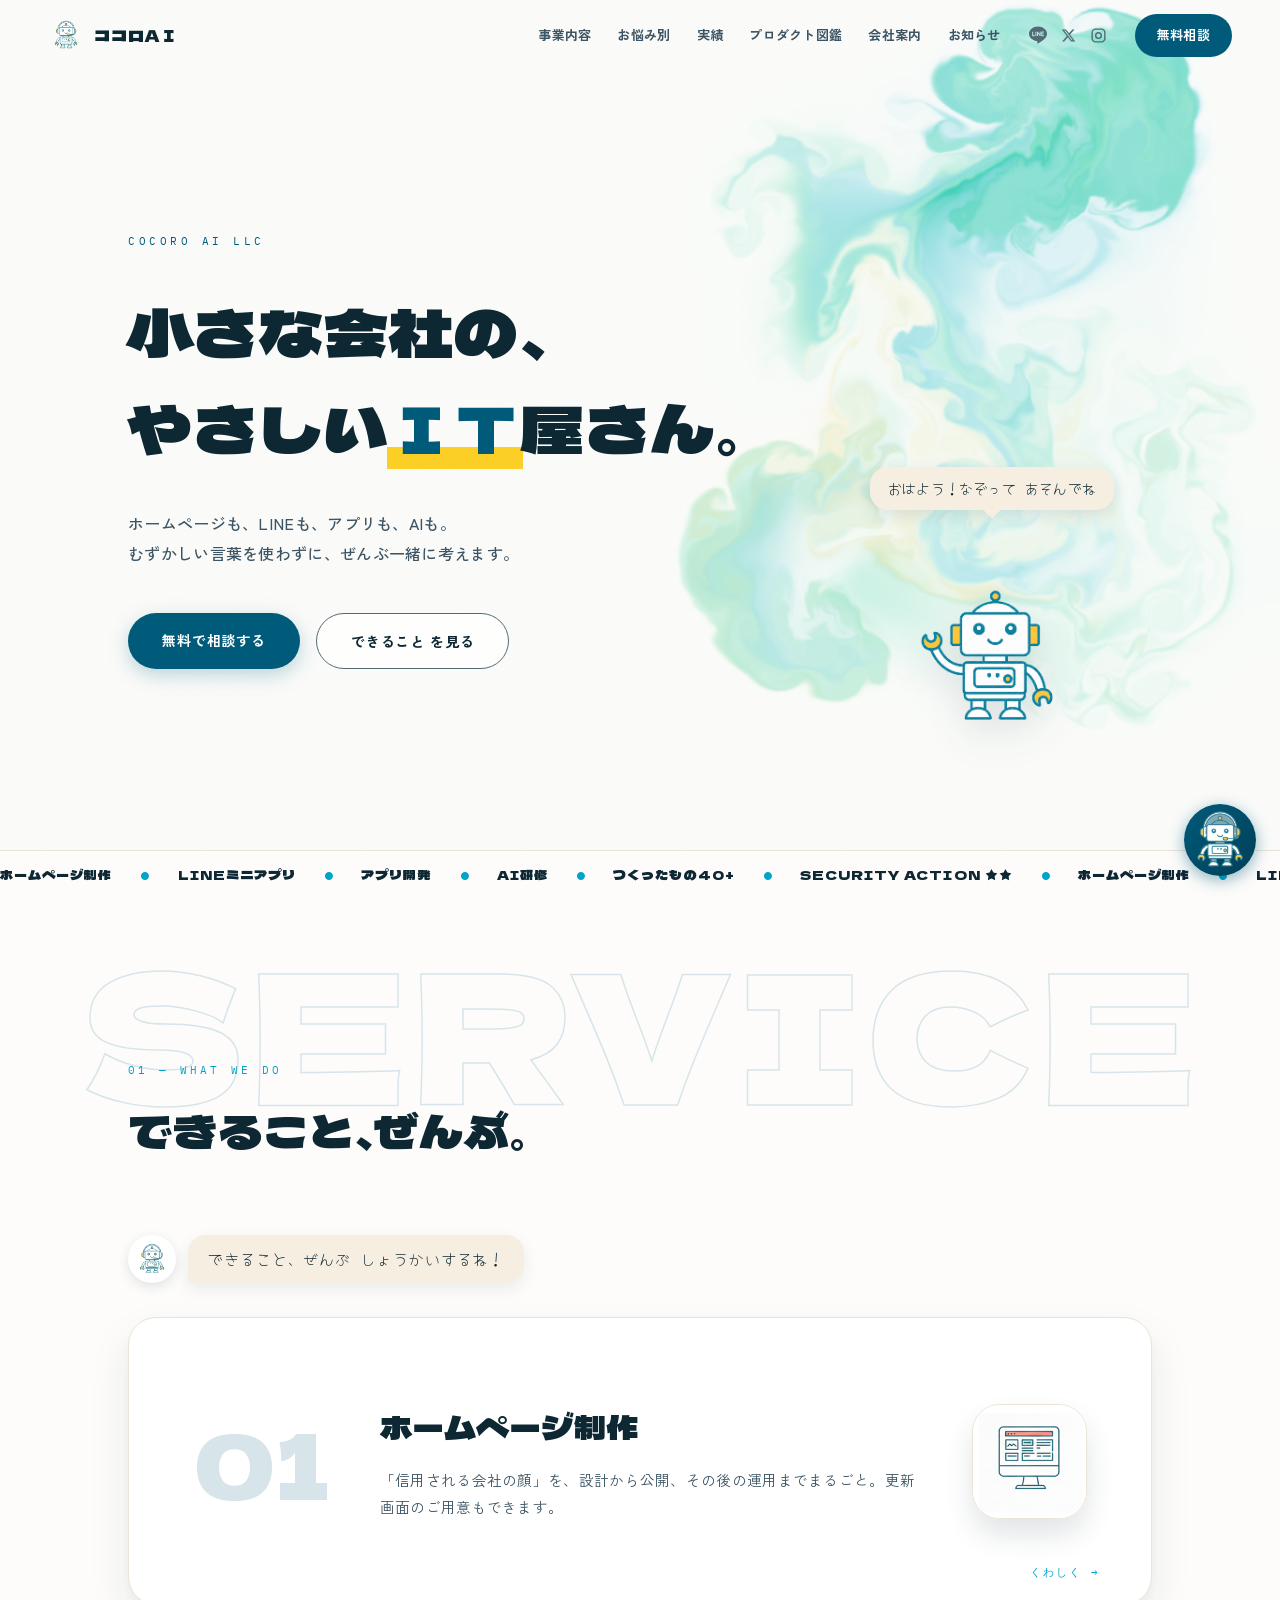
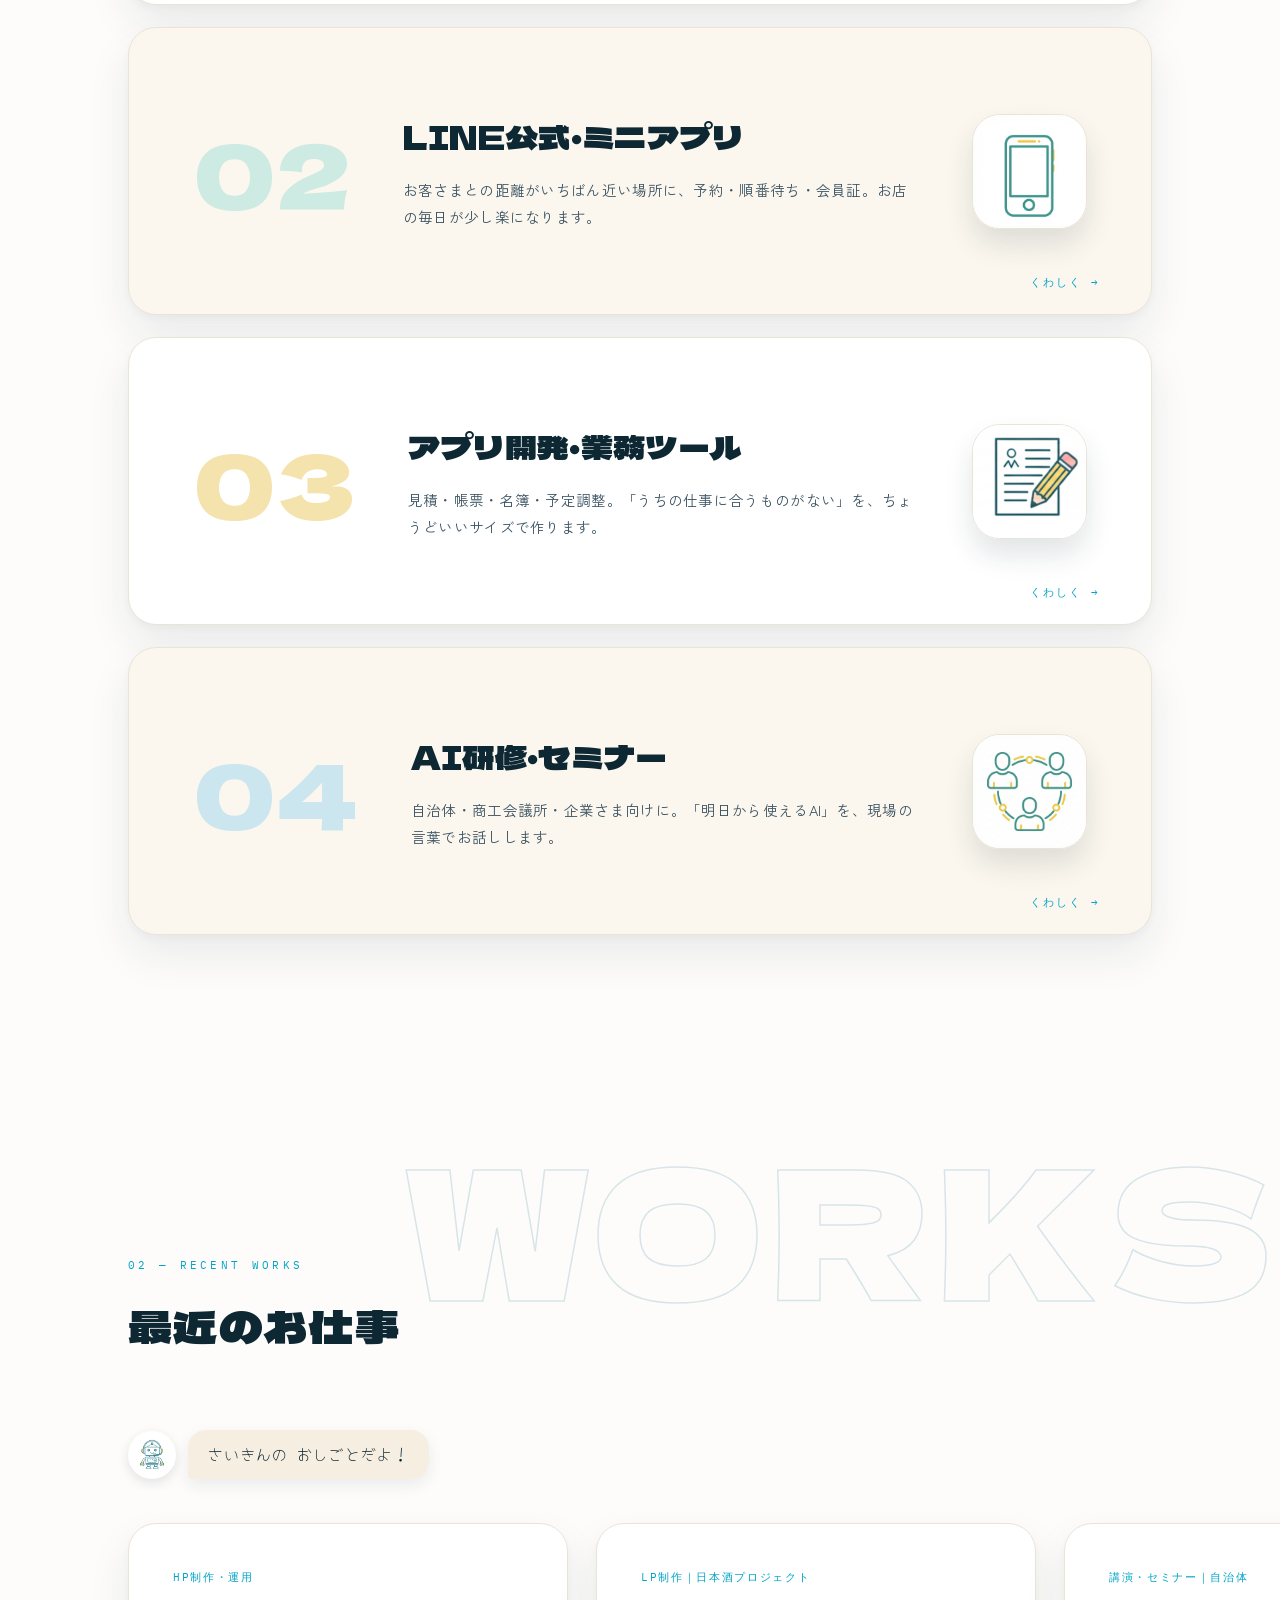
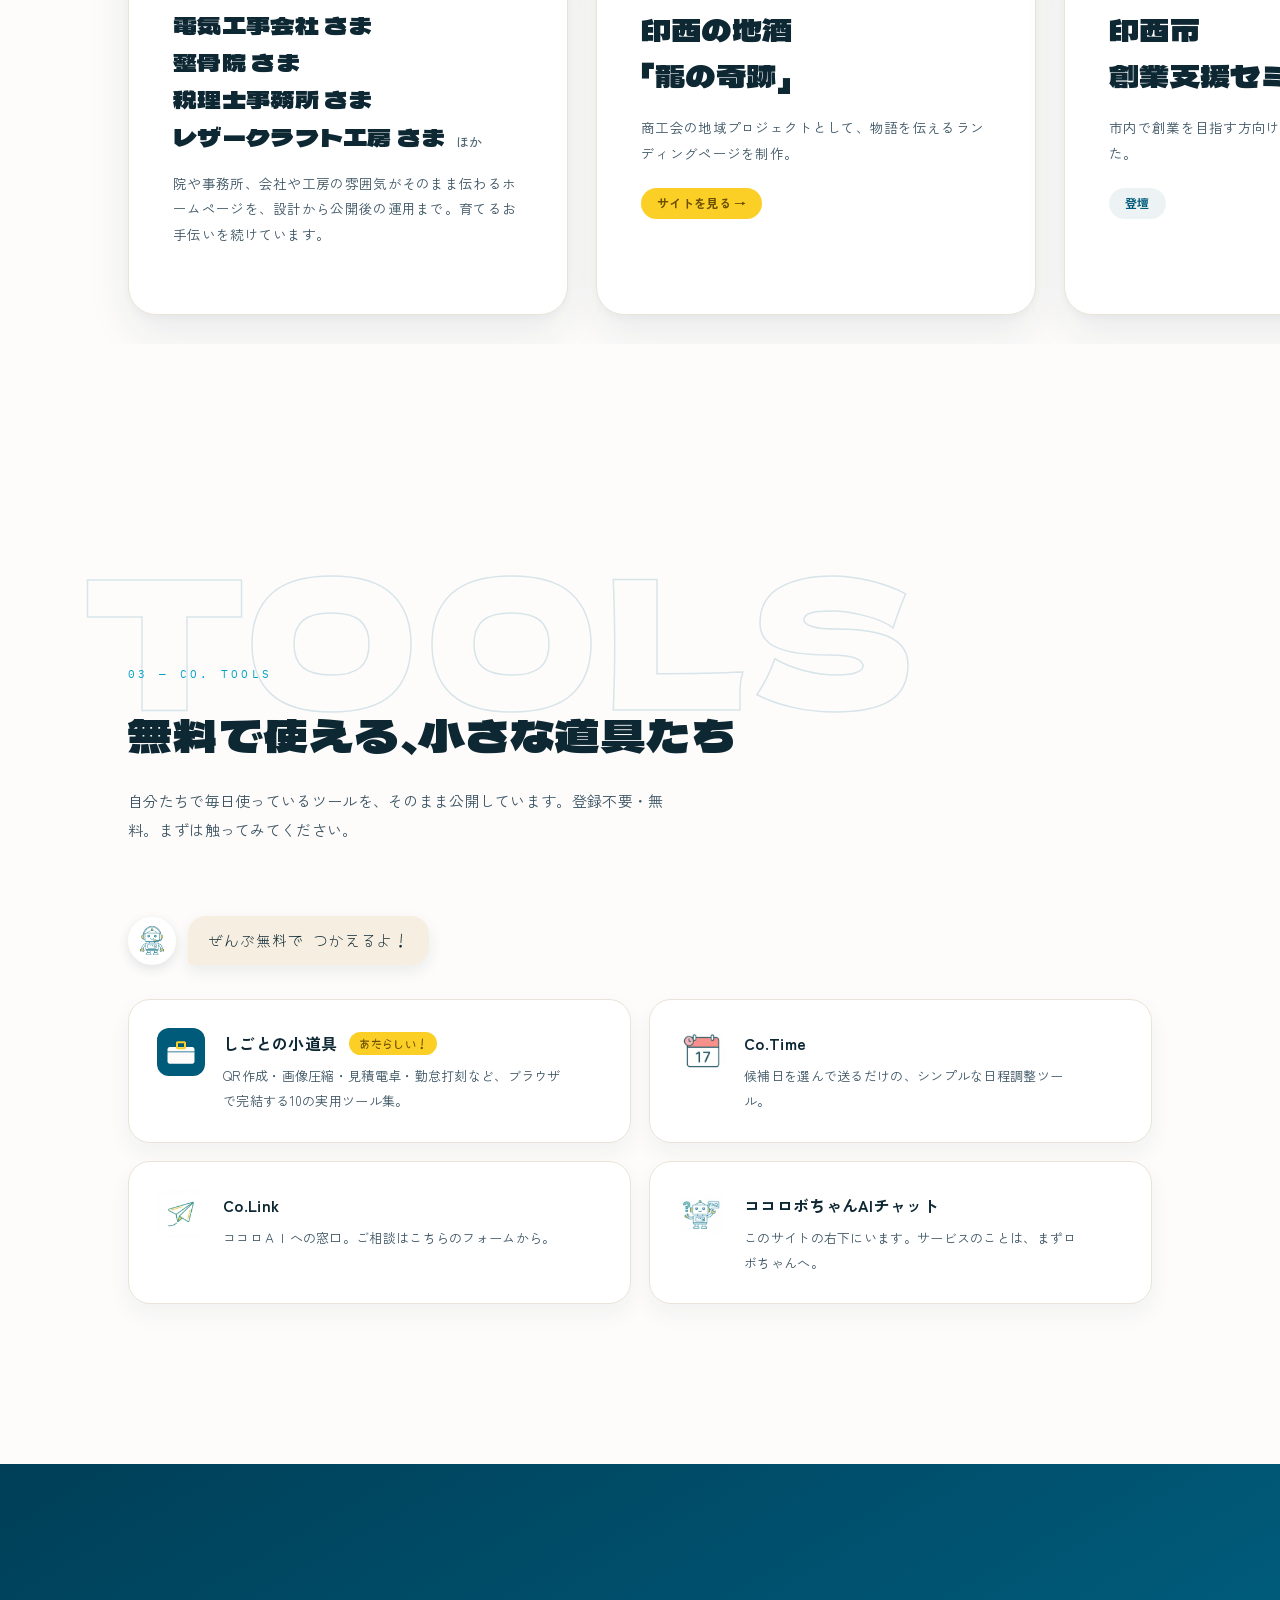
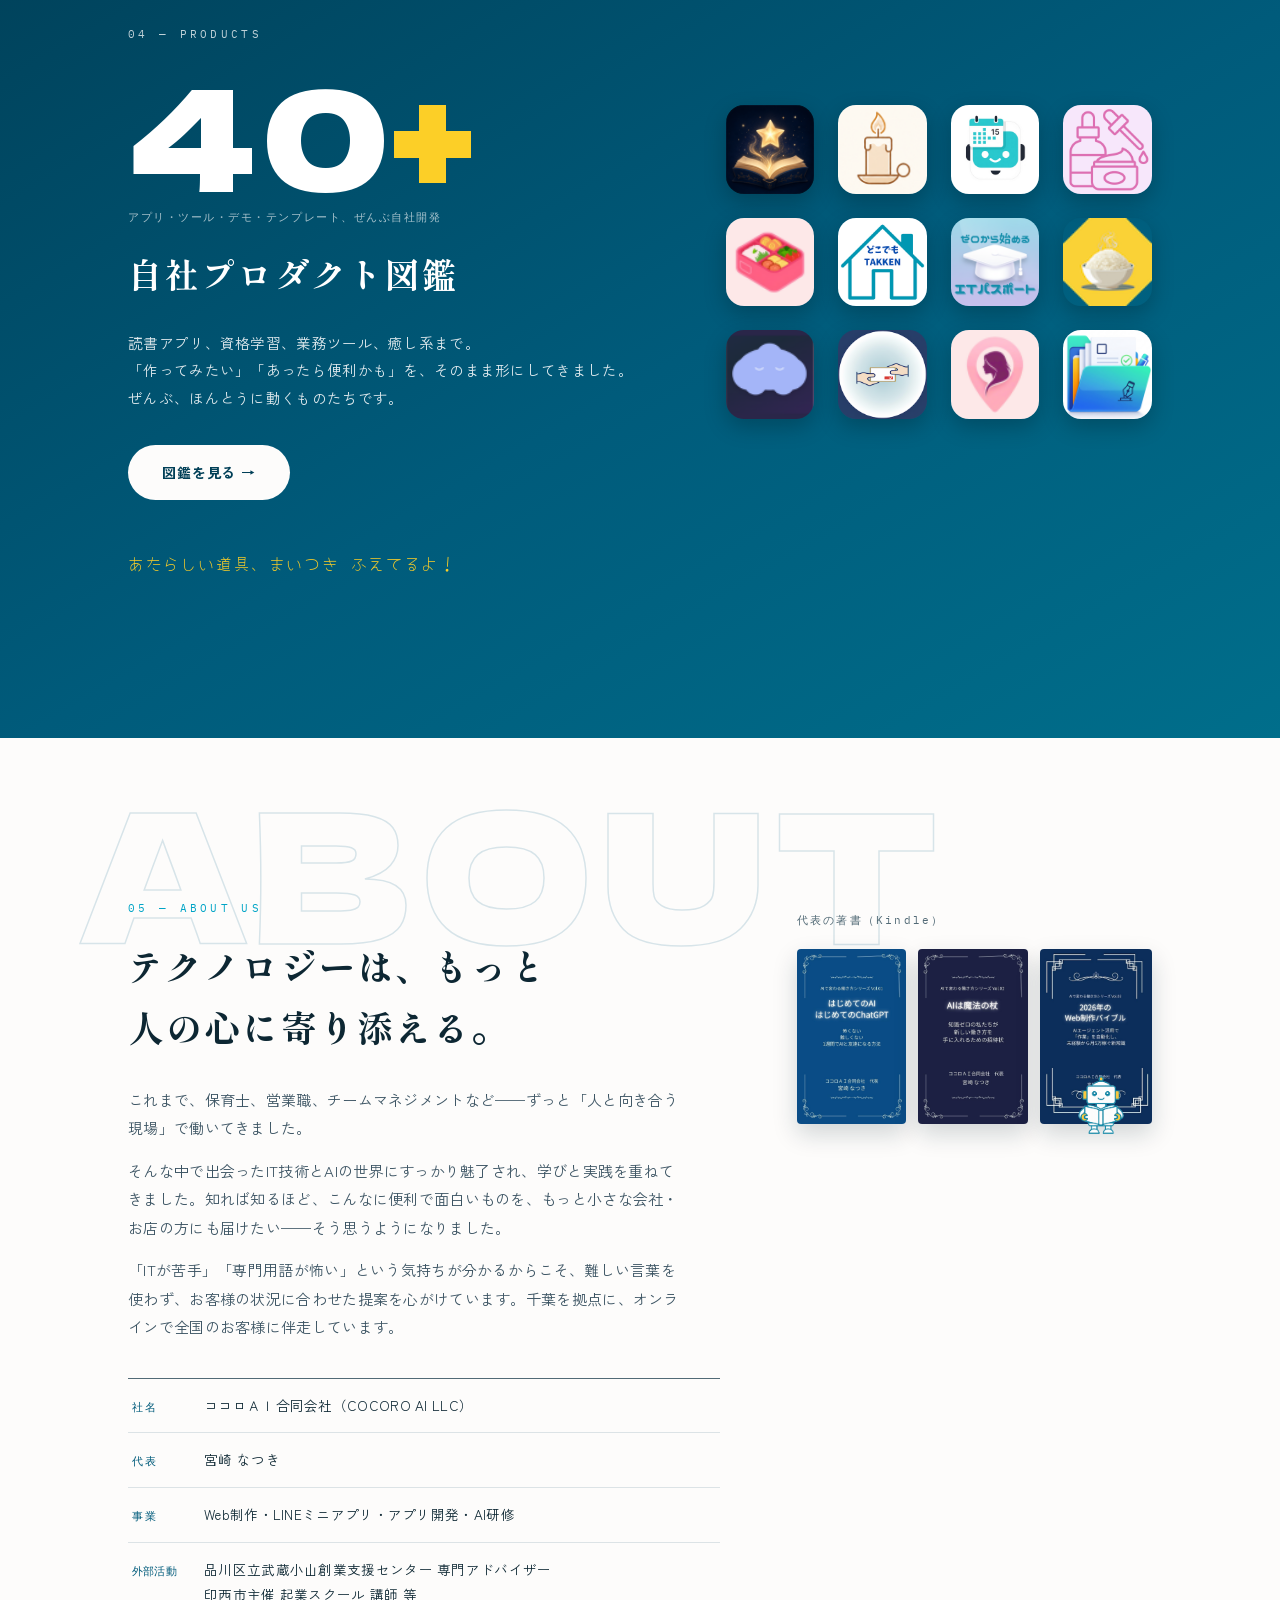
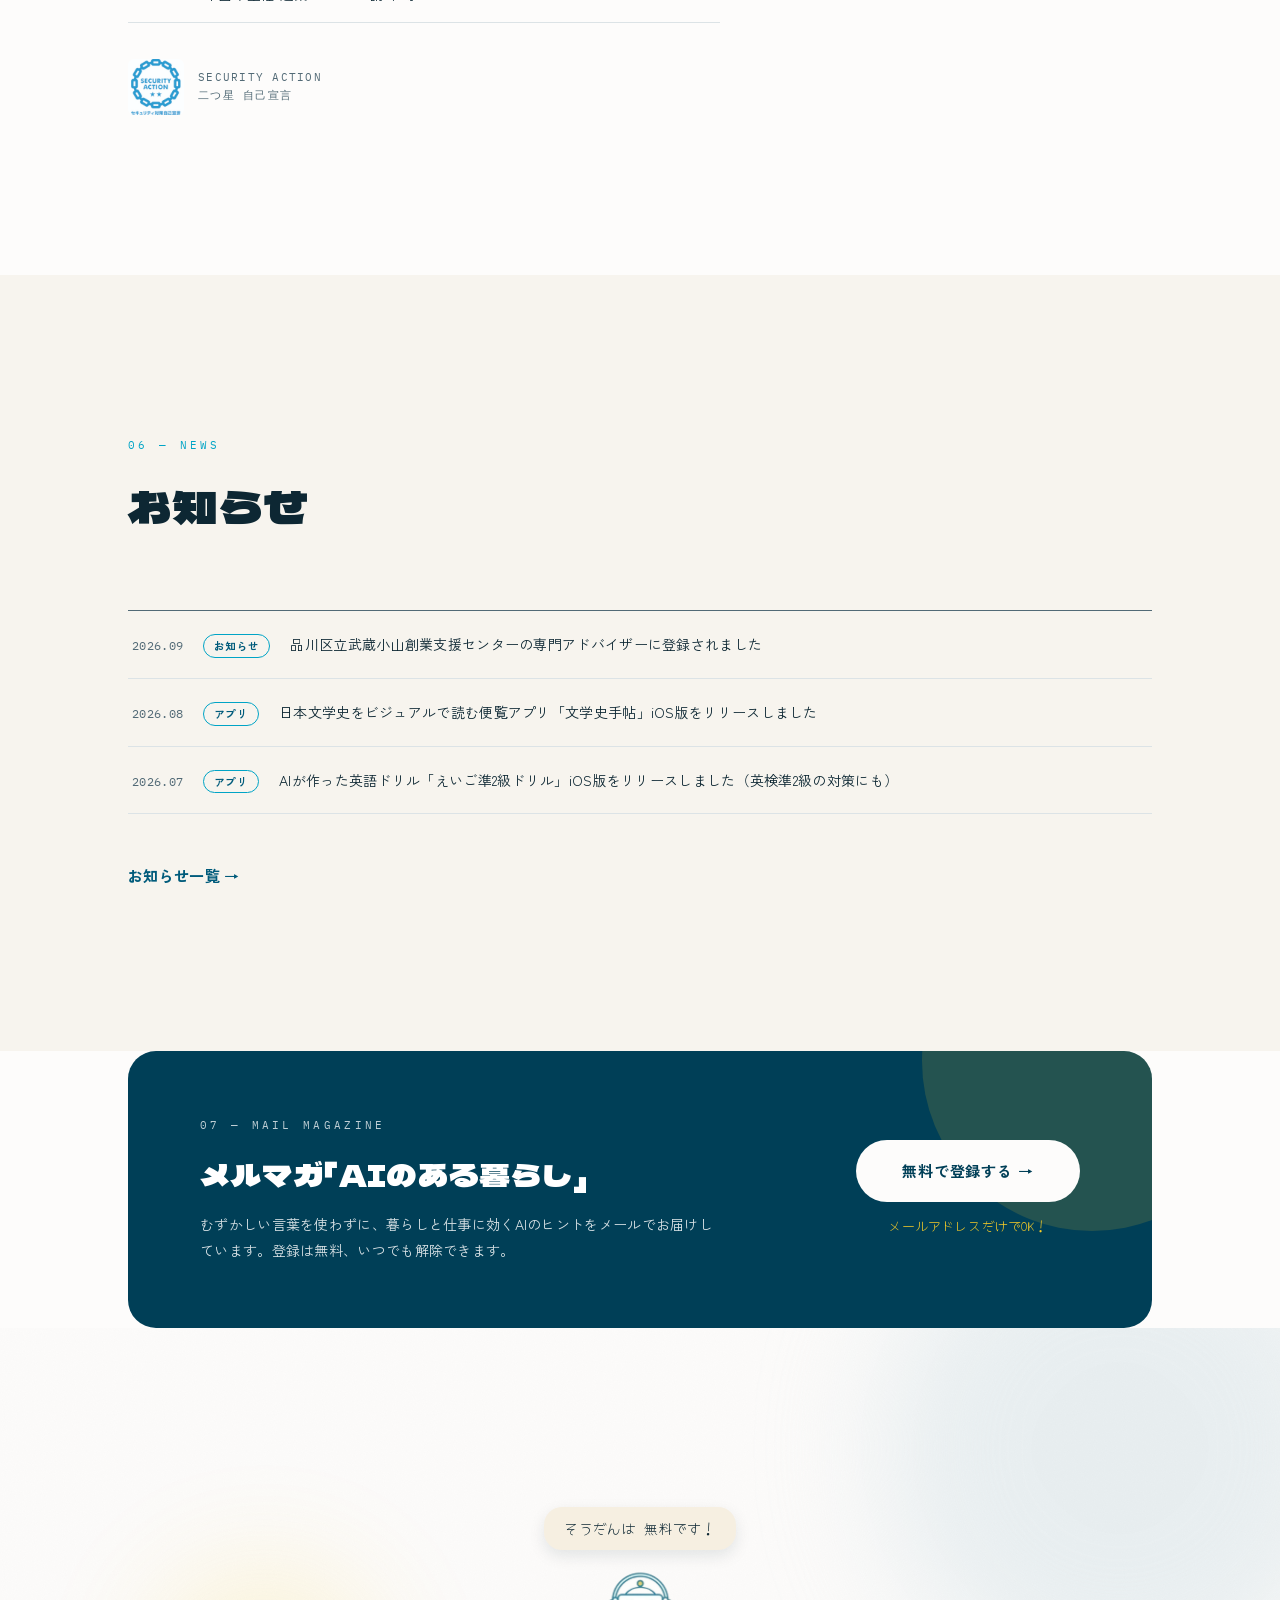
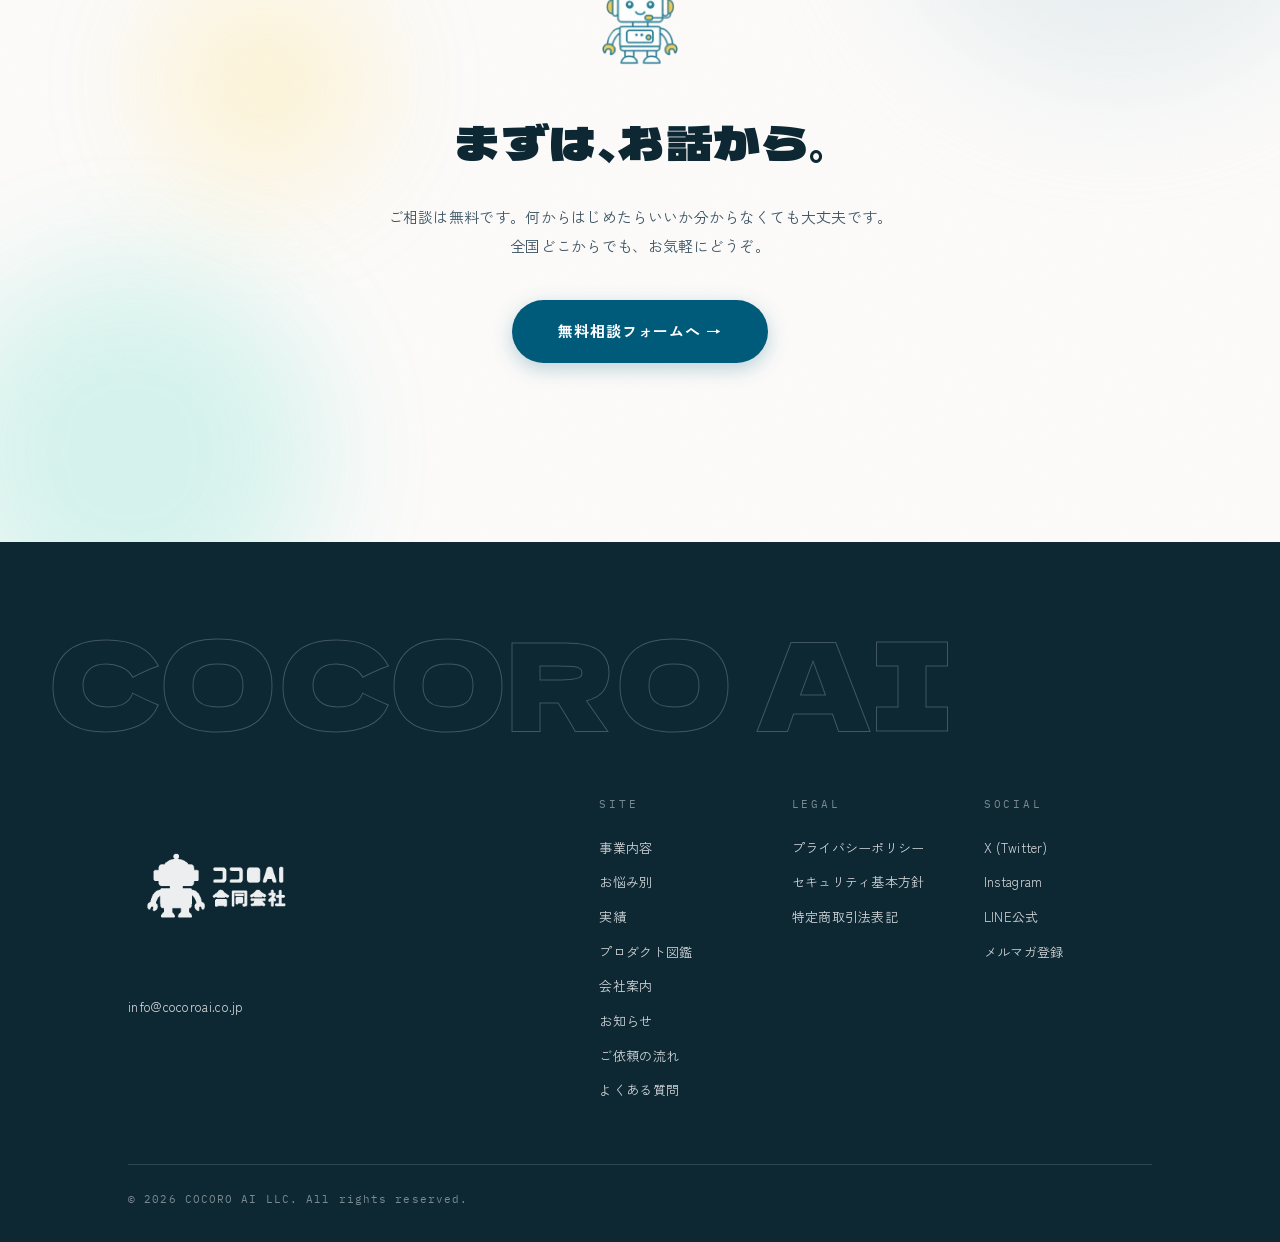
==== index.html @ 5ed96ccd "feat: 武蔵小山創業支援センター専門アドバイザー登録のお知らせを追加 - 会社案内の基本情報に「外部活動」行を追加（武蔵小山アドバイザー・印西市起業スクール講師） - トップ・お知らせ一覧にニュー" ====
<!DOCTYPE html>
<html lang="ja">
<head>
<meta charset="UTF-8">
<meta name="viewport" content="width=device-width, initial-scale=1.0">
<link rel="icon" href="images/favicon.ico">
<link rel="apple-touch-icon" sizes="180x180" href="images/apple-touch-icon.png">
<title>ココロＡＩ合同会社｜小さな会社の、やさしいＩＴ屋さん。</title>
<meta name="description" content="小さな会社とお店の、やさしいIT屋さん。ホームページ制作・LINEミニアプリ・アプリ開発・AI研修まで、ちょうどいい大きさで全国に伴走します。">
<link rel="canonical" href="https://www.cocoroai.co.jp/">
<meta property="og:title" content="ココロＡＩ合同会社｜小さな会社の、やさしいＩＴ屋さん。">
<meta property="og:description" content="小さな会社とお店の、やさしいIT屋さん。ホームページ制作・LINEミニアプリ・アプリ開発・AI研修まで、ちょうどいい大きさで全国に伴走します。">
<meta property="og:url" content="https://www.cocoroai.co.jp/">
<meta property="og:type" content="website">
<meta property="og:site_name" content="ココロＡＩ合同会社">
<meta property="og:locale" content="ja_JP">
<meta property="og:image" content="https://www.cocoroai.co.jp/images/ogp.png">
<meta property="og:image:width" content="1200">
<meta property="og:image:height" content="630">
<meta name="twitter:card" content="summary_large_image">
<meta name="twitter:title" content="ココロＡＩ合同会社｜小さな会社の、やさしいＩＴ屋さん。">
<meta name="twitter:description" content="小さな会社とお店の、やさしいIT屋さん。ホームページ制作・LINEミニアプリ・アプリ開発・AI研修まで、ちょうどいい大きさで全国に伴走します。">
<meta name="twitter:image" content="https://www.cocoroai.co.jp/images/ogp.png">
<link rel="preconnect" href="https://fonts.googleapis.com">
<link rel="preconnect" href="https://fonts.gstatic.com" crossorigin>
<link href="https://fonts.googleapis.com/css2?family=Dela+Gothic+One&family=IBM+Plex+Mono:wght@400;500&family=Shippori+Mincho+B1:wght@600;800&family=Yomogi&family=Zen+Kaku+Gothic+New:wght@400;500;700&display=swap" rel="stylesheet">
<link rel="stylesheet" href="style.css?v=20260702d">
</head>
<body>

<div class="scroll-progress" aria-hidden="true"></div>

<!-- ============ HEADER ============ -->
<header class="site-header" id="siteHeader">
  <a class="brand" href="#top">
    <img src="images/cocorobot.png" alt="" class="brand__robo">
    <span class="brand__name">ココロＡＩ</span>
  </a>
  <nav class="gnav" aria-label="メイン">
    <a href="#services">事業内容</a>
    <a href="solutions.html">お悩み別</a>
    <a href="#works">実績</a>
    <a href="#zukan">プロダクト図鑑</a>
    <a href="#about">会社案内</a>
    <a href="#news">お知らせ</a>
  </nav>
  <div class="header-sns" aria-label="SNS">
    <a href="https://lin.ee/PIJfwYPT" target="_blank" rel="noopener" aria-label="LINE公式"><svg viewBox="0 0 24 24" fill="currentColor" width="18" height="18"><path d="M19.365 9.863c.349 0 .63.285.63.631 0 .345-.281.63-.63.63H17.61v1.125h1.755c.349 0 .63.283.63.63 0 .344-.281.629-.63.629h-2.386c-.345 0-.627-.285-.627-.629V8.108c0-.345.282-.63.63-.63h2.386c.346 0 .627.285.627.63 0 .349-.281.63-.63.63H17.61v1.125h1.755zm-3.855 3.016c0 .27-.174.51-.432.596-.064.021-.133.031-.199.031-.211 0-.391-.09-.51-.25l-2.443-3.317v2.94c0 .344-.279.629-.631.629-.346 0-.626-.285-.626-.629V8.108c0-.27.173-.51.43-.595.06-.023.136-.033.194-.033.195 0 .375.104.495.254l2.462 3.33V8.108c0-.345.282-.63.63-.63.345 0 .63.285.63.63v4.771zm-5.741 0c0 .344-.282.629-.631.629-.345 0-.627-.285-.627-.629V8.108c0-.345.282-.63.63-.63.346 0 .628.285.628.63v4.771zm-2.466.629H4.917c-.345 0-.63-.285-.63-.629V8.108c0-.345.285-.63.63-.63.348 0 .63.285.63.63v4.141h1.756c.348 0 .629.283.629.63 0 .344-.282.629-.629.629M24 10.314C24 4.943 18.615.572 12 .572S0 4.943 0 10.314c0 4.811 4.27 8.842 10.035 9.608.391.082.923.258 1.058.59.12.301.079.766.038 1.08l-.164 1.02c-.045.301-.24 1.186 1.049.645 1.291-.539 6.916-4.078 9.436-6.975C23.176 14.393 24 12.458 24 10.314"/></svg></a>
    <a href="https://x.com/cocoroai_llc" target="_blank" rel="noopener" aria-label="X"><svg viewBox="0 0 24 24" fill="currentColor" width="15" height="15"><path d="M18.244 2.25h3.308l-7.227 8.26 8.502 11.24H16.17l-5.214-6.817L4.99 21.75H1.68l7.73-8.835L1.254 2.25H8.08l4.713 6.231zm-1.161 17.52h1.833L7.084 4.126H5.117z"/></svg></a>
    <a href="https://www.instagram.com/cocoroai.llc/" target="_blank" rel="noopener" aria-label="Instagram"><svg viewBox="0 0 24 24" fill="none" stroke="currentColor" stroke-width="2" width="17" height="17"><rect x="3" y="3" width="18" height="18" rx="5"/><circle cx="12" cy="12" r="4"/><circle cx="17.4" cy="6.6" r="0.6" fill="currentColor" stroke="none"/></svg></a>
  </div>
  <a class="header-cta" href="https://cocoroai-contact.super-night-76d8.workers.dev" target="_blank" rel="noopener">無料相談</a>
  <button class="menu-btn" id="menuBtn" aria-label="メニュー" aria-expanded="false">
    <span></span><span></span>
  </button>
</header>

<div class="drawer" id="drawer">
  <nav aria-label="モバイルメニュー">
    <a href="#services"><i>01</i>事業内容</a>
    <a href="solutions.html"><i>02</i>お悩み別</a>
    <a href="#works"><i>03</i>実績</a>
    <a href="#zukan"><i>04</i>プロダクト図鑑</a>
    <a href="#about"><i>05</i>会社案内</a>
    <a href="#news"><i>06</i>お知らせ</a>
    <a href="faq.html"><i>07</i>よくある質問</a>
    <a href="flow.html"><i>08</i>ご依頼の流れ</a>
    <div class="drawer__sns">
      <a href="https://lin.ee/PIJfwYPT" target="_blank" rel="noopener">LINE</a>
      <a href="https://x.com/cocoroai_llc" target="_blank" rel="noopener">X</a>
      <a href="https://www.instagram.com/cocoroai.llc/" target="_blank" rel="noopener">Instagram</a>
    </div>
    <a class="drawer__cta" href="https://cocoroai-contact.super-night-76d8.workers.dev" target="_blank" rel="noopener">無料相談する →</a>
  </nav>
</div>

<main id="top">

<!-- ============ HERO：ティールの流体インク ============ -->
<section class="hero">
  <canvas id="fluid" class="hero__fluid" aria-hidden="true"></canvas>
  <div class="hero__grain" aria-hidden="true"></div>

  <div class="hero__inner">
    <p class="hero__kicker">COCORO AI LLC</p>
    <h1 class="hero__title">
      <span class="ht-line">小さな会社の、</span>
      <span class="ht-line">やさしい<em class="ht-mark">ＩＴ</em>屋さん。</span>
    </h1>
    <p class="hero__lead">
      ホームページも、LINEも、アプリも、AIも。<br>
      むずかしい言葉を使わずに、ぜんぶ一緒に考えます。
    </p>
    <div class="hero__actions">
      <a class="btn btn--primary" href="https://cocoroai-contact.super-night-76d8.workers.dev" target="_blank" rel="noopener">無料で相談する</a>
      <a class="btn btn--ghost" href="#services">できること を見る</a>
    </div>
  </div>

  <div class="hero__robo">
    <p class="bubble font-hand">なぞって あそんでね！</p>
    <img src="assets/robo_wave.png" alt="手を振るココロボちゃん" width="220" height="220">
  </div>

  <div class="hero__ticker" aria-hidden="true">
    <div class="ticker__track">
      <span>ホームページ制作</span><i>●</i><span>LINEミニアプリ</span><i>●</i><span>アプリ開発</span><i>●</i><span>AI研修</span><i>●</i><span>つくったもの40+</span><i>●</i><span>SECURITY ACTION ★★</span><i>●</i>
      <span>ホームページ制作</span><i>●</i><span>LINEミニアプリ</span><i>●</i><span>アプリ開発</span><i>●</i><span>AI研修</span><i>●</i><span>つくったもの40+</span><i>●</i><span>SECURITY ACTION ★★</span><i>●</i>
    </div>
  </div>
</section>

<!-- ============ 01 事業内容：スタックカード ============ -->
<section class="section sec-services" id="services">
  <p class="bgword" aria-hidden="true">SERVICE</p>
  <div class="section__head reveal">
    <p class="sec-no">01 — WHAT WE DO</p>
    <h2 class="sec-title">できること、<br class="sp">ぜんぶ。</h2>
  </div>

  <div class="robo-say reveal"><img src="images/cocorobot.png" alt="" width="48" height="48"><p class="robo-say__bubble font-hand">できること、ぜんぶ しょうかいするね！</p></div>

  <div class="stack">
    <article class="svc-card" data-panel="hp" role="button" tabindex="0">
      <span class="svc-card__num">01</span>
      <div class="svc-card__body">
        <h3>ホームページ<br class="sp">制作</h3>
        <p>「信用される会社の顔」を、設計から公開、その後の運用までまるごと。更新画面のご用意もできます。</p>
      </div>
      <img class="svc-card__icon" src="images/icon-website.png" alt="" width="120" height="120">
      <span class="svc-card__more" aria-hidden="true">くわしく →</span>
    </article>
    <article class="svc-card svc-card--cream" data-panel="line" role="button" tabindex="0">
      <span class="svc-card__num">02</span>
      <div class="svc-card__body">
        <h3>LINE公式・<br class="sp">ミニアプリ</h3>
        <p>お客さまとの距離がいちばん近い場所に、予約・順番待ち・会員証。お店の毎日が少し楽になります。</p>
      </div>
      <img class="svc-card__icon" src="images/icon-smartphone.png" alt="" width="120" height="120">
      <span class="svc-card__more" aria-hidden="true">くわしく →</span>
    </article>
    <article class="svc-card" data-panel="app" role="button" tabindex="0">
      <span class="svc-card__num">03</span>
      <div class="svc-card__body">
        <h3>アプリ開発・<br class="sp">業務ツール</h3>
        <p>見積・帳票・名簿・予定調整。「うちの仕事に合うものがない」を、ちょうどいいサイズで作ります。</p>
      </div>
      <img class="svc-card__icon" src="images/icon-document.png" alt="" width="120" height="120">
      <span class="svc-card__more" aria-hidden="true">くわしく →</span>
    </article>
    <article class="svc-card svc-card--cream" data-panel="ai" role="button" tabindex="0">
      <span class="svc-card__num">04</span>
      <div class="svc-card__body">
        <h3>AI研修・<br class="sp">セミナー</h3>
        <p>自治体・商工会議所・企業さま向けに。「明日から使えるAI」を、現場の言葉でお話しします。</p>
      </div>
      <img class="svc-card__icon" src="images/icon-network.png" alt="" width="120" height="120">
      <span class="svc-card__more" aria-hidden="true">くわしく →</span>
    </article>
  </div>
</section>

<!-- ============ 02 実績：横スクロールレール ============ -->
<section class="sec-works" id="works">
  <p class="bgword bgword--right" aria-hidden="true">WORKS</p>
  <div class="section__head section__head--pad reveal">
    <p class="sec-no">02 — RECENT WORKS</p>
    <h2 class="sec-title">最近のお仕事</h2>
  </div>

  <div class="robo-say reveal"><img src="images/cocorobot.png" alt="" width="48" height="48"><p class="robo-say__bubble font-hand">さいきんの おしごとだよ！</p></div>

  <div class="rail" id="worksRail">
    <article class="rail-card">
      <p class="rail-card__meta">HP制作・運用</p>
      <h3 class="rail-card__name rail-card__name--sm">電気工事会社 さま<br>整骨院 さま<br>税理士事務所 さま<br>レザークラフト工房 さま<span class="rail-card__etc">ほか</span></h3>
      <p class="rail-card__desc">院や事務所、会社や工房の雰囲気がそのまま伝わるホームページを、設計から公開後の運用まで。育てるお手伝いを続けています。</p>
    </article>
    <article class="rail-card">
      <p class="rail-card__meta">LP制作｜日本酒プロジェクト</p>
      <h3 class="rail-card__name">印西の地酒<br>「龍の奇跡」</h3>
      <p class="rail-card__desc">商工会の地域プロジェクトとして、物語を伝えるランディングページを制作。</p>
      <a class="rail-card__tag rail-card__tag--link" href="https://inz-ryu.jp/" target="_blank" rel="noopener">サイトを見る →</a>
    </article>
    <article class="rail-card">
      <p class="rail-card__meta">講演・セミナー｜自治体</p>
      <h3 class="rail-card__name">印西市<br>創業支援セミナー</h3>
      <p class="rail-card__desc">市内で創業を目指す方向けのセミナーに登壇しました。</p>
      <span class="rail-card__tag">登壇</span>
    </article>
    <article class="rail-card rail-card--more">
      <img src="assets/robo_book.png" alt="" width="140" height="140">
      <p class="font-hand">つづきは そうだんで！</p>
      <a class="btn btn--primary" href="https://cocoroai-contact.super-night-76d8.workers.dev" target="_blank" rel="noopener">相談してみる</a>
    </article>
  </div>
</section>

<!-- ============ 03 Co.Tools ============ -->
<section class="section" id="tools">
  <p class="bgword" aria-hidden="true">TOOLS</p>
  <div class="section__head reveal">
    <p class="sec-no">03 — CO. TOOLS</p>
    <h2 class="sec-title">無料で使える、<br class="sp">小さな道具たち</h2>
    <p class="sec-lead">自分たちで毎日使っているツールを、そのまま公開しています。登録不要・無料。まずは触ってみてください。</p>
  </div>

  <div class="robo-say reveal"><img src="images/cocorobot.png" alt="" width="48" height="48"><p class="robo-say__bubble font-hand">ぜんぶ無料で つかえるよ！</p></div>

  <div class="tools-grid">
    <a class="tool reveal" href="https://cocoroai-tools.pages.dev" target="_blank" rel="noopener">
      <img src="images/icon-co-kodogu.png" alt="" width="48" height="48">
      <div>
        <h3>しごとの小道具 <span class="tag-new font-hand">あたらしい！</span></h3>
        <p>QR作成・画像圧縮・見積電卓・勤怠打刻など、ブラウザで完結する10の実用ツール集。</p>
      </div>
      <span class="tool__arrow" aria-hidden="true">→</span>
    </a>
    <a class="tool reveal" href="https://cotime.cocoroai.co.jp" target="_blank" rel="noopener">
      <img src="images/icon-co-time.png" alt="" width="48" height="48">
      <div>
        <h3>Co.Time</h3>
        <p>候補日を選んで送るだけの、シンプルな日程調整ツール。</p>
      </div>
      <span class="tool__arrow" aria-hidden="true">→</span>
    </a>
    <a class="tool reveal" href="https://cocoroai-contact.super-night-76d8.workers.dev" target="_blank" rel="noopener">
      <img src="images/icon-co-link.png" alt="" width="48" height="48">
      <div>
        <h3>Co.Link</h3>
        <p>ココロＡＩへの窓口。ご相談はこちらのフォームから。</p>
      </div>
      <span class="tool__arrow" aria-hidden="true">→</span>
    </a>
    <a class="tool reveal" href="#chat">
      <img src="images/icon-co-chat.png" alt="" width="48" height="48">
      <div>
        <h3>ココロボちゃんAIチャット</h3>
        <p>このサイトの右下にいます。サービスのことは、まずロボちゃんへ。</p>
      </div>
      <span class="tool__arrow" aria-hidden="true">→</span>
    </a>
  </div>
</section>

<!-- ============ 04 プロダクト図鑑 ============ -->
<section class="section section--zukan" id="zukan">
  <div class="zukan__inner">
    <div class="zukan__text reveal">
      <p class="sec-no sec-no--light">04 — PRODUCTS</p>
      <p class="zukan__num"><span id="countNum">40</span><span class="zukan__plus">+</span></p>
      <p class="zukan__scope">アプリ・ツール・デモ・テンプレート、ぜんぶ自社開発</p>
      <h2 class="zukan__title">自社プロダクト図鑑</h2>
      <p class="zukan__lead">
        読書アプリ、資格学習、業務ツール、癒し系まで。<br class="pc">
        「作ってみたい」「あったら便利かも」を、そのまま形にしてきました。<br class="pc">
        ぜんぶ、ほんとうに動くものたちです。
      </p>
      <a class="btn btn--light" href="products.html">図鑑を見る →</a>
    </div>
    <div class="zukan__icons" aria-hidden="true">
      <img src="images/hoshimakura_icon.png" alt="" style="--d:0s">
      <img src="images/shiolibi_icon.png" alt="" style="--d:.4s">
      <img src="images/post_pal_icon.png" alt="" style="--d:.8s">
      <img src="images/hadapedia_icon.png" alt="" style="--d:1.2s">
      <img src="images/bento_planner_icon.png" alt="" style="--d:1.6s">
      <img src="images/takken_icon.png" alt="" style="--d:2s">
      <img src="images/itpassport_icon.png" alt="" style="--d:2.4s">
      <img src="images/rice_sommelier_icon.png" alt="" style="--d:2.8s">
      <img src="images/kumochan_icon.png" alt="" style="--d:3.2s">
      <img src="images/meishi_icon.png" alt="" style="--d:3.6s">
      <img src="images/bihada_icon.png" alt="" style="--d:4s">
      <img src="images/chouhyo_icon.png" alt="" style="--d:4.4s">
    </div>
  </div>
  <p class="zukan__note font-hand">あたらしい道具、まいつき ふえてるよ！</p>
</section>

<!-- ============ 05 会社案内 ============ -->
<section class="section" id="about">
  <p class="bgword" aria-hidden="true">ABOUT</p>
  <div class="about">
    <div class="about__text reveal">
      <p class="sec-no">05 — ABOUT US</p>
      <h2 class="about__quote">テクノロジーは、もっと<br>人の心に寄り添える。</h2>
      <div class="about__bodywrap">
        <p>これまで、保育士、営業職、チームマネジメントなど——ずっと「人と向き合う現場」で働いてきました。</p>
        <p>そんな中で出会ったIT技術とAIの世界にすっかり魅了され、学びと実践を重ねてきました。知れば知るほど、こんなに便利で面白いものを、もっと小さな会社・お店の方にも届けたい——そう思うようになりました。</p>
        <p>「ITが苦手」「専門用語が怖い」という気持ちが分かるからこそ、難しい言葉を使わず、お客様の状況に合わせた提案を心がけています。千葉を拠点に、オンラインで全国のお客様に伴走しています。</p>
      </div>
      <ul class="about__facts">
        <li><span>社名</span>ココロＡＩ合同会社（COCORO AI LLC）</li>
        <li><span>代表</span>宮崎 なつき</li>
        <li><span>事業</span>Web制作・LINEミニアプリ・アプリ開発・AI研修</li>
        <li><span style="letter-spacing:.02em">外部活動</span>品川区立武蔵小山創業支援センター 専門アドバイザー<br>印西市主催 起業スクール 講師 等</li>
      </ul>
      <div class="about__secrow">
        <img src="images/security_action_futatsuboshi-small_color.jpg" alt="SECURITY ACTION 二つ星" width="56" height="56">
        <span>SECURITY ACTION<br>二つ星 自己宣言</span>
      </div>
    </div>
    <div class="about__books reveal">
      <p class="about__books-label">代表の著書（Kindle）</p>
      <div class="bookstack">
        <a href="https://www.amazon.co.jp/dp/B0GHZVBNKR/" target="_blank" rel="noopener"><img src="images/book1.jpg" alt="著書1"></a>
        <a href="https://www.amazon.co.jp/dp/B0GJ5S7CC1/" target="_blank" rel="noopener"><img src="images/book2.jpg" alt="著書2"></a>
        <a href="https://www.amazon.co.jp/dp/B0GJT89VHV/" target="_blank" rel="noopener"><img src="images/book3.jpg" alt="著書3"></a>
      </div>
      <img class="about__robo" src="assets/robo_book.png" alt="" width="130" height="130">
    </div>
  </div>
</section>

<!-- ============ 06 NEWS ============ -->
<section class="section section--tint" id="news">
  <div class="section__head reveal">
    <p class="sec-no">06 — NEWS</p>
    <h2 class="sec-title">お知らせ</h2>
  </div>
  <ul class="news-list reveal">
    <li><a href="news/musashikoyama-2026.html" style="display:contents;color:inherit;text-decoration:none"><time>2026.09</time><span class="news-tag">お知らせ</span><p>品川区立武蔵小山創業支援センターの専門アドバイザーに登録されました</p></a></li>
    <li><a href="https://apps.apple.com/jp/app/id6797441987" target="_blank" rel="noopener" style="display:contents;color:inherit;text-decoration:none"><time>2026.08</time><span class="news-tag">アプリ</span><p>日本文学史をビジュアルで読む便覧アプリ「文学史手帖」iOS版をリリースしました</p></a></li>
    <li><a href="https://apps.apple.com/jp/app/id6791856985" target="_blank" rel="noopener" style="display:contents;color:inherit;text-decoration:none"><time>2026.07</time><span class="news-tag">アプリ</span><p>AIが作った英語ドリル「えいご準2級ドリル」iOS版をリリースしました（英検準2級の対策にも）</p></a></li>
  </ul>
  <p class="section__foot reveal"><a class="textlink" href="news.html">お知らせ一覧 →</a></p>
</section>

<!-- ============ 07 メルマガ ============ -->
<section class="section nlband" id="newsletter">
  <div class="nlband__card reveal">
    <div class="nlband__deco" aria-hidden="true"></div>
    <div class="nlband__text">
      <p class="sec-no sec-no--light">07 — MAIL MAGAZINE</p>
      <h2 class="nlband__title">メルマガ「AIのある暮らし」</h2>
      <p class="nlband__lead">むずかしい言葉を使わずに、暮らしと仕事に効くAIのヒントをメールでお届けしています。登録は無料、いつでも解除できます。</p>
    </div>
    <div class="nlband__action">
      <a class="btn btn--light btn--lg" href="https://forms.gle/UHa9Uf4ezKq27iVg9" target="_blank" rel="noopener">無料で登録する →</a>
      <p class="nlband__note font-hand">メールアドレスだけでOK！</p>
    </div>
  </div>
</section>

<!-- ============ CTA ============ -->
<section class="cta" id="contact">
  <div class="cta__blob cta__blob--a" aria-hidden="true"></div>
  <div class="cta__blob cta__blob--b" aria-hidden="true"></div>
  <div class="cta__blob cta__blob--c" aria-hidden="true"></div>
  <div class="hero__grain" aria-hidden="true"></div>
  <div class="cta__inner reveal">
    <p class="cta__bubble font-hand">そうだんは 無料です！</p>
    <img class="cta__robo" src="images/cocorobot.png" alt="ココロボちゃん" width="120" height="120">
    <h2 class="cta__title">まずは、お話から。</h2>
    <p class="cta__lead">ご相談は無料です。何からはじめたらいいか分からなくても大丈夫です。<br>全国どこからでも、お気軽にどうぞ。</p>
    <a class="btn btn--primary btn--lg" href="https://cocoroai-contact.super-night-76d8.workers.dev" target="_blank" rel="noopener">無料相談フォームへ →</a>
  </div>
</section>


<!-- ============ 仮想ページ：サービス詳細（View Transitionsで展開） ============ -->
<div class="panel-layer" id="panelLayer" hidden>
  <button class="panel-back" id="panelBack">← もどる</button>

  <section class="svc-panel" data-panel-body="hp" hidden>
    <header class="svc-panel__head">
      <img src="images/icon-website.png" alt="" class="svc-panel__icon">
      <div>
        <p class="sec-no">SERVICE 01</p>
        <h2 class="svc-panel__title">ホームページ制作</h2>
      </div>
    </header>
    <div class="chat">
      <p class="chat__user">ホームページがない…</p>
      <p class="chat__user">あるけど、古くて恥ずかしい…</p>
      <div class="chat__robo"><img src="images/cocorobot.png" alt=""><p class="font-hand">だいじょうぶ！「信用される会社の顔」を、いっしょに作ろう！</p></div>
    </div>
    <p class="svc-panel__desc">スマホ対応・SEO対策済みのオリジナルHPを、設計から公開、その後の運用までまるごとお手伝い。名刺代わりの1ページから集客サイトまで。ご自身で更新できる画面のご用意もできます。</p>
    <h3 class="svc-panel__sub">さわれるサンプル</h3>
    <div class="demo-grid">
      <a class="demo-btn" href="https://inz-ryu.jp/" target="_blank" rel="noopener"><img src="images/ryu-no-kiseki_icon.png" alt=""><span><strong>龍の奇跡</strong><small>制作事例｜日本酒LP</small></span></a>
      <a class="demo-btn" href="https://cocoroai.github.io/clinic-website-template/" target="_blank" rel="noopener"><img src="images/clinic-icon.png" alt=""><span><strong>クリニック</strong><small>テンプレートサンプル</small></span></a>
      <a class="demo-btn" href="https://cocoroai.github.io/pet-salon-website/" target="_blank" rel="noopener"><img src="images/pet-icon.png" alt=""><span><strong>ペットサロン</strong><small>テンプレートサンプル</small></span></a>
      <a class="demo-btn" href="https://cocoroai.github.io/profession-office-template/" target="_blank" rel="noopener"><img src="images/office-icon.svg" alt=""><span><strong>士業事務所</strong><small>テンプレートサンプル</small></span></a>
    </div>
    <p class="svc-panel__note">実績：電気工事会社さま・整骨院さま・税理士事務所さま・レザークラフト工房さま ほか。その他の業種もオリジナルで制作します。</p>
    <div class="svc-panel__cta"><a class="btn btn--primary" href="https://cocoroai-contact.super-night-76d8.workers.dev" target="_blank" rel="noopener">無料で相談する →</a></div>
  </section>

  <section class="svc-panel" data-panel-body="line" hidden>
    <header class="svc-panel__head">
      <img src="images/icon-smartphone.png" alt="" class="svc-panel__icon">
      <div>
        <p class="sec-no">SERVICE 02</p>
        <h2 class="svc-panel__title">LINE公式・ミニアプリ</h2>
      </div>
    </header>
    <div class="chat">
      <p class="chat__user">電話予約の対応が大変…</p>
      <p class="chat__user">一度来たお客さんが、リピートしない…</p>
      <div class="chat__robo"><img src="images/cocorobot.png" alt=""><p class="font-hand">LINEのなかに、予約うけつけと 会員証を つくれるよ！</p></div>
    </div>
    <p class="svc-panel__desc">LINEミニアプリで24時間自動受付。会員証・ポイント・クーポンで自動的にリピーターを育てます。お客さまにいちばん近い場所で、お店の毎日が少し楽になります。</p>
    <div class="svc-panel__shots">
      <img src="images/demo-bistro.png" alt="Bistro COCORO アプリ画面">
      <img src="images/demo-farm.png" alt="Farm COCORO アプリ画面">
      <img src="images/demo-cocorowear.png" alt="COCOROwear アプリ画面">
    </div>
    <h3 class="svc-panel__sub">デモを試す（LINEで開きます）</h3>
    <p class="svc-panel__note">※LINEの認証画面が出ますが、公式の標準手続きです。許可はいつでも解除できます。</p>
    <div class="demo-grid">
      <a class="demo-btn" href="https://lin.ee/0uTCNOI" target="_blank" rel="noopener"><i>🍽</i><span><strong>Bistro COCORO</strong><small>飲食店｜予約</small></span></a>
      <a class="demo-btn" href="https://lin.ee/1ROpaqK" target="_blank" rel="noopener"><i>🍞</i><span><strong>ココロのパン屋さん</strong><small>スタンプカード・会員証</small></span></a>
      <a class="demo-btn" href="https://lin.ee/IytqfID" target="_blank" rel="noopener"><i>🩺</i><span><strong>こころ整骨院</strong><small>整骨院・サロン｜予約</small></span></a>
      <a class="demo-btn" href="https://lin.ee/yEXxvxWw" target="_blank" rel="noopener"><i>💼</i><span><strong>こころ税務サポート</strong><small>士業・コンサル｜予約</small></span></a>
      <a class="demo-btn" href="https://lin.ee/vXrHP0V" target="_blank" rel="noopener"><i>⛳</i><span><strong>COCORO Golf</strong><small>ゴルフスクール｜予約</small></span></a>
      <a class="demo-btn" href="https://lin.ee/ZszGw2j" target="_blank" rel="noopener"><i>🌿</i><span><strong>Farm COCORO</strong><small>EC・定期便・ポイント</small></span></a>
      <a class="demo-btn" href="https://lin.ee/9CmG1Tq" target="_blank" rel="noopener"><i>👕</i><span><strong>COCOROwear</strong><small>EC・クーポン・会員証</small></span></a>
    </div>
    <p class="svc-panel__note">スクール・ジム・クリニック・美容室・小売店など、予約とリピーターが大切なビジネスに。</p>
    <div class="svc-panel__cta"><a class="btn btn--primary" href="https://cocoroai-contact.super-night-76d8.workers.dev" target="_blank" rel="noopener">無料で相談する →</a></div>
  </section>

  <section class="svc-panel" data-panel-body="app" hidden>
    <header class="svc-panel__head">
      <img src="images/icon-document.png" alt="" class="svc-panel__icon">
      <div>
        <p class="sec-no">SERVICE 03</p>
        <h2 class="svc-panel__title">アプリ開発・業務ツール</h2>
      </div>
    </header>
    <div class="chat">
      <p class="chat__user">見積書づくりに時間がかかる…</p>
      <p class="chat__user">うちの仕事に合うツールが見つからない…</p>
      <div class="chat__robo"><img src="images/cocorobot.png" alt=""><p class="font-hand">「ちょうどいいサイズ」で、つくれるよ！</p></div>
    </div>
    <p class="svc-panel__desc">見積・帳票・名簿・予定調整・順番待ち。市販ツールが大きすぎる・高すぎると感じたら、御社の仕事に合わせたちょうどいい道具をオーダーメイドで作ります。</p>
    <h3 class="svc-panel__sub">さわれるサンプル</h3>
    <div class="demo-grid">
      <a class="demo-btn" href="https://cocoroai-tools.pages.dev" target="_blank" rel="noopener"><img src="images/icon-co-kodogu.png" alt=""><span><strong>しごとの小道具</strong><small>無料ツール10本</small></span></a>
      <a class="demo-btn" href="https://apps.apple.com/jp/app/post-pal/id6749898580" target="_blank" rel="noopener"><img src="images/post_pal_icon.png" alt=""><span><strong>Post Pal</strong><small>iOS｜SNS投稿をAIで自動作成</small></span></a>
      <a class="demo-btn" href="https://mapcocoro.github.io/genbacho-0d2a02/" target="_blank" rel="noopener"><img src="images/icon-genbacho.png" alt=""><span><strong>現場帳</strong><small>建設業向け見積デモ</small></span></a>
      <a class="demo-btn" href="https://meishi.cocoroai.co.jp/" target="_blank" rel="noopener"><img src="images/meishi_icon.png" alt=""><span><strong>おてもと名刺帳</strong><small>AI-OCR名刺管理</small></span></a>
    </div>
    <div class="svc-panel__cta"><a class="btn btn--primary" href="https://cocoroai-contact.super-night-76d8.workers.dev" target="_blank" rel="noopener">無料で相談する →</a></div>
  </section>

  <section class="svc-panel" data-panel-body="ai" hidden>
    <header class="svc-panel__head">
      <img src="images/icon-network.png" alt="" class="svc-panel__icon">
      <div>
        <p class="sec-no">SERVICE 04</p>
        <h2 class="svc-panel__title">AI研修・セミナー</h2>
      </div>
    </header>
    <div class="chat">
      <p class="chat__user">AIを使えと言われるけど、何から始めれば…</p>
      <p class="chat__user">社員向けの研修を頼める人がいない…</p>
      <div class="chat__robo"><img src="images/cocorobot.png" alt=""><p class="font-hand">「あしたから使えるAI」を、げんばの言葉で お話しするよ！</p></div>
    </div>
    <p class="svc-panel__desc">自治体・商工会議所・企業さま向けに、実演中心のAI研修・講演を行っています。専門用語を使わず、受講者がその日から使える状態になることをゴールにしています。</p>
    <h3 class="svc-panel__sub">実績・著書</h3>
    <p class="svc-panel__note">印西市 創業支援セミナー 登壇／Kindle著書3冊（はじめてのAI・AIは魔法の杖・Web制作バイブル）</p>
    <div class="svc-panel__books">
      <a href="https://www.amazon.co.jp/dp/B0GHZVBNKR/" target="_blank" rel="noopener"><img src="images/book1.jpg" alt="著書1"></a>
      <a href="https://www.amazon.co.jp/dp/B0GJ5S7CC1/" target="_blank" rel="noopener"><img src="images/book2.jpg" alt="著書2"></a>
      <a href="https://www.amazon.co.jp/dp/B0GJT89VHV/" target="_blank" rel="noopener"><img src="images/book3.jpg" alt="著書3"></a>
    </div>
    <div class="svc-panel__cta"><a class="btn btn--primary" href="https://cocoroai-contact.super-night-76d8.workers.dev" target="_blank" rel="noopener">無料で相談する →</a></div>
  </section>
</div>

</main>

<!-- ============ FOOTER ============ -->
<footer class="site-footer">
  <p class="footer__big" aria-hidden="true">COCORO AI</p>
  <div class="footer__main">
    <div class="footer__brand">
      <img src="images/cocoroai_logo_full_transparent.png" alt="ココロＡＩ合同会社" width="180">
      <p><a href="mailto:info@cocoroai.co.jp">info@cocoroai.co.jp</a></p>
    </div>
    <nav class="footer__nav" aria-label="フッター">
      <div>
        <p class="footer__h">SITE</p>
        <a href="#services">事業内容</a>
        <a href="solutions.html">お悩み別</a>
        <a href="#works">実績</a>
        <a href="products.html">プロダクト図鑑</a>
        <a href="#about">会社案内</a>
        <a href="news.html">お知らせ</a>
        <a href="flow.html">ご依頼の流れ</a>
        <a href="faq.html">よくある質問</a>
      </div>
      <div>
        <p class="footer__h">LEGAL</p>
        <a href="https://sites.google.com/cocoroai.co.jp/privacy-policy/%E3%83%9B%E3%83%BC%E3%83%A0" target="_blank" rel="noopener">プライバシーポリシー</a>
        <a href="https://sites.google.com/cocoroai.co.jp/security-policy/%E3%83%9B%E3%83%BC%E3%83%A0" target="_blank" rel="noopener">セキュリティ基本方針</a>
        <a href="tokushoho.html">特定商取引法表記</a>
      </div>
      <div>
        <p class="footer__h">SOCIAL</p>
        <a href="https://x.com/cocoroai_llc" target="_blank" rel="noopener">X (Twitter)</a>
        <a href="https://www.instagram.com/cocoroai.llc/" target="_blank" rel="noopener">Instagram</a>
        <a href="https://lin.ee/PIJfwYPT" target="_blank" rel="noopener">LINE公式</a>
        <a href="https://forms.gle/UHa9Uf4ezKq27iVg9" target="_blank" rel="noopener">メルマガ登録</a>
      </div>
    </nav>
  </div>
  <p class="footer__copy">© 2026 COCORO AI LLC. All rights reserved.</p>
</footer>

<script src="fluid.js?v=20260612k"></script>
<script src="main.js?v=20260612j"></script>
<script src="panels.js?v=20260612j"></script>
<script src="chat-widget.js"></script>
</body>
</html>
---- style.css ----
/* ============================================================
   ココロＡＩ合同会社 HPリニューアル モック v2
   流体インク×極太タイポ×スタックカード — 「リニューアルした!!」感
   ============================================================ */

:root {
  --paper: #FDFCFB;
  --paper-2: #F7F4EE;
  --ink: #0D2733;
  --ink-soft: #3C5463;
  --ink-mute: #526A76;
  --line: #DCE3E6;
  --teal: #005B7B;
  --teal-deep: #003F57;
  --teal-soft: #D7E4E9;
  --teal-softer: #EDF3F5;
  --aqua: #00A4C6;
  --aqua-2: #00C6A9;
  --sun: #FCCF27;
  --sun-ink: #6B4E00;
  --cream: #FBF7EE;        /* Morsel風のあたたかい下地 */
  --cream-2: #F6EFE1;      /* 吹き出し用 */
  --hairline: #E9E3D8;     /* 黒枠の代わりの細い線 */
  --shadow-soft: 0 20px 44px rgba(13,39,51,.08), 0 4px 12px rgba(13,39,51,.04);

  --disp: "Dela Gothic One", sans-serif;
  --serif: "Shippori Mincho B1", serif;
  --sans: "Zen Kaku Gothic New", "Noto Sans JP", sans-serif;
  --mono: "IBM Plex Mono", monospace;
  --hand: "Yomogi", "Hiragino Maru Gothic ProN", sans-serif;

  --max-w: 1024px;
  --pad: clamp(20px, 5vw, 48px);
}

html { overflow-x: clip; }

* { margin: 0; padding: 0; box-sizing: border-box; }

html { scroll-behavior: smooth; }

body {
  overflow-anchor: none; /* reveal時のスクロール位置自動補正を無効化 */
  font-family: var(--sans);
  color: var(--ink);
  background: var(--paper);
  line-height: 1.9;
  font-size: 15px;
  letter-spacing: 0.02em;
  -webkit-font-smoothing: antialiased;
  overflow-x: clip;
}

img { max-width: 100%; height: auto; display: block; }
a { color: inherit; text-decoration: none; }
.font-hand { font-family: var(--hand); }
.pc { display: inline; }
.sp { display: none; }
@media (max-width: 640px) {
  .pc { display: none; }
  .sp { display: inline; }
}

/* ---------- スクロール進捗バー（scroll-driven animation） ---------- */
.scroll-progress {
  position: fixed;
  top: 0; left: 0;
  height: 3px;
  width: 100%;
  background: linear-gradient(90deg, var(--teal), var(--aqua), var(--aqua-2));
  transform-origin: left;
  transform: scaleX(0);
  z-index: 200;
}
@supports (animation-timeline: scroll()) {
  .scroll-progress { animation: growBar linear both; animation-timeline: scroll(); }
  @keyframes growBar { from { transform: scaleX(0); } to { transform: scaleX(1); } }
}


/* ---------- ボタン ---------- */
.btn {
  display: inline-block;
  padding: 14px 34px;
  border-radius: 999px;
  font-weight: 700;
  font-size: 14px;
  letter-spacing: 0.06em;
  transition: transform .25s ease, box-shadow .25s ease, background .25s ease;
}
.btn--primary {
  background: var(--teal);
  color: #fff;
  box-shadow: 0 6px 20px rgba(0,91,123,.25);
}
.btn--primary:hover { transform: translateY(-2px) rotate(-.5deg); background: var(--teal-deep); box-shadow: 0 10px 26px rgba(0,91,123,.3); }
.btn--ghost {
  border: 1px solid var(--ink-mute);
  color: var(--ink);
  background: rgba(255,255,255,.7);
  backdrop-filter: blur(4px);
}
.btn--ghost:hover { transform: translateY(-2px) rotate(.5deg); border-color: var(--teal); color: var(--teal); }
.btn--light { background: var(--paper); color: var(--teal-deep); }
.btn--light:hover { transform: translateY(-2px); }
.btn--lg { padding: 17px 46px; font-size: 15px; }

.textlink {
  color: var(--teal);
  font-weight: 700;
  border-bottom: 1.5px solid transparent;
  transition: border-color .2s;
}
.textlink:hover { border-color: var(--teal); }

/* ---------- ヘッダー ---------- */
.site-header {
  position: fixed;
  top: 0; left: 0; right: 0;
  z-index: 100;
  display: flex;
  align-items: center;
  gap: 28px;
  padding: 14px var(--pad);
  transition: background .3s, box-shadow .3s, padding .3s;
}
.site-header.scrolled {
  background: rgba(253,252,251,.88);
  backdrop-filter: blur(10px);
  box-shadow: 0 1px 0 var(--line);
  padding-top: 10px; padding-bottom: 10px;
}
.brand { display: flex; align-items: center; gap: 10px; }
.brand__robo { width: 36px; height: 36px; transition: transform .4s cubic-bezier(.34,1.56,.64,1); }
.brand:hover .brand__robo { transform: rotate(-10deg) scale(1.12); }
.brand__name { font-family: var(--disp); font-size: 16px; letter-spacing: .05em; }
.gnav { display: flex; gap: 26px; margin-left: auto; }
.gnav a { font-size: 13px; font-weight: 700; color: var(--ink-soft); position: relative; padding: 4px 0; }
.gnav a::after {
  content: ""; position: absolute; left: 0; bottom: 0;
  width: 100%; height: 2px; background: var(--aqua);
  transform: scaleX(0); transform-origin: right; transition: transform .3s ease;
}
.gnav a:hover { color: var(--teal); }
.gnav a:hover::after { transform: scaleX(1); transform-origin: left; }
.header-sns { display: flex; align-items: center; gap: 14px; }
.header-sns a {
  color: var(--ink-mute);
  display: flex;
  transition: color .2s, translate .2s;
}
.header-sns a:hover { color: var(--teal); translate: 0 -2px; }
@media (max-width: 1080px) { .header-sns { display: none; } }
.drawer__sns { display: flex; gap: 18px; justify-content: center; margin-top: 10px; }
.drawer__sns a { font-family: var(--mono) !important; font-size: 12px !important; color: var(--aqua) !important; }
.header-cta {
  font-size: 13px; font-weight: 700; color: #fff;
  background: var(--teal); border-radius: 999px; padding: 9px 22px;
  transition: background .25s, transform .25s;
}
.header-cta:hover { background: var(--teal-deep); transform: rotate(-2deg); }
.menu-btn { display: none; }

@media (max-width: 880px) {
  .gnav, .header-cta { display: none; }
  .menu-btn {
    display: flex; flex-direction: column; gap: 6px;
    margin-left: auto; background: none; border: none; cursor: pointer; padding: 8px;
    z-index: 102;
  }
  .menu-btn span { width: 26px; height: 2.5px; background: var(--ink); transition: transform .3s, background .3s; }
  .menu-btn[aria-expanded="true"] span:nth-child(1) { transform: translateY(4px) rotate(45deg); }
  .menu-btn[aria-expanded="true"] span:nth-child(2) { transform: translateY(-4.5px) rotate(-45deg); }
}
.drawer {
  position: fixed; inset: 0; z-index: 99;
  background: var(--teal-deep);
  display: flex;
  overflow-y: auto;
  opacity: 0; pointer-events: none; transition: opacity .35s;
}
.drawer.open { opacity: 1; pointer-events: auto; }
.drawer nav { display: flex; flex-direction: column; gap: 18px; margin: auto; padding: 76px 24px 44px; }
.drawer a {
  font-family: var(--disp); font-size: 26px; color: #fff;
  display: flex; align-items: baseline; gap: 14px;
}
.drawer a i { font-family: var(--mono); font-style: normal; font-size: 12px; color: var(--aqua); }
.drawer__cta { color: var(--sun) !important; font-size: 18px !important; margin-top: 16px; }
@media (max-height: 720px) {
  .drawer nav { gap: 12px; }
  .drawer a { font-size: 21px; }
}

/* ---------- HERO ---------- */
.hero {
  position: relative;
  min-height: 100svh;
  display: flex;
  align-items: center;
  overflow: hidden;
}
.hero__fluid {
  position: absolute; inset: 0;
  width: 100%; height: 100%;
  display: block;
}
.hero__grain {
  position: absolute; inset: 0;
  pointer-events: none;
  opacity: .55;
  background-image: url("data:image/svg+xml,%3Csvg xmlns='http://www.w3.org/2000/svg' width='160' height='160'%3E%3Cfilter id='n'%3E%3CfeTurbulence type='fractalNoise' baseFrequency='0.9' numOctaves='2'/%3E%3CfeColorMatrix values='0 0 0 0 0  0 0 0 0 0  0 0 0 0 0  0 0 0 0.025 0'/%3E%3C/filter%3E%3Crect width='160' height='160' filter='url(%23n)'/%3E%3C/svg%3E");
}
.hero__inner {
  position: relative;
  z-index: 2;
  padding: 120px var(--pad) 120px;
  max-width: calc(var(--max-w) + var(--pad) * 2);
  margin: 0 auto;
  width: 100%;
  pointer-events: none;             /* インクを触れるように */
}
.hero__inner a { pointer-events: auto; }
.hero__kicker {
  font-family: var(--mono);
  font-size: 11px;
  letter-spacing: .32em;
  color: var(--teal);
  margin-bottom: 30px;
}
.hero__title {
  font-family: var(--disp);
  font-weight: 400;
  font-size: clamp(30px, 5.6vw, 64px);
  line-height: 1.5;
  letter-spacing: .02em;
}
.ht-line { display: block; animation: lineUp 1.1s cubic-bezier(.22,1,.36,1) both; }
.ht-line:nth-child(2) { animation-delay: .16s; }
@keyframes lineUp {
  from { opacity: 0; transform: translateY(.5em); filter: blur(4px); }
  to   { opacity: 1; transform: translateY(0); filter: blur(0); }
}
.ht-mark {
  font-style: normal;
  color: var(--teal);
  position: relative;
  display: inline-block;
}
.ht-mark::after {
  content: "";
  position: absolute;
  left: -2%; right: -2%;
  bottom: .08em;
  height: .34em;
  background: var(--sun);
  z-index: -1;
  transform: scaleX(0);
  transform-origin: left;
  animation: markIn .7s 1s cubic-bezier(.22,1,.36,1) forwards;
}
@keyframes markIn { to { transform: scaleX(1); } }
.hero__lead {
  margin-top: 34px;
  font-size: clamp(14px, 1.6vw, 16px);
  font-weight: 500;
  color: var(--ink-soft);
  animation: lineUp 1.1s .4s cubic-bezier(.22,1,.36,1) both;
}
.hero__actions {
  margin-top: 44px;
  display: flex; gap: 16px; flex-wrap: wrap;
  animation: lineUp 1.1s .55s cubic-bezier(.22,1,.36,1) both;
}
.hero__actions .btn { pointer-events: auto; }
.hero__robo {
  position: absolute;
  z-index: 2;
  right: clamp(72px, 11vw, 170px);
  bottom: clamp(76px, 12vh, 130px);
  text-align: center;
  pointer-events: none;
  animation: softIn 1.2s .8s cubic-bezier(.22,1,.36,1) both;
}
@keyframes softIn { from { opacity: 0; } to { opacity: 1; } }
.hero__robo img {
  pointer-events: auto;   /* クリックでひと吹き */
  cursor: pointer;
  width: clamp(190px, 23vw, 300px);
  height: auto;
  margin: -26px auto 0;
  animation: floaty 4.5s ease-in-out infinite;
  filter: drop-shadow(0 14px 18px rgba(13,39,51,.12));
}
@keyframes floaty { 0%,100% { transform: translateY(0); } 50% { transform: translateY(-9px); } }
.bubble {
  display: inline-block;
  background: var(--cream-2);
  border-radius: 18px;
  padding: 8px 18px;
  font-size: 14px;
  position: relative;
  margin-bottom: 14px;
  box-shadow: 0 6px 16px rgba(13,39,51,.10);
}
.bubble::after {
  content: "";
  position: absolute;
  bottom: -6px; left: 50%;
  transform: translateX(-50%) rotate(45deg);
  width: 12px; height: 12px;
  background: var(--cream-2);
}

/* ココロボちゃんの案内吹き出し（Morselのエージェント風） */
.robo-say {
  display: flex;
  align-items: flex-end;
  gap: 12px;
  margin-bottom: 34px;
  position: relative;
  z-index: 1;
}
.robo-say img {
  width: 48px; height: 48px;
  background: #fff;
  border-radius: 50%;
  padding: 5px;
  box-shadow: 0 4px 12px rgba(13,39,51,.12);
  animation: floaty 4.5s ease-in-out infinite;
}
.robo-say__bubble {
  background: var(--cream-2);
  border-radius: 18px 18px 18px 4px;
  padding: 10px 20px;
  font-size: 15px;
  letter-spacing: .06em;
  color: var(--ink);
  box-shadow: 0 6px 16px rgba(13,39,51,.08);
}

/* ヒーロー下部の無限テロップ */
.hero__ticker {
  position: absolute;
  z-index: 2;
  left: 0; right: 0; bottom: 0;
  border-top: 1px solid var(--hairline);
  background: rgba(253,252,251,.85);
  backdrop-filter: blur(6px);
  overflow: hidden;
  pointer-events: none;
}
.ticker__track {
  display: flex;
  align-items: center;
  gap: 28px;
  width: max-content;
  padding: 12px 0;
  animation: tick 26s linear infinite;
}
.ticker__track span {
  font-family: var(--disp);
  font-size: 13px;
  letter-spacing: .08em;
  white-space: nowrap;
}
.ticker__track i { font-style: normal; color: var(--aqua); font-size: 9px; }
@keyframes tick { to { transform: translateX(-50%); } }

@media (max-width: 760px) {
  .hero__inner { padding-top: 96px; padding-bottom: 360px; }
  .hero__robo { right: 50%; transform: translateX(50%); bottom: 96px; }
}

/* ---------- セクション共通 ---------- */
.section {
  position: relative;
  padding: clamp(90px, 13vw, 160px) var(--pad);
  max-width: calc(var(--max-w) + var(--pad) * 2);
  margin: 0 auto;
}
.section--tint {
  max-width: none;
  background: var(--paper-2);
}
.section--tint > * { max-width: var(--max-w); margin-left: auto; margin-right: auto; }
.section__head { margin-bottom: clamp(44px, 6vw, 72px); position: relative; z-index: 1; }
.sec-no {
  font-family: var(--mono);
  font-size: 11px;
  letter-spacing: .3em;
  color: var(--aqua);
  margin-bottom: 16px;
}
.sec-no--light { color: rgba(255,255,255,.75); }
.sec-title {
  font-family: var(--disp);
  font-weight: 400;
  font-size: clamp(26px, 3.8vw, 44px);
  letter-spacing: .03em;
  line-height: 1.5;
}
.sec-lead { margin-top: 20px; color: var(--ink-soft); max-width: 560px; }
.section__foot { margin-top: 48px; position: relative; z-index: 1; }

/* 背景の白抜き巨大タイポ */
.bgword {
  position: absolute;
  top: clamp(16px, 3vw, 40px);
  left: 0;
  font-family: var(--disp);
  font-size: clamp(70px, 14vw, 180px);
  line-height: 1;
  color: transparent;
  -webkit-text-stroke: 1.5px var(--teal-soft);
  letter-spacing: .04em;
  user-select: none;
  pointer-events: none;
  white-space: nowrap;
}
.bgword--right { left: auto; right: 0; }
@supports (animation-timeline: view()) {
  .bgword { animation: drift linear both; animation-timeline: view(); }
  @keyframes drift { from { transform: translateX(4vw); } to { transform: translateX(-4vw); } }
  .bgword--right { animation-name: driftR; }
  @keyframes driftR { from { transform: translateX(-4vw); } to { transform: translateX(4vw); } }
}

/* スクロールリビール */
.reveal { opacity: 0; transform: translateY(26px); transition: opacity .9s cubic-bezier(.22,1,.36,1), transform .9s cubic-bezier(.22,1,.36,1); }
.reveal.in { opacity: 1; transform: none; }

/* ---------- 01 事業内容：スタックカード ---------- */
.stack {
  display: grid;
  gap: 22px;
  position: relative;
  z-index: 1;
}
.svc-card {
  position: sticky;
  display: flex;
  align-items: center;
  gap: clamp(20px, 4vw, 56px);
  border-radius: 28px;
  padding: clamp(32px, 5vw, 64px);
  background: #fff;
  border: 1px solid var(--hairline);
  box-shadow: var(--shadow-soft);
  min-height: clamp(240px, 32vh, 320px);
}
.svc-card:nth-child(1) { top: 96px; }
.svc-card:nth-child(2) { top: 116px; }
.svc-card:nth-child(3) { top: 136px; }
.svc-card:nth-child(4) { top: 156px; }

.svc-card--cream { background: var(--cream); }

.svc-card__num {
  font-family: var(--disp);
  font-size: clamp(48px, 7vw, 96px);
  line-height: 1;
  flex-shrink: 0;
}
.svc-card:nth-child(1) .svc-card__num { color: var(--teal-soft); }
.svc-card:nth-child(2) .svc-card__num { color: #CDEBE2; }
.svc-card:nth-child(3) .svc-card__num { color: #F4E3AC; }
.svc-card:nth-child(4) .svc-card__num { color: #CBE6EF; }
.svc-card__body h3 {
  font-family: var(--disp);
  font-weight: 400;
  font-size: clamp(21px, 2.8vw, 32px);
  line-height: 1.55;
  margin-bottom: 14px;
}
.svc-card__body p { font-size: 14.5px; max-width: 540px; color: var(--ink-soft); }
.svc-card__icon {
  margin-left: auto;
  width: clamp(72px, 9vw, 120px);
  flex-shrink: 0;
  border-radius: 24%;
  border: 1px solid var(--hairline);
  box-shadow: 0 16px 28px rgba(13,39,51,.12);
}

@supports (animation-timeline: view()) {
  .svc-card { animation: cardIn linear both; animation-timeline: view(); animation-range: entry 0% entry 70%; }
  @keyframes cardIn {
    from { transform: translateY(60px) scale(.96) rotate(.6deg); opacity: .4; }
    to   { transform: none; opacity: 1; }
  }
}
@media (max-width: 700px) {
  .svc-card { flex-wrap: wrap; min-height: 0; }
  .svc-card__num { font-size: 40px; }
  .svc-card__icon { width: 64px; margin-left: 0; order: -1; }
}

.svc-card[data-panel] { cursor: pointer; transition: translate .3s, box-shadow .3s; }
.svc-card[data-panel]:hover { translate: 0 -4px; box-shadow: 0 28px 56px rgba(13,39,51,.13), 0 6px 14px rgba(13,39,51,.05); }
.svc-card__more {
  position: absolute;
  right: clamp(28px, 4vw, 56px);
  bottom: 22px;
  font-family: var(--mono);
  font-size: 11px;
  letter-spacing: .18em;
  color: var(--aqua);
}
.svc-card { position: sticky; }
.svc-card[data-panel] { position: sticky; }

/* ---------- 仮想ページ（サービス詳細パネル） ---------- */
.panel-layer[hidden] { display: none; }
.panel-layer {
  position: fixed;
  inset: 0;
  z-index: 240;
  overflow-y: scroll;                    /* バーを常時表示してスクロール可能と分かるように */
  scrollbar-width: thin;
  scrollbar-color: var(--ink-mute) transparent;
  overscroll-behavior: contain;          /* 背面へのスクロール連鎖を防ぐ */
  -webkit-overflow-scrolling: touch;     /* iOSの慣性スクロール */
  background: var(--paper);
  view-transition-name: svcpanel;
  padding: 84px var(--pad) 60px;
}
.panel-layer::-webkit-scrollbar { width: 10px; }
.panel-layer::-webkit-scrollbar-thumb { background: rgba(13,39,51,.3); border-radius: 999px; border: 2px solid var(--paper); }
.panel-layer::-webkit-scrollbar-track { background: transparent; }
.panel-back {
  position: fixed;
  top: 20px; left: 20px;
  z-index: 2;
  border: 1px solid var(--hairline);
  background: rgba(255,255,255,.92);
  border-radius: 999px;
  padding: 9px 22px;
  font-family: var(--sans);
  font-size: 13px;
  font-weight: 700;
  color: var(--ink);
  cursor: pointer;
  box-shadow: 0 6px 16px rgba(13,39,51,.1);
  transition: translate .2s;
}
.panel-back:hover { translate: -3px 0; }
.svc-panel { max-width: 760px; margin: 0 auto; }
.svc-panel__head {
  display: flex;
  align-items: center;
  gap: 22px;
  margin-bottom: 34px;
}
.svc-panel__icon {
  width: 72px;
  border-radius: 24%;
  border: 1px solid var(--hairline);
  box-shadow: 0 12px 24px rgba(13,39,51,.12);
}
.svc-panel__title {
  font-family: var(--disp);
  font-weight: 400;
  font-size: clamp(24px, 4vw, 36px);
  letter-spacing: .03em;
}
@media (max-width: 480px) {
  .svc-panel__head { gap: 14px; }
  .svc-panel__icon { width: 54px; }
  .svc-panel__title { font-size: 21px; }
}
.chat { display: flex; flex-direction: column; gap: 10px; margin-bottom: 28px; }
.chat__user {
  align-self: flex-end;
  background: #fff;
  border: 1px solid var(--hairline);
  border-radius: 18px 18px 4px 18px;
  padding: 9px 18px;
  font-size: 13.5px;
  color: var(--ink-soft);
  box-shadow: 0 4px 12px rgba(13,39,51,.05);
}
.chat__robo {
  align-self: flex-start;
  display: flex;
  align-items: flex-end;
  gap: 10px;
}
.chat__robo img {
  width: 42px; height: 42px;
  background: #fff;
  border-radius: 50%;
  padding: 4px;
  box-shadow: 0 4px 12px rgba(13,39,51,.12);
}
.chat__robo p {
  background: var(--cream-2);
  border-radius: 18px 18px 18px 4px;
  padding: 10px 18px;
  font-size: 14.5px;
  letter-spacing: .04em;
  box-shadow: 0 6px 16px rgba(13,39,51,.08);
}
.svc-panel__desc { color: var(--ink-soft); margin-bottom: 34px; }
.svc-panel__sub {
  font-family: var(--serif);
  font-weight: 800;
  font-size: 19px;
  letter-spacing: .08em;
  margin-bottom: 16px;
}
.svc-panel__shots {
  display: grid;
  grid-template-columns: repeat(3, 1fr);
  gap: 14px;
  margin-bottom: 30px;
}
.svc-panel__shots img {
  border-radius: 18px;
  border: 1px solid var(--hairline);
  box-shadow: 0 14px 28px rgba(13,39,51,.1);
}
.demo-grid {
  display: grid;
  grid-template-columns: 1fr 1fr;
  gap: 12px;
  margin-bottom: 22px;
}
@media (max-width: 600px) { .demo-grid { grid-template-columns: 1fr; } .svc-panel__shots { grid-template-columns: repeat(3, 1fr); } }
.demo-btn {
  display: flex;
  align-items: center;
  gap: 14px;
  background: #fff;
  border: 1px solid var(--hairline);
  border-radius: 16px;
  padding: 14px 18px;
  transition: translate .2s, box-shadow .2s, border-color .2s;
}
.demo-btn:hover { translate: 0 -3px; box-shadow: 0 14px 28px rgba(0,164,198,.12); border-color: var(--aqua); }
.demo-btn img { width: 38px; border-radius: 10px; flex-shrink: 0; }
.demo-btn i { font-style: normal; font-size: 24px; width: 38px; text-align: center; flex-shrink: 0; }
.demo-btn strong { display: block; font-size: 13.5px; }
.demo-btn small { font-size: 11px; color: var(--ink-mute); }
.svc-panel__note { font-size: 12.5px; color: var(--ink-mute); margin-bottom: 26px; }
.svc-panel__books { display: flex; gap: 12px; margin-bottom: 30px; }
.svc-panel__books a { max-width: 120px; transition: translate .2s; }
.svc-panel__books a:hover { translate: 0 -4px; }
.svc-panel__books img { border-radius: 4px; box-shadow: 0 10px 22px rgba(13,39,51,.16); }
.svc-panel__cta { text-align: center; padding-top: 10px; }
::view-transition-group(svcpanel) {
  animation-duration: .5s;
  animation-timing-function: cubic-bezier(.22,1,.36,1);
}

/* ---------- 02 実績：横スクロールレール ---------- */
.sec-works {
  position: relative;
  padding: clamp(90px, 13vw, 160px) 0;
  overflow: clip;
}
.section__head--pad { padding: 0 var(--pad); max-width: calc(var(--max-w) + var(--pad)*2); margin-left: auto; margin-right: auto; }
.rail-hint {
  margin-top: 18px;
  font-family: var(--mono);
  font-size: 11.5px;
  letter-spacing: .18em;
  color: var(--ink-mute);
}
.rail-hint__arrow { display: inline-block; animation: nudge 1.6s ease-in-out infinite; }
@keyframes nudge { 0%,100% { transform: translateX(0); } 50% { transform: translateX(-6px); } }

.rail {
  display: flex;
  gap: clamp(18px, 2.5vw, 28px);
  overflow-x: auto;
  scroll-snap-type: x mandatory;
  padding: 10px max(var(--pad), calc((100vw - var(--max-w)) / 2)) 30px;
  scroll-padding-inline: max(var(--pad), calc((100vw - var(--max-w)) / 2));
  cursor: grab;
  scrollbar-width: none;
}
.sec-works .robo-say,
.sec-works .section__foot {
  padding-left: max(var(--pad), calc((100vw - var(--max-w)) / 2));
  padding-right: max(var(--pad), calc((100vw - var(--max-w)) / 2));
}
.rail::-webkit-scrollbar { display: none; }
.rail.dragging { cursor: grabbing; scroll-snap-type: none; }
.rail-card {
  scroll-snap-align: start;
  flex: 0 0 clamp(300px, 38vw, 440px);
  background: #fff;
  border: 1px solid var(--hairline);
  border-radius: 28px;
  padding: clamp(28px, 3.5vw, 44px);
  position: relative;
  box-shadow: var(--shadow-soft);
  transition: transform .35s cubic-bezier(.22,1,.36,1), box-shadow .35s;
  user-select: none;
}
.rail-card:hover { transform: translateY(-6px) rotate(-.4deg); box-shadow: 0 30px 56px rgba(0,91,123,.14), 0 6px 14px rgba(13,39,51,.06); }
.rail-card__idx {
  font-family: var(--disp);
  font-size: clamp(40px, 5vw, 64px);
  line-height: 1;
  color: var(--teal-softer);
  position: absolute;
  top: 22px; right: 26px;
}
.rail-card__meta { font-family: var(--mono); font-size: 10.5px; letter-spacing: .16em; margin-bottom: 18px; color: var(--aqua); }
.rail-card__name {
  font-family: var(--disp);
  font-weight: 400;
  font-size: clamp(22px, 2.6vw, 30px);
  line-height: 1.55;
  margin-bottom: 16px;
}
.rail-card__name--sm { font-size: clamp(19px, 2.1vw, 24px); }
.rail-card__desc { font-size: 13.5px; color: var(--ink-soft); margin-bottom: 22px; }
.rail-card__etc {
  font-family: var(--sans);
  font-size: 13px;
  font-weight: 500;
  color: var(--ink-mute);
  margin-left: 10px;
}
.rail-card__tag {
  display: inline-block;
  font-size: 12px;
  font-weight: 700;
  background: var(--teal-softer);
  color: var(--teal);
  border-radius: 999px;
  padding: 4px 16px;
}
.rail-card__tag--link { background: var(--sun); color: var(--sun-ink); transition: transform .2s; }
.rail-card__tag--link:hover { transform: rotate(-2deg) scale(1.05); }
.rail-card--more {
  display: flex;
  flex-direction: column;
  align-items: center;
  justify-content: center;
  gap: 14px;
  background: var(--cream);
  border: 1px dashed #D9CFBC;
  box-shadow: none;
  text-align: center;
}
.rail-card--more img { width: 120px; }
.rail-card--more p { font-size: 16px; color: var(--teal); }

/* ---------- 03 Co.Tools ---------- */
.tools-grid {
  display: grid;
  grid-template-columns: 1fr 1fr;
  gap: 18px;
  position: relative;
  z-index: 1;
}
@media (max-width: 720px) { .tools-grid { grid-template-columns: 1fr; } }
.tool {
  display: flex;
  gap: 18px;
  align-items: flex-start;
  padding: 28px;
  border: 1px solid var(--hairline);
  border-radius: 22px;
  background: #fff;
  box-shadow: 0 10px 24px rgba(13,39,51,.05);
  transition: transform .3s, box-shadow .3s;
  position: relative;
}
.tool:hover { transform: translateY(-4px) rotate(-.3deg); box-shadow: 0 24px 44px rgba(0,164,198,.14); }
.tool img { flex-shrink: 0; border-radius: 12px; transition: transform .35s cubic-bezier(.34,1.56,.64,1); }
.tool:hover img { transform: scale(1.15) rotate(-4deg); }
.tool h3 { font-size: 16px; font-weight: 700; margin-bottom: 6px; }
.tool p { font-size: 13px; color: var(--ink-soft); }
.tool__arrow {
  margin-left: auto;
  align-self: center;
  font-size: 18px;
  color: var(--aqua);
  opacity: 0;
  transform: translateX(-8px);
  transition: opacity .3s, transform .3s;
}
.tool:hover .tool__arrow { opacity: 1; transform: none; }
.tag-new {
  display: inline-block;
  background: var(--sun);
  color: var(--sun-ink);
  font-size: 11px;
  border-radius: 999px;
  padding: 1px 10px;
  margin-left: 8px;
  vertical-align: 2px;
}

/* ---------- 04 プロダクト図鑑（温存） ---------- */
.section--zukan {
  max-width: none;
  background: linear-gradient(150deg, var(--teal-deep), var(--teal) 55%, #006e8b);
  color: #fff;
  position: relative;
  overflow: hidden;
}
.zukan__inner {
  max-width: var(--max-w);
  margin: 0 auto;
  display: grid;
  grid-template-columns: 1.1fr .9fr;
  gap: clamp(36px, 6vw, 80px);
  align-items: center;
}
@media (max-width: 820px) { .zukan__inner { grid-template-columns: 1fr; } }
.zukan__num {
  font-family: var(--disp);
  font-size: clamp(76px, 11vw, 140px);
  line-height: 1;
  letter-spacing: .02em;
}
.zukan__plus { color: var(--sun); }
.zukan__scope {
  font-family: var(--mono);
  font-size: 11px;
  letter-spacing: .14em;
  color: rgba(255,255,255,.65);
  margin-top: 6px;
}
.zukan__title { font-family: var(--serif); font-size: clamp(24px, 3vw, 34px); font-weight: 800; letter-spacing: .08em; margin: 14px 0 22px; }
.zukan__lead { color: rgba(255,255,255,.88); font-size: 14.5px; margin-bottom: 34px; }
.zukan__icons {
  display: grid;
  grid-template-columns: repeat(4, 1fr);
  gap: clamp(14px, 2vw, 24px);
}
.zukan__icons img {
  width: 100%;
  border-radius: 18px;
  box-shadow: 0 8px 22px rgba(0,0,0,.22);
}
.zukan__note {
  max-width: var(--max-w);
  margin: 48px auto 0;
  color: var(--sun);
  font-size: 16px;
  letter-spacing: .1em;
}

/* ---------- 05 会社案内 ---------- */
.about {
  display: grid;
  grid-template-columns: 1.25fr .75fr;
  gap: clamp(40px, 6vw, 90px);
  align-items: start;
  position: relative;
  z-index: 1;
}
@media (max-width: 820px) { .about { grid-template-columns: 1fr; } }
.about__quote {
  font-family: var(--serif);
  font-weight: 800;
  font-size: clamp(24px, 3.2vw, 36px);
  letter-spacing: .06em;
  line-height: 1.7;
  margin-bottom: 28px;
}
.about__body { color: var(--ink-soft); margin-bottom: 36px; max-width: 560px; }
.about__bodywrap { margin-bottom: 36px; max-width: 560px; }
.about__bodywrap p { color: var(--ink-soft); margin-bottom: 14px; }
.about__bodywrap p:last-child { margin-bottom: 0; }
.about__facts { list-style: none; border-top: 1px solid var(--ink-mute); margin-bottom: 36px; }
.about__facts li {
  display: flex;
  gap: 24px;
  padding: 14px 4px;
  border-bottom: 1px solid var(--line);
  font-size: 13.5px;
}
.about__facts span { font-family: var(--mono); font-size: 11px; letter-spacing: .15em; color: var(--teal); flex-shrink: 0; width: 48px; padding-top: 4px; }
.about__sec { border-radius: 6px; }
.about__secrow { display: flex; align-items: center; gap: 14px; }
.about__secrow img { border-radius: 6px; flex-shrink: 0; }
.about__secrow span {
  font-family: var(--mono);
  font-size: 10.5px;
  letter-spacing: .12em;
  line-height: 1.7;
  color: var(--ink-mute);
}
.about__books { position: relative; padding-top: 12px; }
.about__books-label { font-family: var(--mono); font-size: 11px; letter-spacing: .2em; color: var(--ink-mute); margin-bottom: 18px; }
.bookstack { display: flex; gap: 12px; }
.bookstack a { transition: transform .3s; }
.bookstack a:hover { transform: translateY(-6px) rotate(.5deg); }
.bookstack img { border-radius: 4px; box-shadow: 0 10px 24px rgba(13,39,51,.18); }
.about__books { position: relative; }
.about__robo {
  position: absolute;
  right: -8px;
  bottom: -34px;
  width: 118px;
  margin: 0;
  animation: floaty 5s ease-in-out infinite;
}
@media (max-width: 820px) {
  .about__books { max-width: 380px; padding-bottom: 26px; }
  .about__robo { width: 96px; right: 0; bottom: -18px; }
}

/* ---------- 06 NEWS ---------- */
.news-list { list-style: none; border-top: 1px solid var(--ink-mute); }
.news-list li {
  display: flex;
  align-items: baseline;
  gap: 20px;
  padding: 20px 4px;
  border-bottom: 1px solid var(--line);
  transition: background .25s, padding-left .25s;
}
.news-list li:hover { background: #fff; padding-left: 14px; }
.news-list time { font-family: var(--mono); font-size: 12px; color: var(--ink-mute); flex-shrink: 0; }
.news-tag {
  font-size: 10.5px;
  font-weight: 700;
  border: 1.5px solid var(--aqua);
  color: var(--teal);
  border-radius: 999px;
  padding: 1px 10px;
  flex-shrink: 0;
}
.news-list p { font-size: 14px; }
@media (max-width: 640px) {
  .news-list li { flex-wrap: wrap; gap: 10px; }
  .news-list p { width: 100%; }
}

/* ---------- CTA ---------- */
.cta {
  position: relative;
  padding: clamp(100px, 14vw, 180px) var(--pad);
  text-align: center;
  overflow: hidden;
  background: var(--paper);
}
.cta__blob {
  position: absolute;
  border-radius: 50%;
  filter: blur(60px);
  opacity: .5;
  animation: blobMove 18s ease-in-out infinite alternate;
}
.cta__blob--a { width: 480px; height: 480px; background: var(--teal-soft); top: -120px; right: -80px; }
.cta__blob--b { width: 380px; height: 380px; background: rgba(0,198,169,.30); bottom: -100px; left: -60px; animation-delay: -6s; }
.cta__blob--c { width: 220px; height: 220px; background: rgba(252,207,39,.35); top: 30%; left: 12%; animation-delay: -12s; }
@keyframes blobMove {
  from { transform: translate(0,0) scale(1); }
  to   { transform: translate(60px, 40px) scale(1.15); }
}
.cta__inner { position: relative; z-index: 2; }
.cta__bubble {
  display: inline-block;
  background: var(--cream-2);
  border-radius: 18px;
  padding: 8px 20px;
  font-size: 14px;
  box-shadow: 0 6px 16px rgba(13,39,51,.10);
  margin-bottom: 10px;
}
.cta__robo { margin: 0 auto 18px; animation: floaty 4.5s ease-in-out infinite; }
.cta__title { font-family: var(--disp); font-weight: 400; font-size: clamp(28px, 4.2vw, 46px); letter-spacing: .04em; margin-bottom: 18px; }
.cta__lead { color: var(--ink-soft); margin-bottom: 40px; }

/* ---------- FOOTER ---------- */
.site-footer {
  background: var(--ink);
  color: rgba(255,255,255,.82);
  padding: clamp(40px, 6vw, 70px) var(--pad) 32px;
  overflow: hidden;
}
.footer__big {
  font-family: var(--disp);
  font-size: clamp(48px, 9.5vw, 130px);
  line-height: 1.1;
  color: transparent;
  -webkit-text-stroke: 1px rgba(255,255,255,.22);
  white-space: nowrap;
  user-select: none;
  margin-bottom: clamp(28px, 4vw, 48px);
}
.footer__main {
  max-width: var(--max-w);
  margin: 0 auto 56px;
  display: grid;
  grid-template-columns: 1fr 1.4fr;
  gap: clamp(36px, 6vw, 80px);
}
@media (max-width: 720px) { .footer__main { grid-template-columns: 1fr; } }
.footer__brand img { filter: brightness(0) invert(1); opacity: .92; margin-bottom: 20px; }
.footer__brand p { font-size: 13px; line-height: 2; }
.footer__brand a { color: rgba(255,255,255,.82); }
.footer__nav { display: grid; grid-template-columns: repeat(3, 1fr); gap: 24px; }
@media (max-width: 520px) { .footer__nav { grid-template-columns: 1fr 1fr; } }
.footer__h { font-family: var(--mono); font-size: 11px; letter-spacing: .25em; color: rgba(255,255,255,.45); margin-bottom: 16px; }
.footer__nav a { display: block; font-size: 13px; padding: 5px 0; color: rgba(255,255,255,.8); transition: color .2s, padding-left .2s; }
.footer__nav a:hover { color: var(--sun); padding-left: 6px; }
.footer__copy {
  max-width: var(--max-w);
  margin: 0 auto;
  border-top: 1px solid rgba(255,255,255,.14);
  padding-top: 24px;
  font-family: var(--mono);
  font-size: 11px;
  letter-spacing: .1em;
  color: rgba(255,255,255,.45);
}

/* ============================================================
   プロダクト図鑑ページ（Morselカタログ風）
   ============================================================ */
.zk-hero {
  position: relative;
  overflow: hidden;
  padding: clamp(140px, 18vw, 200px) var(--pad) clamp(56px, 8vw, 90px);
  text-align: center;
}
.zk-hero__inner { position: relative; z-index: 2; max-width: 720px; margin: 0 auto; }
.zk-hero__title {
  font-family: var(--disp);
  font-weight: 400;
  font-size: clamp(28px, 4vw, 44px);
  letter-spacing: .04em;
  margin: 14px 0 16px;
}
.zk-hero__count { margin-bottom: 20px; }
.zk-hero__num {
  font-family: var(--disp);
  font-size: clamp(40px, 5.5vw, 64px);
  line-height: 1;
  color: var(--teal);
}
.zk-hero__plus { font-family: var(--disp); font-size: clamp(24px, 3vw, 36px); color: var(--sun); margin-right: 14px; }
.zk-hero__unit { font-size: 13px; color: var(--ink-mute); }
.zk-hero__lead { color: var(--ink-soft); font-size: 14.5px; margin-bottom: 30px; }
.robo-say--center { justify-content: center; margin-bottom: 0; }

.zk-hero--slim { padding: clamp(120px, 15vw, 170px) var(--pad) clamp(28px, 4vw, 44px); }

/* フィルターチップ */
.zk-filter {
  display: flex;
  gap: 10px;
  flex-wrap: wrap;
  justify-content: center;
  padding: 0 var(--pad);
  margin: 0 auto clamp(34px, 5vw, 54px);
  max-width: var(--max-w);
}
.zk-chip {
  font-family: var(--sans);
  font-size: 13px;
  font-weight: 700;
  color: var(--ink-soft);
  background: #fff;
  border: 1px solid var(--hairline);
  border-radius: 999px;
  padding: 9px 22px;
  cursor: pointer;
  transition: background .25s, color .25s, border-color .25s, translate .2s;
}
.zk-chip:hover { border-color: var(--aqua); color: var(--teal); translate: 0 -2px; }
.zk-chip.is-active { background: var(--teal); color: #fff; border-color: var(--teal); }

/* 統一グリッド */
.zk-grid-wrap {
  max-width: calc(var(--max-w) + var(--pad) * 2);
  margin: 0 auto;
  padding: 0 var(--pad) clamp(60px, 9vw, 100px);
}
.zk-grid {
  display: grid;
  grid-template-columns: repeat(auto-fill, minmax(168px, 1fr));
  gap: 12px 8px;
}
@media (max-width: 480px) { .zk-grid { grid-template-columns: repeat(2, 1fr); } }

/* 小道具パネル（仮想ページ内の7ツール展開） */
.zk-detail__card--wide { max-width: 720px; }
.zk-tools--panel { text-align: left; margin: 28px 0 10px; }
.zk-tools[hidden] { display: none; } /* display:gridがhidden属性に勝たないように */

/* 棚 */
.zk-shelf {
  max-width: 860px;
  margin: 0 auto;
  padding: clamp(56px, 8vw, 96px) var(--pad);
}
.zk-shelf--tint {
  max-width: none;
  background: var(--cream);
}
.zk-shelf--tint .zk-shelf__in,
.zk-shelf--tint > * { max-width: 860px; margin-left: auto; margin-right: auto; }
.zk-shelf__head { margin-bottom: clamp(28px, 4vw, 48px); }
.zk-shelf__no {
  font-family: var(--mono);
  font-size: 11px;
  letter-spacing: .3em;
  color: var(--aqua);
  margin-bottom: 10px;
}
.zk-shelf__title {
  font-family: var(--serif);
  font-weight: 800;
  font-size: clamp(22px, 3vw, 30px);
  letter-spacing: .1em;
}

/* 主役（Morselのフィーチャー皿風） */
.zk-feature {
  display: flex;
  align-items: center;
  gap: clamp(24px, 4.5vw, 52px);
  margin-bottom: clamp(40px, 6vw, 60px);
}
.zk-feature__icon {
  width: clamp(96px, 12vw, 132px);
  flex-shrink: 0;
  border-radius: 26%;
  box-shadow: 0 22px 40px rgba(13,39,51,.16), 0 4px 10px rgba(13,39,51,.06);
}
.zk-feature__name {
  font-family: var(--serif);
  font-weight: 800;
  font-size: clamp(22px, 2.8vw, 30px);
  letter-spacing: .05em;
  margin-bottom: 8px;
}
.zk-feature__desc { font-size: 13.5px; color: var(--ink-soft); margin-bottom: 14px; }
.zk-feature__minicon {
  width: 44px;
  border-radius: 24%;
  box-shadow: 0 8px 16px rgba(13,39,51,.14);
  margin-bottom: 14px;
}

/* 実機スクリーンショット入りスマホフレーム */
.zk-phone {
  position: relative;
  flex-shrink: 0;
  width: clamp(150px, 17vw, 196px);
  border: 7px solid var(--ink);
  border-radius: 30px;
  overflow: hidden;
  box-shadow: 0 30px 56px rgba(13,39,51,.22), 0 6px 14px rgba(13,39,51,.08);
  rotate: -2.5deg;
  background: #fff;
}
.zk-phone::after {
  content: "";
  position: absolute;
  top: 7px; left: 50%;
  transform: translateX(-50%);
  width: 54px; height: 6px;
  border-radius: 999px;
  background: var(--ink);
  opacity: .9;
}
.zk-phone img { display: block; width: 100%; }

/* 小道具7本の展開グリッド */
.zk-tools {
  display: grid;
  grid-template-columns: 1fr 1fr;
  gap: 14px;
  margin-bottom: clamp(36px, 5vw, 52px);
}
@media (max-width: 640px) { .zk-tools { grid-template-columns: 1fr; } }
.zk-tool {
  display: flex;
  gap: 16px;
  align-items: flex-start;
  background: #fff;
  border: 1px solid var(--hairline);
  border-radius: 18px;
  padding: 18px 20px;
  transition: translate .25s, box-shadow .25s;
}
.zk-tool:hover { translate: 0 -3px; box-shadow: 0 16px 30px rgba(0,164,198,.12); }
.zk-tool img { width: 40px; flex-shrink: 0; border-radius: 10px; }
.zk-tool h4 { font-size: 14px; font-weight: 700; margin-bottom: 4px; }
.zk-tool p { font-size: 12px; color: var(--ink-soft); line-height: 1.7; }

/* サテライト（小さな住人たち・コラージュ風） */
.zk-sats {
  display: grid;
  grid-template-columns: repeat(4, 1fr);
  gap: clamp(14px, 2.5vw, 24px);
}
.zk-sats--3 { grid-template-columns: repeat(3, 1fr); }
.zk-sat {
  position: relative;
  text-align: center;
  padding: 14px 8px;
  border-radius: 18px;
}
/* NEWバッジ（アイコン右上に少し重なる横長ピル） */
.zk-sat__new {
  position: absolute;
  z-index: 2;
  top: 6px;
  left: 50%;
  margin-left: 12px;          /* アイコン中心から右へ＝右上に少し重なる */
  font-family: var(--mono);
  font-size: 9px;
  font-weight: 700;
  letter-spacing: .06em;
  line-height: 1;
  color: var(--sun-ink);
  background: var(--sun);
  border: 1.5px solid #fff;
  border-radius: 999px;
  padding: 3px 8px 4px;
  box-shadow: 0 3px 8px rgba(13,39,51,.2);
  pointer-events: none;
}
.zk-sat img {
  width: clamp(52px, 6.5vw, 64px);
  margin: 0 auto 10px;
  border-radius: 26%;
  box-shadow: 0 10px 20px rgba(13,39,51,.13);
}
.zk-sat__name { font-size: 13px; font-weight: 700; margin-bottom: 3px; }
.zk-sat__meta {
  font-family: var(--mono);
  font-size: 9.5px;
  letter-spacing: .12em;
  color: var(--ink-mute);
  margin-bottom: 8px;
}
.zk-sat__links { display: flex; gap: 6px; justify-content: center; flex-wrap: wrap; }
.zk-sat__links a {
  font-size: 10.5px;
  font-weight: 700;
  color: var(--teal);
  background: var(--cream-2);
  border-radius: 999px;
  padding: 2px 11px;
  transition: background .2s, color .2s;
}
.zk-shelf--tint .zk-sat__links a { background: #fff; }
.zk-sat__links a:hover { background: var(--teal); color: #fff; }
@media (max-width: 700px) {
  .zk-feature { flex-wrap: wrap; }
  .zk-sats, .zk-sats--3 { grid-template-columns: repeat(2, 1fr); }
}

.zk-item__meta {
  font-family: var(--mono);
  font-size: 10.5px;
  letter-spacing: .2em;
  color: var(--aqua);
  margin-bottom: 8px;
}
.zk-item__name {
  font-family: var(--serif);
  font-weight: 800;
  font-size: clamp(19px, 2.4vw, 24px);
  letter-spacing: .05em;
  margin-bottom: 8px;
}
.zk-item__kana {
  font-family: var(--sans);
  font-size: 12px;
  font-weight: 500;
  color: var(--ink-mute);
  margin-left: 10px;
  letter-spacing: .08em;
}
.zk-item__desc { font-size: 13.5px; color: var(--ink-soft); margin-bottom: 14px; }
.zk-item__links { display: flex; gap: 10px; flex-wrap: wrap; }
.zk-item__links a {
  font-size: 12px;
  font-weight: 700;
  color: var(--teal);
  background: var(--cream-2);
  border-radius: 999px;
  padding: 5px 16px;
  transition: transform .2s, background .2s, color .2s;
}
.zk-shelf--tint .zk-item__links a { background: #fff; }
.zk-item__links a:hover { transform: translateY(-2px) rotate(-1deg); background: var(--teal); color: #fff; }

/* プロダクト仮想ページ（Morselのディテール画面風・全画面） */
.zk-sat[data-desc] { cursor: pointer; transition: translate .25s; }
.zk-sat[data-desc]:hover { translate: 0 -4px; }
/* iOSでも確実に背面を固定するロック（topはJSがスクロール位置に合わせて設定） */
body.zk-lock {
  overflow: hidden;
  position: fixed;
  left: 0; right: 0;
  width: 100%;
}
.zk-detail__bg {
  position: fixed;
  inset: -10%;
  background-size: cover;
  background-position: center;
  filter: blur(90px) saturate(1.1);
  opacity: .35;
  scale: 1.25;
  pointer-events: none;
}
.zk-detail__card {
  position: relative;
  z-index: 1;
  text-align: center;
  max-width: 440px;
  margin: 0 auto;
  width: 100%;
}
.zk-detail__say {
  display: flex;
  align-items: flex-end;
  justify-content: center;
  gap: 10px;
  margin: 26px 0 10px;
}
.zk-detail__say img {
  width: 40px; height: 40px;
  background: #fff;
  border-radius: 50%;
  padding: 4px;
  box-shadow: 0 4px 12px rgba(13,39,51,.12);
}
.zk-detail__say p {
  background: var(--cream-2);
  border-radius: 18px 18px 18px 4px;
  padding: 9px 18px;
  font-size: 13.5px;
  letter-spacing: .04em;
  box-shadow: 0 6px 16px rgba(13,39,51,.08);
}
.zk-detail__icon {
  width: clamp(104px, 22vw, 136px);
  margin: 0 auto 18px;
  border-radius: 26%;
  view-transition-name: zkhero;
  box-shadow: 0 36px 64px rgba(13,39,51,.28), 0 8px 18px rgba(13,39,51,.1);
}
.zk-detail__name {
  font-family: var(--serif);
  font-weight: 800;
  font-size: clamp(23px, 4.2vw, 29px);
  letter-spacing: .06em;
  margin-bottom: 10px;
}
.zk-detail__meta {
  font-family: var(--mono);
  font-size: 11px;
  letter-spacing: .22em;
  color: var(--teal);
  margin-bottom: 16px;
}
.zk-detail__desc { font-size: 14px; color: var(--ink-soft); margin-bottom: 20px; }
.zk-detail__links { justify-content: center; }
.zk-detail__links a {
  font-size: 14px !important;
  padding: 10px 28px !important;
  background: var(--teal) !important;
  color: #fff !important;
  box-shadow: 0 8px 20px rgba(0,91,123,.25);
}
.zk-detail__links a:hover { background: var(--teal-deep) !important; }
::view-transition-group(zkhero) {
  animation-duration: .45s;
  animation-timing-function: cubic-bezier(.22,1,.36,1);
}

/* 著書の棚 */
.zk-books { display: flex; gap: clamp(14px, 3vw, 26px); justify-content: center; }
.zk-books a { transition: transform .3s; max-width: 180px; }
.zk-books a:hover { transform: translateY(-8px) rotate(.6deg); }
.zk-books img { border-radius: 6px; box-shadow: 0 18px 36px rgba(13,39,51,.2); }
.zk-books__note {
  text-align: center;
  margin-top: 26px;
  font-size: 12.5px;
  color: var(--ink-mute);
}

@media (max-width: 560px) {
  .zk-item { gap: 16px; }
  .zk-item__icon { width: 64px; }
}

/* ============================================================
   お知らせ・FAQ・流れページ
   ============================================================ */
.news-year { max-width: 760px; margin: 0 auto; padding: 0 var(--pad) clamp(36px, 5vw, 56px); }
.news-year__h {
  font-family: var(--disp);
  font-size: clamp(26px, 3.5vw, 38px);
  color: var(--teal-soft);
  margin-bottom: 14px;
}
.news-link {
  display: flex;
  align-items: baseline;
  gap: 16px;
  width: 100%;
}
.news-arrow { margin-left: auto; color: var(--aqua); opacity: 0; transform: translateX(-6px); transition: opacity .25s, transform .25s; }
li:hover .news-arrow { opacity: 1; transform: none; }
.news-link--plain { cursor: default; }

.faq-wrap { max-width: 760px; margin: 0 auto; padding: 0 var(--pad) clamp(40px, 6vw, 70px); }
.faq {
  background: #fff;
  border: 1px solid var(--hairline);
  border-radius: 18px;
  margin-bottom: 12px;
  box-shadow: 0 8px 20px rgba(13,39,51,.04);
  overflow: hidden;
}
.faq summary {
  list-style: none;
  cursor: pointer;
  padding: 20px 52px 20px 24px;
  font-weight: 700;
  font-size: 14.5px;
  position: relative;
}
.faq summary::-webkit-details-marker { display: none; }
.faq summary::after {
  content: "+";
  position: absolute;
  right: 22px; top: 50%;
  translate: 0 -50%;
  font-family: var(--mono);
  font-size: 20px;
  color: var(--aqua);
  transition: rotate .3s;
}
.faq[open] summary::after { rotate: 45deg; }
.faq__a { padding: 0 24px 22px; }
.faq__a p { font-size: 13.5px; color: var(--ink-soft); margin-bottom: 10px; }
.faq__a p:last-child { margin-bottom: 0; }
.faq__note { font-size: 12px !important; color: var(--ink-mute) !important; }

.flow-wrap { max-width: 760px; margin: 0 auto; padding: 0 var(--pad) clamp(40px, 6vw, 70px); }
.flow { list-style: none; position: relative; margin-bottom: clamp(40px, 6vw, 56px); }
.flow::before {
  content: "";
  position: absolute;
  left: 27px; top: 20px; bottom: 20px;
  width: 2px;
  background: var(--teal-soft);
}
.flow-step {
  display: flex;
  gap: 22px;
  padding: 18px 0;
  position: relative;
}
.flow-step__num {
  flex-shrink: 0;
  width: 56px; height: 56px;
  border-radius: 50%;
  background: var(--teal);
  color: #fff;
  font-family: var(--disp);
  font-size: 22px;
  display: flex;
  align-items: center;
  justify-content: center;
  box-shadow: 0 10px 22px rgba(0,91,123,.25);
  position: relative;
  z-index: 1;
}
.flow-step h2 { font-family: var(--disp); font-weight: 400; font-size: 19px; margin: 6px 0 8px; }
.flow-step p { font-size: 13.5px; color: var(--ink-soft); max-width: 520px; }
.flow-step__free {
  font-size: 13px;
  color: var(--sun-ink);
  background: var(--sun);
  border-radius: 999px;
  padding: 2px 12px;
  margin-left: 10px;
  vertical-align: 3px;
}
.flow-plans {
  display: grid;
  grid-template-columns: repeat(3, 1fr);
  gap: 12px;
  margin: 26px 0 30px;
}
@media (max-width: 640px) { .flow-plans { grid-template-columns: 1fr 1fr; } }
.flow-plan {
  position: relative;
  background: #fff;
  border: 1px solid var(--hairline);
  border-radius: 16px;
  padding: 18px 16px;
  text-align: center;
  box-shadow: 0 8px 18px rgba(13,39,51,.04);
}
.flow-plan--hot { border-color: var(--sun); background: var(--cream); }
.flow-plan__badge {
  position: absolute;
  top: -10px; left: 50%;
  translate: -50% 0;
  background: var(--sun);
  color: var(--sun-ink);
  font-size: 10.5px;
  font-weight: 700;
  border-radius: 999px;
  padding: 2px 12px;
}
.flow-plan h3 { font-size: 14px; margin-bottom: 6px; }
.flow-plan p { font-size: 11.5px; color: var(--ink-mute); }
.flow-notes { list-style: none; border-top: 1px solid var(--hairline); padding-top: 18px; }
.flow-notes li { font-size: 12.5px; color: var(--ink-mute); padding: 4px 0 4px 1.2em; position: relative; }
.flow-notes li::before { content: "・"; position: absolute; left: 0; color: var(--aqua); }

/* ============================================================
   お悩み別ページ
   ============================================================ */
.sol-tabs {
  display: flex;
  gap: 10px;
  flex-wrap: wrap;
  justify-content: center;
  padding: 0 var(--pad);
  margin: 0 auto clamp(34px, 5vw, 50px);
  max-width: var(--max-w);
}
.sol-wrap {
  max-width: calc(760px + var(--pad) * 2);
  margin: 0 auto;
  padding: 0 var(--pad) clamp(56px, 8vw, 90px);
}
.sol-panel { display: none; }
.sol-panel.is-active { display: block; animation: solIn .55s cubic-bezier(.22,1,.36,1); }
/* 「すべて」表示時：連続するパネルの間に区切り線 */
.sol-panel.is-active ~ .sol-panel.is-active {
  margin-top: clamp(44px, 7vw, 64px);
  padding-top: clamp(40px, 6vw, 56px);
  border-top: 1px solid var(--hairline);
}
@keyframes solIn {
  from { opacity: 0; transform: translateY(16px); }
  to   { opacity: 1; transform: none; }
}
.sol-panel .chat { margin-bottom: 26px; }
.sol-desc { color: var(--ink-soft); margin-bottom: 32px; }
.sol-panel .svc-panel__sub { margin-top: 6px; }
.svc-panel__shots--2 {
  grid-template-columns: repeat(2, 1fr);
  max-width: 460px;
}

/* ============================================================
   吹き出しの改行制御
   スペース・句読点の位置でだけ折り返す（1文字だけの孤立改行を防ぐ）
   ============================================================ */
.bubble, .robo-say__bubble, .cta__bubble,
.chat__user, .chat__robo p, .zk-detail__say p,
.cta__title, .cta__lead {
  word-break: keep-all;
  overflow-wrap: anywhere;
}
@media (max-width: 640px) {
  .robo-say__bubble { font-size: 13.5px; padding: 9px 16px; }
  .chat__robo p { font-size: 13.5px; }
  .hero .bubble { font-size: 13px; }
  .cta__bubble { font-size: 13px; }
  .zk-detail__say p { font-size: 12.5px; }
}

/* ============================================================
   マイクロインタラクション
   ============================================================ */

/* タイプライター */
.tch { opacity: 0; transition: opacity .04s; }
.tch.on { opacity: 1; }
.tcaret {
  display: inline-block;
  width: 2px;
  height: 1em;
  background: var(--teal);
  vertical-align: -0.12em;
  margin-left: 2px;
  animation: caretBlink .8s steps(1) infinite;
}
@keyframes caretBlink { 50% { opacity: 0; } }

/* スポットライトホバー */
@media (pointer: fine) {
  .svc-card, .rail-card, .tool, .zk-tool, .demo-btn { position: relative; overflow: hidden; }
  .svc-card::after, .rail-card::after, .tool::after, .zk-tool::after, .demo-btn::after {
    content: "";
    position: absolute;
    inset: 0;
    pointer-events: none;
    opacity: 0;
    transition: opacity .35s;
    background: radial-gradient(300px circle at var(--mx, 50%) var(--my, 50%), rgba(0,164,198,.10), transparent 65%);
  }
  .svc-card:hover::after, .rail-card:hover::after, .tool:hover::after,
  .zk-tool:hover::after, .demo-btn:hover::after { opacity: 1; }
  .rail-card { transform-style: preserve-3d; will-change: transform; }
}

/* マグネットボタン */
.btn--primary, .btn--light, .header-cta { transition-property: transform, box-shadow, background, translate; transition-duration: .25s; }

/* インクリビール（アイコンが墨のように円形に現れる） */
.reveal .svc-card__icon, .reveal .zk-feature__icon, .zk-sat.reveal img,
.tool.reveal img, .zk-tool.reveal img {
  clip-path: circle(0% at 50% 60%);
  transition: clip-path 1s cubic-bezier(.22,1,.36,1) .15s;
}
.reveal.in .svc-card__icon, .reveal.in .zk-feature__icon, .zk-sat.reveal.in img,
.tool.reveal.in img, .zk-tool.reveal.in img {
  clip-path: circle(120% at 50% 60%);
}

/* ヒーローのスクロール退場（流体ごと静かに沈む） */
@supports (animation-timeline: scroll()) {
  .hero__inner { animation: heroOut linear both; animation-timeline: scroll(); animation-range: 0 90vh; }
  .hero__robo {
    animation: softIn 1.2s .8s cubic-bezier(.22,1,.36,1) both, heroOut linear both;
    animation-timeline: auto, scroll();
    animation-range: normal, 0 90vh;
  }
  /* transformはモバイルの中央寄せと衝突するためtranslateプロパティで */
  @keyframes heroOut {
    to { translate: 0 -70px; opacity: 0; }
  }
}

/* ---------- reduced motion ---------- */
@media (prefers-reduced-motion: reduce) {
  *, *::before, *::after { animation-duration: .01ms !important; animation-iteration-count: 1 !important; transition-duration: .01ms !important; }
  html { scroll-behavior: auto; }
}

/* ---------- 07 メルマガ帯 ---------- */
.nlband { padding-top: 0; padding-bottom: 0; }
.nlband__card {
  position: relative;
  overflow: hidden;
  background: var(--teal-deep);
  border-radius: 28px;
  padding: clamp(40px, 6vw, 64px) clamp(28px, 6vw, 72px);
  display: flex;
  align-items: center;
  justify-content: space-between;
  gap: 40px;
  box-shadow: var(--shadow-lg);
}
.nlband__deco {
  position: absolute;
  width: 340px; height: 340px;
  border-radius: 50%;
  background: rgba(252,207,39,.14);
  top: -160px; right: -110px;
  pointer-events: none;
}
.nlband__text { position: relative; z-index: 1; max-width: 520px; }
.nlband__title {
  font-family: var(--disp);
  font-weight: 400;
  font-size: clamp(20px, 2.8vw, 30px);
  letter-spacing: .03em;
  line-height: 1.5;
  color: #fff;
  margin-bottom: 14px;
}
.nlband__lead { color: rgba(255,255,255,.85); font-size: 14px; line-height: 1.9; }
.nlband__action { position: relative; z-index: 1; text-align: center; flex-shrink: 0; }
.nlband__note { color: var(--sun); font-size: 13px; margin-top: 12px; }
@media (max-width: 700px) {
  .nlband__card { flex-direction: column; align-items: flex-start; gap: 28px; }
  .nlband__action { text-align: left; }
}
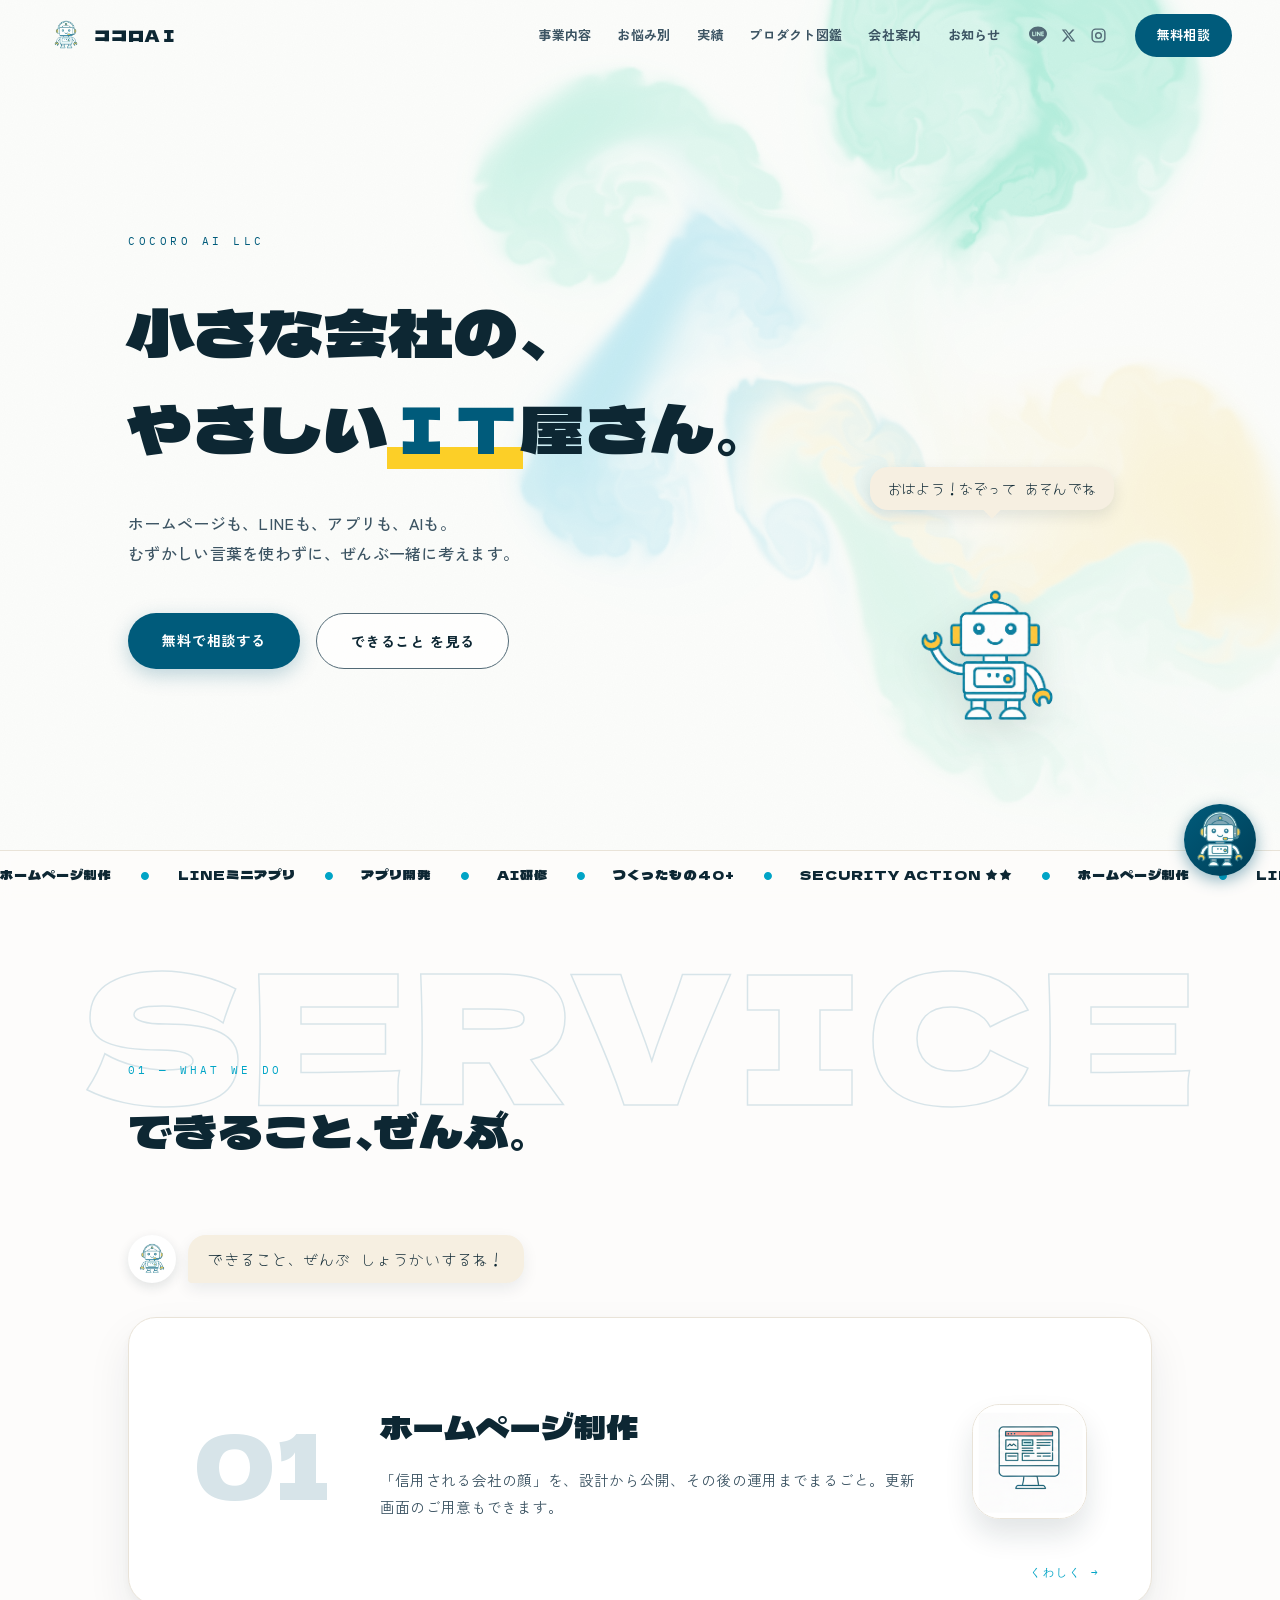
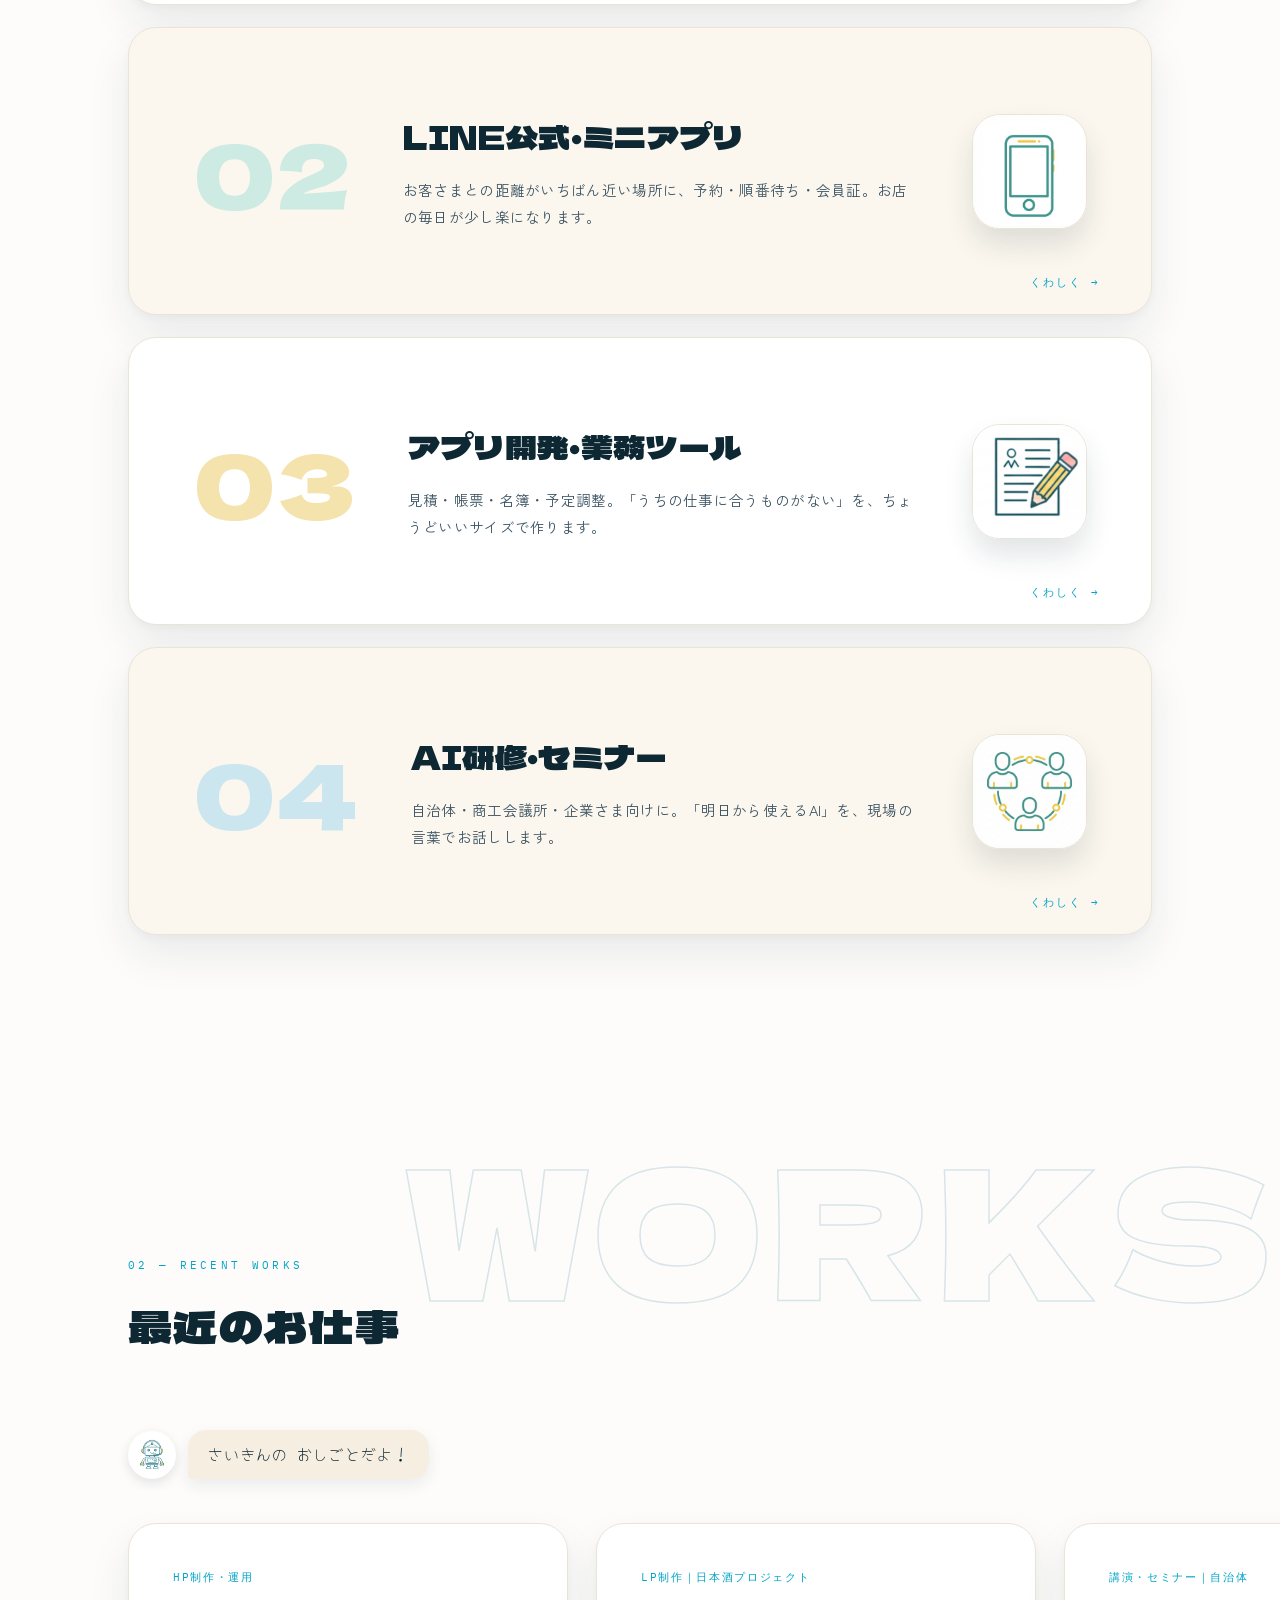
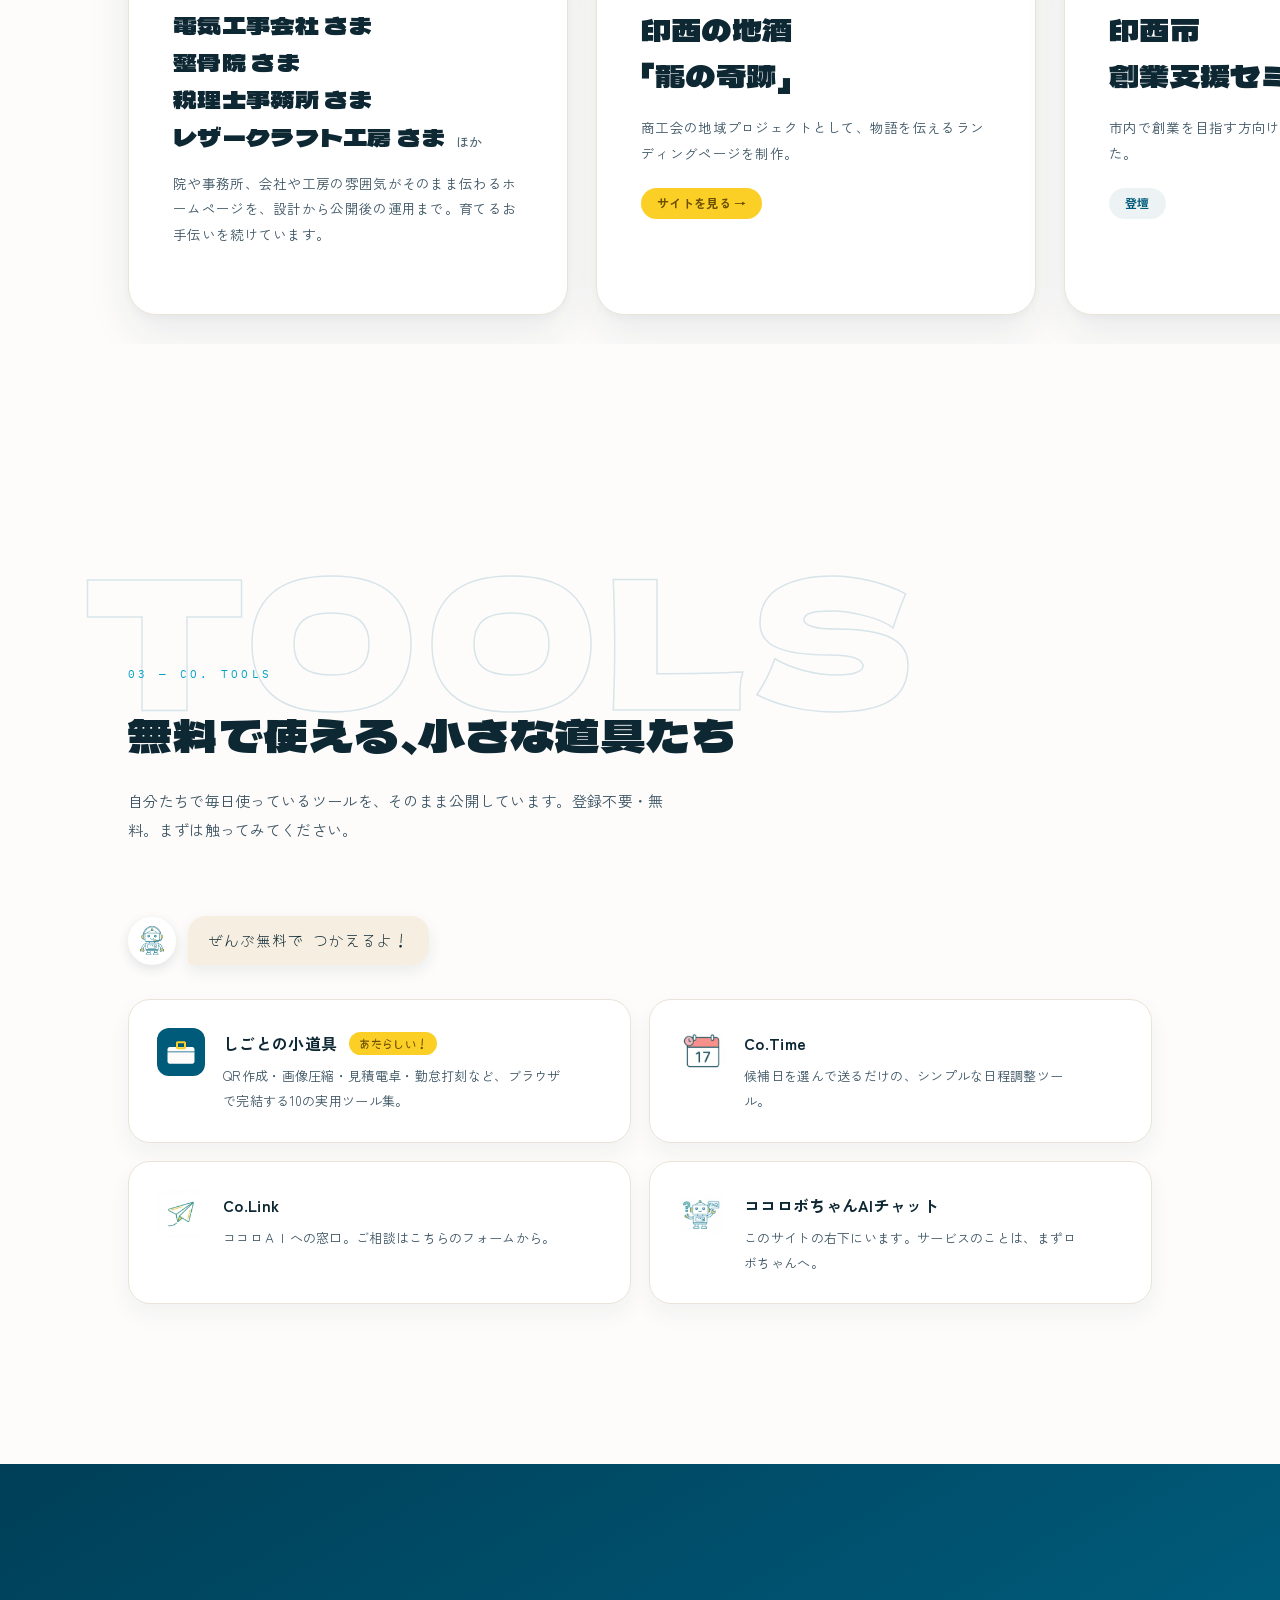
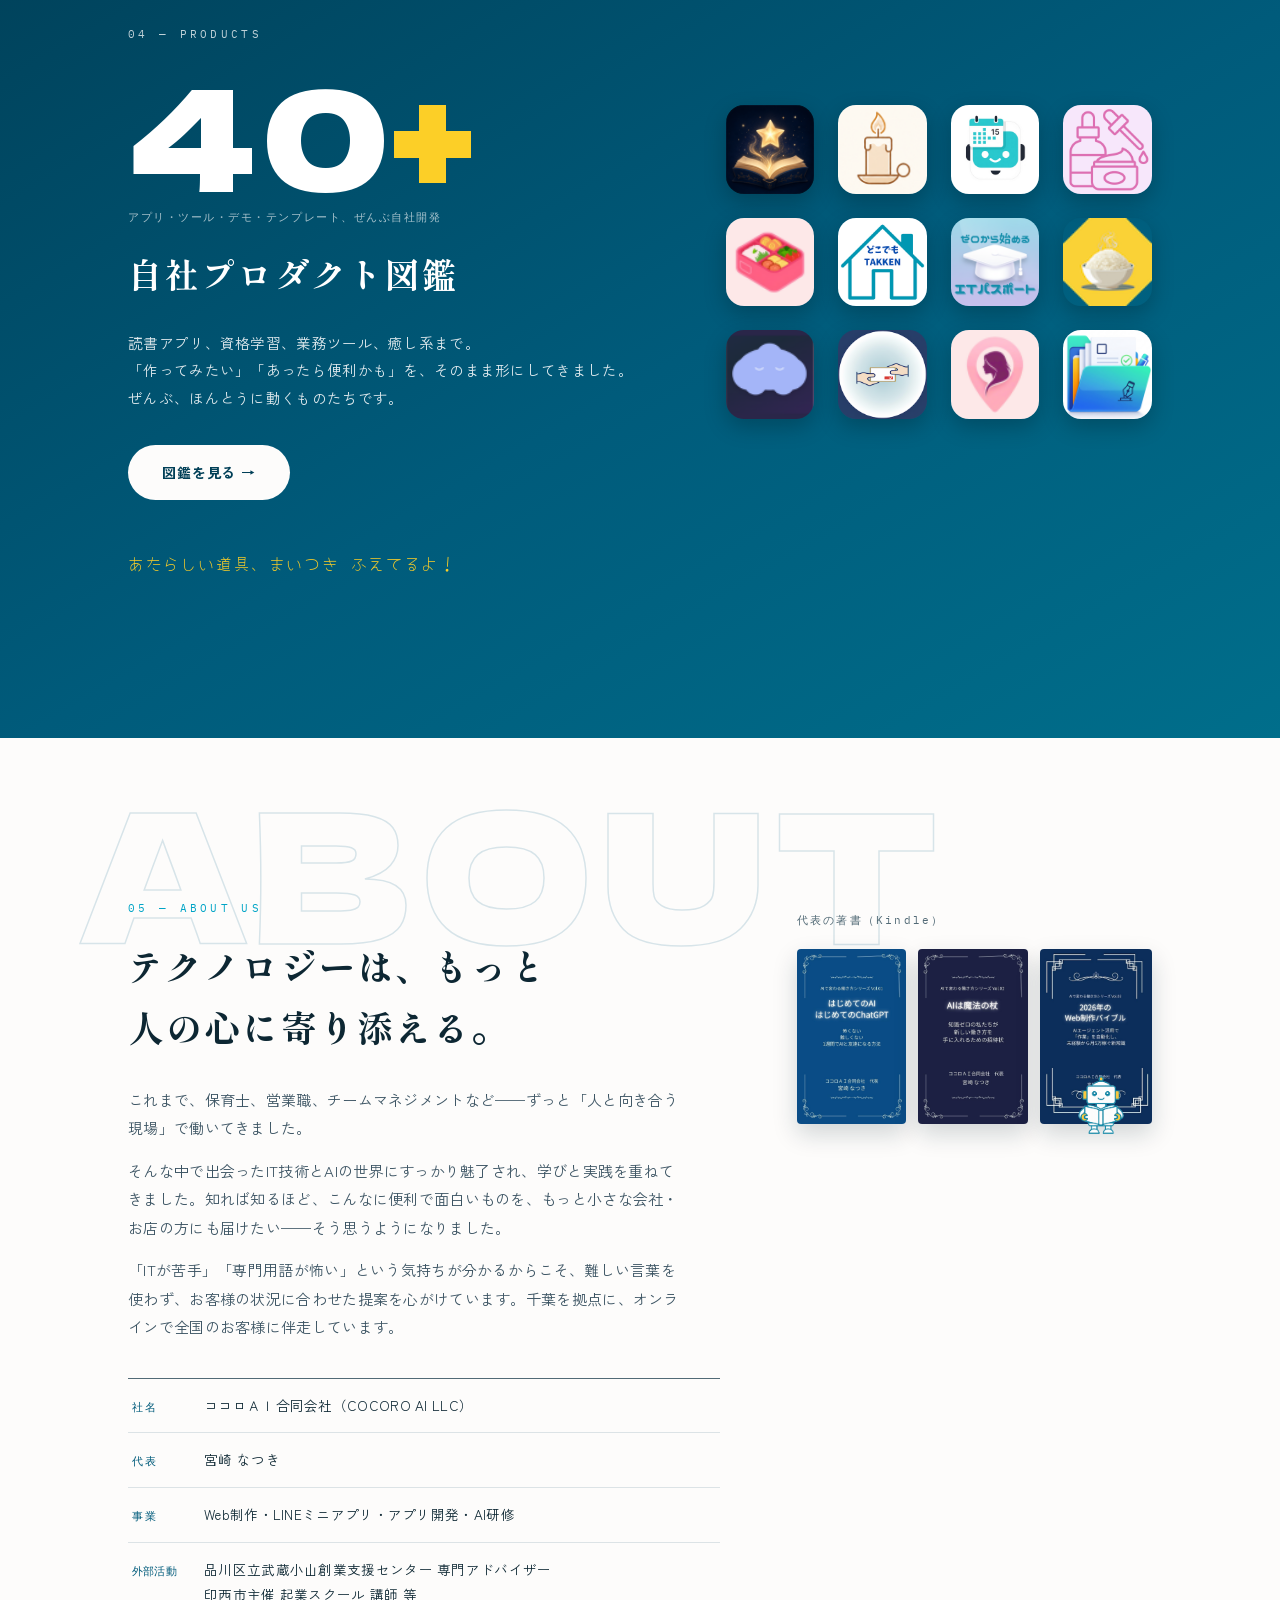
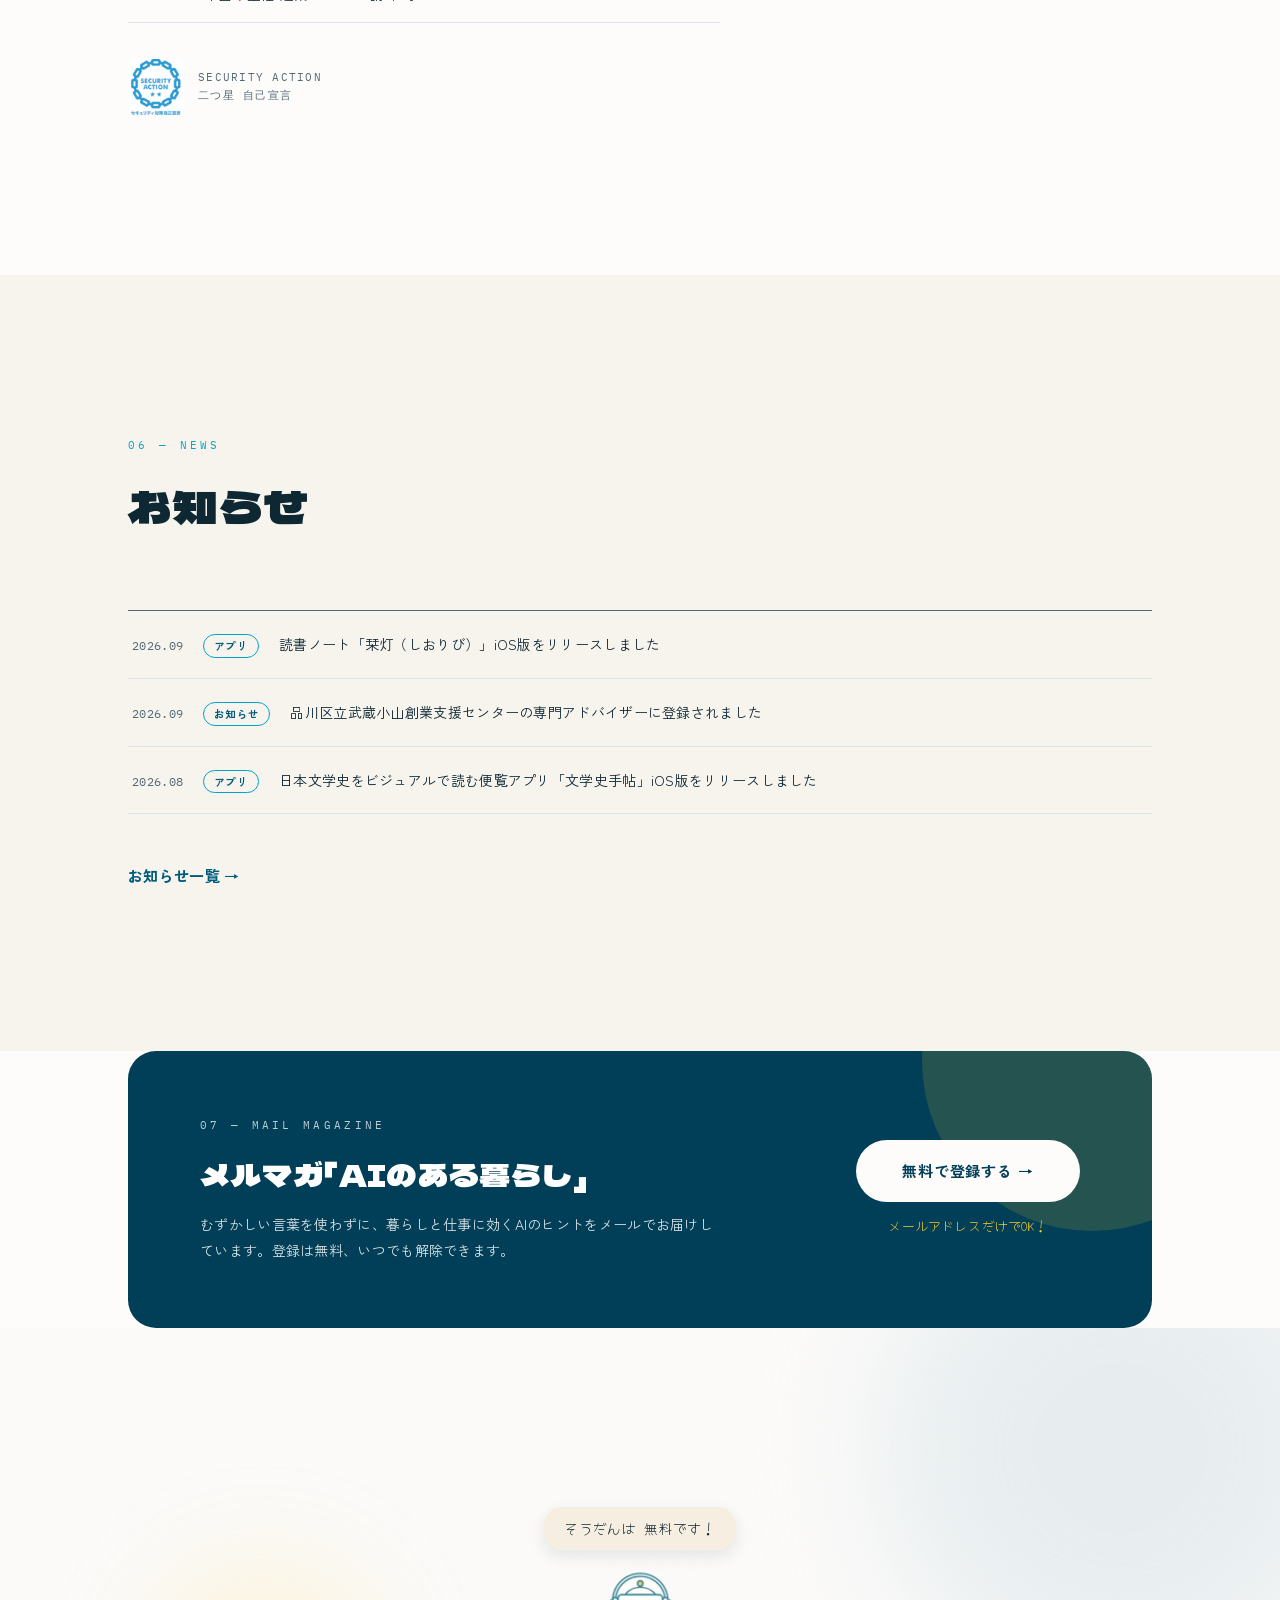
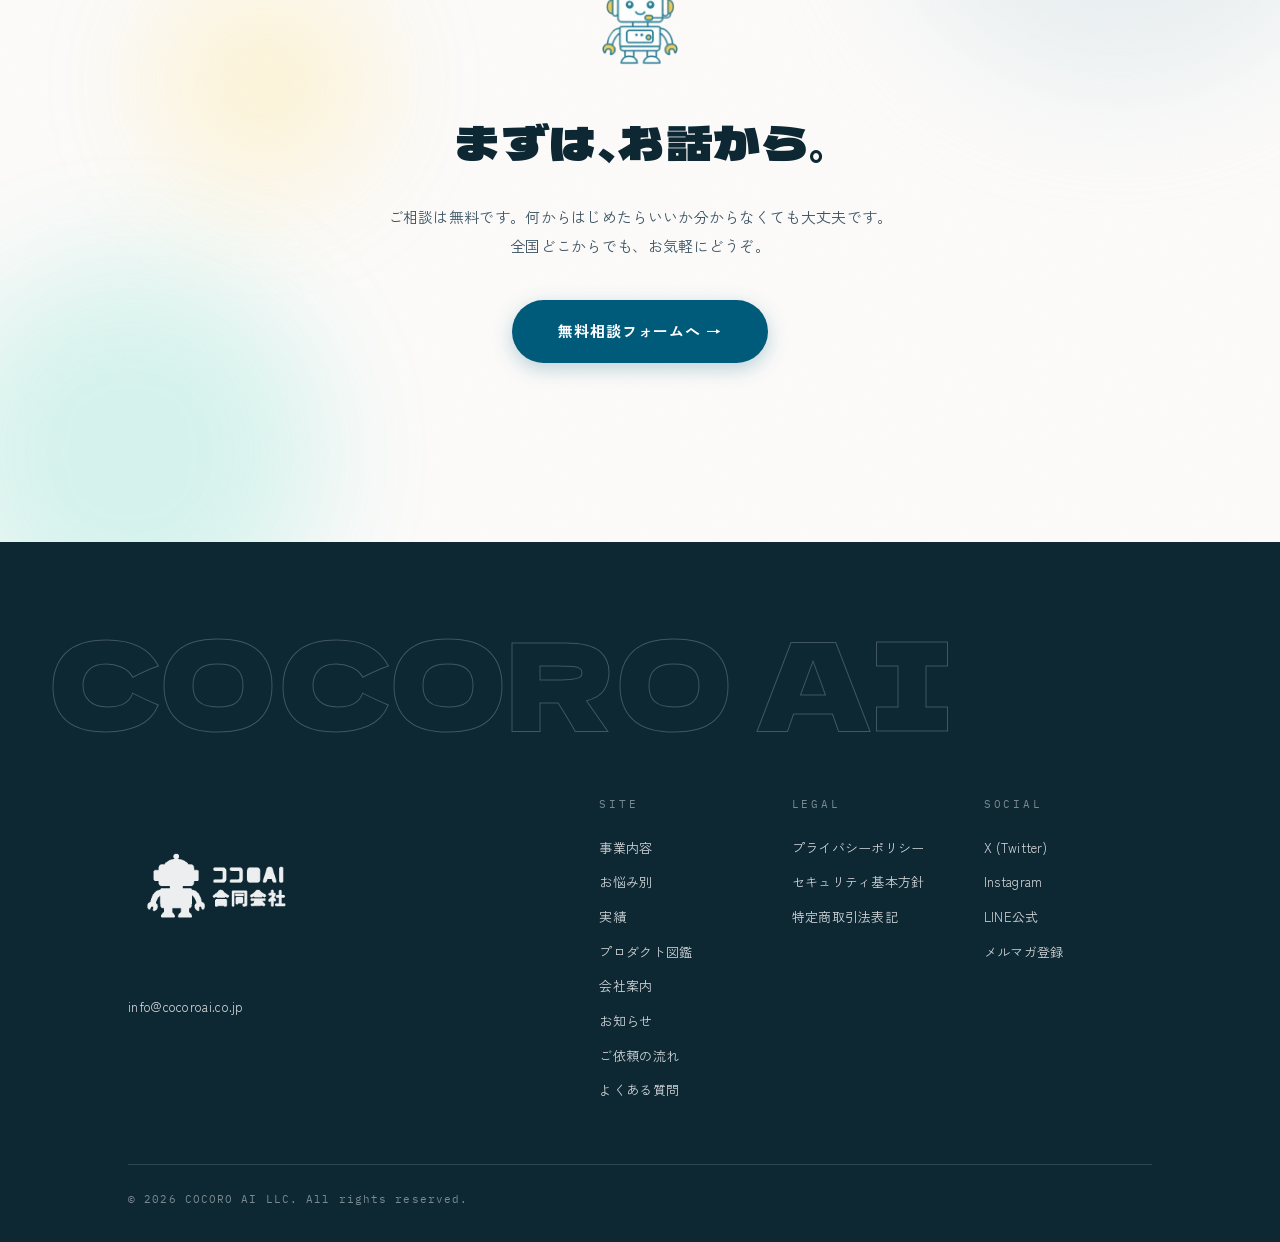
==== commit 0d19ffe9: "feat: add shiolibi iOS release (news + product card + New badge rotation) Co-Authored-By: Claude Fab" ====
--- a/index.html
+++ b/index.html
@@ -318,9 +318,9 @@
     <h2 class="sec-title">お知らせ</h2>
   </div>
   <ul class="news-list reveal">
+    <li><a href="https://apps.apple.com/us/app/%E6%A0%9E%E7%81%AF-%E3%81%BB%E3%82%93%E3%81%AE%E3%82%8A%E7%81%AF%E3%82%8B%E8%AA%AD%E6%9B%B8%E3%83%8E%E3%83%BC%E3%83%88/id6799999846" target="_blank" rel="noopener" style="display:contents;color:inherit;text-decoration:none"><time>2026.09</time><span class="news-tag">アプリ</span><p>読書ノート「栞灯（しおりび）」iOS版をリリースしました</p></a></li>
     <li><a href="news/musashikoyama-2026.html" style="display:contents;color:inherit;text-decoration:none"><time>2026.09</time><span class="news-tag">お知らせ</span><p>品川区立武蔵小山創業支援センターの専門アドバイザーに登録されました</p></a></li>
     <li><a href="https://apps.apple.com/jp/app/id6797441987" target="_blank" rel="noopener" style="display:contents;color:inherit;text-decoration:none"><time>2026.08</time><span class="news-tag">アプリ</span><p>日本文学史をビジュアルで読む便覧アプリ「文学史手帖」iOS版をリリースしました</p></a></li>
-    <li><a href="https://apps.apple.com/jp/app/id6791856985" target="_blank" rel="noopener" style="display:contents;color:inherit;text-decoration:none"><time>2026.07</time><span class="news-tag">アプリ</span><p>AIが作った英語ドリル「えいご準2級ドリル」iOS版をリリースしました（英検準2級の対策にも）</p></a></li>
   </ul>
   <p class="section__foot reveal"><a class="textlink" href="news.html">お知らせ一覧 →</a></p>
 </section>
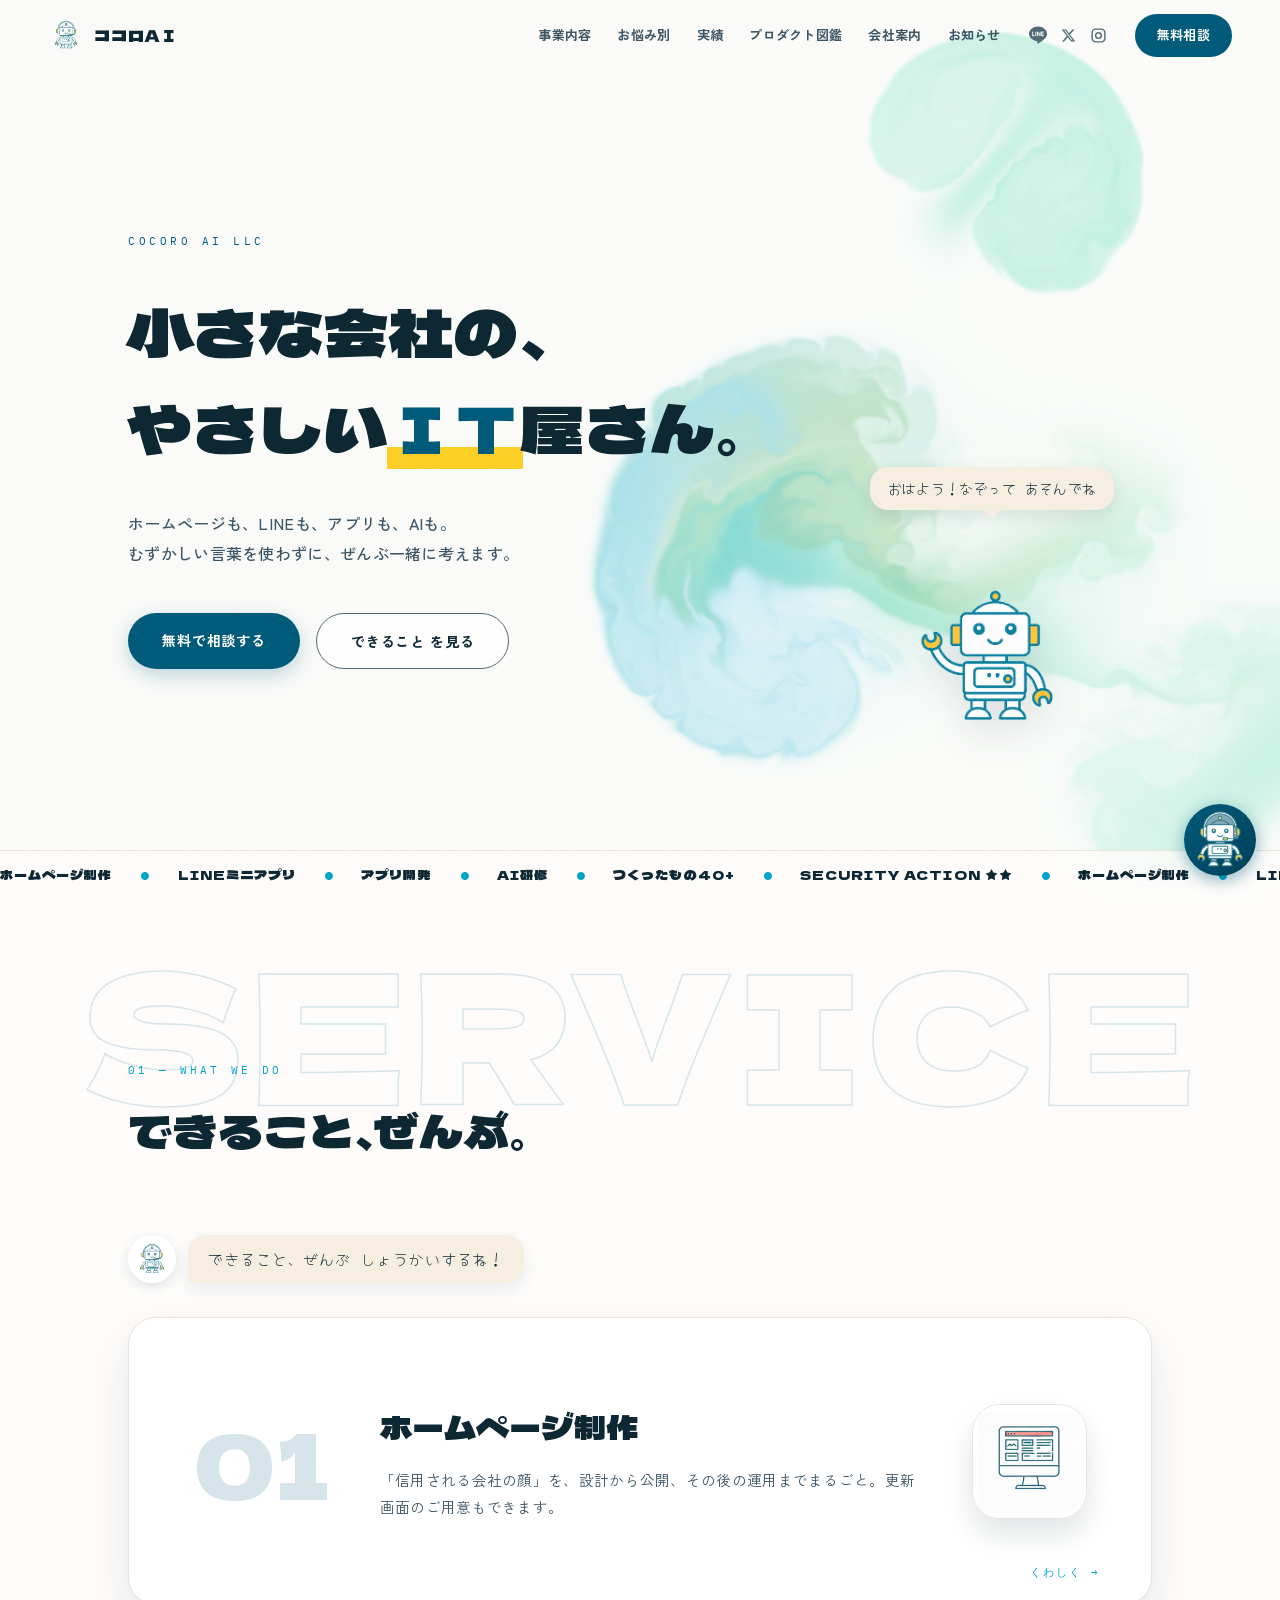
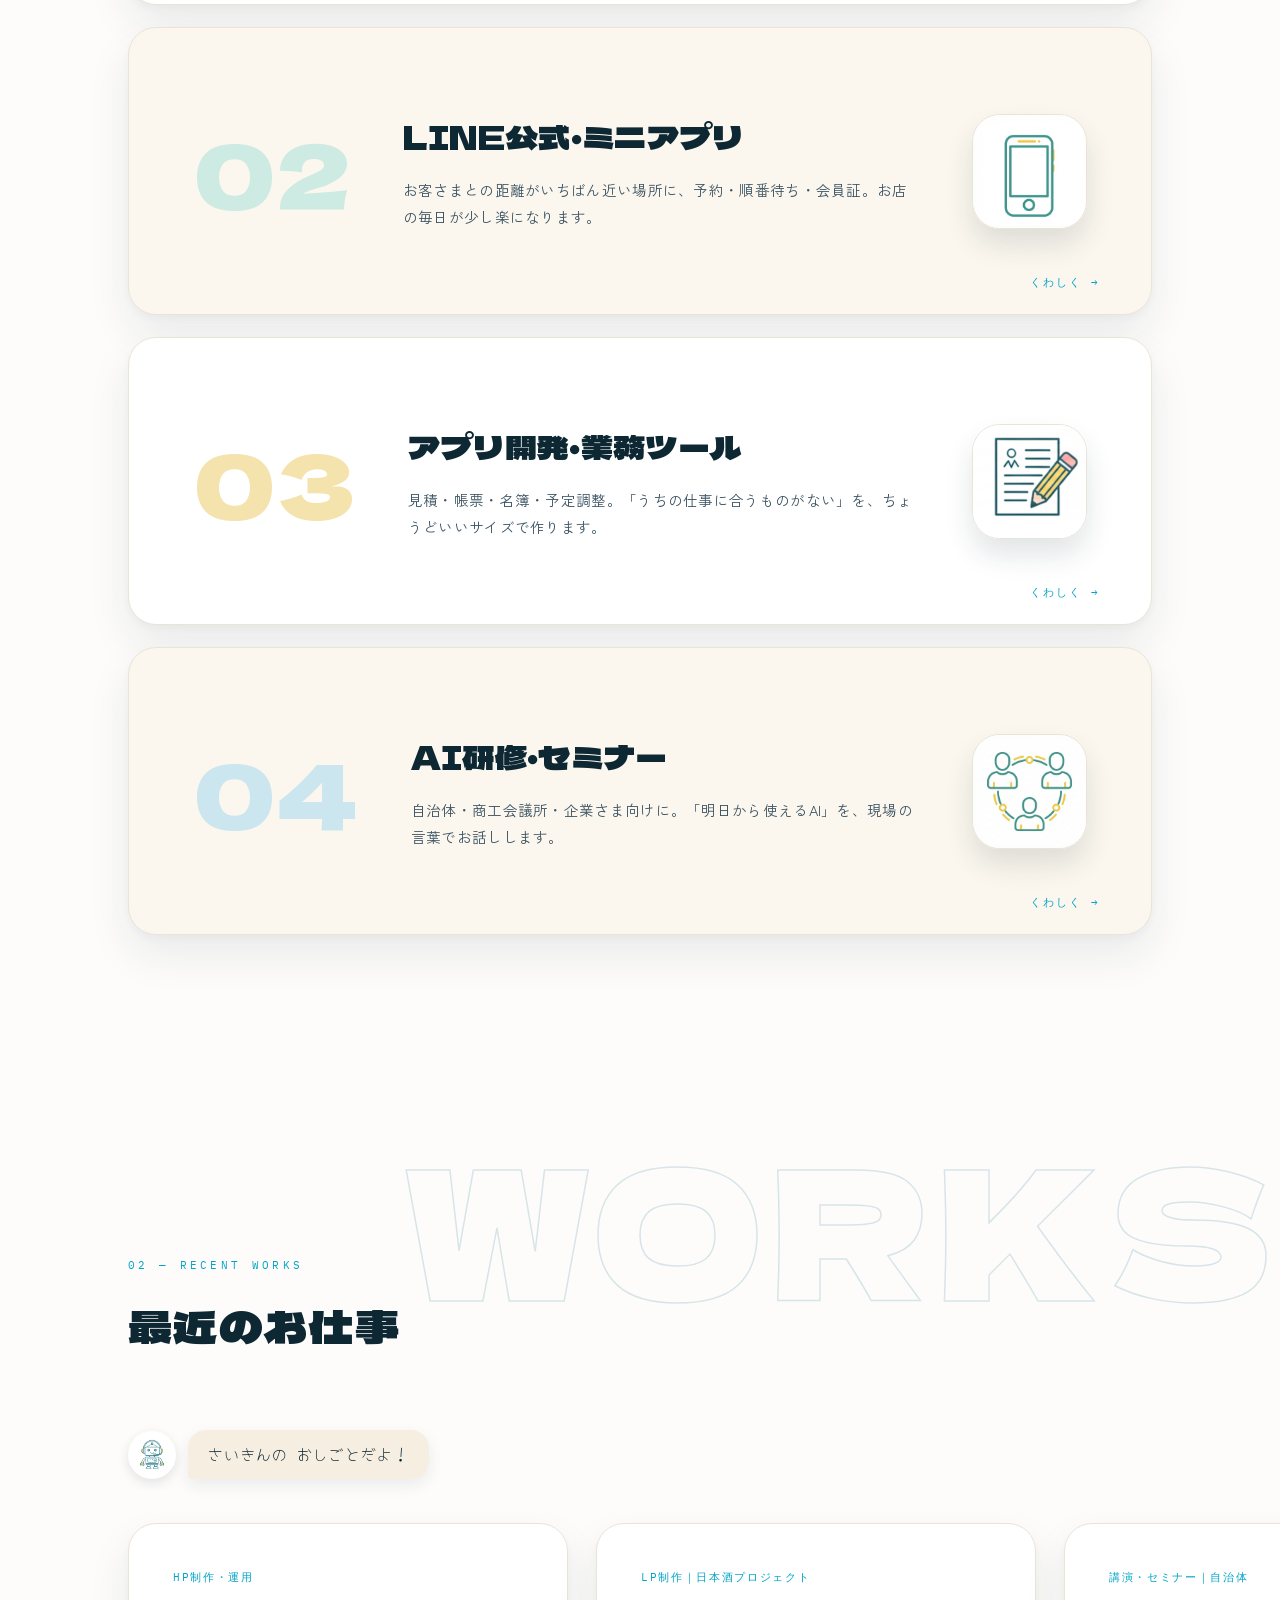
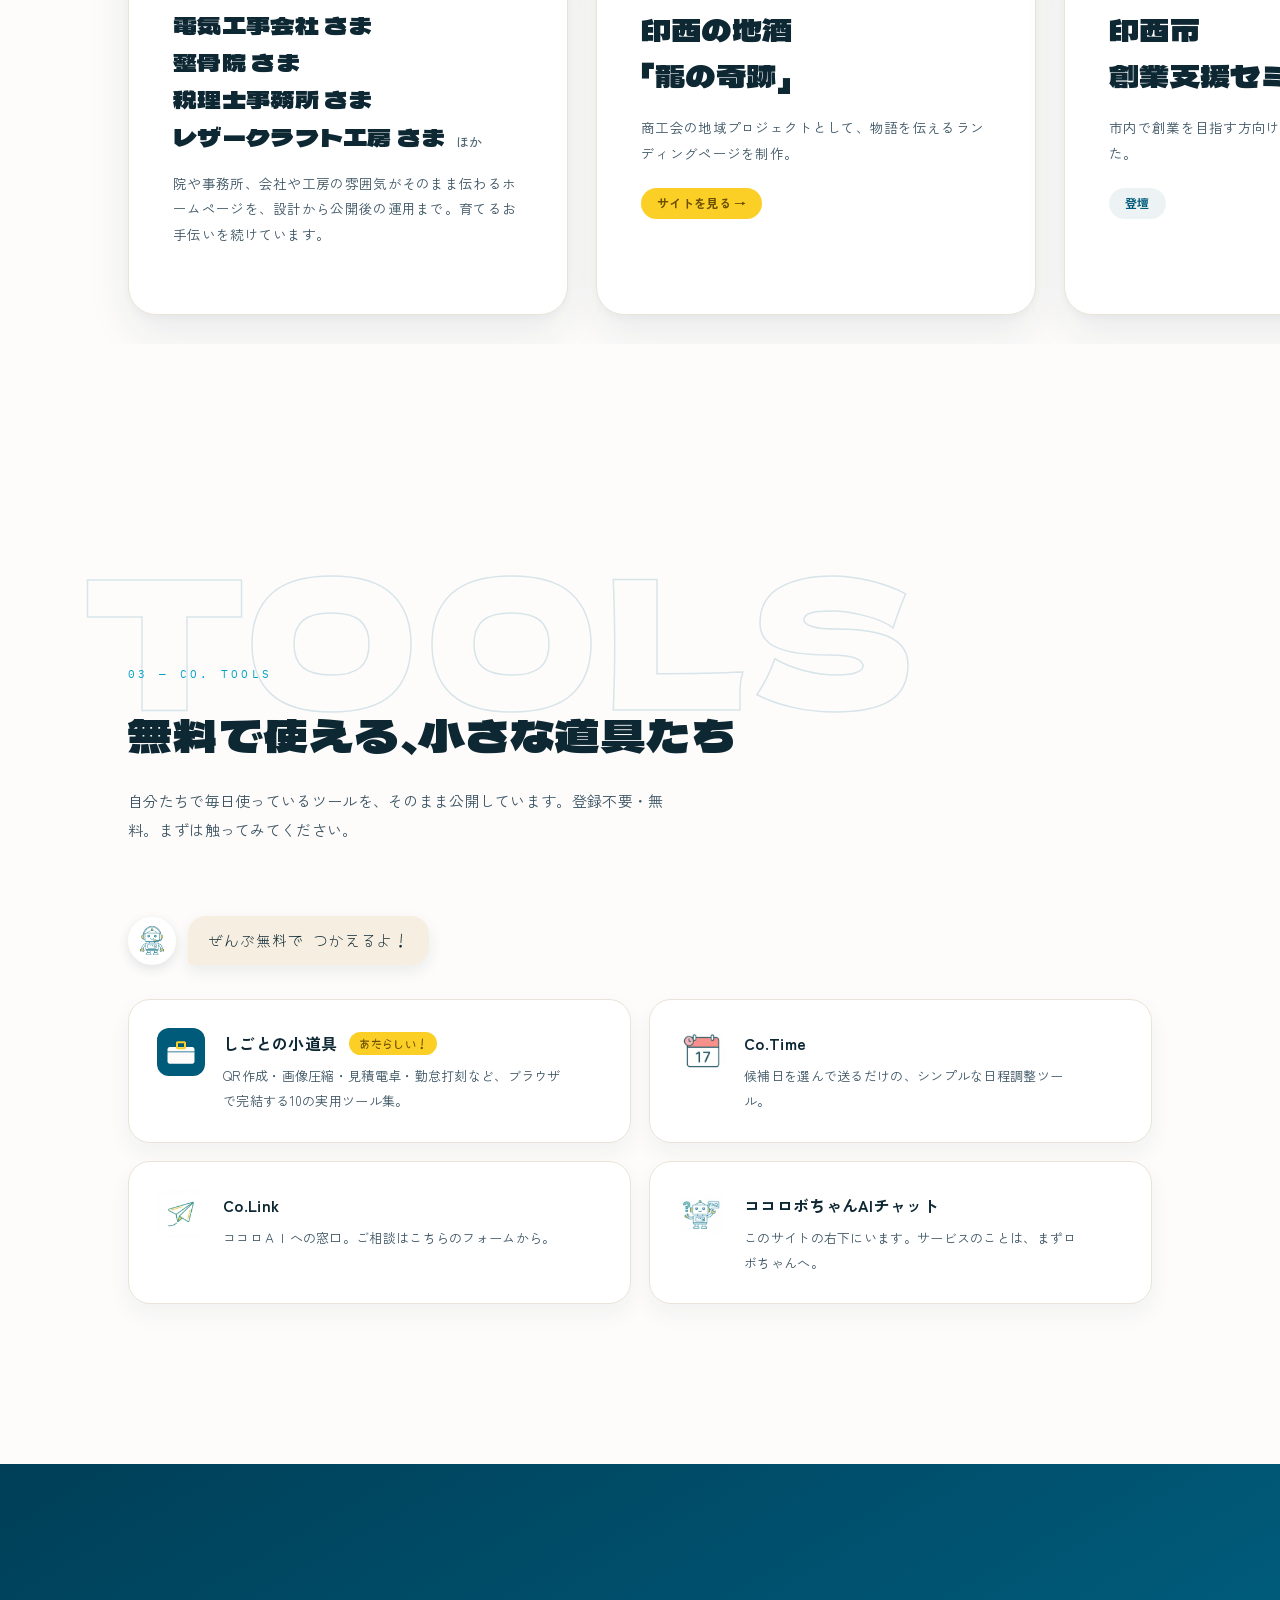
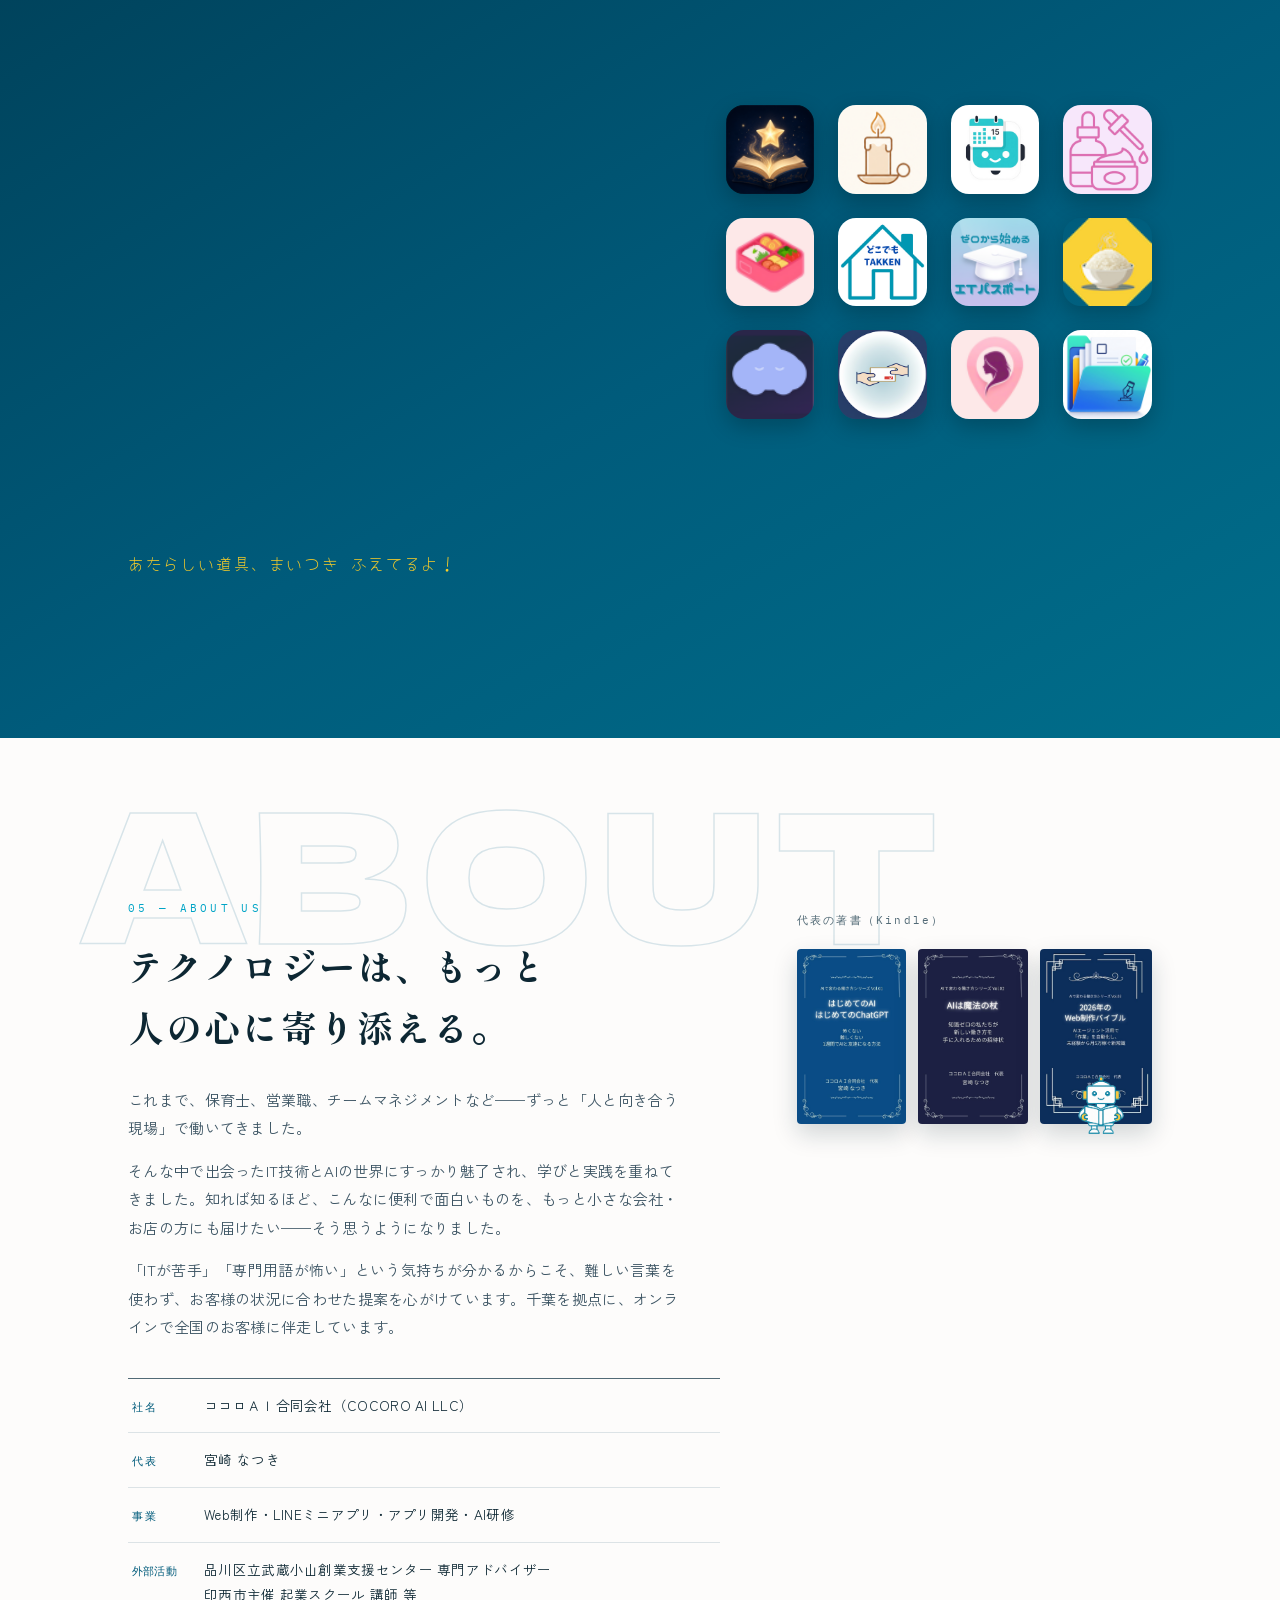
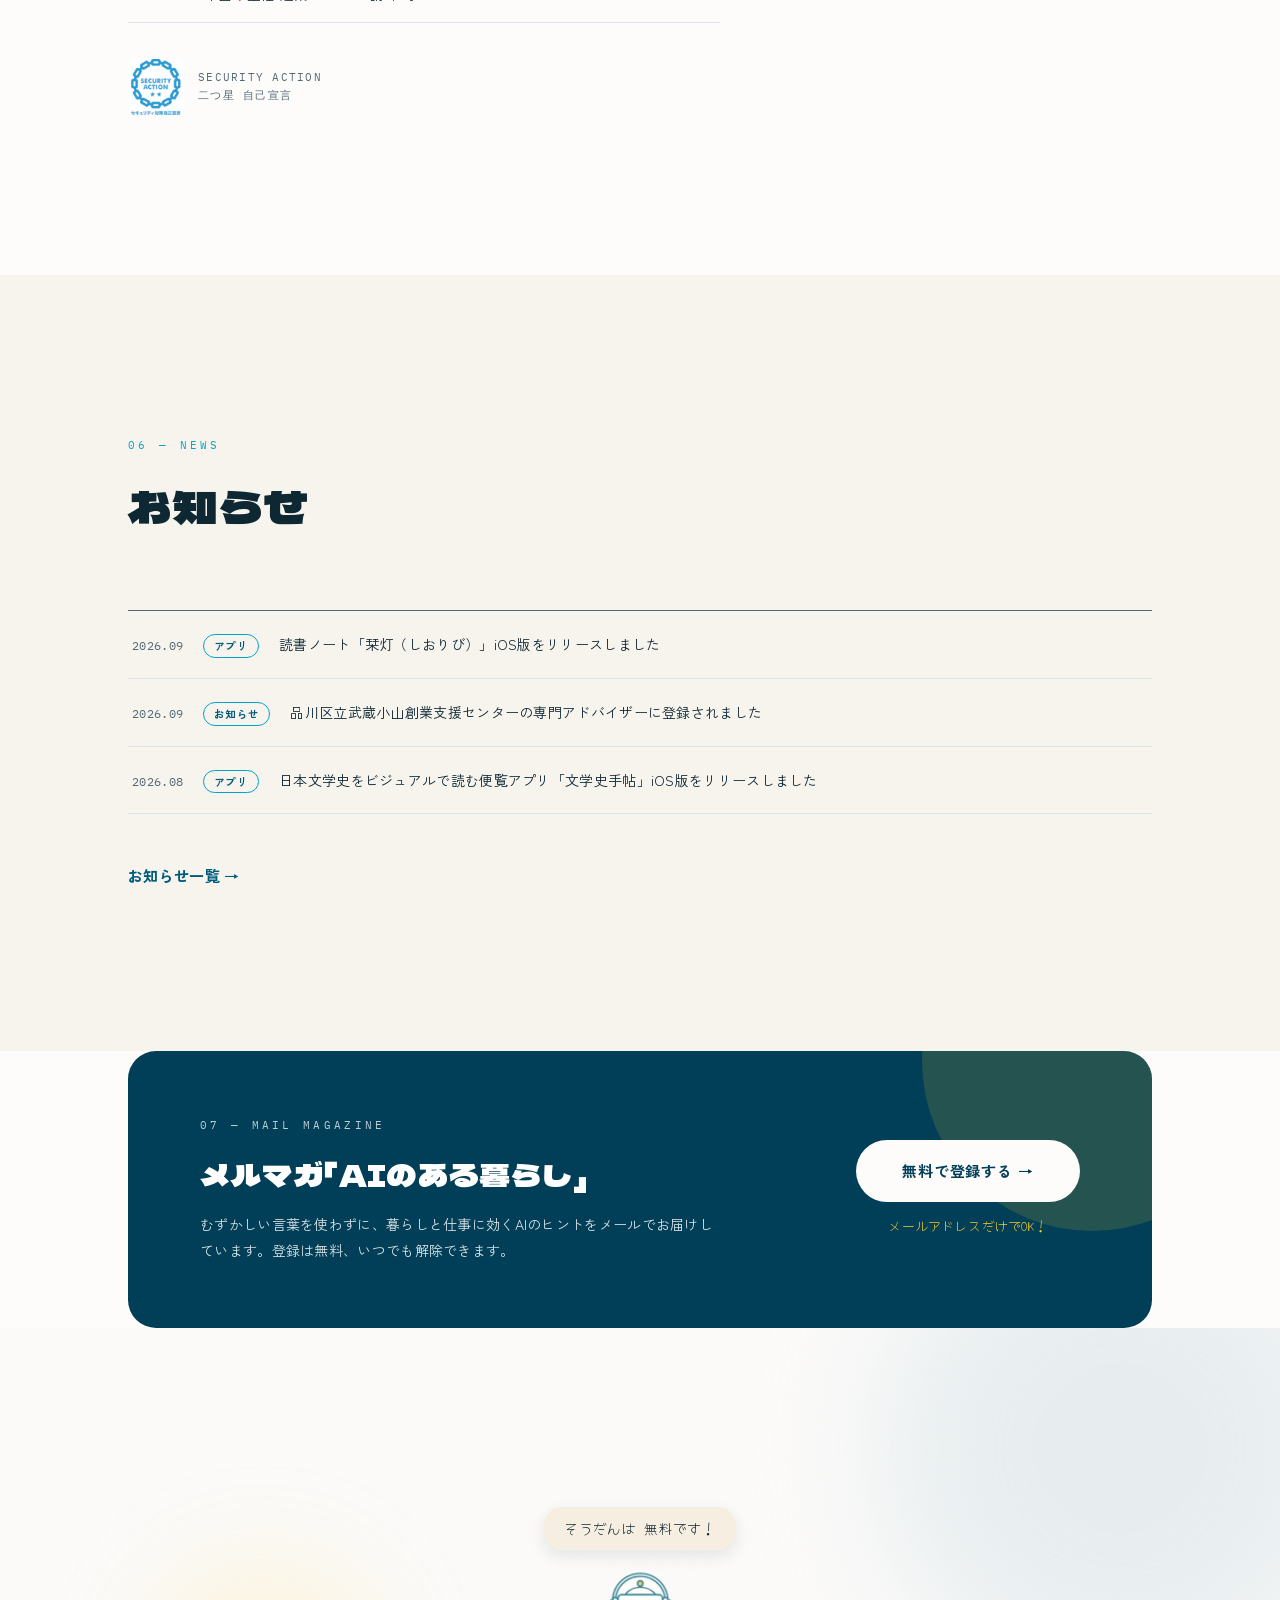
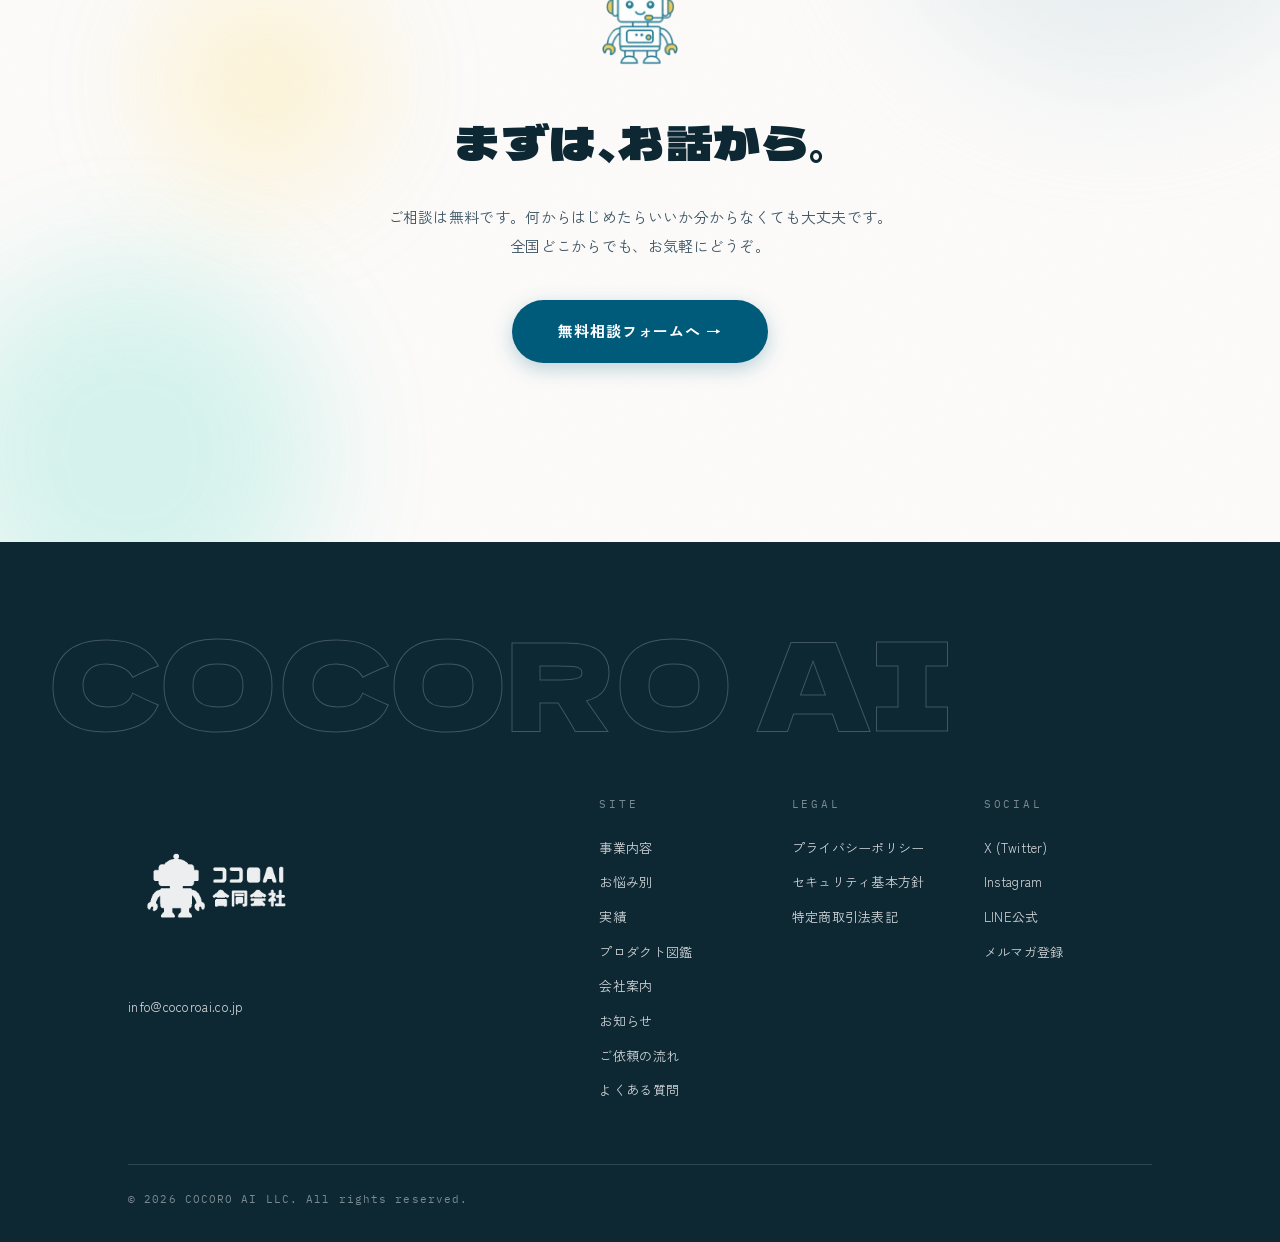
==== commit af793258: "feat: add Musashikoyama advisor card to recent works rail Co-Authored-By: Claude Fable 5 <noreply@an" ====
--- a/index.html
+++ b/index.html
@@ -188,6 +188,12 @@
       <p class="rail-card__desc">市内で創業を目指す方向けのセミナーに登壇しました。</p>
       <span class="rail-card__tag">登壇</span>
     </article>
+    <article class="rail-card">
+      <p class="rail-card__meta">専門アドバイザー｜創業支援</p>
+      <h3 class="rail-card__name">武蔵小山<br>創業支援センター</h3>
+      <p class="rail-card__desc">品川区立武蔵小山創業支援センターの専門アドバイザーに登録。創業をめざす方のIT・AI活用相談をお手伝いしています。</p>
+      <a class="rail-card__tag rail-card__tag--link" href="news/musashikoyama-2026.html">くわしく →</a>
+    </article>
     <article class="rail-card rail-card--more">
       <img src="assets/robo_book.png" alt="" width="140" height="140">
       <p class="font-hand">つづきは そうだんで！</p>
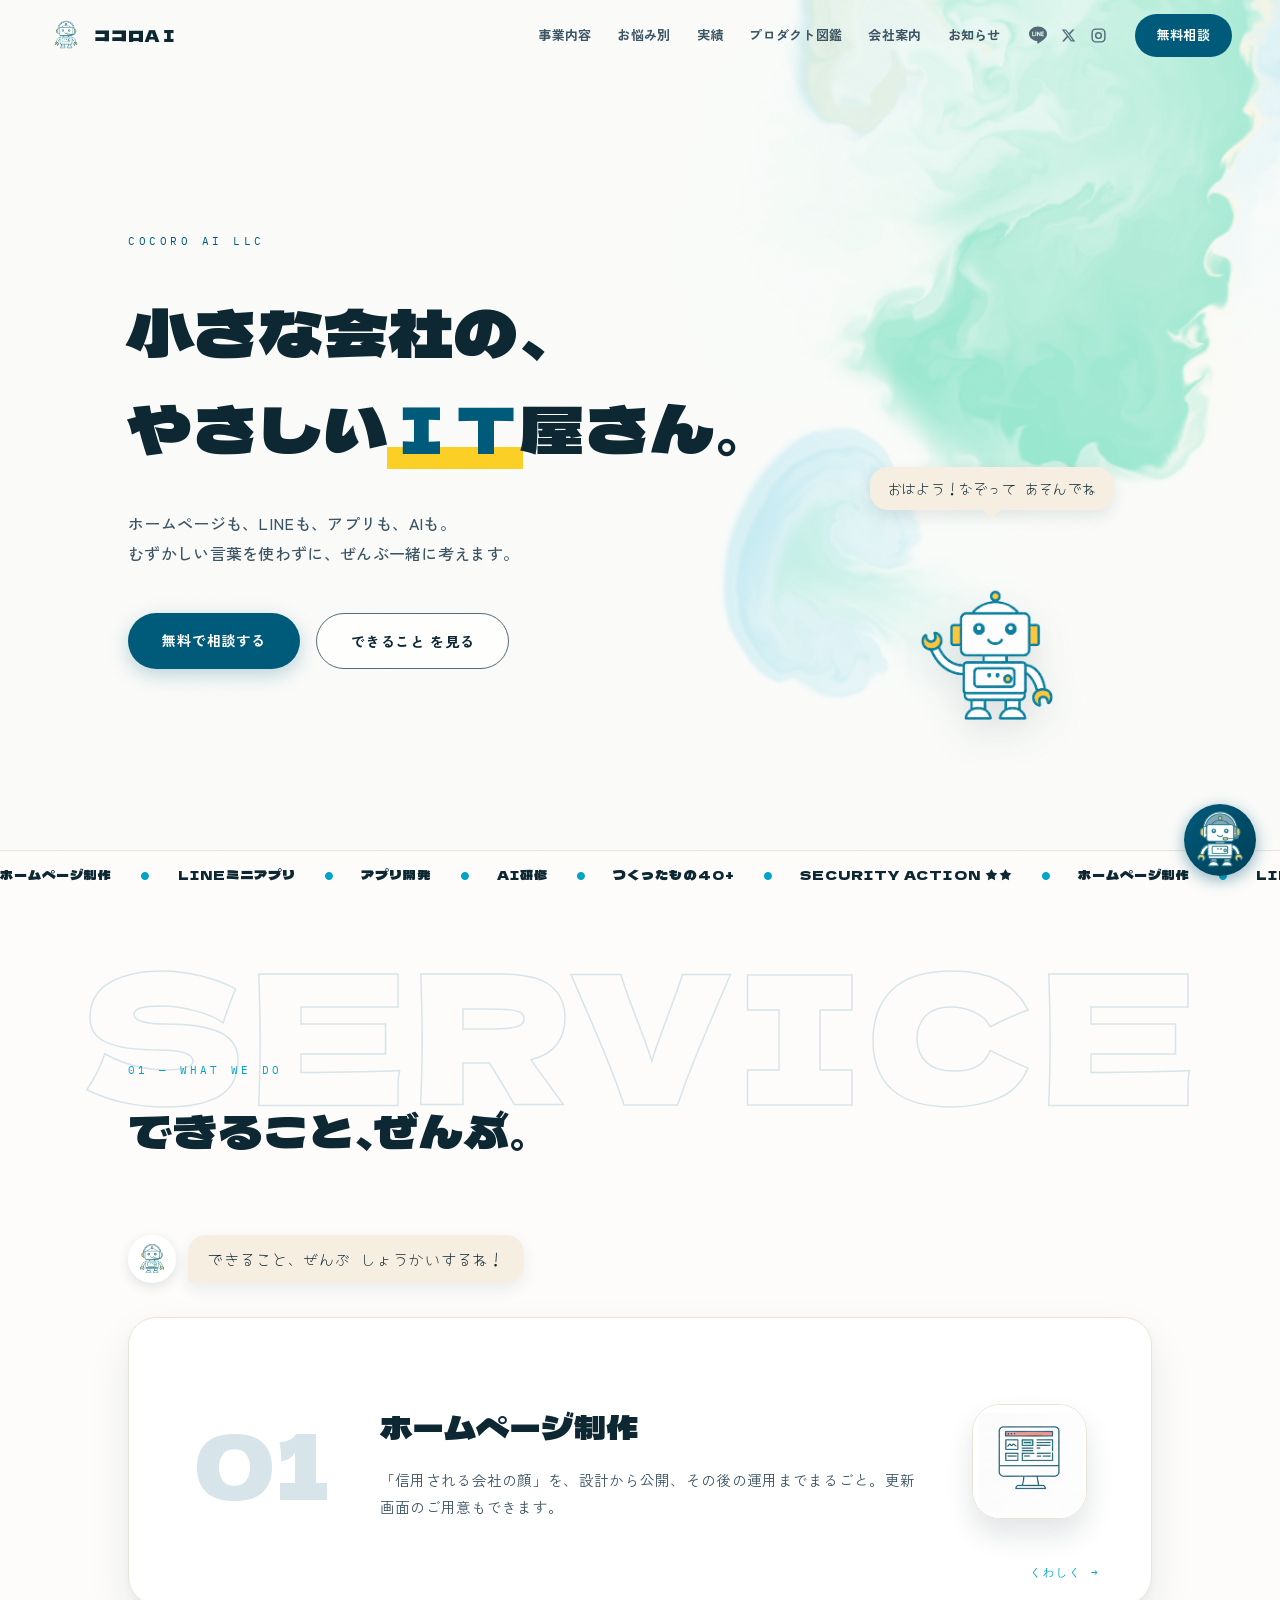
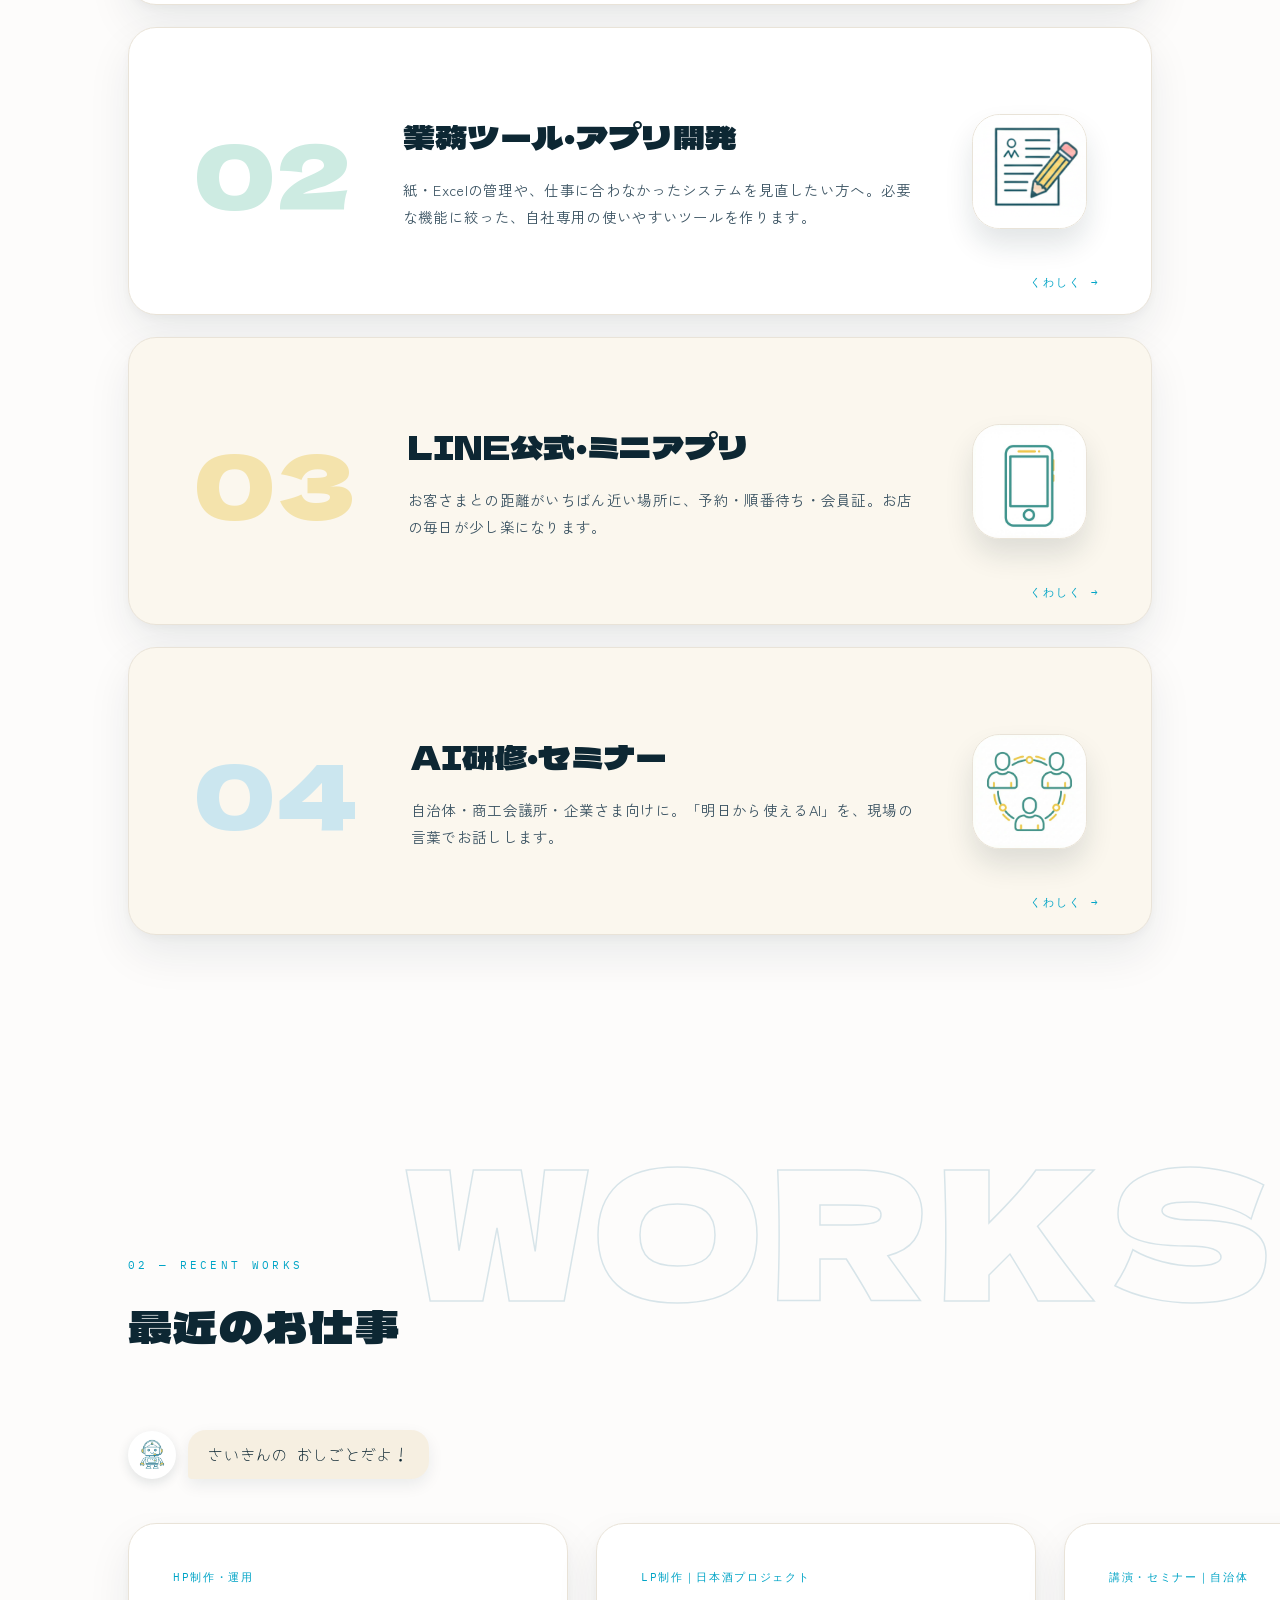
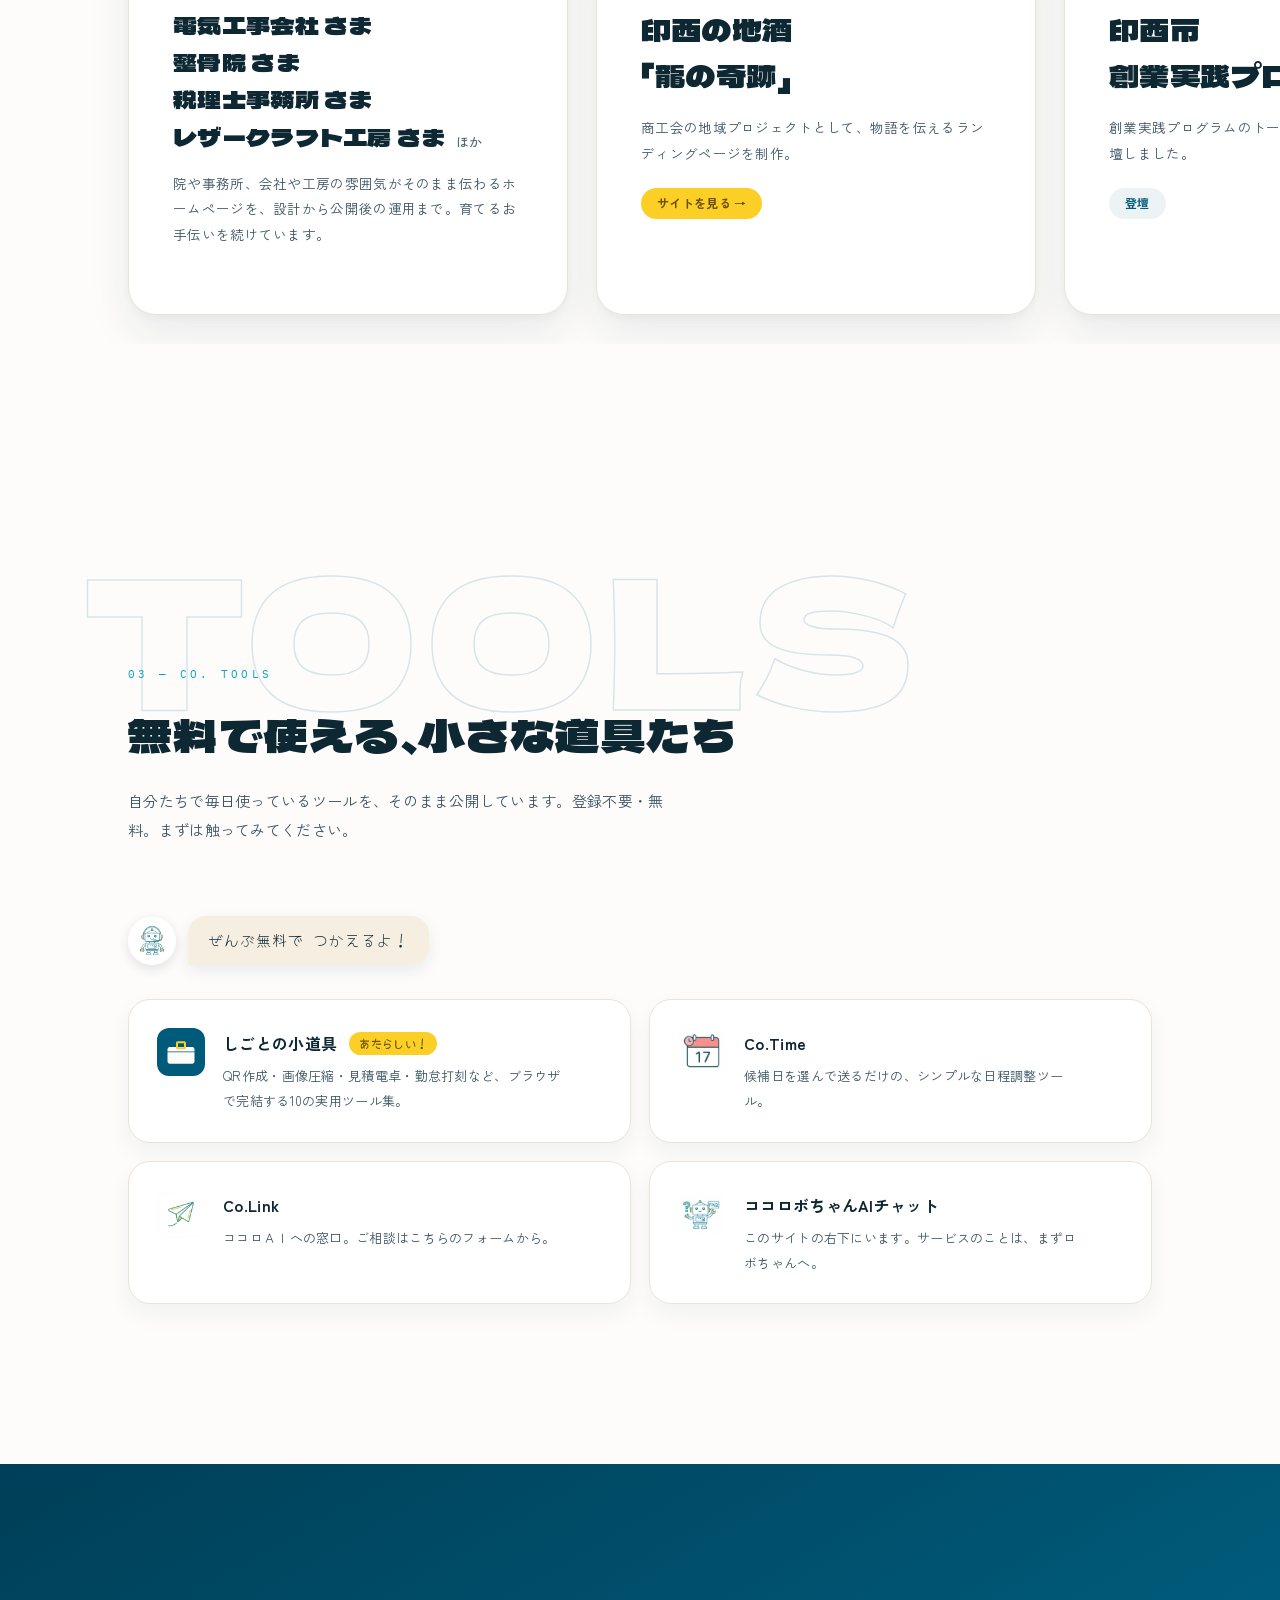
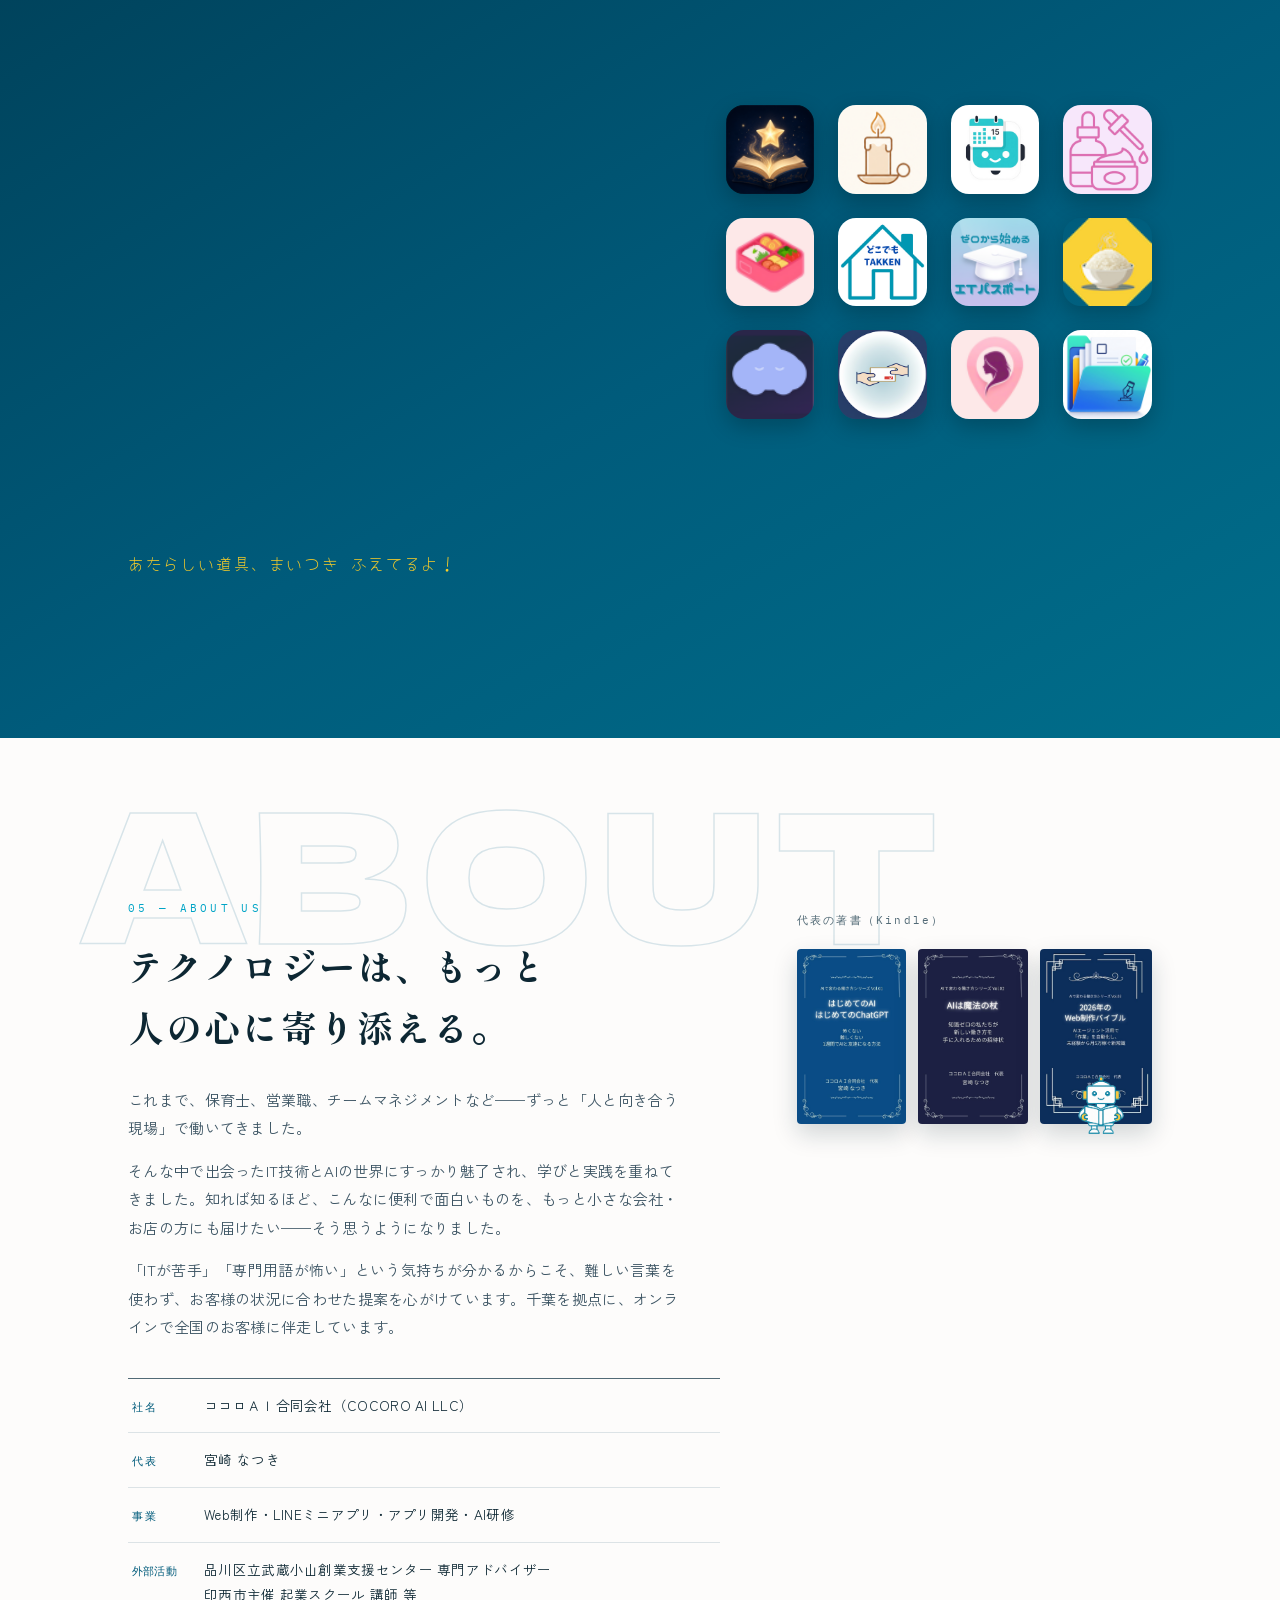
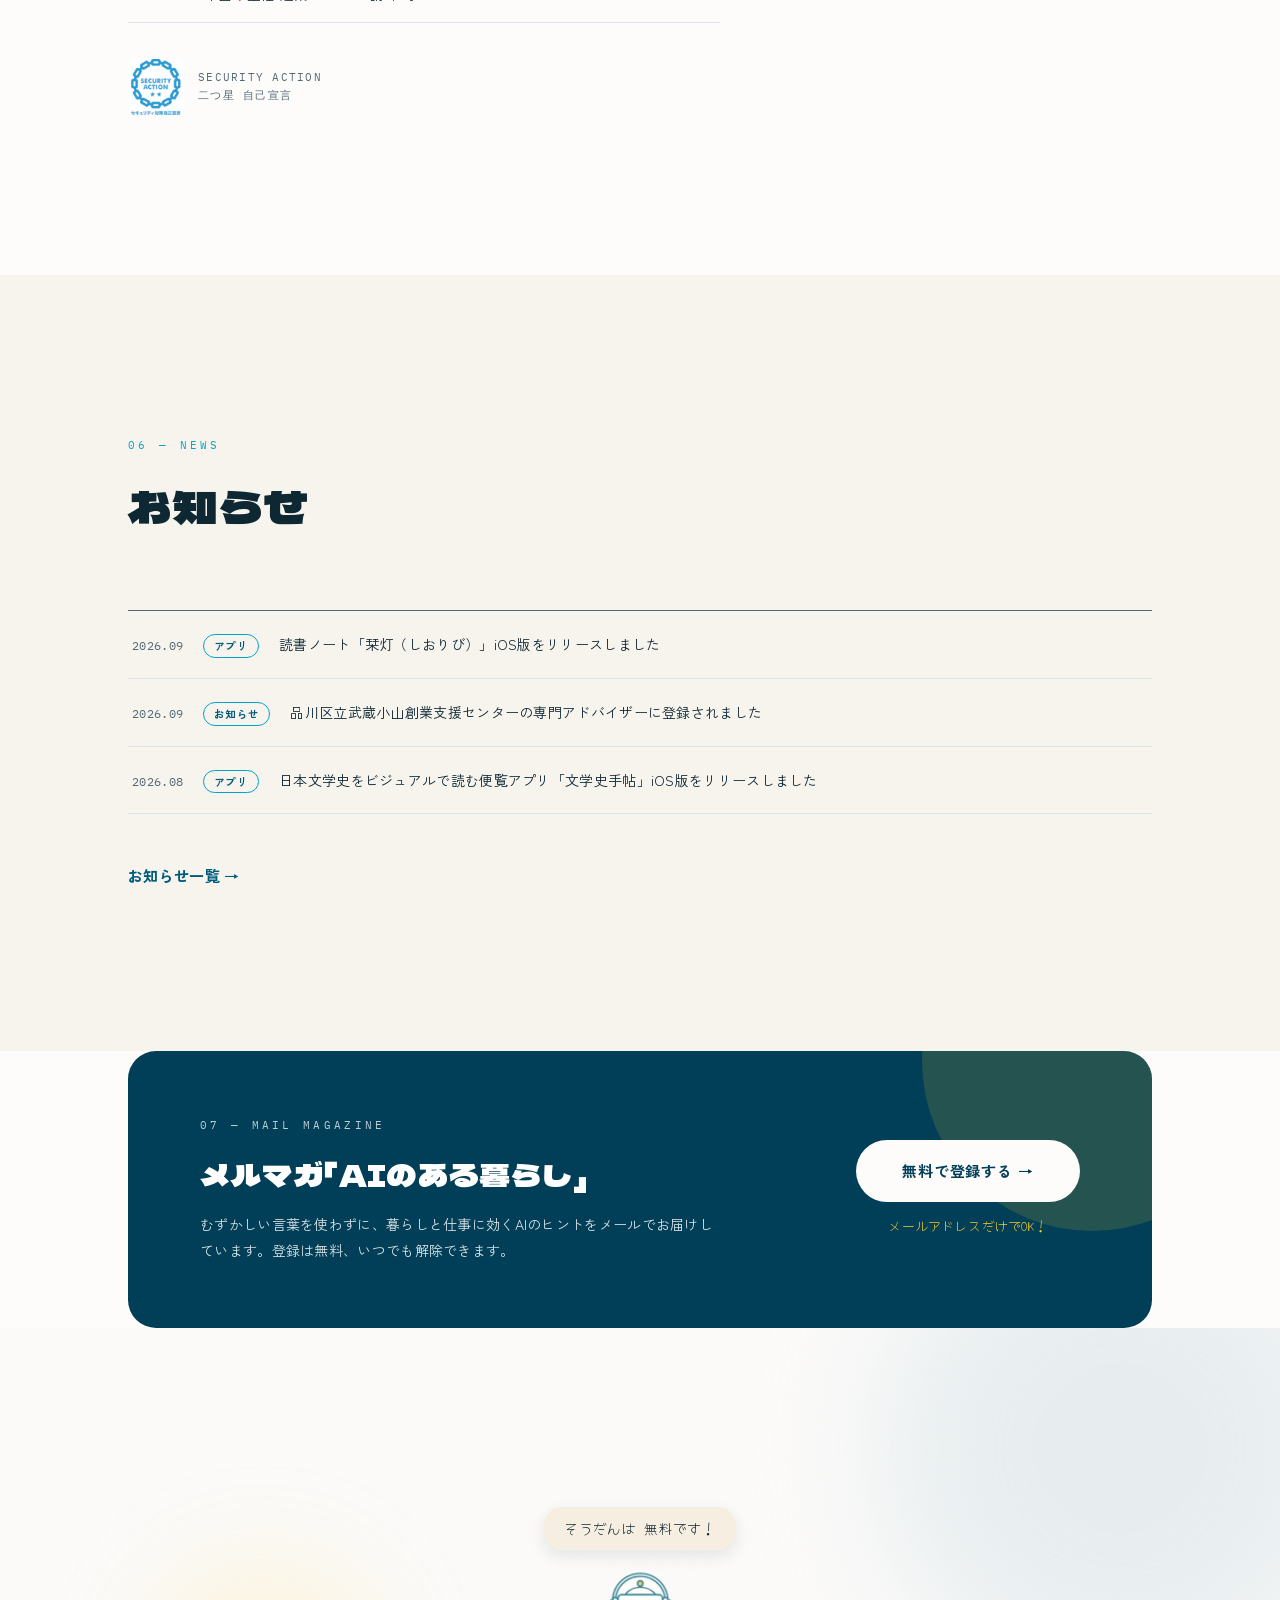
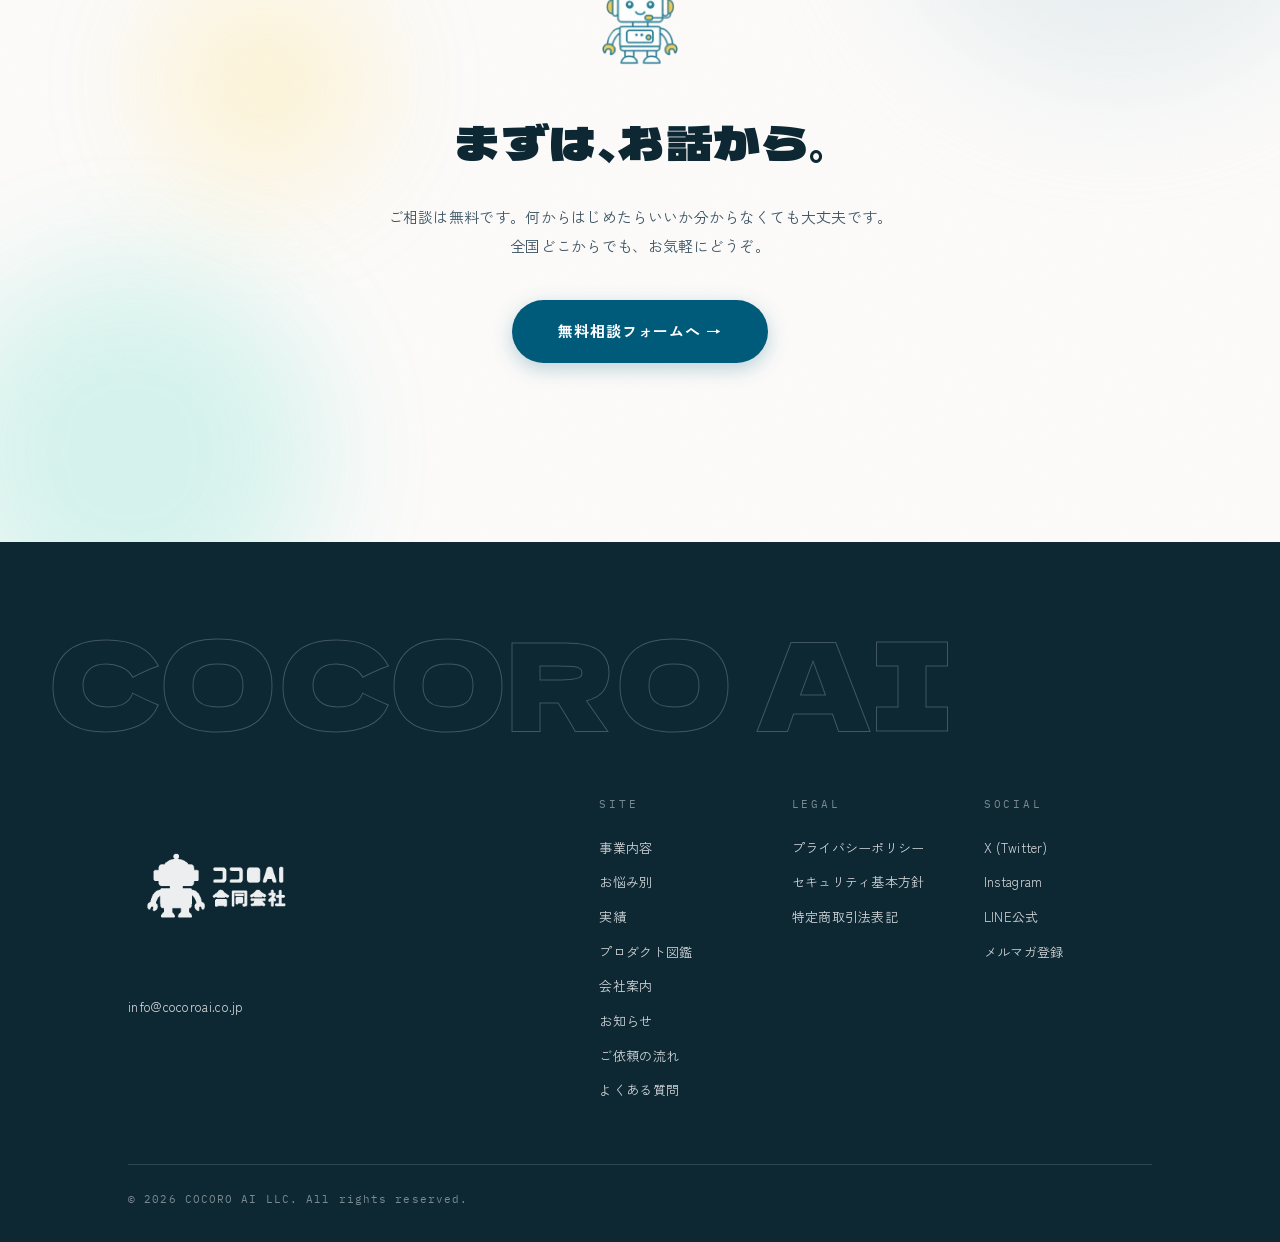
==== commit de50886d: "Clarify custom business tools and reorder services" ====
--- a/index.html
+++ b/index.html
@@ -24,7 +24,7 @@
 <link rel="preconnect" href="https://fonts.googleapis.com">
 <link rel="preconnect" href="https://fonts.gstatic.com" crossorigin>
 <link href="https://fonts.googleapis.com/css2?family=Dela+Gothic+One&family=IBM+Plex+Mono:wght@400;500&family=Shippori+Mincho+B1:wght@600;800&family=Yomogi&family=Zen+Kaku+Gothic+New:wght@400;500;700&display=swap" rel="stylesheet">
-<link rel="stylesheet" href="style.css?v=20260702d">
+<link rel="stylesheet" href="style.css?v=20261005a">
 </head>
 <body>
 
@@ -130,22 +130,22 @@
       <img class="svc-card__icon" src="images/icon-website.png" alt="" width="120" height="120">
       <span class="svc-card__more" aria-hidden="true">くわしく →</span>
     </article>
+    <article class="svc-card" data-panel="app" role="button" tabindex="0">
+      <span class="svc-card__num">02</span>
+      <div class="svc-card__body">
+        <h3>業務ツール・<br class="sp">アプリ開発</h3>
+        <p>紙・Excelの管理や、仕事に合わなかったシステムを見直したい方へ。必要な機能に絞った、自社専用の使いやすいツールを作ります。</p>
+      </div>
+      <img class="svc-card__icon" src="images/icon-document.png" alt="" width="120" height="120">
+      <span class="svc-card__more" aria-hidden="true">くわしく →</span>
+    </article>
     <article class="svc-card svc-card--cream" data-panel="line" role="button" tabindex="0">
-      <span class="svc-card__num">02</span>
+      <span class="svc-card__num">03</span>
       <div class="svc-card__body">
         <h3>LINE公式・<br class="sp">ミニアプリ</h3>
         <p>お客さまとの距離がいちばん近い場所に、予約・順番待ち・会員証。お店の毎日が少し楽になります。</p>
       </div>
       <img class="svc-card__icon" src="images/icon-smartphone.png" alt="" width="120" height="120">
-      <span class="svc-card__more" aria-hidden="true">くわしく →</span>
-    </article>
-    <article class="svc-card" data-panel="app" role="button" tabindex="0">
-      <span class="svc-card__num">03</span>
-      <div class="svc-card__body">
-        <h3>アプリ開発・<br class="sp">業務ツール</h3>
-        <p>見積・帳票・名簿・予定調整。「うちの仕事に合うものがない」を、ちょうどいいサイズで作ります。</p>
-      </div>
-      <img class="svc-card__icon" src="images/icon-document.png" alt="" width="120" height="120">
       <span class="svc-card__more" aria-hidden="true">くわしく →</span>
     </article>
     <article class="svc-card svc-card--cream" data-panel="ai" role="button" tabindex="0">
@@ -184,8 +184,8 @@
     </article>
     <article class="rail-card">
       <p class="rail-card__meta">講演・セミナー｜自治体</p>
-      <h3 class="rail-card__name">印西市<br>創業支援セミナー</h3>
-      <p class="rail-card__desc">市内で創業を目指す方向けのセミナーに登壇しました。</p>
+      <h3 class="rail-card__name">印西市<br>創業実践プログラム</h3>
+      <p class="rail-card__desc">創業実践プログラムのトークセッション＆交流会に登壇しました。</p>
       <span class="rail-card__tag">登壇</span>
     </article>
     <article class="rail-card">
@@ -392,11 +392,67 @@
     <div class="svc-panel__cta"><a class="btn btn--primary" href="https://cocoroai-contact.super-night-76d8.workers.dev" target="_blank" rel="noopener">無料で相談する →</a></div>
   </section>
 
+  <section class="svc-panel" data-panel-body="app" hidden>
+    <header class="svc-panel__head">
+      <img src="images/icon-document.png" alt="" class="svc-panel__icon">
+      <div><p class="sec-no">SERVICE 02</p><h2 class="svc-panel__title">業務ツール・アプリ開発</h2></div>
+    </header>
+    <div class="chat">
+      <p class="chat__user">紙とExcel、別々の管理が増えてきた…</p>
+      <p class="chat__user">導入したシステムが、仕事に合わなかった…</p>
+      <div class="chat__robo"><img src="images/cocorobot.png" alt=""><p class="font-hand">必要な機能から、いっしょに整理しよう！</p></div>
+    </div>
+    <div class="work-copy">
+      <h3 class="work-copy__title">自社に必要な機能だけ。<br>毎日の仕事に合う、使いやすい業務ツール。</h3>
+      <p>紙やExcelへの転記に時間がかかる。導入したシステムが、現場の仕事に合わず定着しなかった。そんなお悩みを、普段の仕事の流れから一緒に整理します。</p>
+      <p>顧客情報・問い合わせ・予定・次の連絡など、必要な機能に絞って、御社の業務に合わせたツールを設計・開発します。</p>
+    </div>
+    <div class="work-overview">
+      <div class="work-benefits">
+        <h3 class="svc-panel__sub">仕事に合わせて、使いやすく。</h3>
+        <ul>
+          <li><strong>必要な情報を、ひとつに</strong><p>顧客情報や対応履歴などを、一か所で確認。</p></li>
+          <li><strong>迷わず使える画面に</strong><p>普段の仕事で使う項目や操作に絞って設計。</p></li>
+          <li><strong>次にすることが、見える</strong><p>予定や対応状況を、見やすくまとめます。</p></li>
+        </ul>
+      </div>
+      <figure class="work-example">
+        <figcaption>画面イメージ <span>架空データ</span></figcaption>
+        <div class="work-example__head"><strong>今日の確認</strong><span>情報をまとめて確認</span></div>
+        <table>
+          <thead><tr><th scope="col">お客様</th><th scope="col">内容</th><th scope="col">次の対応</th></tr></thead>
+          <tbody>
+            <tr><th scope="row">お客様A</th><td>ご相談受付</td><td><span class="work-example__tag">内容を確認</span></td></tr>
+            <tr><th scope="row">お客様B</th><td>お打ち合わせ</td><td><span class="work-example__tag">日程を確認</span></td></tr>
+            <tr><th scope="row">お客様C</th><td>ご連絡待ち</td><td><span class="work-example__tag">ご連絡</span></td></tr>
+          </tbody>
+        </table>
+        <p class="work-example__note">紹介用の画面イメージです。実際の項目・画面は、御社の業務に合わせて設計します。</p>
+      </figure>
+    </div>
+    <div class="work-next">
+      <h3>まずは、一つの困りごとから。</h3>
+      <p>必要に応じて、別々に管理している情報をつなげていけます。<br class="pc">今必要なことと、これからの使い方を、一緒に考えます。</p>
+    </div>
+    <h3 class="svc-panel__sub">自社アプリ・小さな道具のサンプル</h3>
+    <div class="demo-grid">
+      <a class="demo-btn" href="https://cocoroai-tools.pages.dev" target="_blank" rel="noopener"><img src="images/icon-co-kodogu.png" alt=""><span><strong>しごとの小道具</strong><small>無料ツール10本</small></span></a>
+      <a class="demo-btn" href="https://apps.apple.com/jp/app/post-pal/id6749898580" target="_blank" rel="noopener"><img src="images/post_pal_icon.png" alt=""><span><strong>Post Pal</strong><small>iOS｜SNS投稿をAIで自動作成</small></span></a>
+      <a class="demo-btn" href="https://mapcocoro.github.io/genbacho-0d2a02/" target="_blank" rel="noopener"><img src="images/icon-genbacho.png" alt=""><span><strong>現場帳</strong><small>建設業向け見積デモ</small></span></a>
+      <a class="demo-btn" href="https://meishi.cocoroai.co.jp/" target="_blank" rel="noopener"><img src="images/meishi_icon.png" alt=""><span><strong>おてもと名刺帳</strong><small>AI-OCR名刺管理</small></span></a>
+    </div>
+    <div class="svc-panel__cta work-cta">
+      <p>「何を作ればよいか分からない」段階から、ご相談いただけます。</p>
+      <a class="btn btn--primary" href="https://cocoroai-contact.super-night-76d8.workers.dev" target="_blank" rel="noopener">業務ツールについて相談する →</a>
+      <p class="work-cta__note">今の管理方法と、困っていることを教えてください。</p>
+    </div>
+  </section>
+
   <section class="svc-panel" data-panel-body="line" hidden>
     <header class="svc-panel__head">
       <img src="images/icon-smartphone.png" alt="" class="svc-panel__icon">
       <div>
-        <p class="sec-no">SERVICE 02</p>
+        <p class="sec-no">SERVICE 03</p>
         <h2 class="svc-panel__title">LINE公式・ミニアプリ</h2>
       </div>
     </header>
@@ -426,30 +482,6 @@
     <div class="svc-panel__cta"><a class="btn btn--primary" href="https://cocoroai-contact.super-night-76d8.workers.dev" target="_blank" rel="noopener">無料で相談する →</a></div>
   </section>
 
-  <section class="svc-panel" data-panel-body="app" hidden>
-    <header class="svc-panel__head">
-      <img src="images/icon-document.png" alt="" class="svc-panel__icon">
-      <div>
-        <p class="sec-no">SERVICE 03</p>
-        <h2 class="svc-panel__title">アプリ開発・業務ツール</h2>
-      </div>
-    </header>
-    <div class="chat">
-      <p class="chat__user">見積書づくりに時間がかかる…</p>
-      <p class="chat__user">うちの仕事に合うツールが見つからない…</p>
-      <div class="chat__robo"><img src="images/cocorobot.png" alt=""><p class="font-hand">「ちょうどいいサイズ」で、つくれるよ！</p></div>
-    </div>
-    <p class="svc-panel__desc">見積・帳票・名簿・予定調整・順番待ち。市販ツールが大きすぎる・高すぎると感じたら、御社の仕事に合わせたちょうどいい道具をオーダーメイドで作ります。</p>
-    <h3 class="svc-panel__sub">さわれるサンプル</h3>
-    <div class="demo-grid">
-      <a class="demo-btn" href="https://cocoroai-tools.pages.dev" target="_blank" rel="noopener"><img src="images/icon-co-kodogu.png" alt=""><span><strong>しごとの小道具</strong><small>無料ツール10本</small></span></a>
-      <a class="demo-btn" href="https://apps.apple.com/jp/app/post-pal/id6749898580" target="_blank" rel="noopener"><img src="images/post_pal_icon.png" alt=""><span><strong>Post Pal</strong><small>iOS｜SNS投稿をAIで自動作成</small></span></a>
-      <a class="demo-btn" href="https://mapcocoro.github.io/genbacho-0d2a02/" target="_blank" rel="noopener"><img src="images/icon-genbacho.png" alt=""><span><strong>現場帳</strong><small>建設業向け見積デモ</small></span></a>
-      <a class="demo-btn" href="https://meishi.cocoroai.co.jp/" target="_blank" rel="noopener"><img src="images/meishi_icon.png" alt=""><span><strong>おてもと名刺帳</strong><small>AI-OCR名刺管理</small></span></a>
-    </div>
-    <div class="svc-panel__cta"><a class="btn btn--primary" href="https://cocoroai-contact.super-night-76d8.workers.dev" target="_blank" rel="noopener">無料で相談する →</a></div>
-  </section>
-
   <section class="svc-panel" data-panel-body="ai" hidden>
     <header class="svc-panel__head">
       <img src="images/icon-network.png" alt="" class="svc-panel__icon">
@@ -465,7 +497,7 @@
     </div>
     <p class="svc-panel__desc">自治体・商工会議所・企業さま向けに、実演中心のAI研修・講演を行っています。専門用語を使わず、受講者がその日から使える状態になることをゴールにしています。</p>
     <h3 class="svc-panel__sub">実績・著書</h3>
-    <p class="svc-panel__note">印西市 創業支援セミナー 登壇／Kindle著書3冊（はじめてのAI・AIは魔法の杖・Web制作バイブル）</p>
+    <p class="svc-panel__note">印西市 創業実践プログラム・トークセッション 登壇／Kindle著書3冊（はじめてのAI・AIは魔法の杖・Web制作バイブル）</p>
     <div class="svc-panel__books">
       <a href="https://www.amazon.co.jp/dp/B0GHZVBNKR/" target="_blank" rel="noopener"><img src="images/book1.jpg" alt="著書1"></a>
       <a href="https://www.amazon.co.jp/dp/B0GJ5S7CC1/" target="_blank" rel="noopener"><img src="images/book2.jpg" alt="著書2"></a>
@@ -518,6 +550,6 @@
 <script src="fluid.js?v=20260612k"></script>
 <script src="main.js?v=20260612j"></script>
 <script src="panels.js?v=20260612j"></script>
-<script src="chat-widget.js"></script>
+<script src="chat-widget.js?v=20261005a"></script>
 </body>
 </html>
--- a/style.css
+++ b/style.css
@@ -653,6 +653,45 @@
   animation-timing-function: cubic-bezier(.22,1,.36,1);
 }
 
+
+/* 業務ツールの紹介：既存のサービス詳細とお悩み別で共通 */
+.work-copy { margin-bottom: 30px; color: var(--ink-soft); }
+.work-copy__title { font-family: var(--serif); font-size: clamp(22px, 2.8vw, 29px); line-height: 1.6; letter-spacing: .03em; color: var(--ink); margin-bottom: 20px; }
+.work-copy p + p { margin-top: 12px; }
+.work-overview { display: grid; grid-template-columns: .9fr 1.1fr; gap: 30px; align-items: start; margin: 34px 0; }
+.work-benefits ul { list-style: none; }
+.work-benefits li { padding: 13px 0; border-bottom: 1px solid var(--hairline); }
+.work-benefits li:first-child { padding-top: 0; }
+.work-benefits strong { font-size: 15px; color: var(--teal); }
+.work-benefits p { font-size: 13px; color: var(--ink-soft); margin-top: 4px; }
+.work-example { min-width: 0; border: 1px solid var(--line); border-radius: 18px; background: #fff; box-shadow: var(--shadow-soft); padding: 20px; }
+.work-example figcaption { display: flex; flex-wrap: wrap; gap: 8px; align-items: center; font-size: 12px; color: var(--ink-mute); margin-bottom: 16px; }
+.work-example figcaption span { padding: 1px 8px; border-radius: 4px; background: var(--cream); color: var(--sun-ink); font-size: 11px; }
+.work-example__head { padding-bottom: 14px; border-bottom: 2px solid var(--teal-soft); }
+.work-example__head strong { display: block; font-size: 18px; }
+.work-example__head > span { font-size: 12px; color: var(--ink-mute); }
+.work-example table { width: 100%; table-layout: fixed; border-collapse: collapse; font-size: 12px; margin-top: 10px; }
+.work-example th, .work-example td { text-align: left; padding: 10px 4px; border-bottom: 1px solid var(--line); overflow-wrap: anywhere; vertical-align: middle; }
+.work-example thead th { color: var(--ink-mute); font-weight: 500; }
+.work-example tbody th { font-weight: 700; }
+.work-example__tag { display: inline-block; padding: 3px 7px; border-radius: 5px; background: var(--teal-softer); color: var(--teal-deep); line-height: 1.6; }
+.work-example__note { font-size: 11px; line-height: 1.8; color: var(--ink-mute); margin-top: 14px; }
+.work-next { padding: 24px 28px; border-left: 3px solid var(--teal); background: var(--teal-softer); border-radius: 0 12px 12px 0; margin-bottom: 34px; }
+.work-next h3 { font-family: var(--serif); font-size: 21px; line-height: 1.6; margin-bottom: 10px; }
+.work-next p { font-size: 14px; color: var(--ink-soft); }
+.work-cta > p { margin-bottom: 16px; color: var(--ink-soft); font-size: 14px; }
+.work-cta .work-cta__note { font-size: 12px; color: var(--ink-mute); margin-top: 12px; }
+@media (max-width: 720px) {
+  .work-overview { grid-template-columns: 1fr; gap: 24px; }
+  .work-next { padding: 20px; }
+}
+@media (max-width: 400px) {
+  .work-example { padding: 16px 12px; }
+  .work-example th, .work-example td { padding: 9px 3px; }
+  .work-example__tag { padding: 3px 4px; }
+  .work-cta .btn { padding: 14px 18px; font-size: 13px; }
+}
+
 /* ---------- 02 実績：横スクロールレール ---------- */
 .sec-works {
   position: relative;
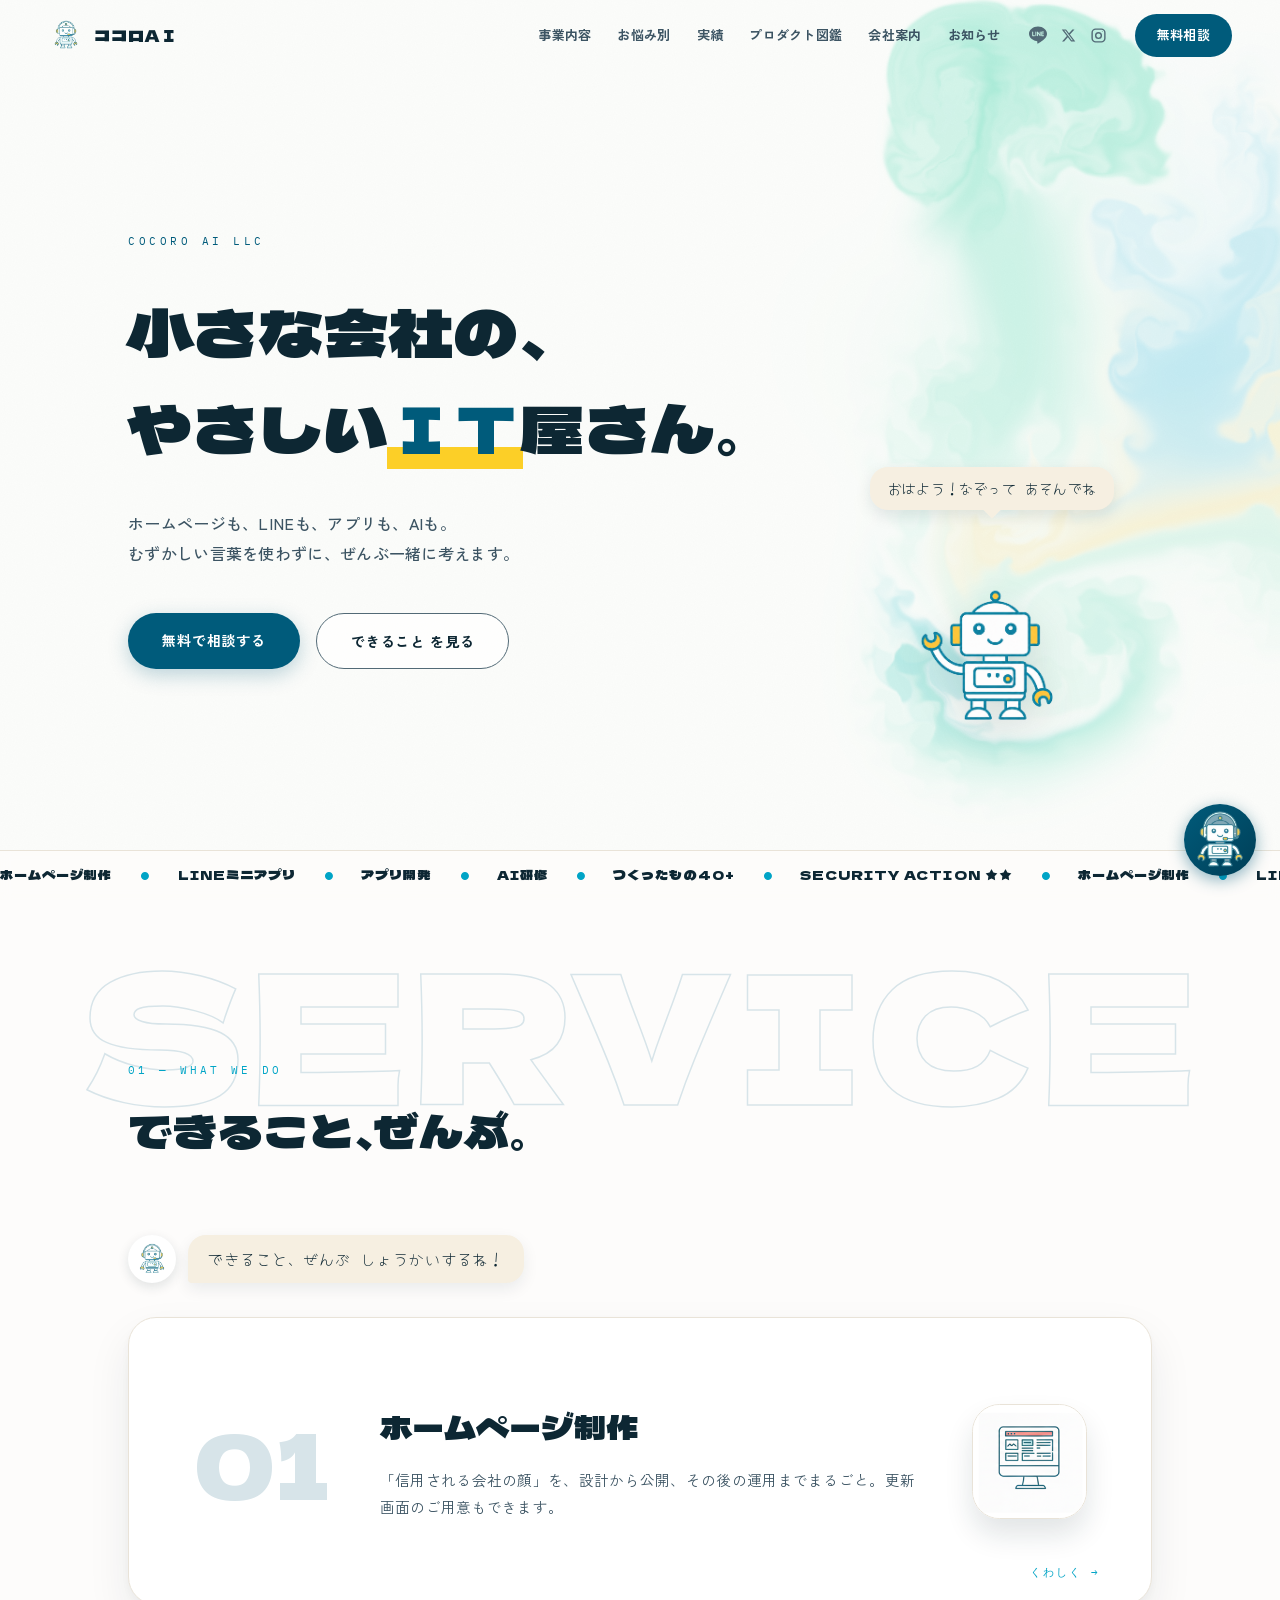
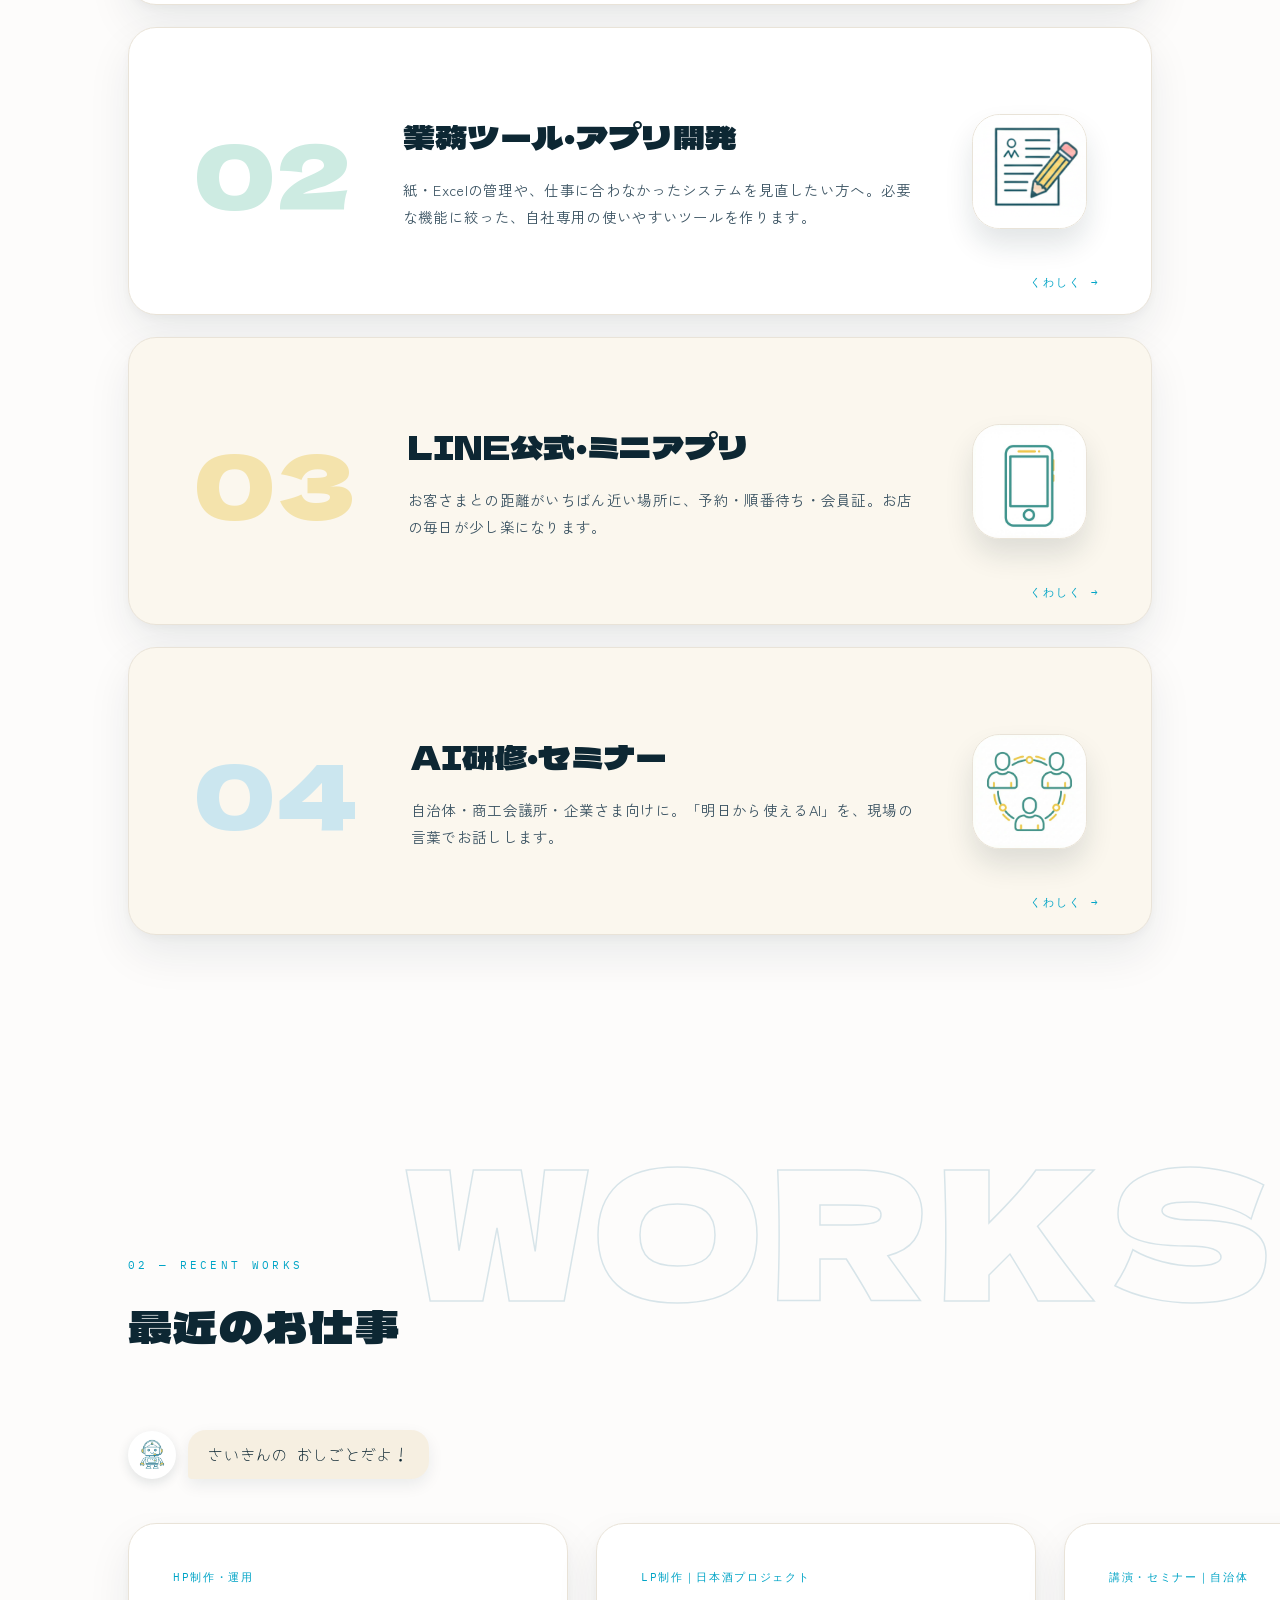
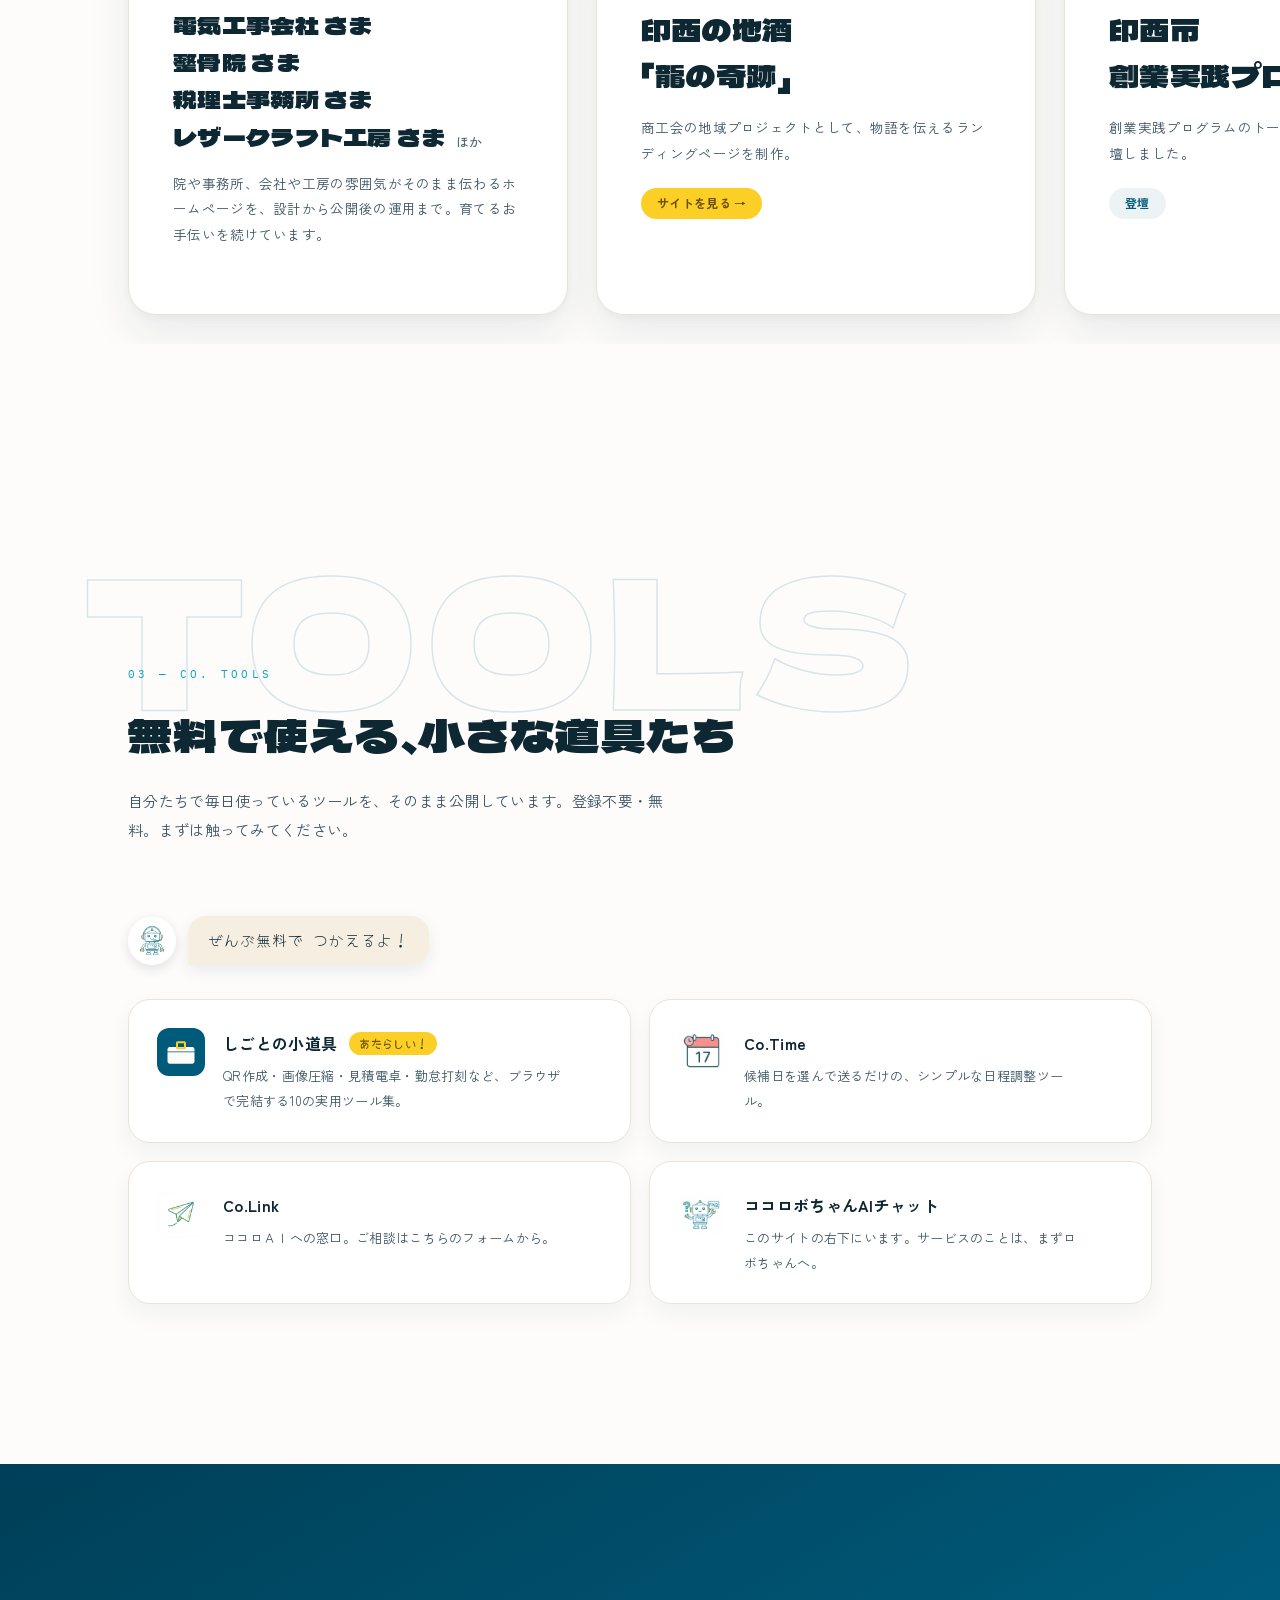
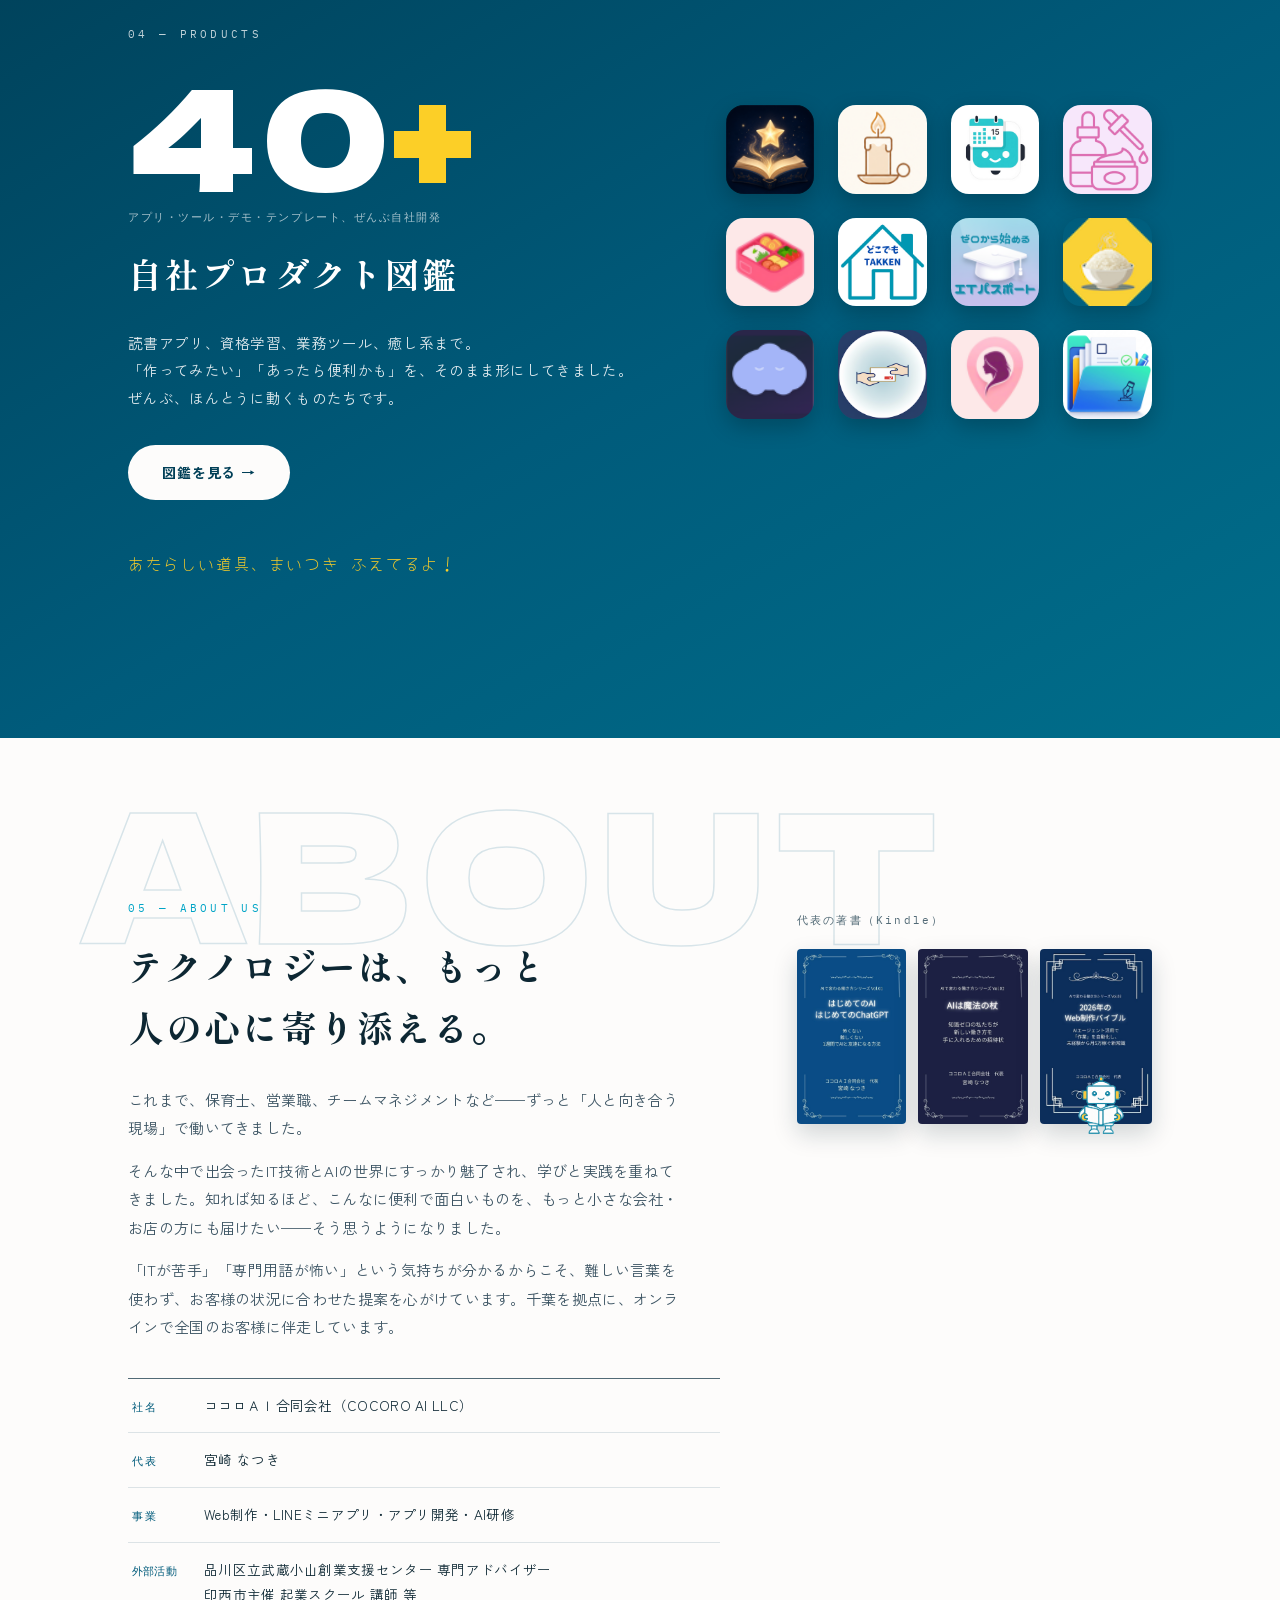
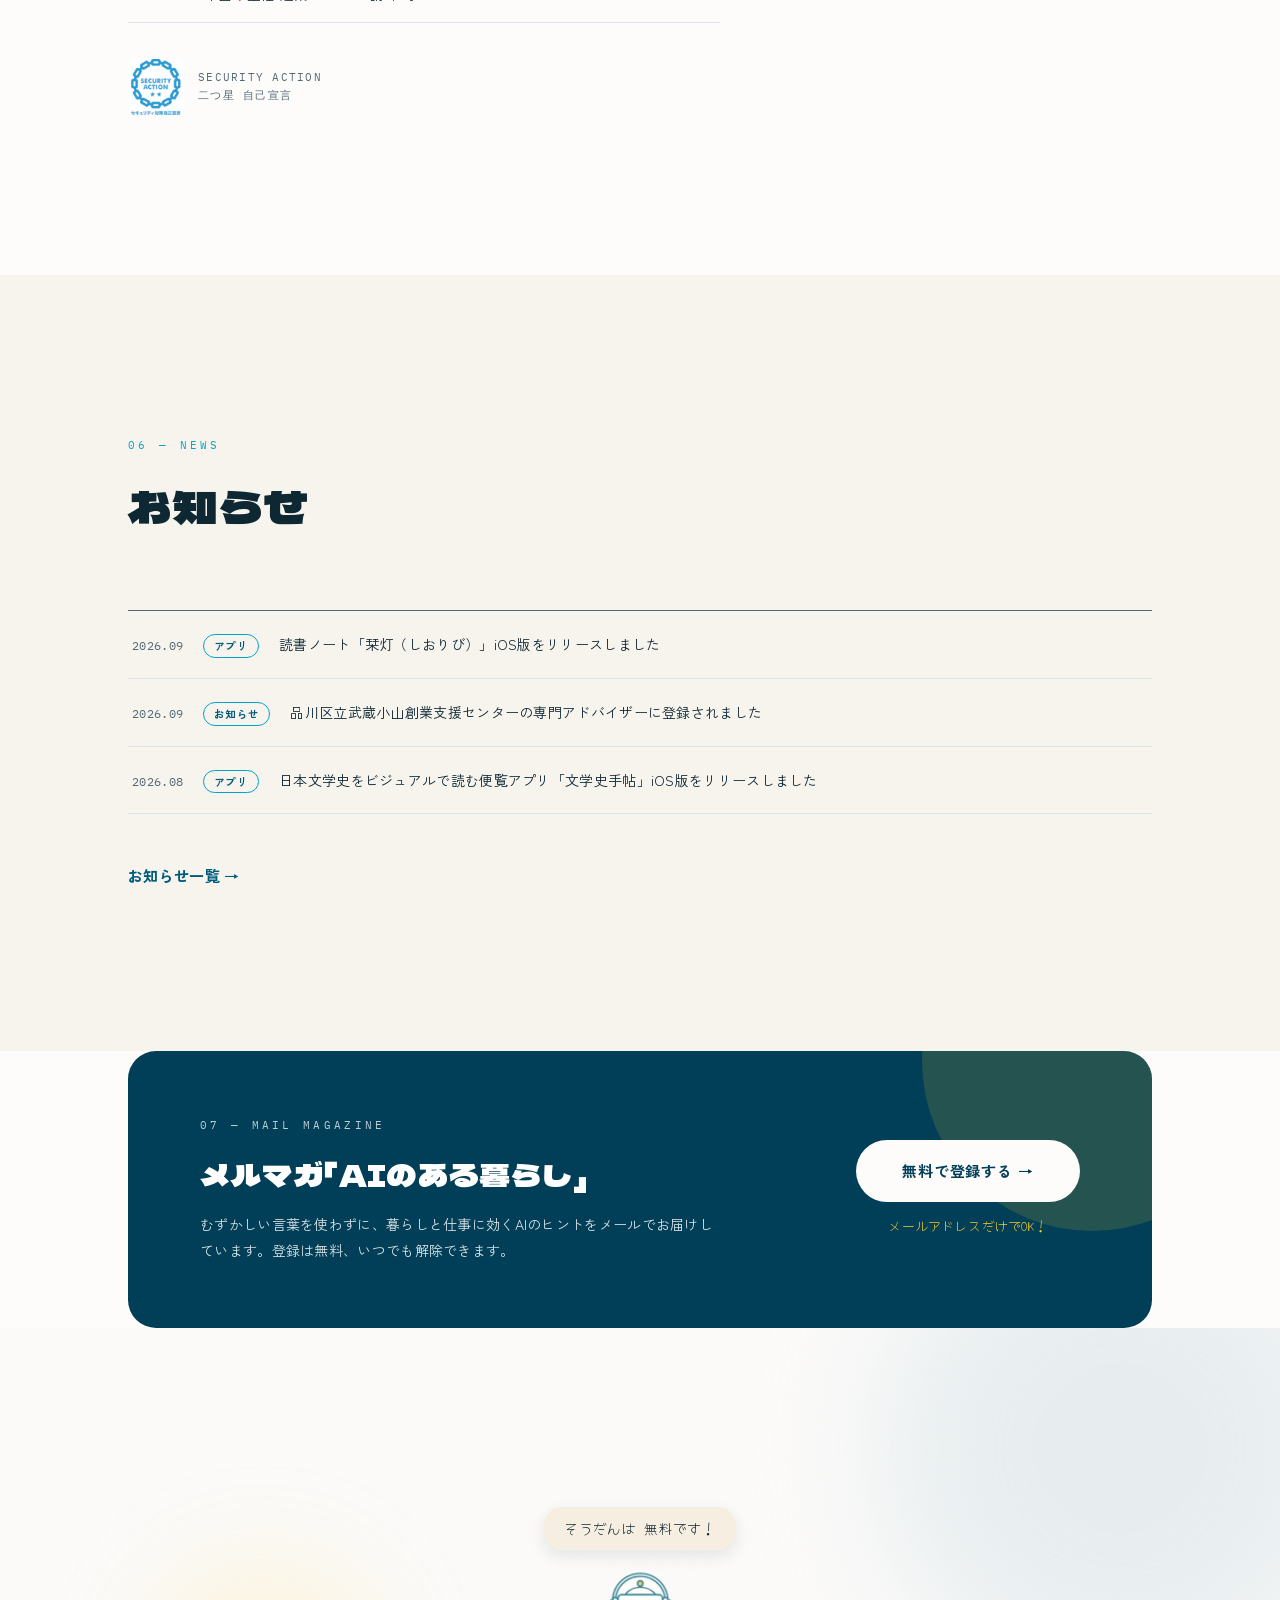
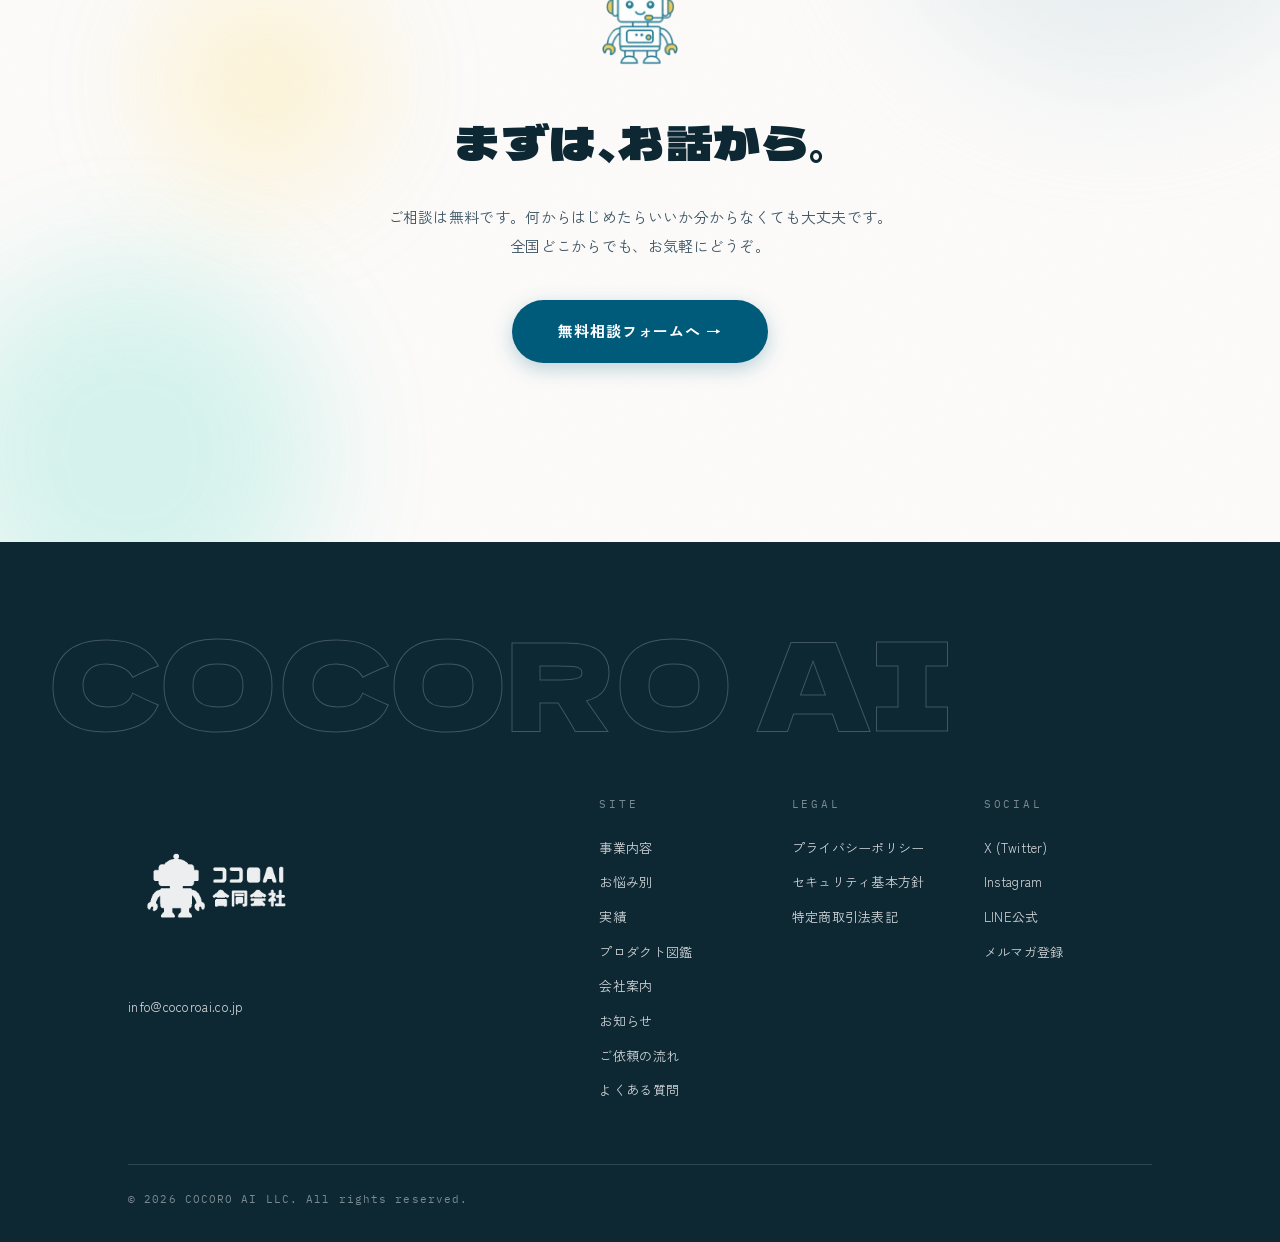
==== commit a09afc22: "Switch canonical host to apex cocoroai.co.jp (CNAME, canonical, sitemap, robots, links) Co-Authored-" ====
--- a/index.html
+++ b/index.html
@@ -7,20 +7,20 @@
 <link rel="apple-touch-icon" sizes="180x180" href="images/apple-touch-icon.png">
 <title>ココロＡＩ合同会社｜小さな会社の、やさしいＩＴ屋さん。</title>
 <meta name="description" content="小さな会社とお店の、やさしいIT屋さん。ホームページ制作・LINEミニアプリ・アプリ開発・AI研修まで、ちょうどいい大きさで全国に伴走します。">
-<link rel="canonical" href="https://www.cocoroai.co.jp/">
+<link rel="canonical" href="https://cocoroai.co.jp/">
 <meta property="og:title" content="ココロＡＩ合同会社｜小さな会社の、やさしいＩＴ屋さん。">
 <meta property="og:description" content="小さな会社とお店の、やさしいIT屋さん。ホームページ制作・LINEミニアプリ・アプリ開発・AI研修まで、ちょうどいい大きさで全国に伴走します。">
-<meta property="og:url" content="https://www.cocoroai.co.jp/">
+<meta property="og:url" content="https://cocoroai.co.jp/">
 <meta property="og:type" content="website">
 <meta property="og:site_name" content="ココロＡＩ合同会社">
 <meta property="og:locale" content="ja_JP">
-<meta property="og:image" content="https://www.cocoroai.co.jp/images/ogp.png">
+<meta property="og:image" content="https://cocoroai.co.jp/images/ogp.png">
 <meta property="og:image:width" content="1200">
 <meta property="og:image:height" content="630">
 <meta name="twitter:card" content="summary_large_image">
 <meta name="twitter:title" content="ココロＡＩ合同会社｜小さな会社の、やさしいＩＴ屋さん。">
 <meta name="twitter:description" content="小さな会社とお店の、やさしいIT屋さん。ホームページ制作・LINEミニアプリ・アプリ開発・AI研修まで、ちょうどいい大きさで全国に伴走します。">
-<meta name="twitter:image" content="https://www.cocoroai.co.jp/images/ogp.png">
+<meta name="twitter:image" content="https://cocoroai.co.jp/images/ogp.png">
 <link rel="preconnect" href="https://fonts.googleapis.com">
 <link rel="preconnect" href="https://fonts.gstatic.com" crossorigin>
 <link href="https://fonts.googleapis.com/css2?family=Dela+Gothic+One&family=IBM+Plex+Mono:wght@400;500&family=Shippori+Mincho+B1:wght@600;800&family=Yomogi&family=Zen+Kaku+Gothic+New:wght@400;500;700&display=swap" rel="stylesheet">
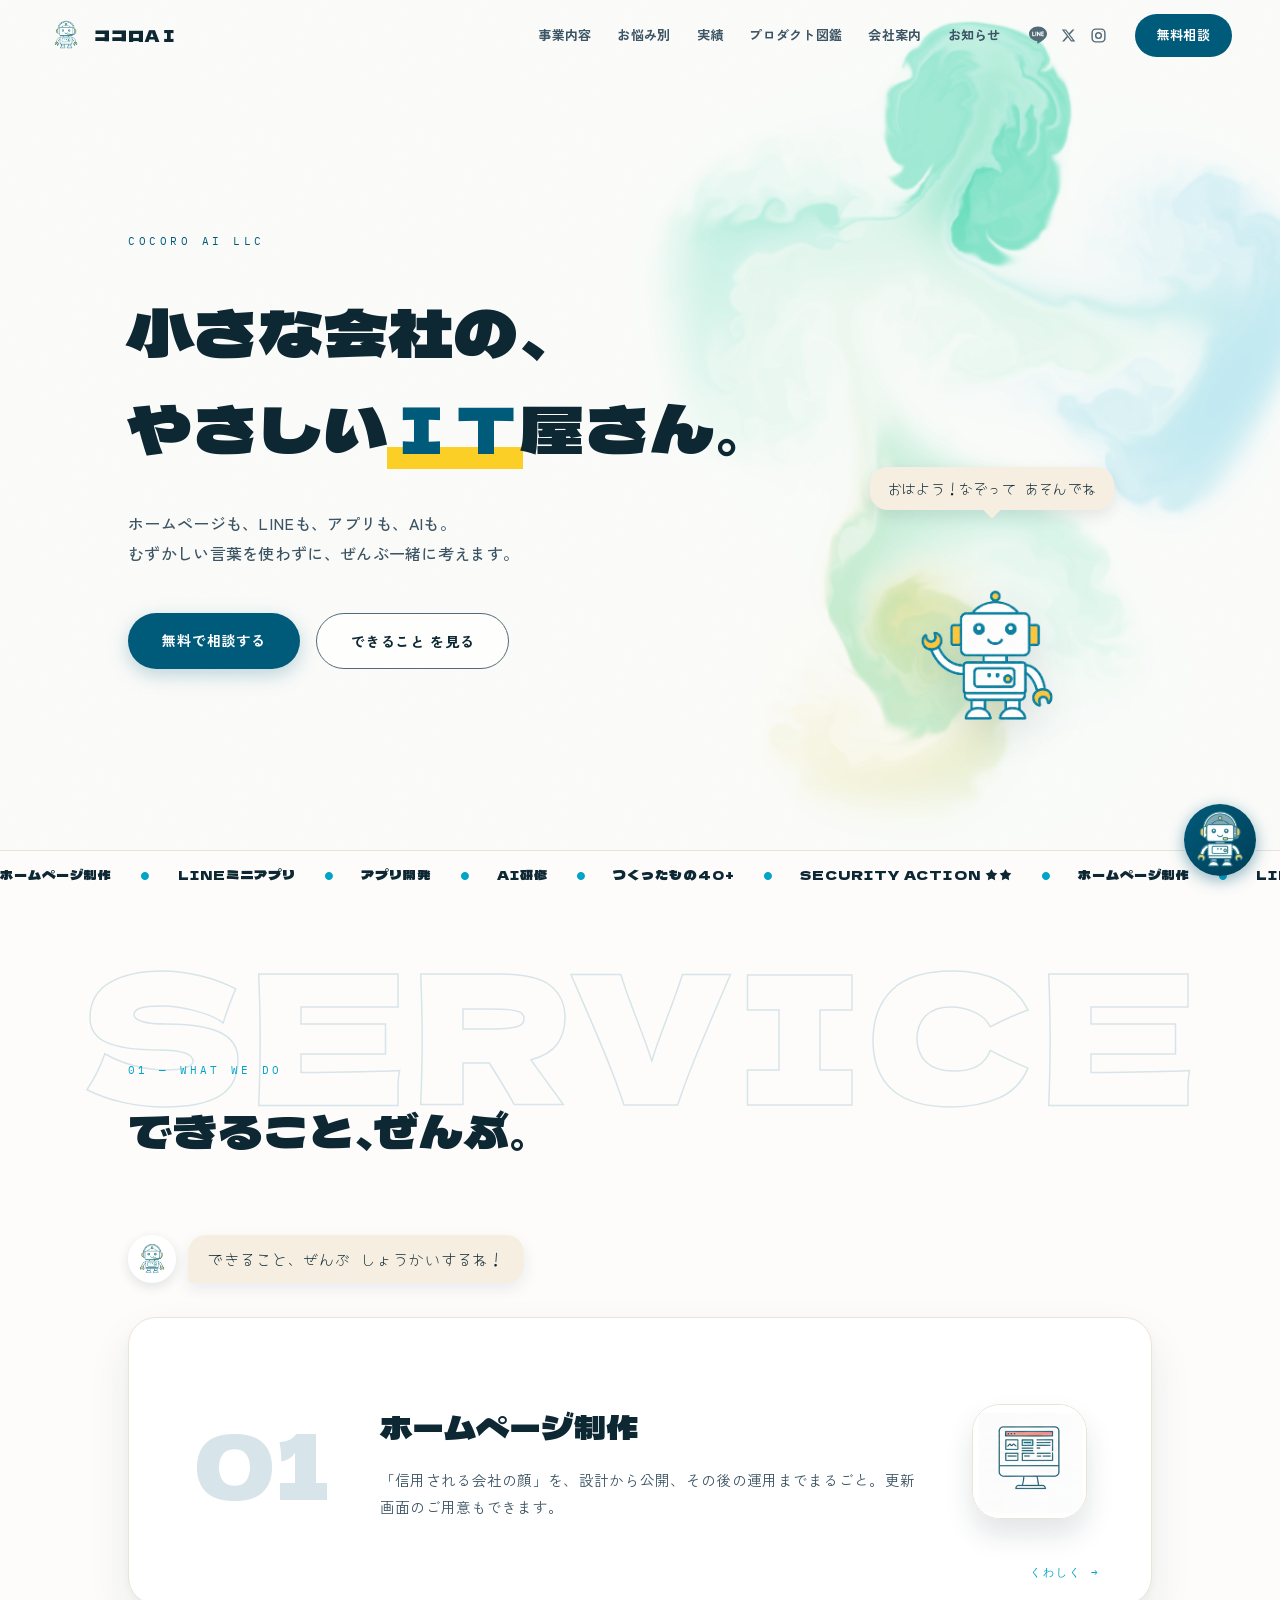
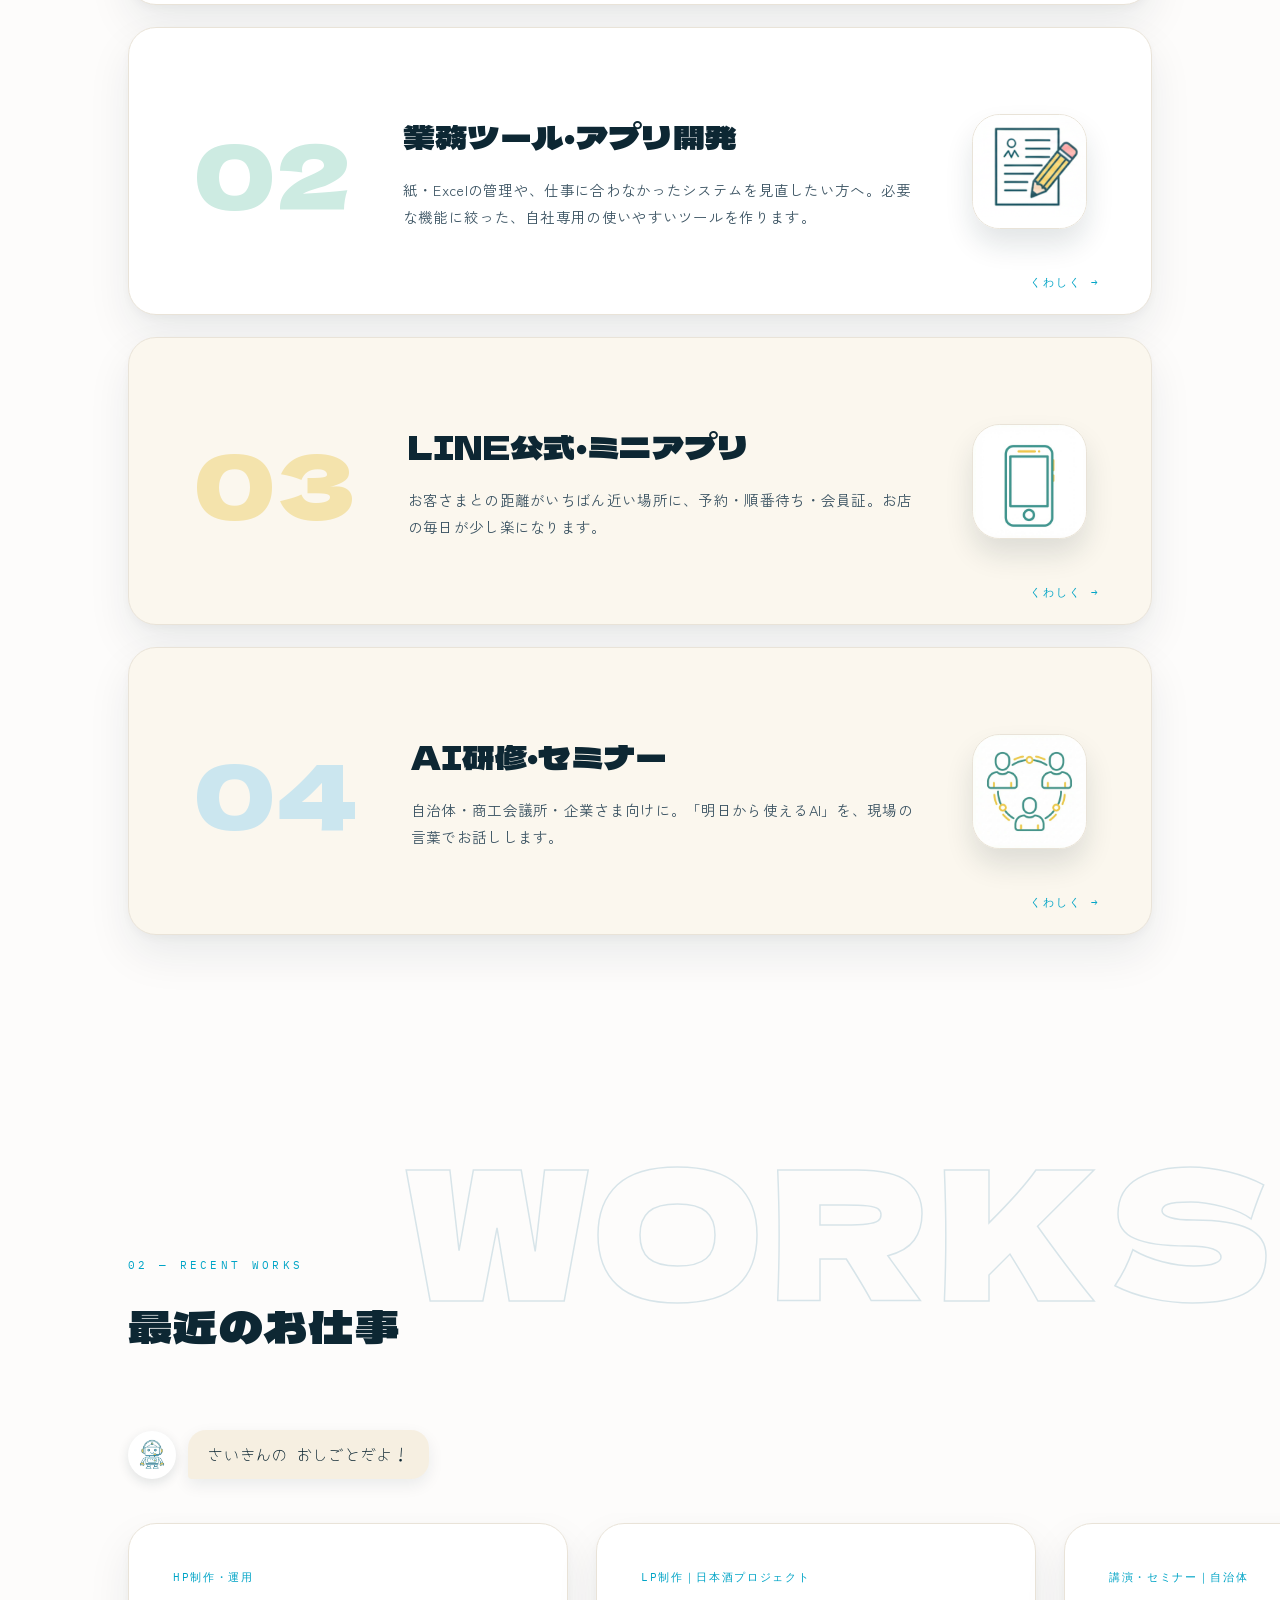
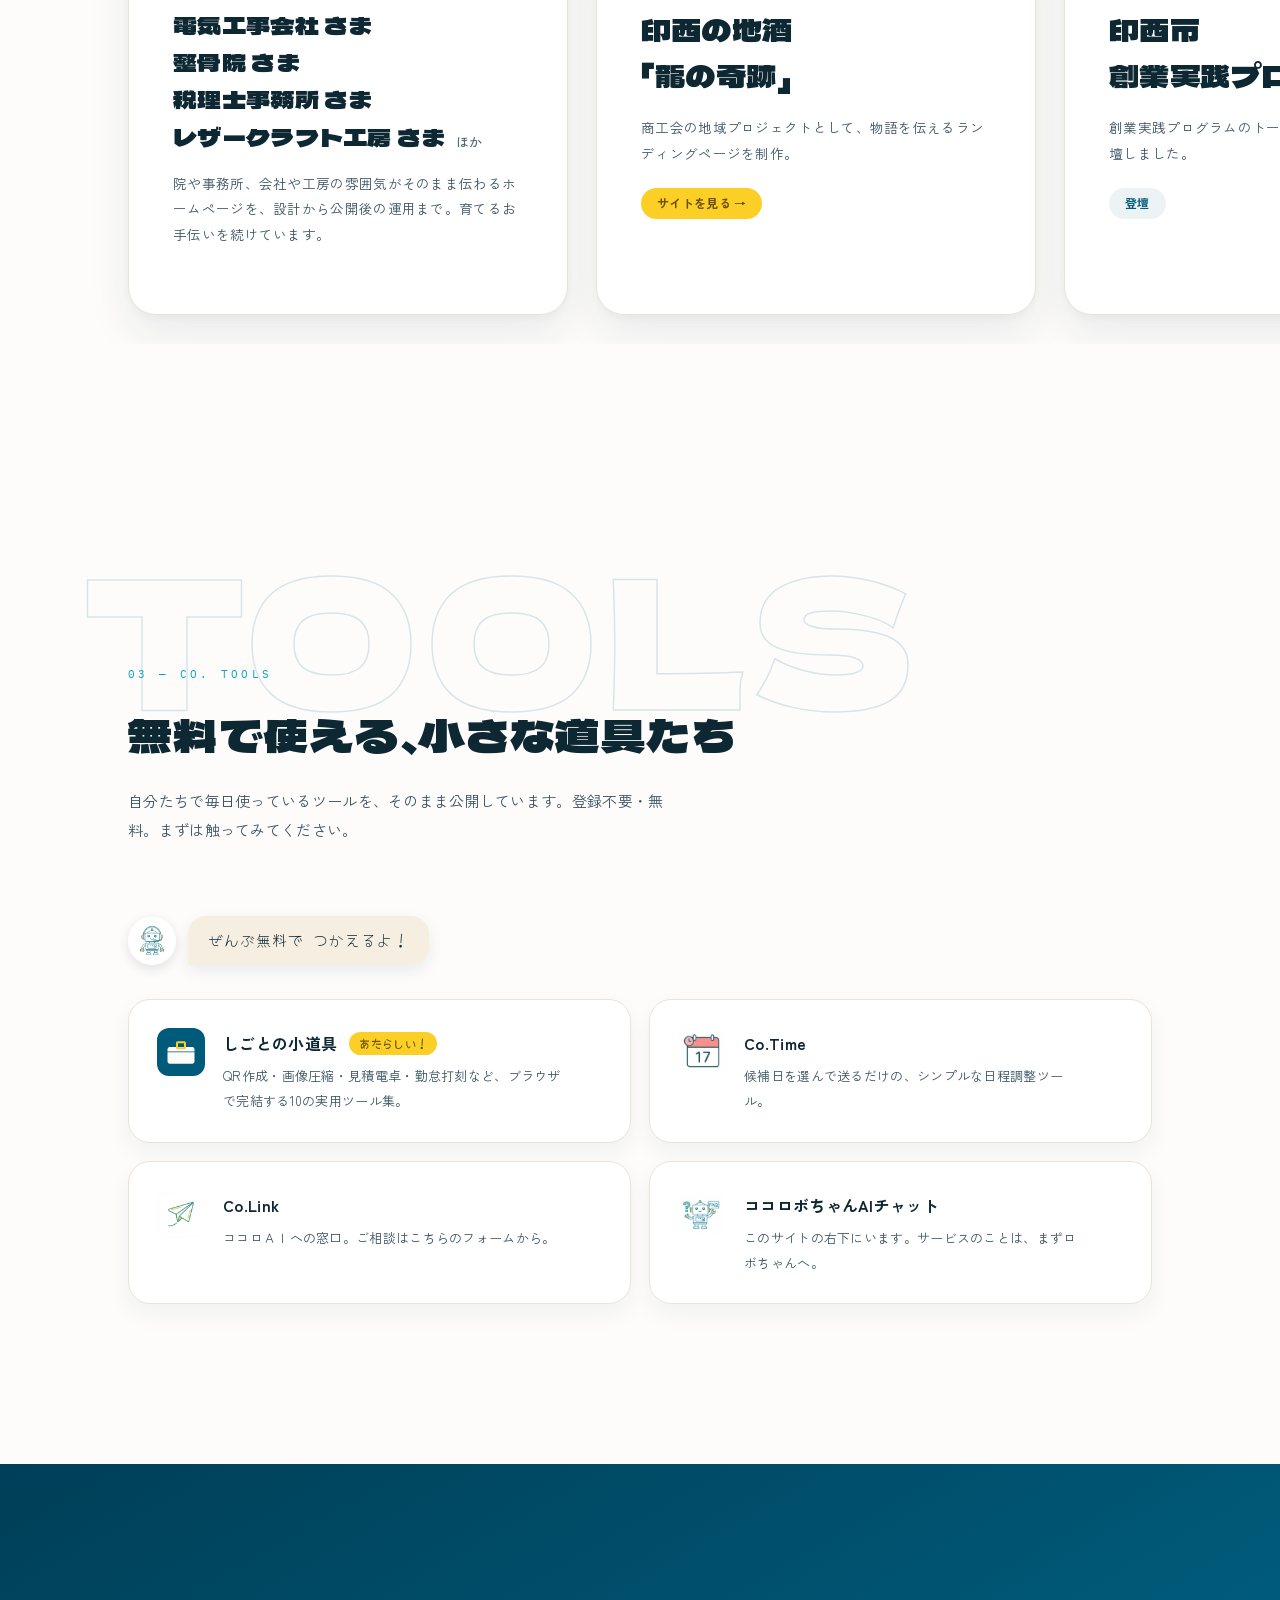
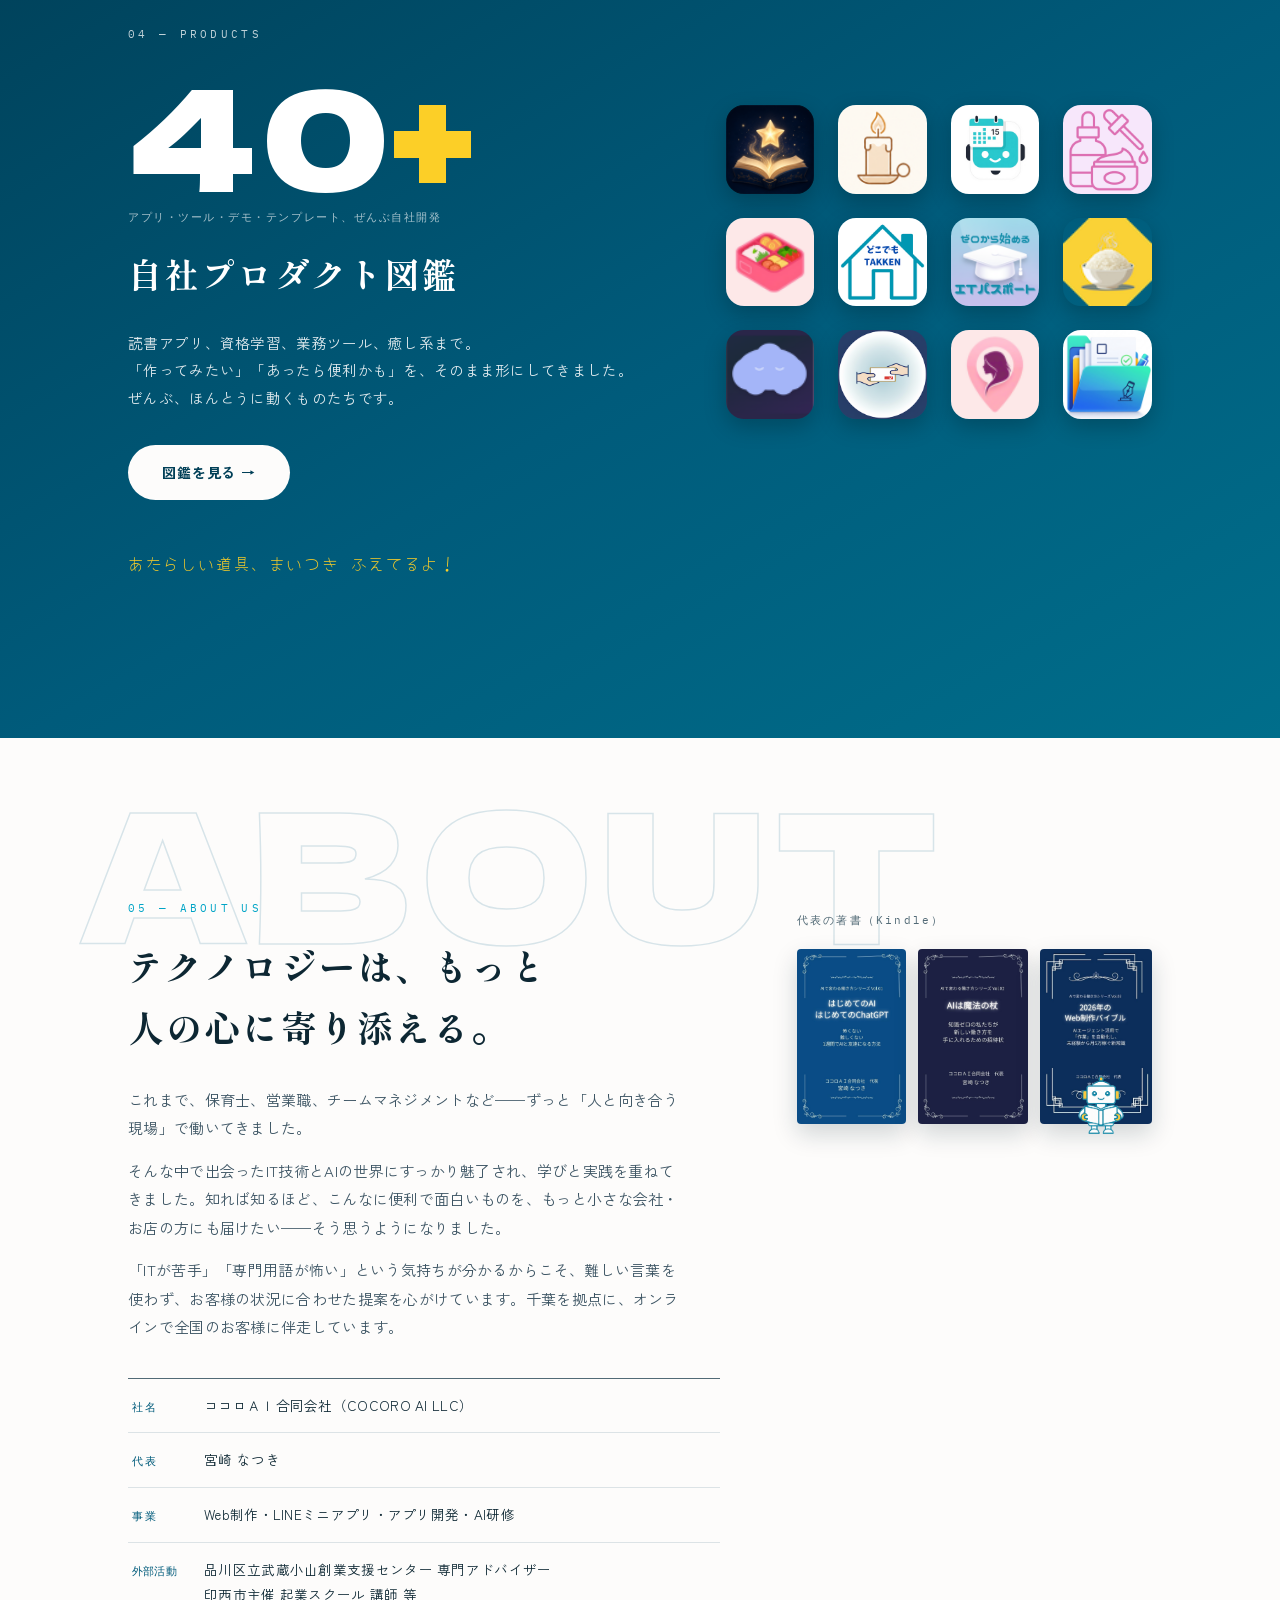
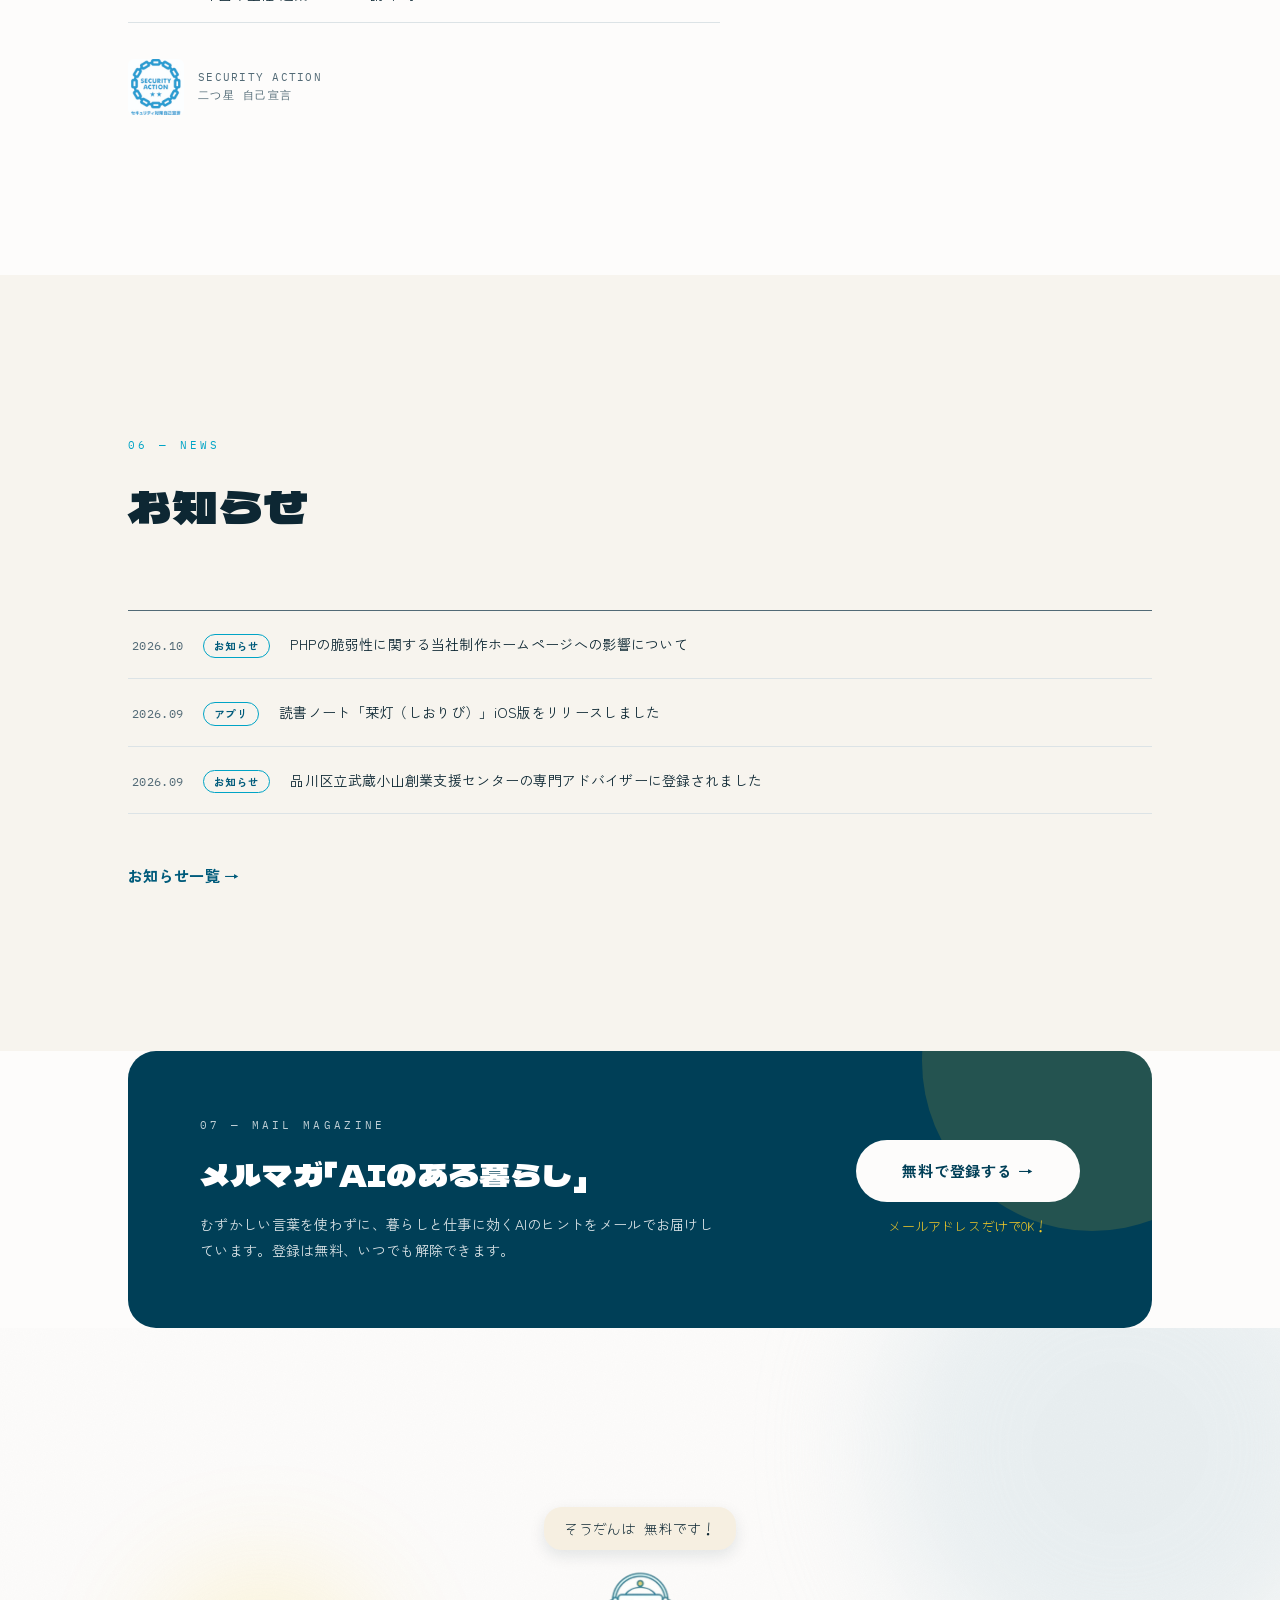
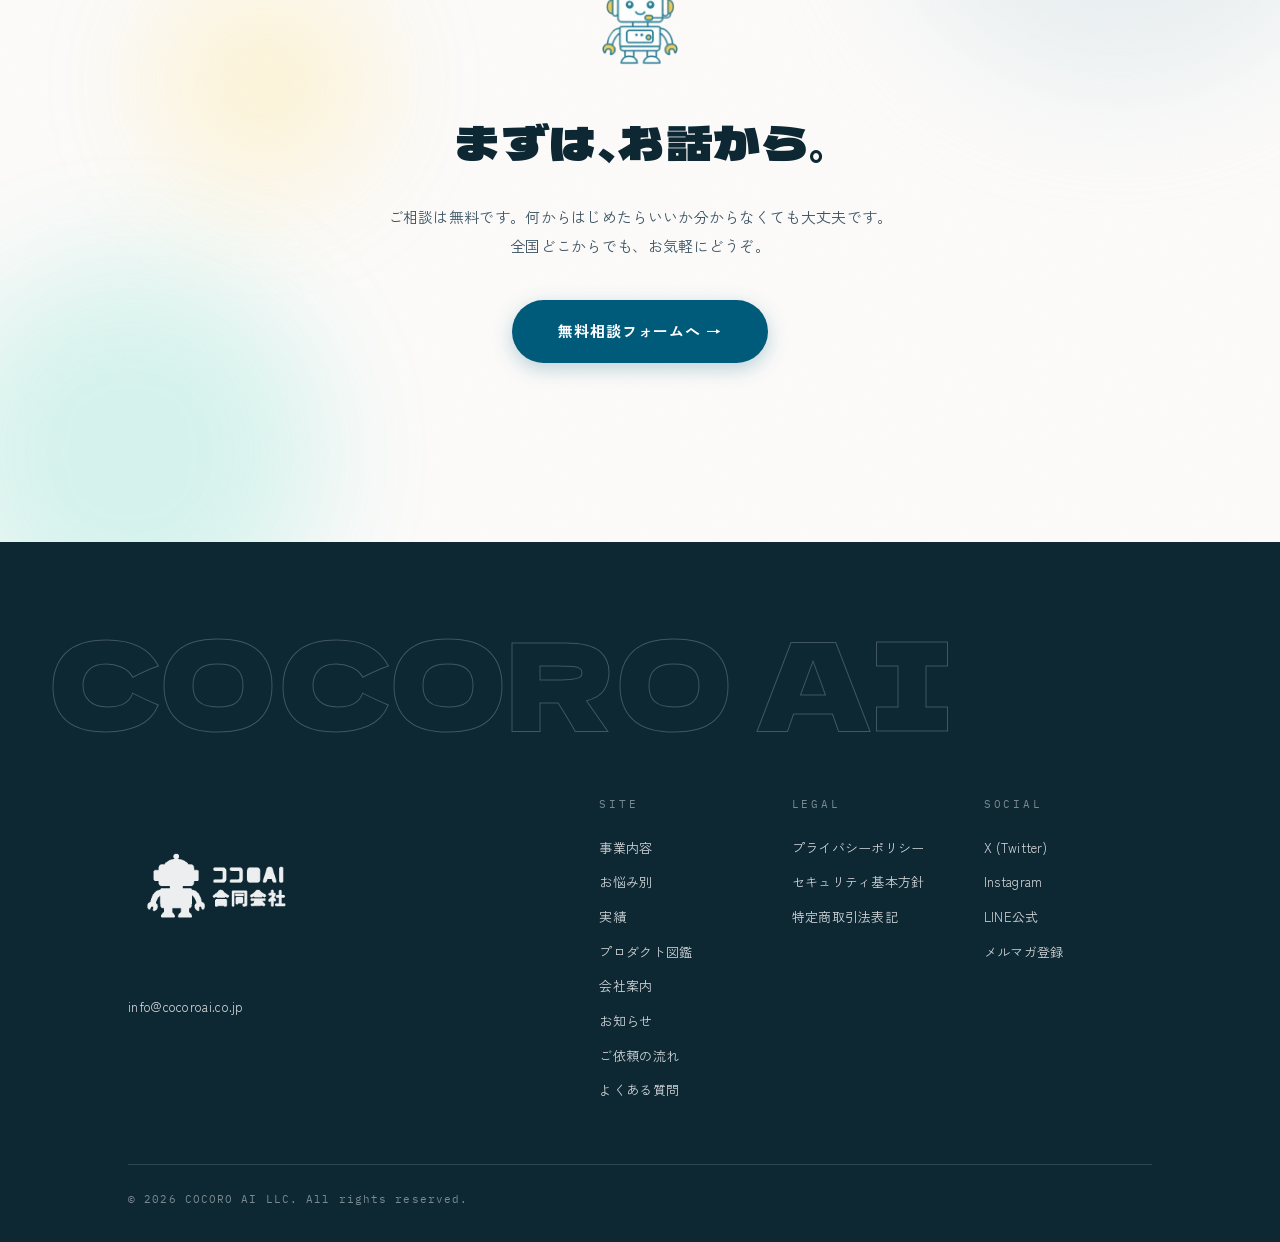
==== commit 659c58ab: "feat: add notice on PHP vulnerability impact for sites we built (no PHP update needed) Co-Authored-B" ====
--- a/index.html
+++ b/index.html
@@ -324,9 +324,9 @@
     <h2 class="sec-title">お知らせ</h2>
   </div>
   <ul class="news-list reveal">
+    <li><a href="news/php-2026.html" style="display:contents;color:inherit;text-decoration:none"><time>2026.10</time><span class="news-tag">お知らせ</span><p>PHPの脆弱性に関する当社制作ホームページへの影響について</p></a></li>
     <li><a href="https://apps.apple.com/us/app/%E6%A0%9E%E7%81%AF-%E3%81%BB%E3%82%93%E3%81%AE%E3%82%8A%E7%81%AF%E3%82%8B%E8%AA%AD%E6%9B%B8%E3%83%8E%E3%83%BC%E3%83%88/id6799999846" target="_blank" rel="noopener" style="display:contents;color:inherit;text-decoration:none"><time>2026.09</time><span class="news-tag">アプリ</span><p>読書ノート「栞灯（しおりび）」iOS版をリリースしました</p></a></li>
     <li><a href="news/musashikoyama-2026.html" style="display:contents;color:inherit;text-decoration:none"><time>2026.09</time><span class="news-tag">お知らせ</span><p>品川区立武蔵小山創業支援センターの専門アドバイザーに登録されました</p></a></li>
-    <li><a href="https://apps.apple.com/jp/app/id6797441987" target="_blank" rel="noopener" style="display:contents;color:inherit;text-decoration:none"><time>2026.08</time><span class="news-tag">アプリ</span><p>日本文学史をビジュアルで読む便覧アプリ「文学史手帖」iOS版をリリースしました</p></a></li>
   </ul>
   <p class="section__foot reveal"><a class="textlink" href="news.html">お知らせ一覧 →</a></p>
 </section>
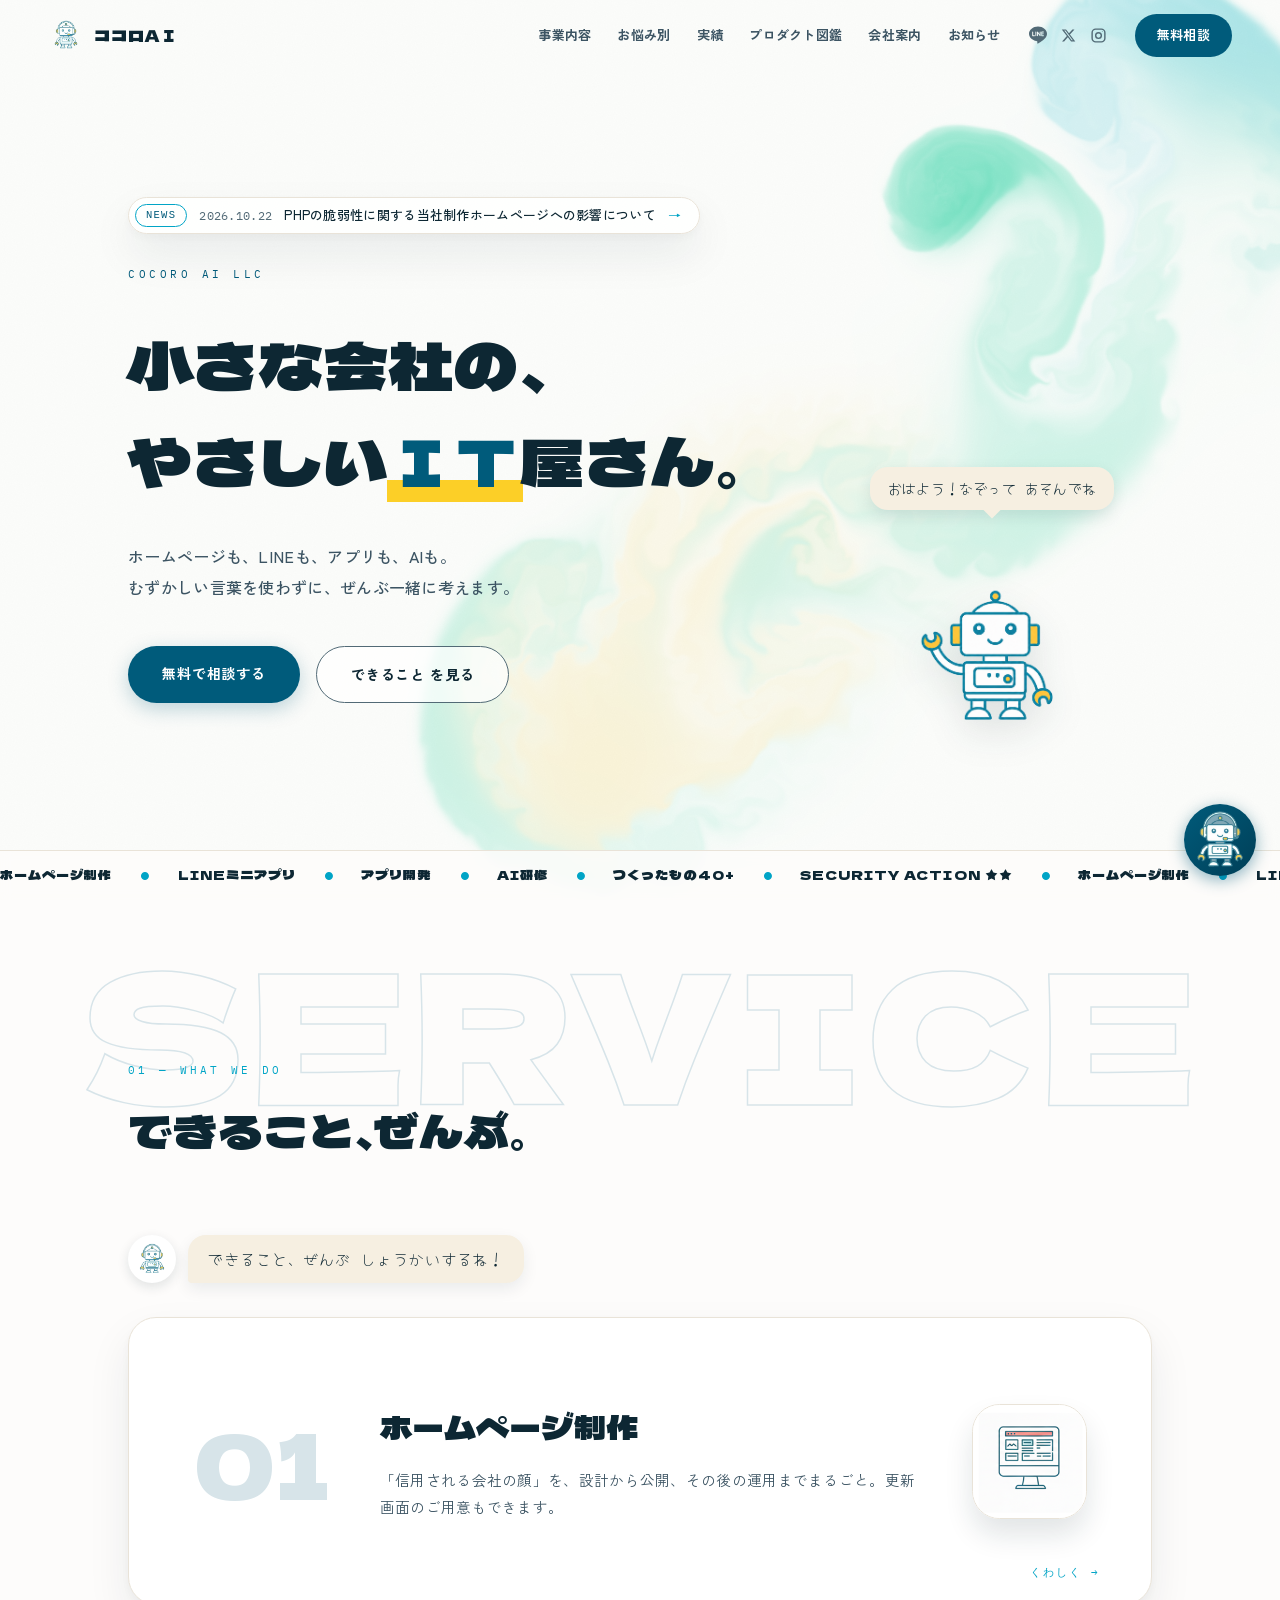
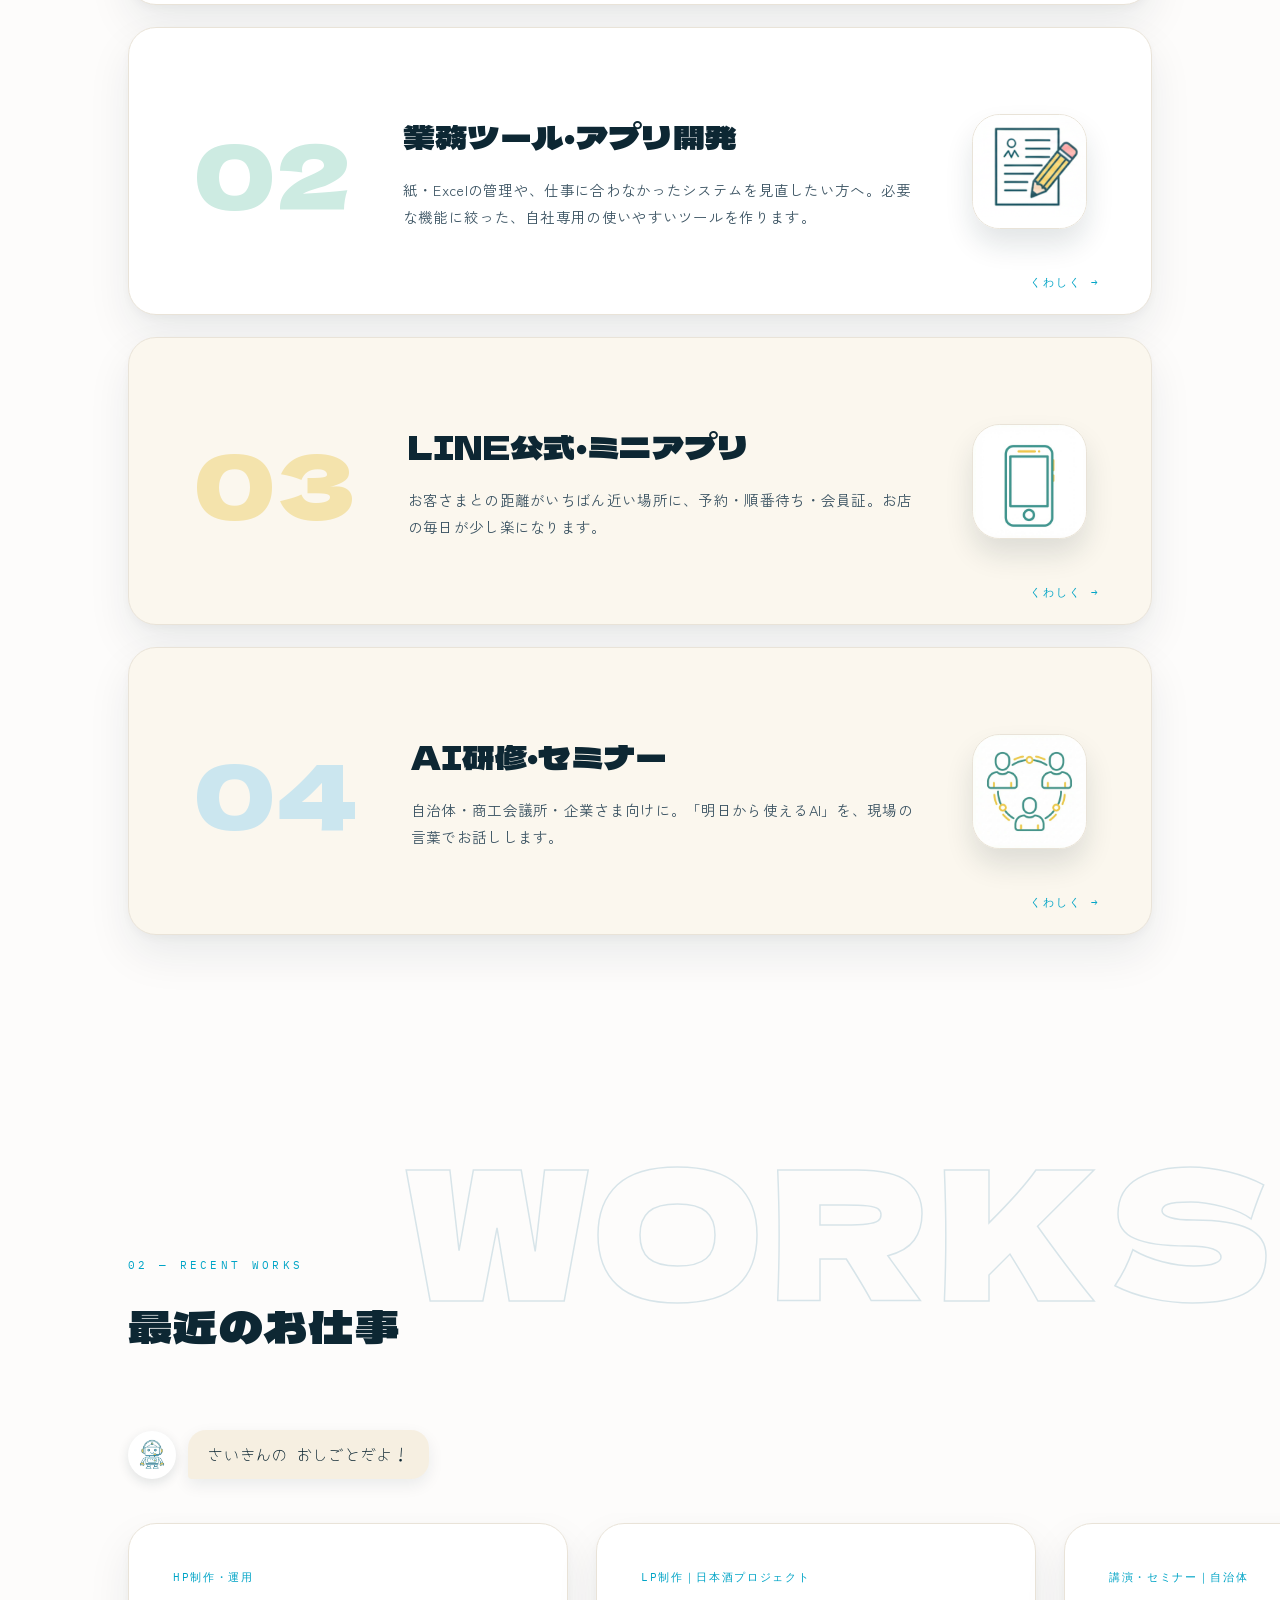
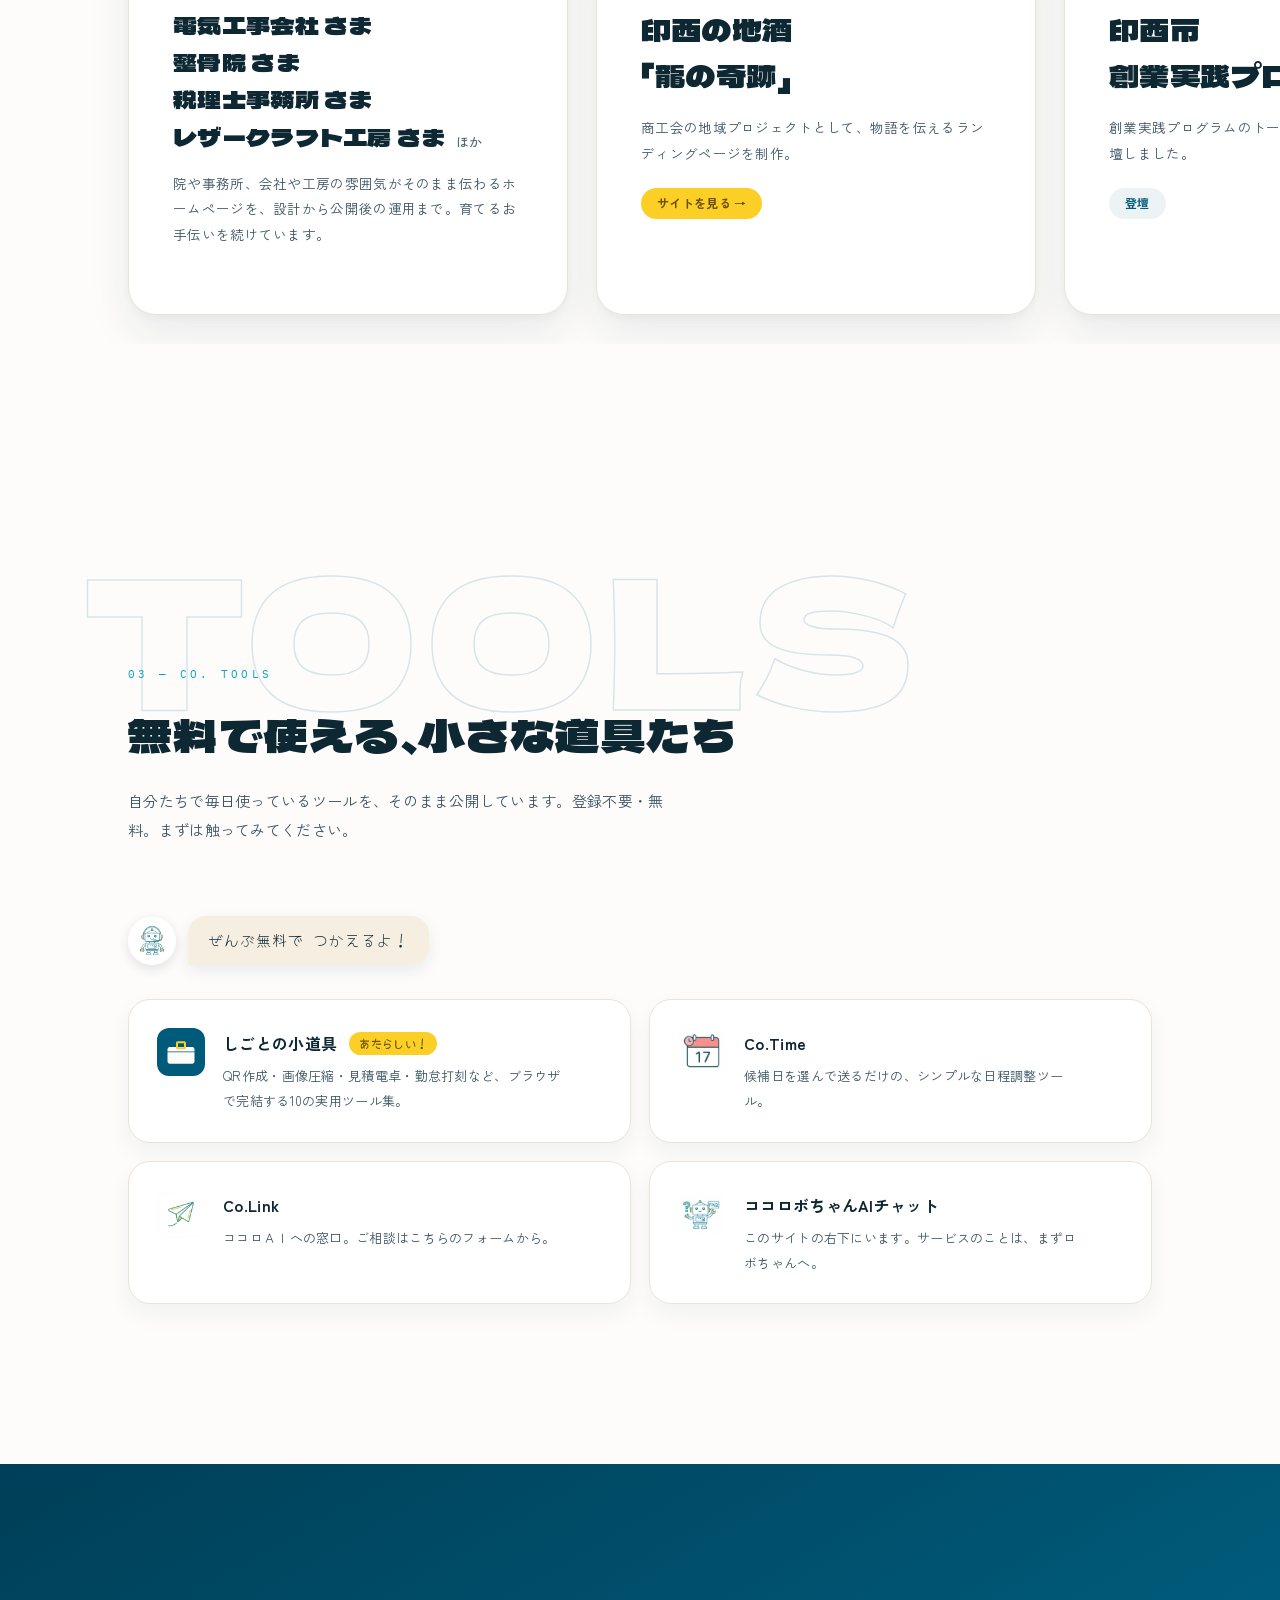
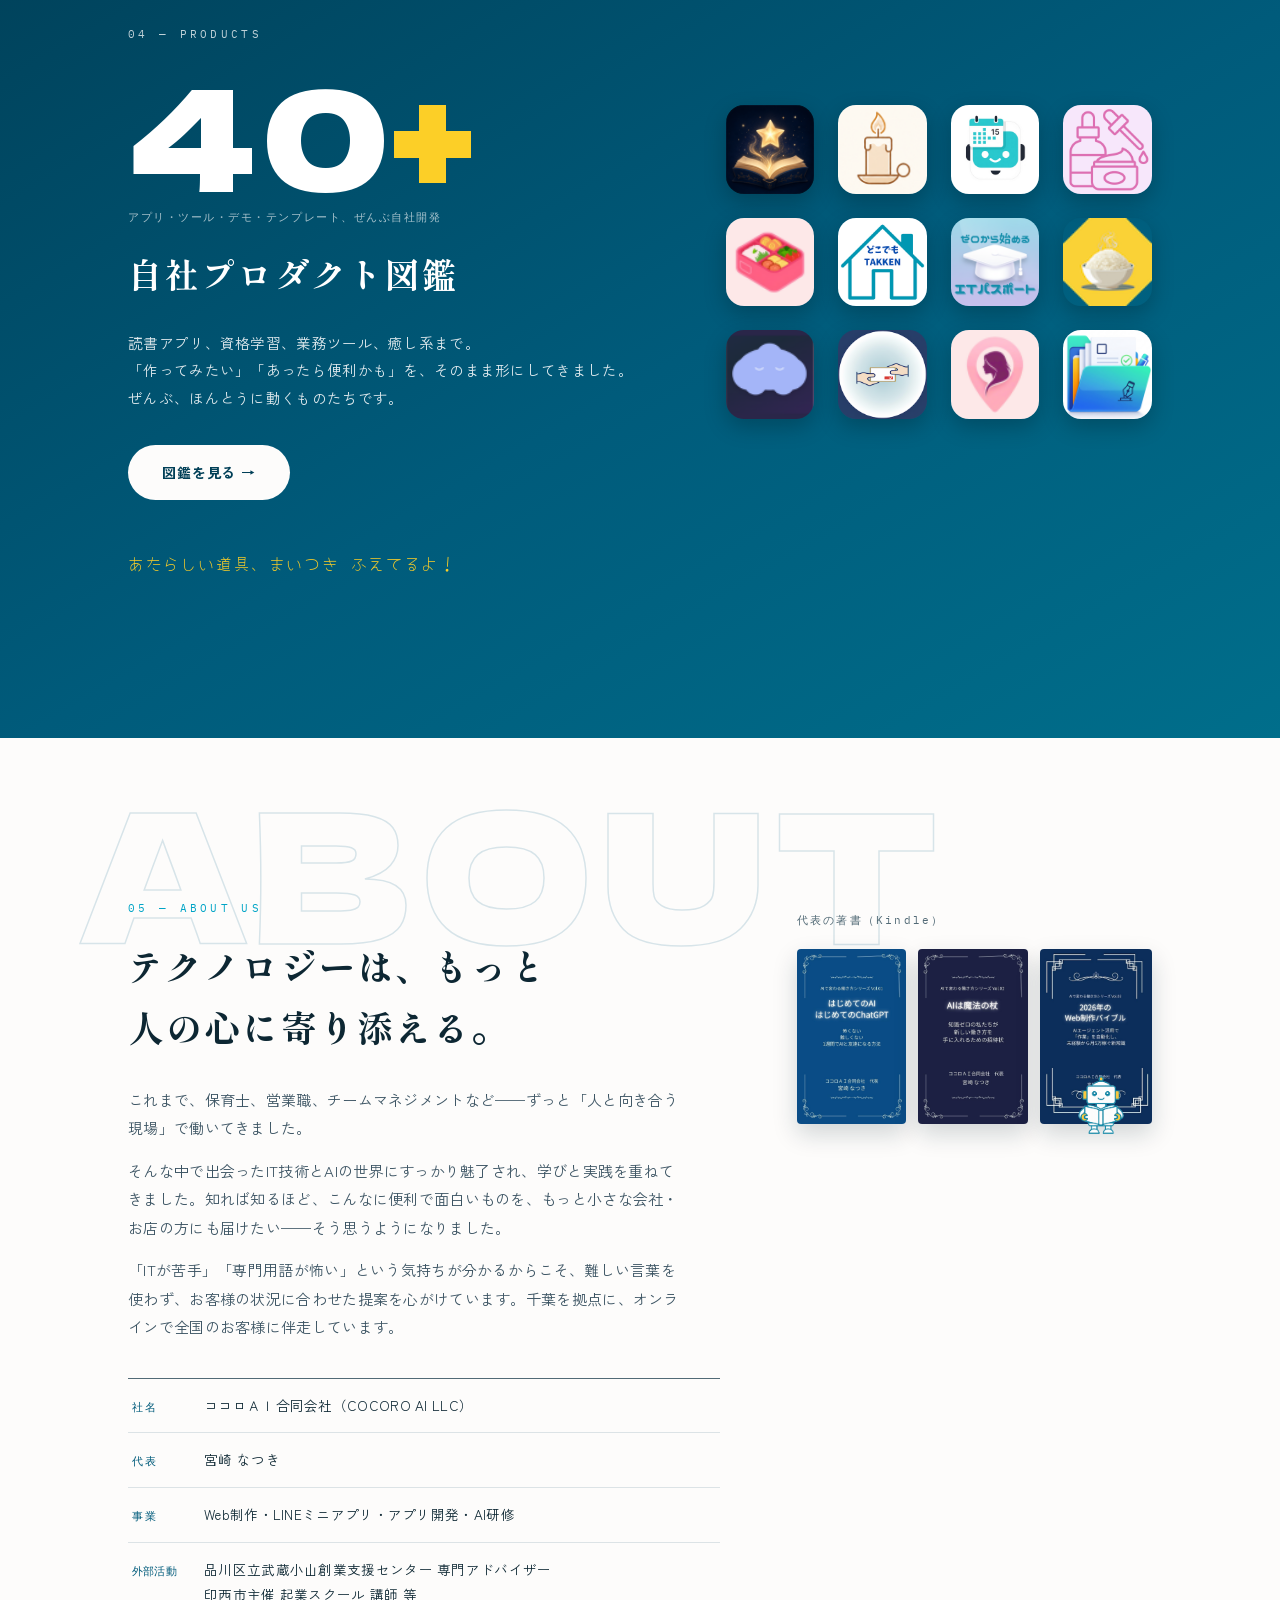
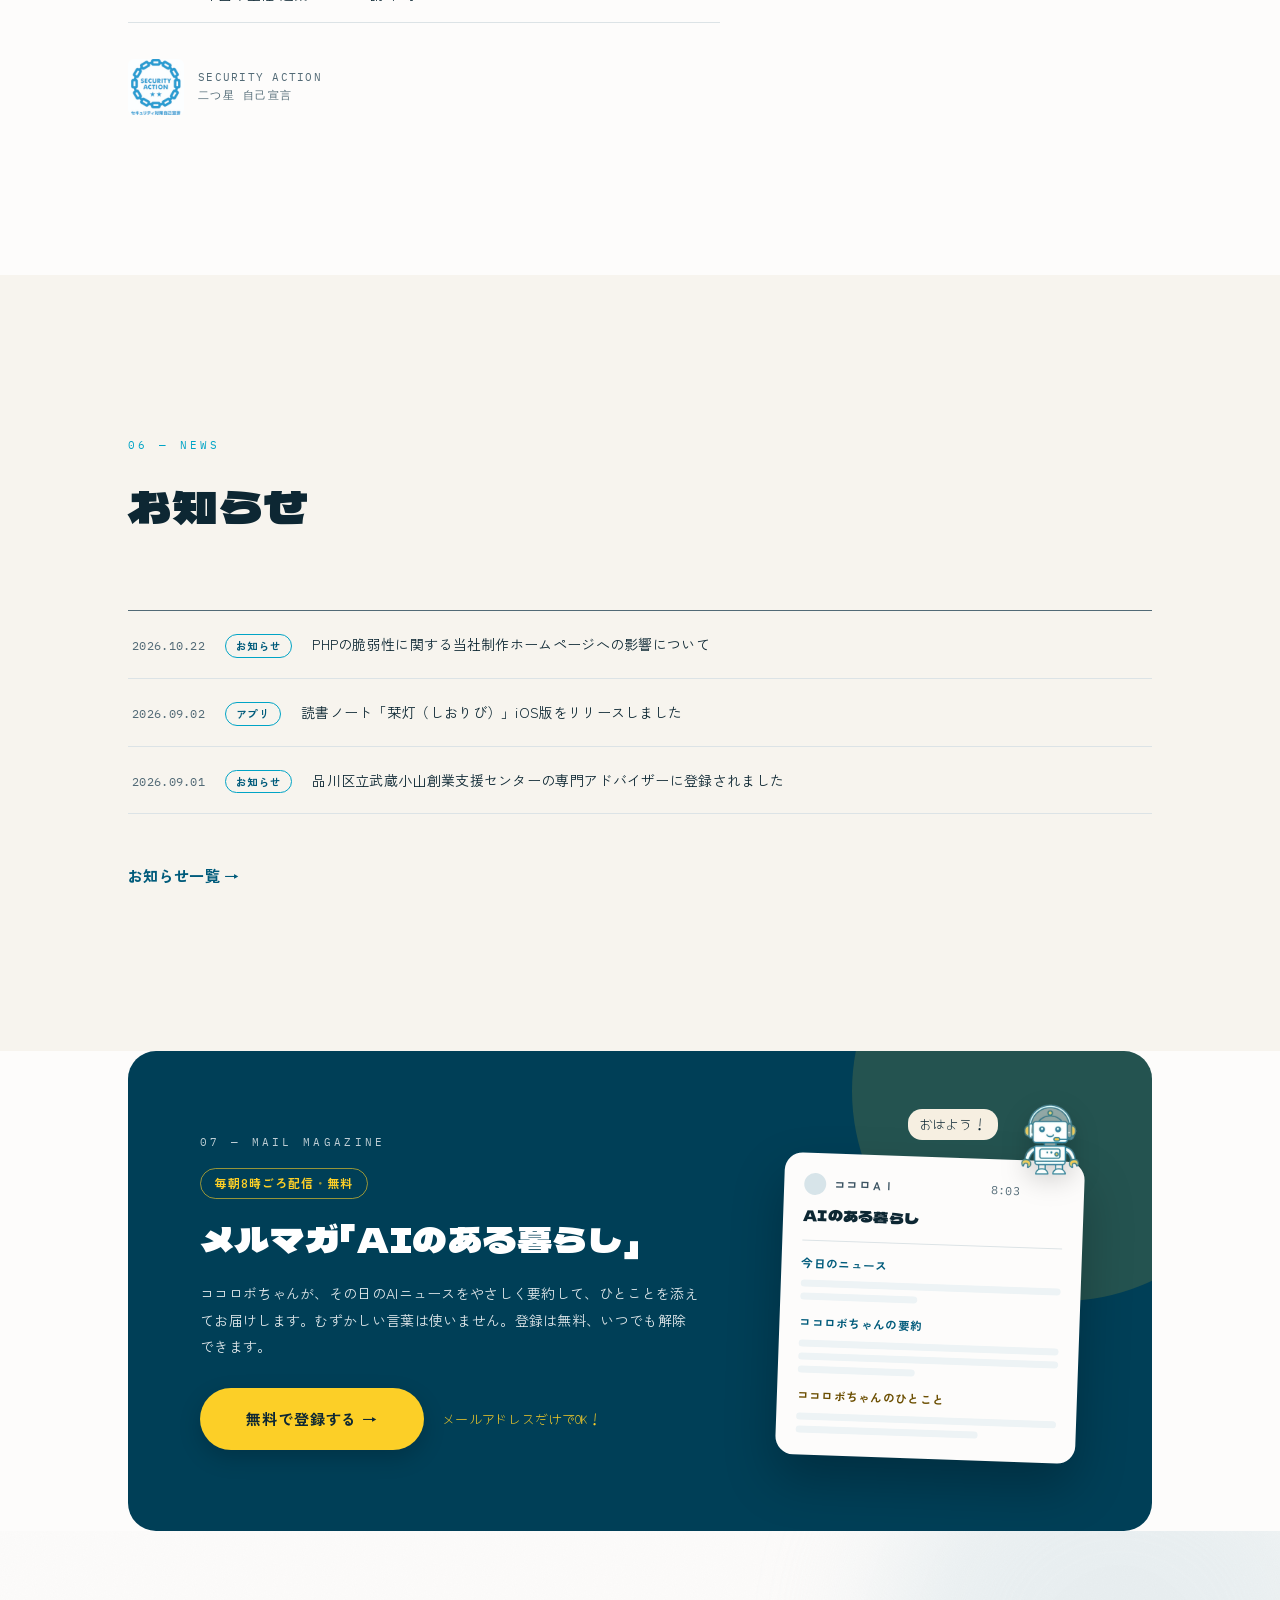
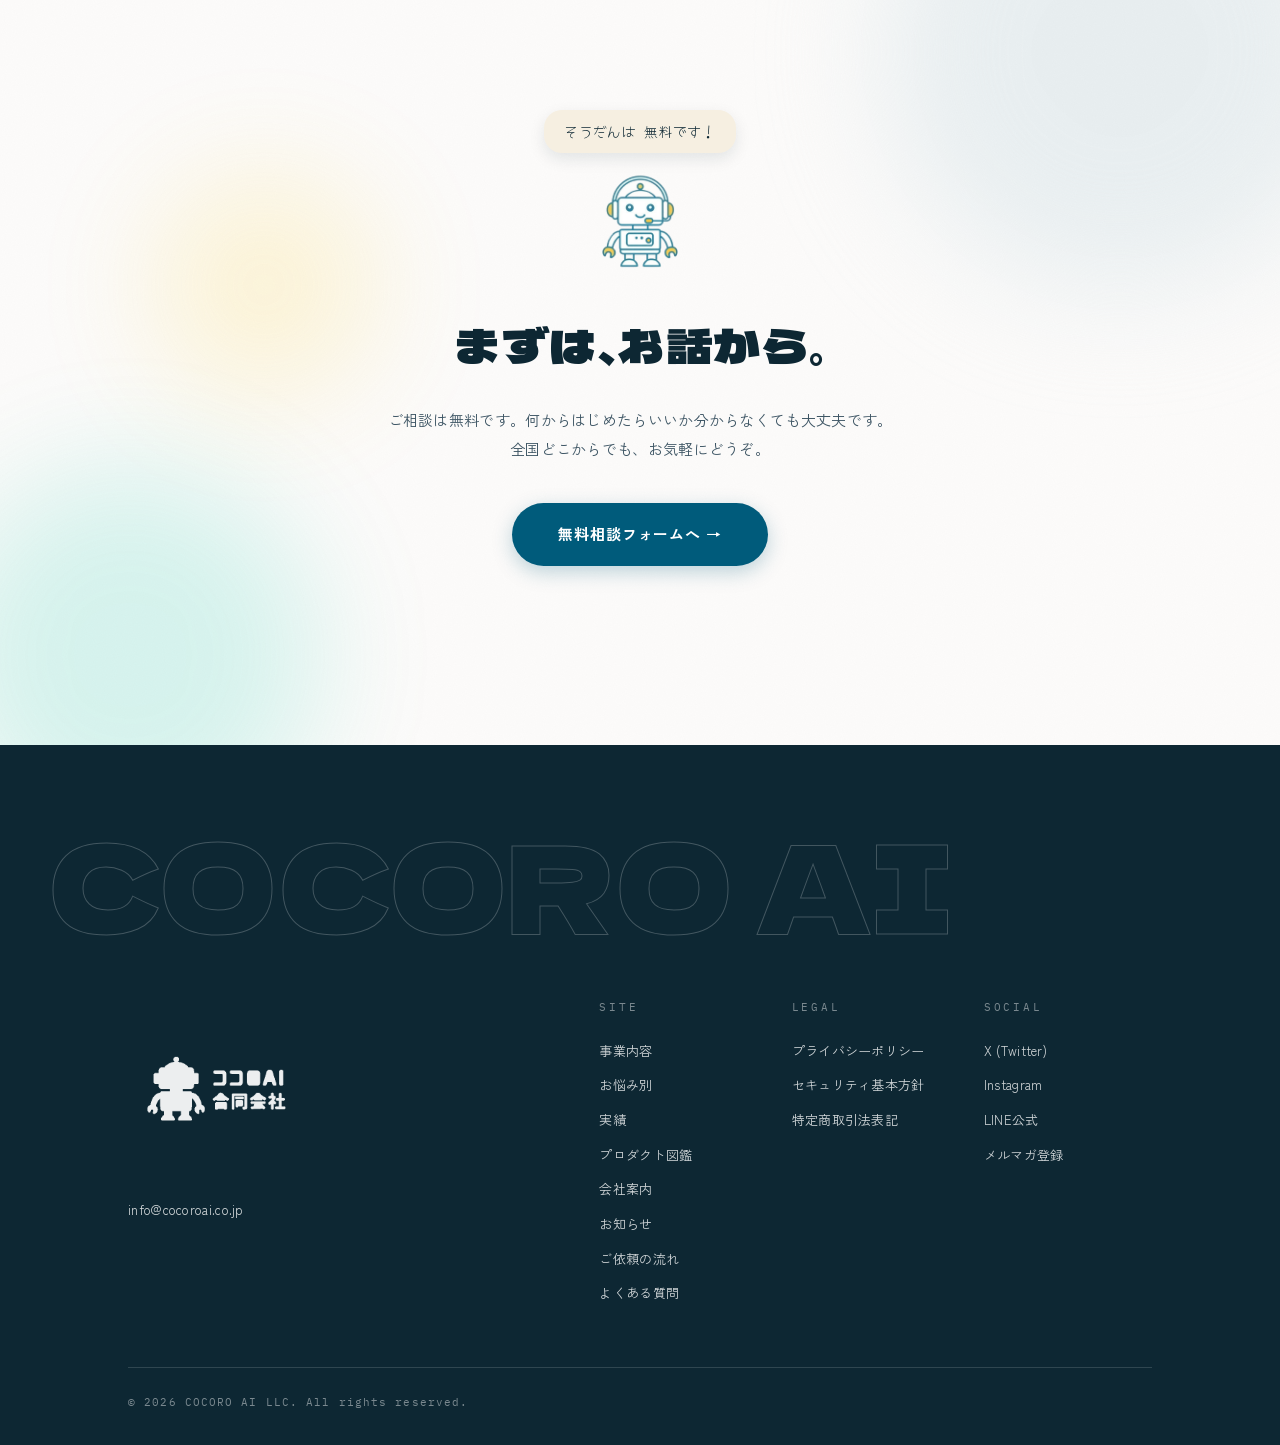
==== commit 68315fd8: "feat: make new notices and the newsletter stand out on the top page - Hero shows the latest notice a" ====
--- a/index.html
+++ b/index.html
@@ -24,7 +24,7 @@
 <link rel="preconnect" href="https://fonts.googleapis.com">
 <link rel="preconnect" href="https://fonts.gstatic.com" crossorigin>
 <link href="https://fonts.googleapis.com/css2?family=Dela+Gothic+One&family=IBM+Plex+Mono:wght@400;500&family=Shippori+Mincho+B1:wght@600;800&family=Yomogi&family=Zen+Kaku+Gothic+New:wght@400;500;700&display=swap" rel="stylesheet">
-<link rel="stylesheet" href="style.css?v=20261005a">
+<link rel="stylesheet" href="style.css?v=20261023a">
 </head>
 <body>
 
@@ -65,6 +65,7 @@
     <a href="#news"><i>06</i>お知らせ</a>
     <a href="faq.html"><i>07</i>よくある質問</a>
     <a href="flow.html"><i>08</i>ご依頼の流れ</a>
+    <a href="#newsletter"><i>09</i>メルマガ（無料）</a>
     <div class="drawer__sns">
       <a href="https://lin.ee/PIJfwYPT" target="_blank" rel="noopener">LINE</a>
       <a href="https://x.com/cocoroai_llc" target="_blank" rel="noopener">X</a>
@@ -82,6 +83,12 @@
   <div class="hero__grain" aria-hidden="true"></div>
 
   <div class="hero__inner">
+    <a class="hero-news" id="heroNews" href="news/php-2026.html">
+      <span class="hero-news__label">NEWS</span>
+      <time datetime="2026-10-22">2026.10.22</time>
+      <span class="hero-news__text">PHPの脆弱性に関する当社制作ホームページへの影響について</span>
+      <span class="hero-news__arrow" aria-hidden="true">→</span>
+    </a>
     <p class="hero__kicker">COCORO AI LLC</p>
     <h1 class="hero__title">
       <span class="ht-line">小さな会社の、</span>
@@ -324,9 +331,9 @@
     <h2 class="sec-title">お知らせ</h2>
   </div>
   <ul class="news-list reveal">
-    <li><a href="news/php-2026.html" style="display:contents;color:inherit;text-decoration:none"><time>2026.10</time><span class="news-tag">お知らせ</span><p>PHPの脆弱性に関する当社制作ホームページへの影響について</p></a></li>
-    <li><a href="https://apps.apple.com/us/app/%E6%A0%9E%E7%81%AF-%E3%81%BB%E3%82%93%E3%81%AE%E3%82%8A%E7%81%AF%E3%82%8B%E8%AA%AD%E6%9B%B8%E3%83%8E%E3%83%BC%E3%83%88/id6799999846" target="_blank" rel="noopener" style="display:contents;color:inherit;text-decoration:none"><time>2026.09</time><span class="news-tag">アプリ</span><p>読書ノート「栞灯（しおりび）」iOS版をリリースしました</p></a></li>
-    <li><a href="news/musashikoyama-2026.html" style="display:contents;color:inherit;text-decoration:none"><time>2026.09</time><span class="news-tag">お知らせ</span><p>品川区立武蔵小山創業支援センターの専門アドバイザーに登録されました</p></a></li>
+    <li><a href="news/php-2026.html" style="display:contents;color:inherit;text-decoration:none"><time datetime="2026-10-22">2026.10.22</time><span class="news-tag">お知らせ</span><p>PHPの脆弱性に関する当社制作ホームページへの影響について</p></a></li>
+    <li><a href="https://apps.apple.com/us/app/%E6%A0%9E%E7%81%AF-%E3%81%BB%E3%82%93%E3%81%AE%E3%82%8A%E7%81%AF%E3%82%8B%E8%AA%AD%E6%9B%B8%E3%83%8E%E3%83%BC%E3%83%88/id6799999846" target="_blank" rel="noopener" style="display:contents;color:inherit;text-decoration:none"><time datetime="2026-09-02">2026.09.02</time><span class="news-tag">アプリ</span><p>読書ノート「栞灯（しおりび）」iOS版をリリースしました</p></a></li>
+    <li><a href="news/musashikoyama-2026.html" style="display:contents;color:inherit;text-decoration:none"><time datetime="2026-09-01">2026.09.01</time><span class="news-tag">お知らせ</span><p>品川区立武蔵小山創業支援センターの専門アドバイザーに登録されました</p></a></li>
   </ul>
   <p class="section__foot reveal"><a class="textlink" href="news.html">お知らせ一覧 →</a></p>
 </section>
@@ -337,12 +344,27 @@
     <div class="nlband__deco" aria-hidden="true"></div>
     <div class="nlband__text">
       <p class="sec-no sec-no--light">07 — MAIL MAGAZINE</p>
-      <h2 class="nlband__title">メルマガ「AIのある暮らし」</h2>
-      <p class="nlband__lead">むずかしい言葉を使わずに、暮らしと仕事に効くAIのヒントをメールでお届けしています。登録は無料、いつでも解除できます。</p>
-    </div>
-    <div class="nlband__action">
-      <a class="btn btn--light btn--lg" href="https://forms.gle/UHa9Uf4ezKq27iVg9" target="_blank" rel="noopener">無料で登録する →</a>
-      <p class="nlband__note font-hand">メールアドレスだけでOK！</p>
+      <p class="nlband__badge">毎朝8時ごろ配信<span>・</span>無料</p>
+      <h2 class="nlband__title">メルマガ<span>「AIのある暮らし」</span></h2>
+      <p class="nlband__lead">ココロボちゃんが、その日のAIニュースをやさしく要約して、ひとことを添えてお届けします。むずかしい言葉は使いません。登録は無料、いつでも解除できます。</p>
+      <div class="nlband__action">
+        <a class="btn btn--sun btn--lg" href="https://forms.gle/UHa9Uf4ezKq27iVg9" target="_blank" rel="noopener">無料で登録する →</a>
+        <p class="nlband__note font-hand">メールアドレスだけでOK！</p>
+      </div>
+    </div>
+    <div class="nlband__mail" aria-hidden="true">
+      <p class="nlband__hello font-hand">おはよう！</p>
+      <img class="nlband__robo" src="images/cocorobot.png" alt="" width="96" height="96" loading="lazy">
+      <div class="mailmock">
+        <p class="mailmock__from"><span class="mailmock__dot"></span>ココロＡＩ<span class="mailmock__time">8:03</span></p>
+        <p class="mailmock__subject">AIのある暮らし</p>
+        <p class="mailmock__h">今日のニュース</p>
+        <span class="mailmock__bar"></span><span class="mailmock__bar mailmock__bar--s"></span>
+        <p class="mailmock__h">ココロボちゃんの要約</p>
+        <span class="mailmock__bar"></span><span class="mailmock__bar"></span><span class="mailmock__bar mailmock__bar--s"></span>
+        <p class="mailmock__h mailmock__h--sun">ココロボちゃんのひとこと</p>
+        <span class="mailmock__bar"></span><span class="mailmock__bar mailmock__bar--m"></span>
+      </div>
     </div>
   </div>
 </section>
@@ -548,7 +570,7 @@
 </footer>
 
 <script src="fluid.js?v=20260612k"></script>
-<script src="main.js?v=20260612j"></script>
+<script src="main.js?v=20261023a"></script>
 <script src="panels.js?v=20260612j"></script>
 <script src="chat-widget.js?v=20261005a"></script>
 </body>
--- a/style.css
+++ b/style.css
@@ -103,6 +103,8 @@
 .btn--ghost:hover { transform: translateY(-2px) rotate(.5deg); border-color: var(--teal); color: var(--teal); }
 .btn--light { background: var(--paper); color: var(--teal-deep); }
 .btn--light:hover { transform: translateY(-2px); }
+.btn--sun { background: var(--sun); color: var(--ink); box-shadow: 0 8px 22px rgba(0,0,0,.18); }
+.btn--sun:hover { transform: translateY(-2px) rotate(-.5deg); box-shadow: 0 12px 28px rgba(0,0,0,.24); }
 .btn--lg { padding: 17px 46px; font-size: 15px; }
 
 .textlink {
@@ -143,6 +145,11 @@
 }
 .gnav a:hover { color: var(--teal); }
 .gnav a:hover::after { transform: scaleX(1); transform-origin: left; }
+.gnav a.has-new::before {
+  content: ""; position: absolute; top: 2px; right: -9px;
+  width: 7px; height: 7px; border-radius: 50%;
+  background: var(--sun); box-shadow: 0 0 0 2px var(--paper);
+}
 .header-sns { display: flex; align-items: center; gap: 14px; }
 .header-sns a {
   color: var(--ink-mute);
@@ -221,6 +228,59 @@
   pointer-events: none;             /* インクを触れるように */
 }
 .hero__inner a { pointer-events: auto; }
+.hero-news {
+  display: inline-flex;
+  align-items: center;
+  gap: 12px;
+  max-width: 100%;
+  margin-bottom: 30px;
+  padding: 6px 18px 6px 6px;
+  border: 1px solid var(--hairline);
+  border-radius: 999px;
+  background: rgba(255,255,255,.82);
+  backdrop-filter: blur(6px);
+  box-shadow: var(--shadow-soft);
+  font-size: 13px;
+  line-height: 1.6;
+  color: var(--ink);
+  animation: lineUp 1.1s .7s cubic-bezier(.22,1,.36,1) both;
+  transition: border-color .25s, translate .25s;
+}
+.hero-news:hover { border-color: var(--aqua); translate: 0 -2px; }
+.hero-news__label {
+  flex-shrink: 0;
+  font-family: var(--mono);
+  font-size: 10.5px;
+  font-weight: 500;
+  letter-spacing: .12em;
+  color: var(--teal);
+  border: 1.5px solid var(--aqua);
+  border-radius: 999px;
+  padding: 2px 10px;
+}
+.hero-news.is-new .hero-news__label { background: var(--sun); border-color: var(--sun); color: var(--ink); }
+.hero-news time { flex-shrink: 0; font-family: var(--mono); font-size: 12px; color: var(--ink-mute); }
+.hero-news__text {
+  min-width: 0;
+  overflow: hidden;
+  text-overflow: ellipsis;
+  white-space: nowrap;
+  font-weight: 500;
+}
+.hero-news__arrow { flex-shrink: 0; color: var(--aqua); transition: transform .25s; }
+.hero-news:hover .hero-news__arrow { transform: translateX(3px); }
+@media (max-width: 640px) {
+  .hero-news {
+    display: grid;
+    grid-template-columns: auto 1fr auto;
+    gap: 4px 10px;
+    border-radius: 18px;
+    padding: 10px 14px;
+    margin-bottom: 26px;
+  }
+  .hero-news__text { grid-column: 1 / -1; grid-row: 2; white-space: normal; font-size: 13px; }
+  .hero-news__arrow { grid-column: 3; grid-row: 1; justify-self: end; }
+}
 .hero__kicker {
   font-family: var(--mono);
   font-size: 11px;
@@ -970,9 +1030,24 @@
   flex-shrink: 0;
 }
 .news-list p { font-size: 14px; }
+.news-new {
+  flex-shrink: 0;
+  font-family: var(--mono);
+  font-size: 10px;
+  font-weight: 500;
+  letter-spacing: .1em;
+  line-height: 1.7;
+  background: var(--sun);
+  color: var(--ink);
+  border-radius: 999px;
+  padding: 1px 9px;
+}
+.news-new--drawer { font-size: 11px; margin-left: 10px; vertical-align: middle; }
 @media (max-width: 640px) {
   .news-list li { flex-wrap: wrap; gap: 10px; }
   .news-list p { width: 100%; }
+  .news-link { flex-wrap: wrap; gap: 10px; }
+  .news-link .news-arrow { display: none; }
 }
 
 /* ---------- CTA ---------- */
@@ -1654,7 +1729,7 @@
 }
 
 /* マグネットボタン */
-.btn--primary, .btn--light, .header-cta { transition-property: transform, box-shadow, background, translate; transition-duration: .25s; }
+.btn--primary, .btn--light, .btn--sun, .header-cta { transition-property: transform, box-shadow, background, translate; transition-duration: .25s; }
 
 /* インクリビール（アイコンが墨のように円形に現れる） */
 .reveal .svc-card__icon, .reveal .zk-feature__icon, .zk-sat.reveal img,
@@ -1688,41 +1763,107 @@
 }
 
 /* ---------- 07 メルマガ帯 ---------- */
-.nlband { padding-top: 0; padding-bottom: 0; }
+.nlband { padding-top: 0; padding-bottom: 0; scroll-margin-top: 72px; }
 .nlband__card {
   position: relative;
   overflow: hidden;
   background: var(--teal-deep);
   border-radius: 28px;
-  padding: clamp(40px, 6vw, 64px) clamp(28px, 6vw, 72px);
+  padding: clamp(44px, 6vw, 72px) clamp(28px, 6vw, 72px);
   display: flex;
   align-items: center;
   justify-content: space-between;
-  gap: 40px;
+  gap: clamp(32px, 5vw, 64px);
   box-shadow: var(--shadow-lg);
 }
 .nlband__deco {
   position: absolute;
-  width: 340px; height: 340px;
+  width: 420px; height: 420px;
   border-radius: 50%;
   background: rgba(252,207,39,.14);
-  top: -160px; right: -110px;
+  top: -170px; right: -120px;
   pointer-events: none;
 }
-.nlband__text { position: relative; z-index: 1; max-width: 520px; }
+.nlband__text { position: relative; z-index: 1; max-width: 500px; }
+.nlband__badge {
+  display: inline-block;
+  font-size: 12px;
+  font-weight: 700;
+  letter-spacing: .08em;
+  color: var(--sun);
+  border: 1.5px solid rgba(252,207,39,.6);
+  border-radius: 999px;
+  padding: 3px 14px;
+  margin-bottom: 14px;
+}
+.nlband__badge span { opacity: .6; }
 .nlband__title {
   font-family: var(--disp);
   font-weight: 400;
-  font-size: clamp(20px, 2.8vw, 30px);
+  font-size: clamp(22px, 3.2vw, 34px);
   letter-spacing: .03em;
   line-height: 1.5;
   color: #fff;
-  margin-bottom: 14px;
-}
-.nlband__lead { color: rgba(255,255,255,.85); font-size: 14px; line-height: 1.9; }
-.nlband__action { position: relative; z-index: 1; text-align: center; flex-shrink: 0; }
-.nlband__note { color: var(--sun); font-size: 13px; margin-top: 12px; }
-@media (max-width: 700px) {
-  .nlband__card { flex-direction: column; align-items: flex-start; gap: 28px; }
-  .nlband__action { text-align: left; }
-}
+  margin-bottom: 16px;
+}
+.nlband__title span { display: inline-block; }
+.nlband__lead { color: rgba(255,255,255,.88); font-size: 14px; line-height: 1.9; }
+.nlband__action { margin-top: 28px; display: flex; align-items: center; gap: 18px; flex-wrap: wrap; }
+.nlband__action .btn { white-space: nowrap; }
+.nlband__note { color: var(--sun); font-size: 13px; }
+
+/* 届くメールの見本（中身は線だけ。実際のニュースは載せない） */
+.nlband__mail { position: relative; z-index: 1; flex-shrink: 0; width: min(300px, 100%); margin-top: 34px; }
+.nlband__robo {
+  position: absolute;
+  top: -62px; right: -16px;
+  width: 92px; height: auto;
+  z-index: 2;
+  animation: floaty 4.5s ease-in-out infinite;
+  filter: drop-shadow(0 8px 12px rgba(0,0,0,.18));
+}
+.nlband__hello {
+  position: absolute;
+  top: -48px; right: 82px;
+  z-index: 2;
+  background: var(--cream-2);
+  color: var(--ink);
+  font-size: 13px;
+  border-radius: 14px;
+  padding: 3px 12px;
+}
+.mailmock {
+  background: var(--paper);
+  border-radius: 18px;
+  padding: 20px 20px 22px;
+  box-shadow: 0 24px 50px rgba(0,0,0,.25);
+  transform: rotate(2deg);
+}
+.mailmock__from {
+  display: flex; align-items: center; gap: 8px;
+  font-size: 11.5px; font-weight: 700; color: var(--ink-soft);
+  white-space: nowrap;
+}
+.mailmock__dot { width: 22px; height: 22px; border-radius: 50%; background: var(--teal-soft); }
+.mailmock__time { margin-left: auto; margin-right: 44px; font-family: var(--mono); font-weight: 400; color: var(--ink-mute); }
+.mailmock__subject {
+  font-family: var(--disp);
+  font-size: 15px;
+  color: var(--ink);
+  margin: 6px 0 4px;
+  padding-bottom: 10px;
+  border-bottom: 1px solid var(--line);
+}
+.mailmock__h { font-size: 11.5px; font-weight: 700; color: var(--teal); margin: 12px 0 6px; }
+.mailmock__h--sun { color: var(--sun-ink); }
+.mailmock__bar { display: block; height: 7px; border-radius: 4px; background: var(--teal-softer); margin-top: 6px; }
+.mailmock__bar--m { width: 70%; }
+.mailmock__bar--s { width: 45%; }
+@media (max-width: 760px) {
+  .nlband__card { flex-direction: column; align-items: flex-start; gap: 20px; }
+  .nlband__mail { align-self: center; margin-top: 52px; width: min(250px, 86%); }
+  .nlband__action .btn--lg { padding-left: 32px; padding-right: 32px; }
+  .mailmock { padding: 16px 16px 18px; }
+  .mailmock__h { margin: 9px 0 4px; }
+  .mailmock__bar { height: 6px; margin-top: 5px; }
+}
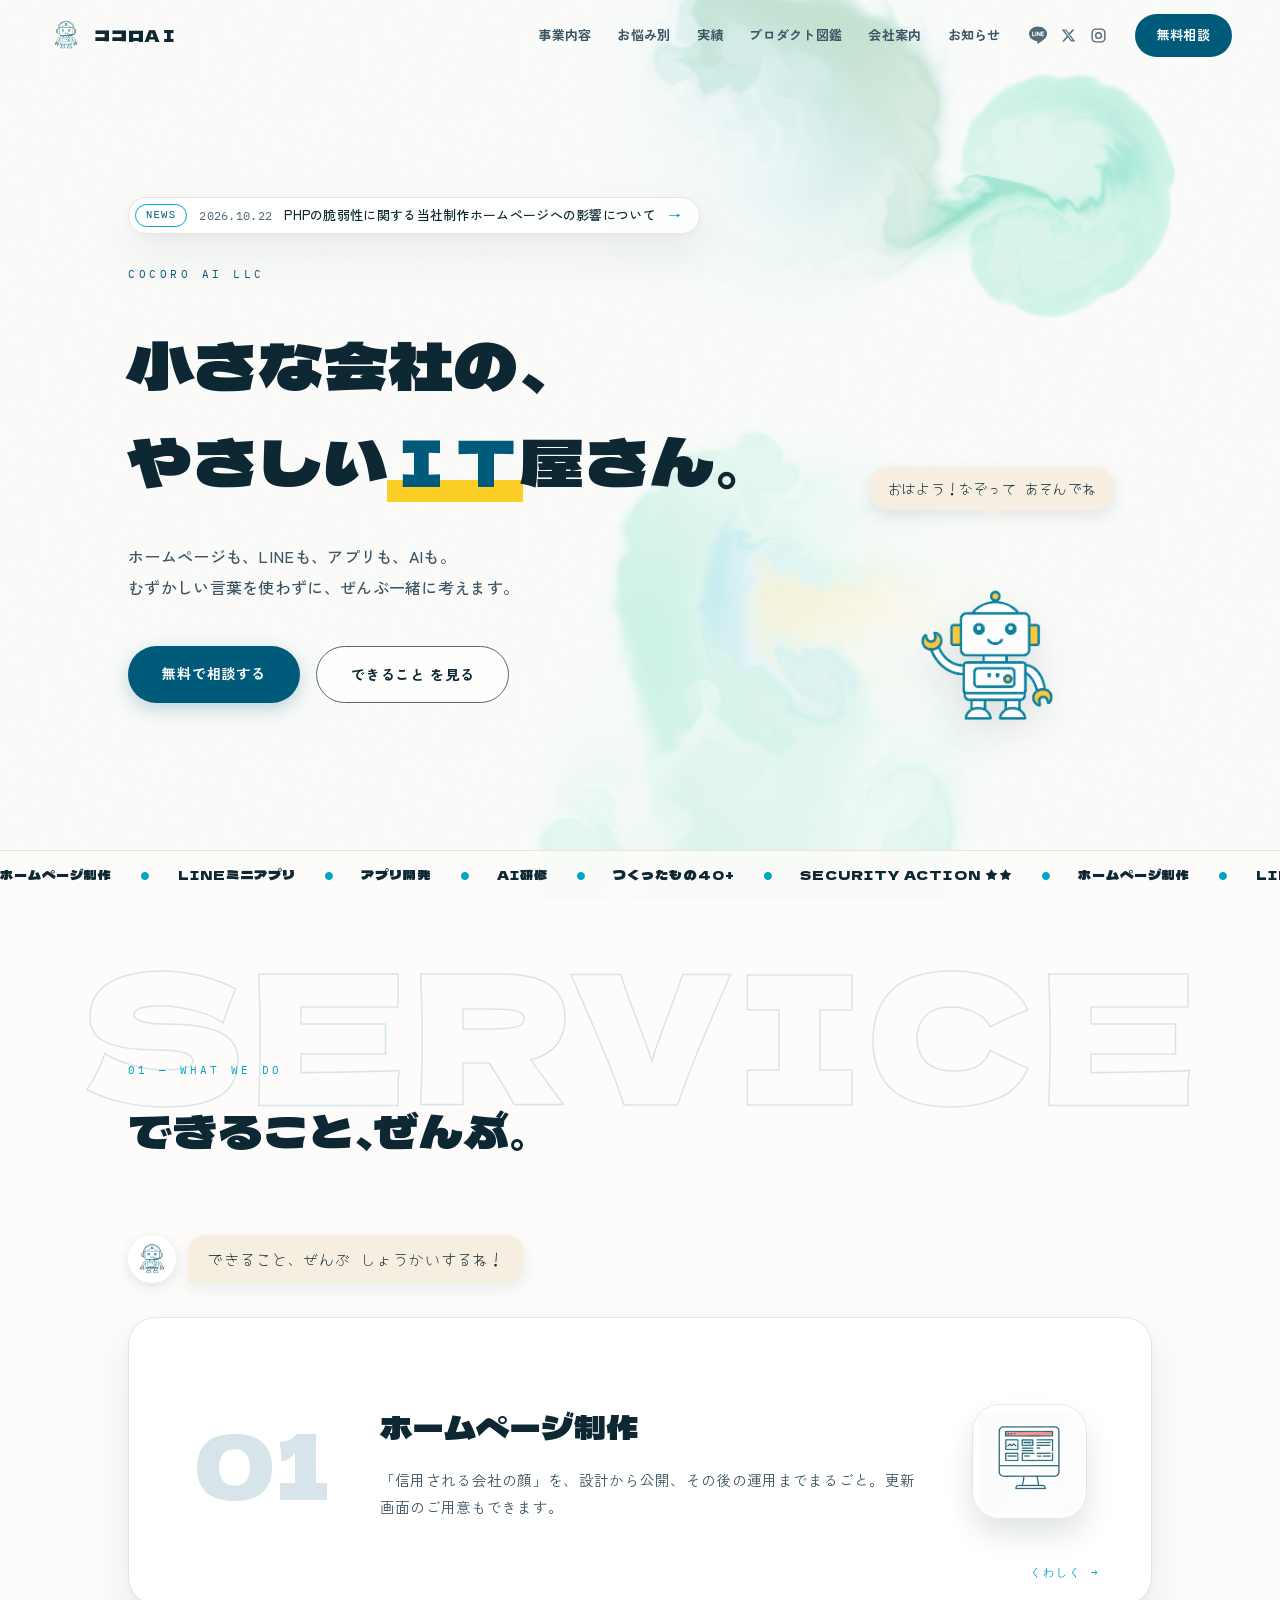
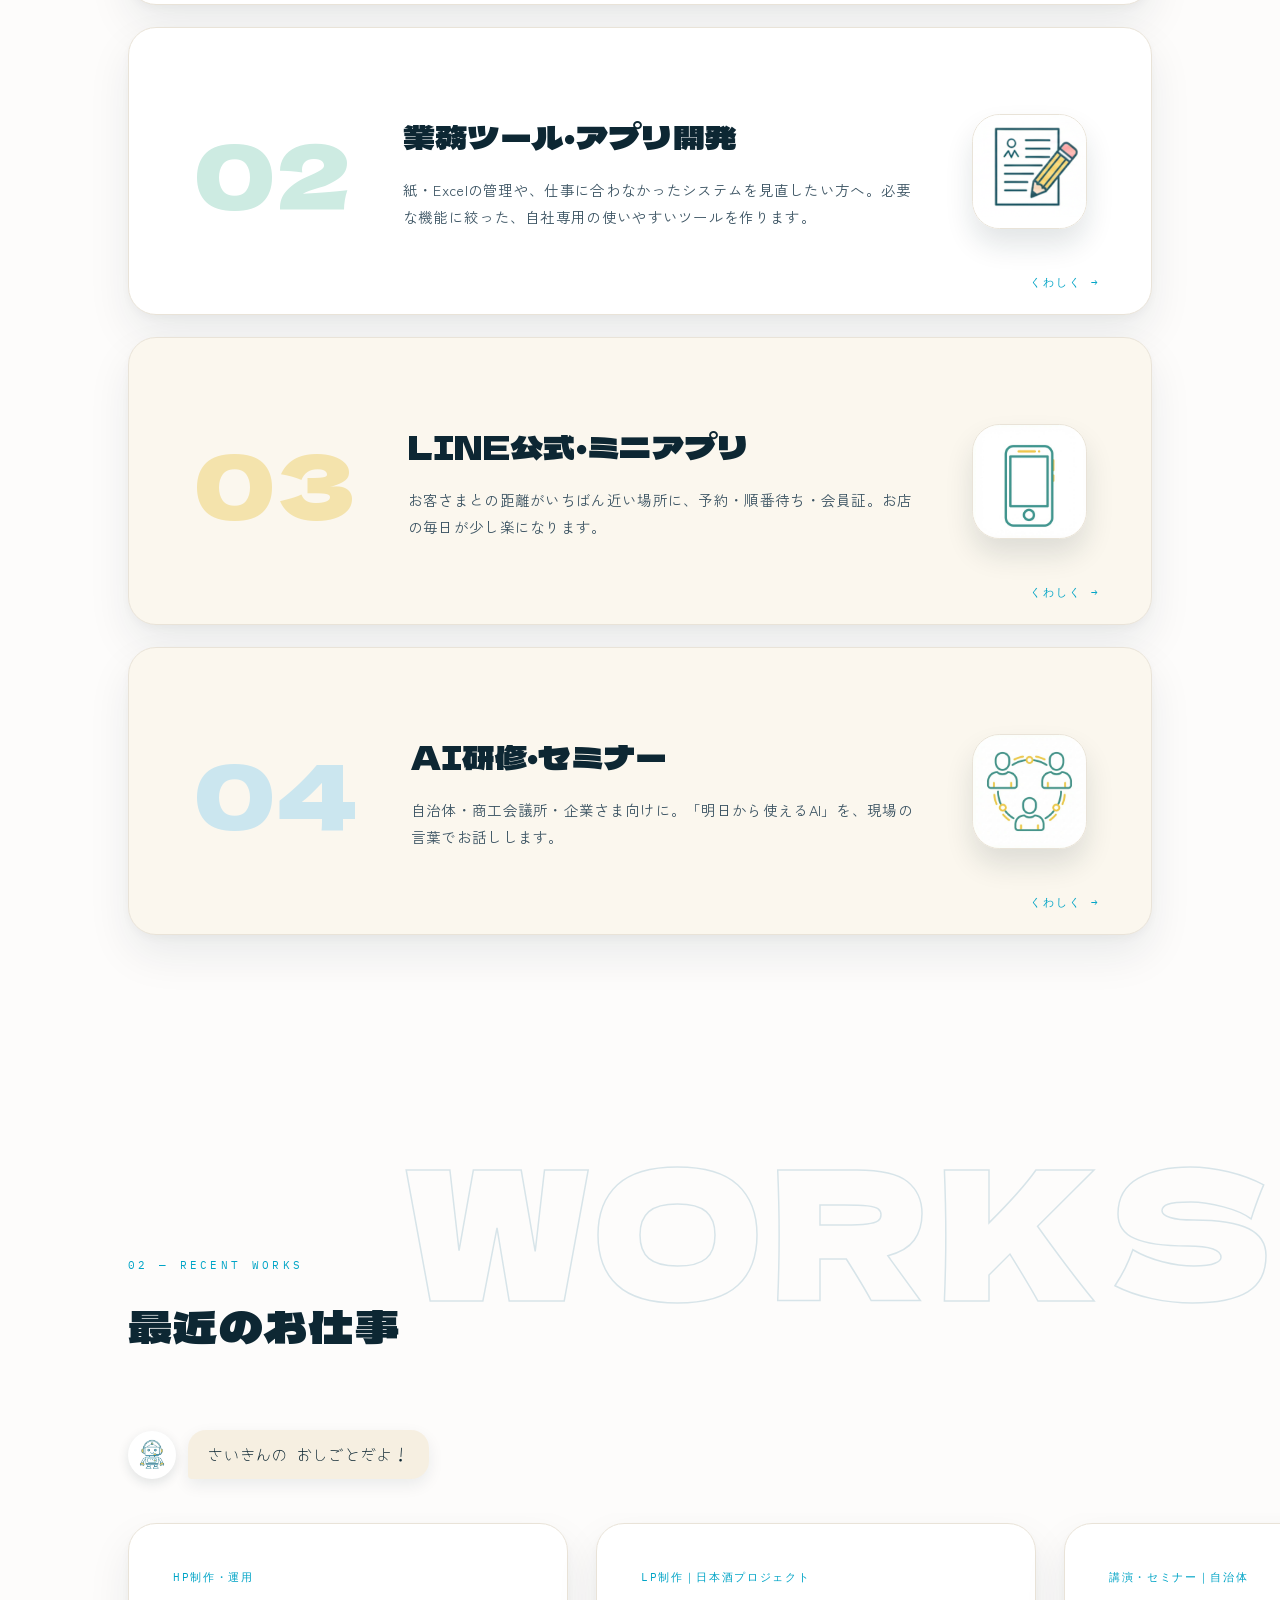
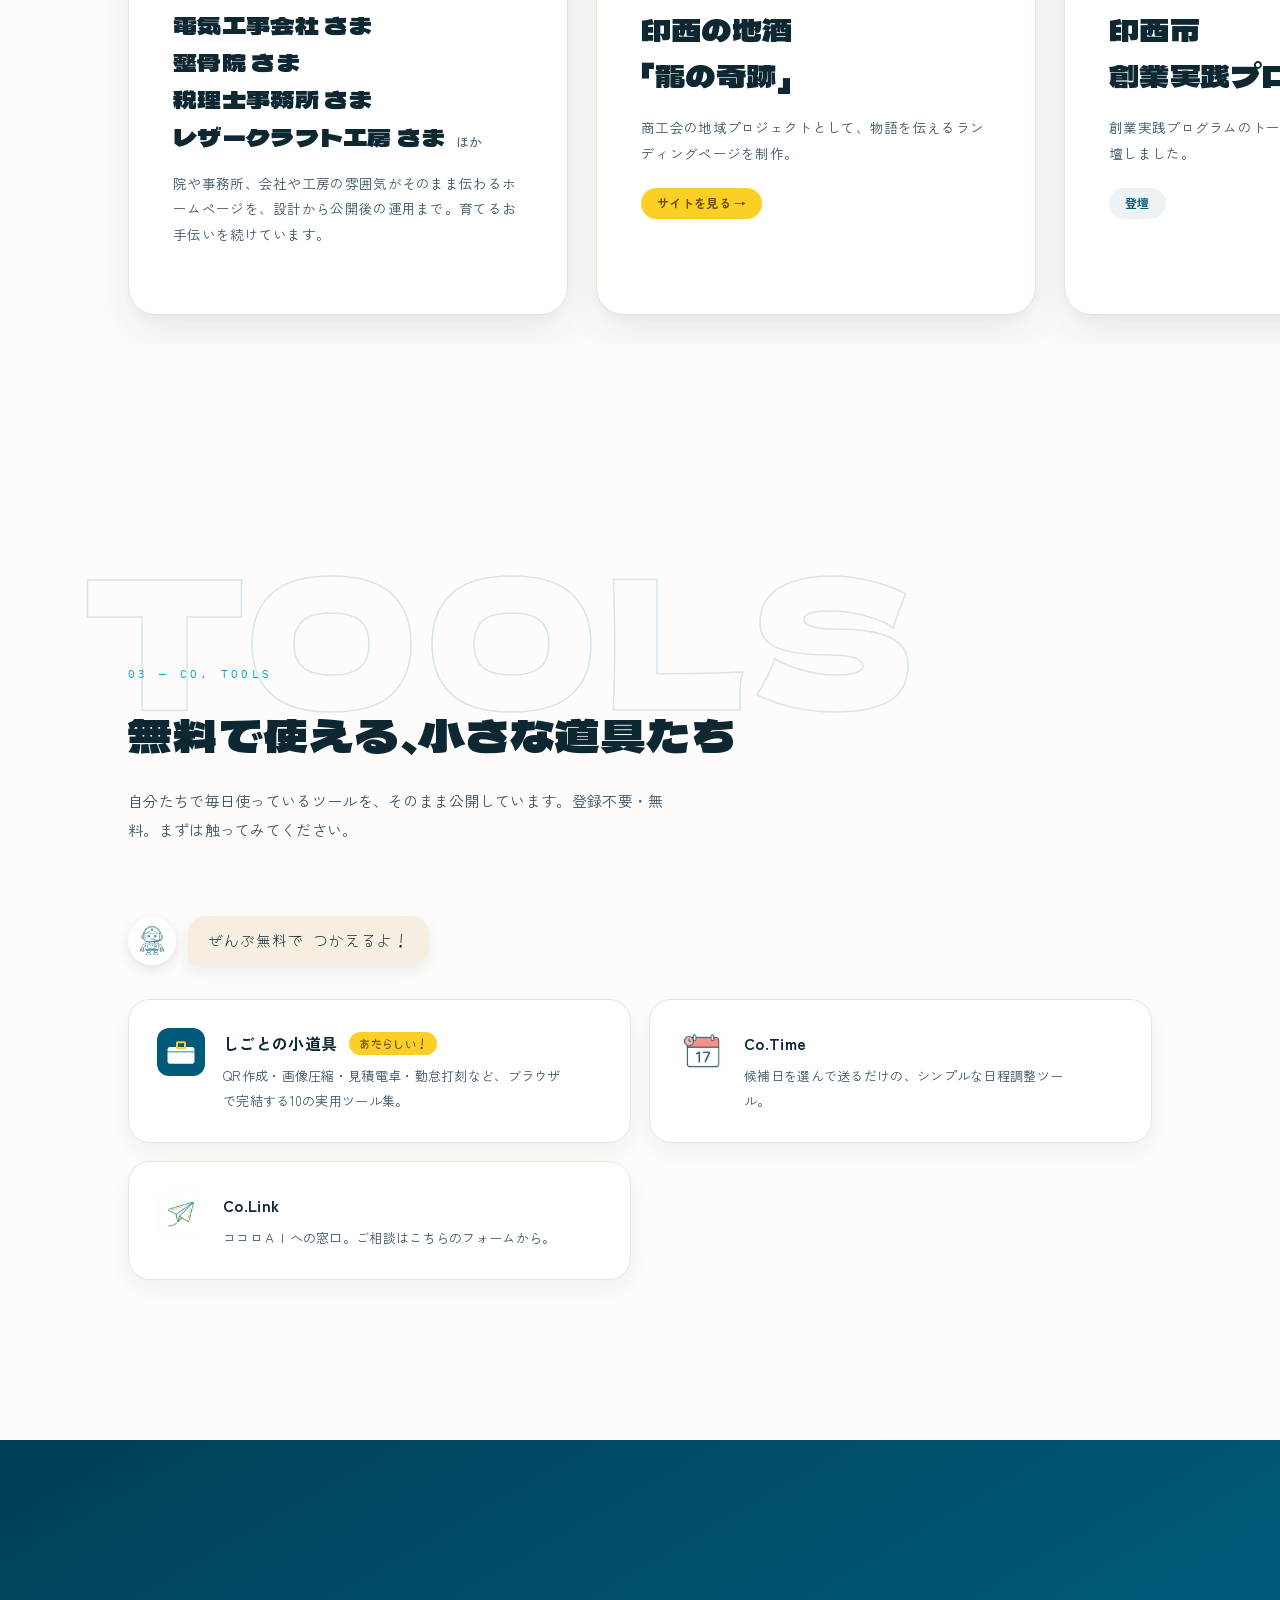
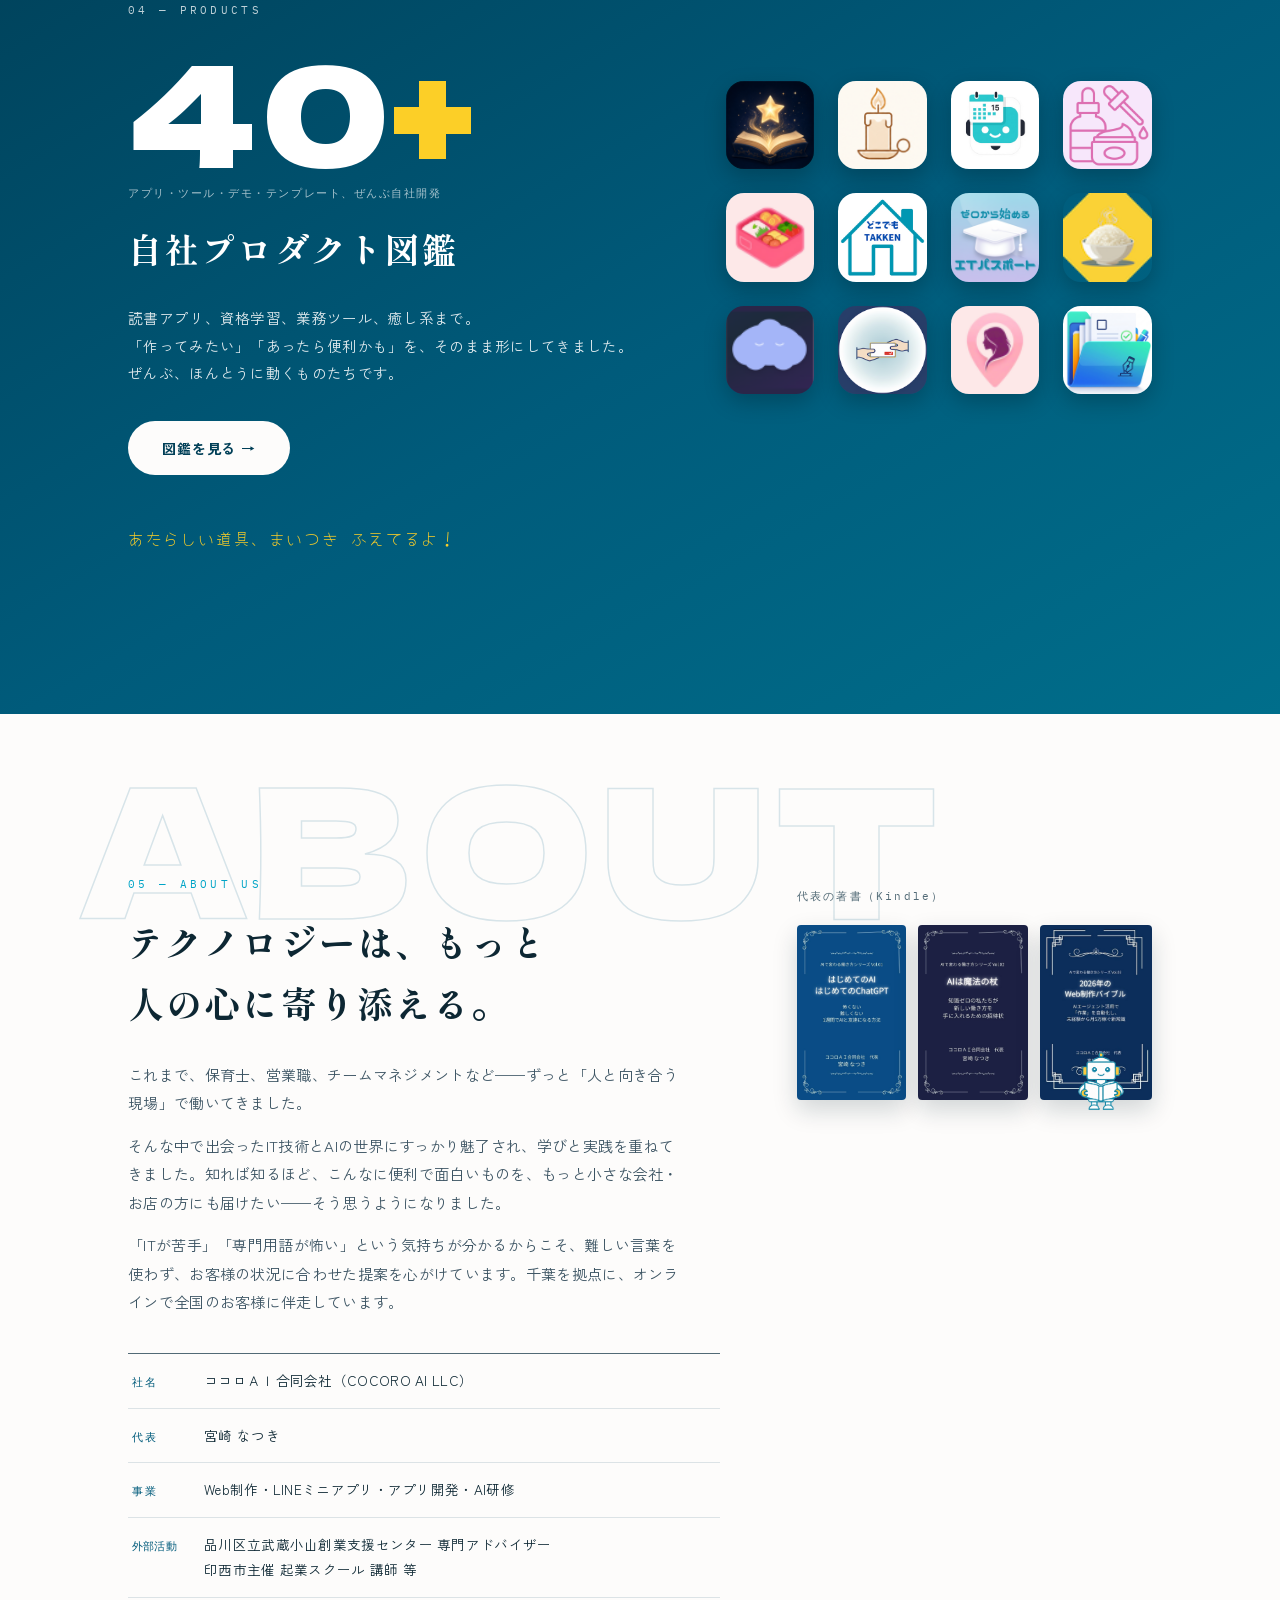
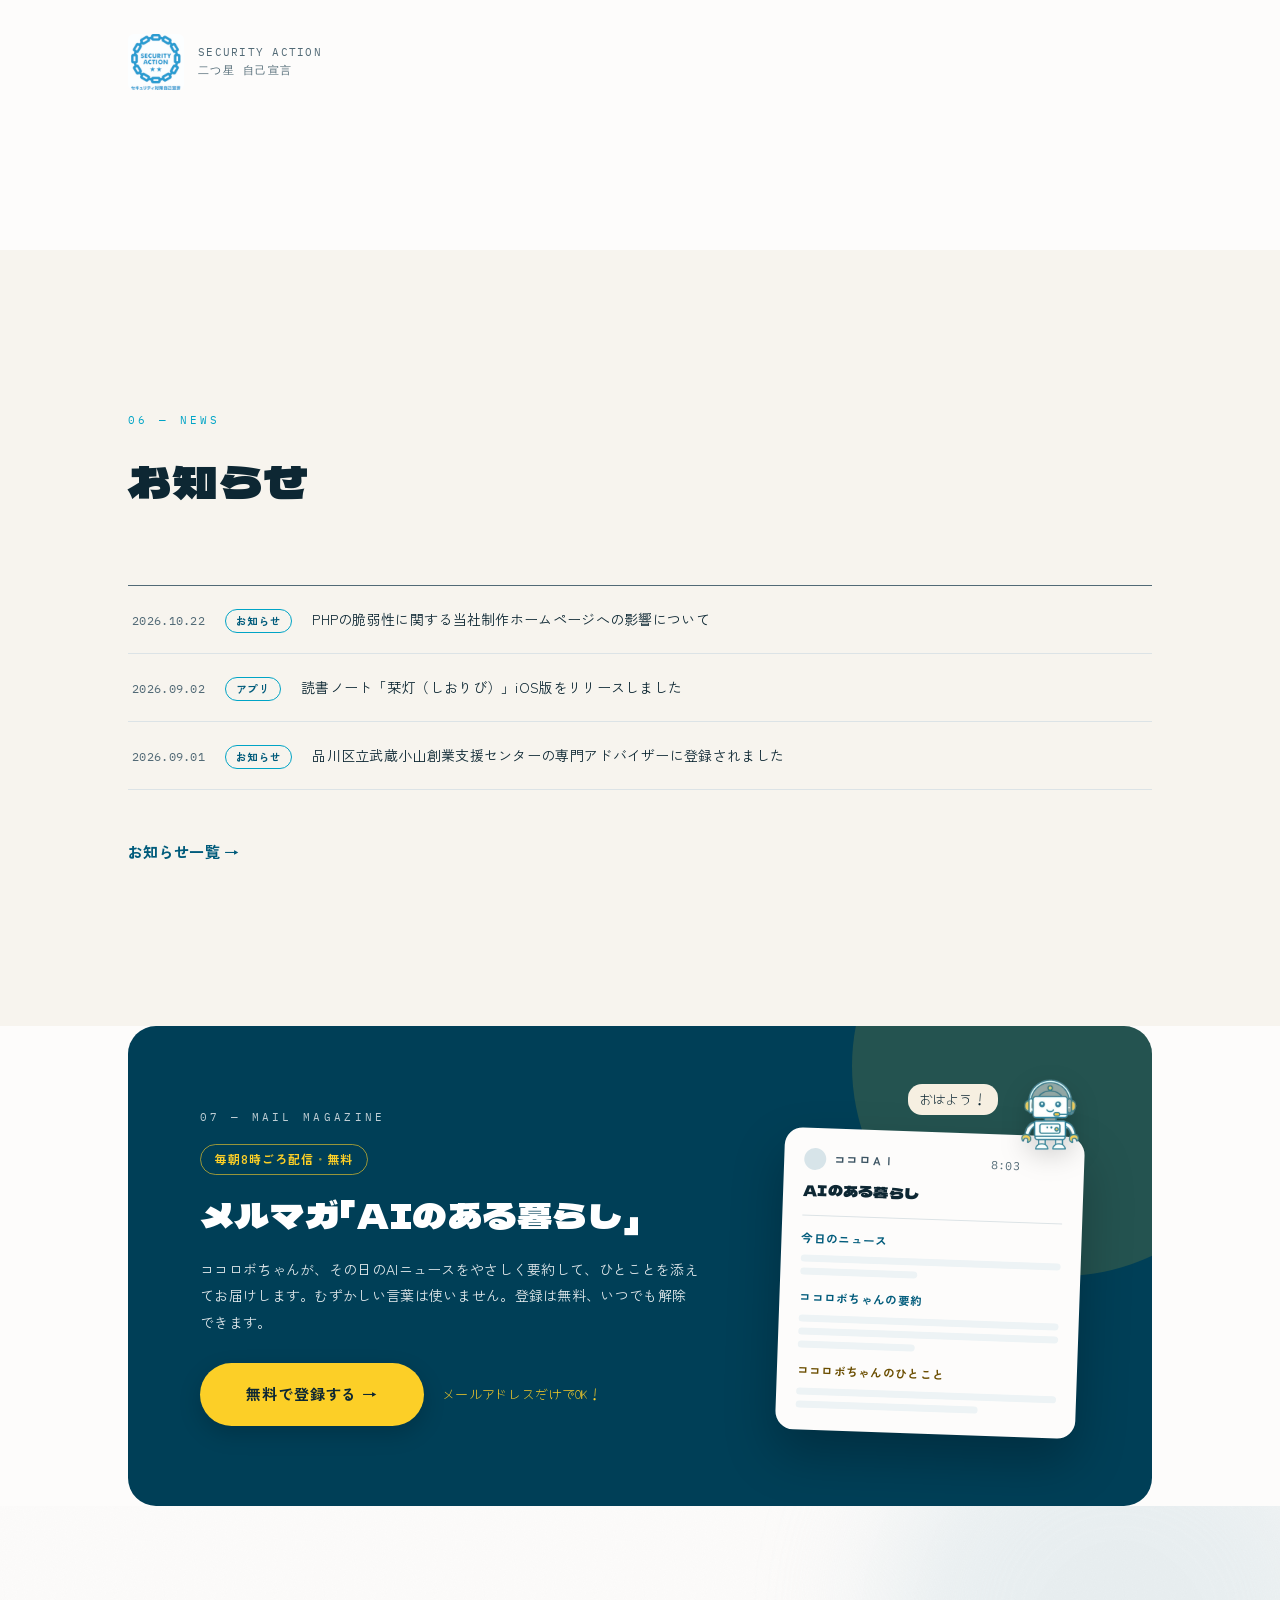
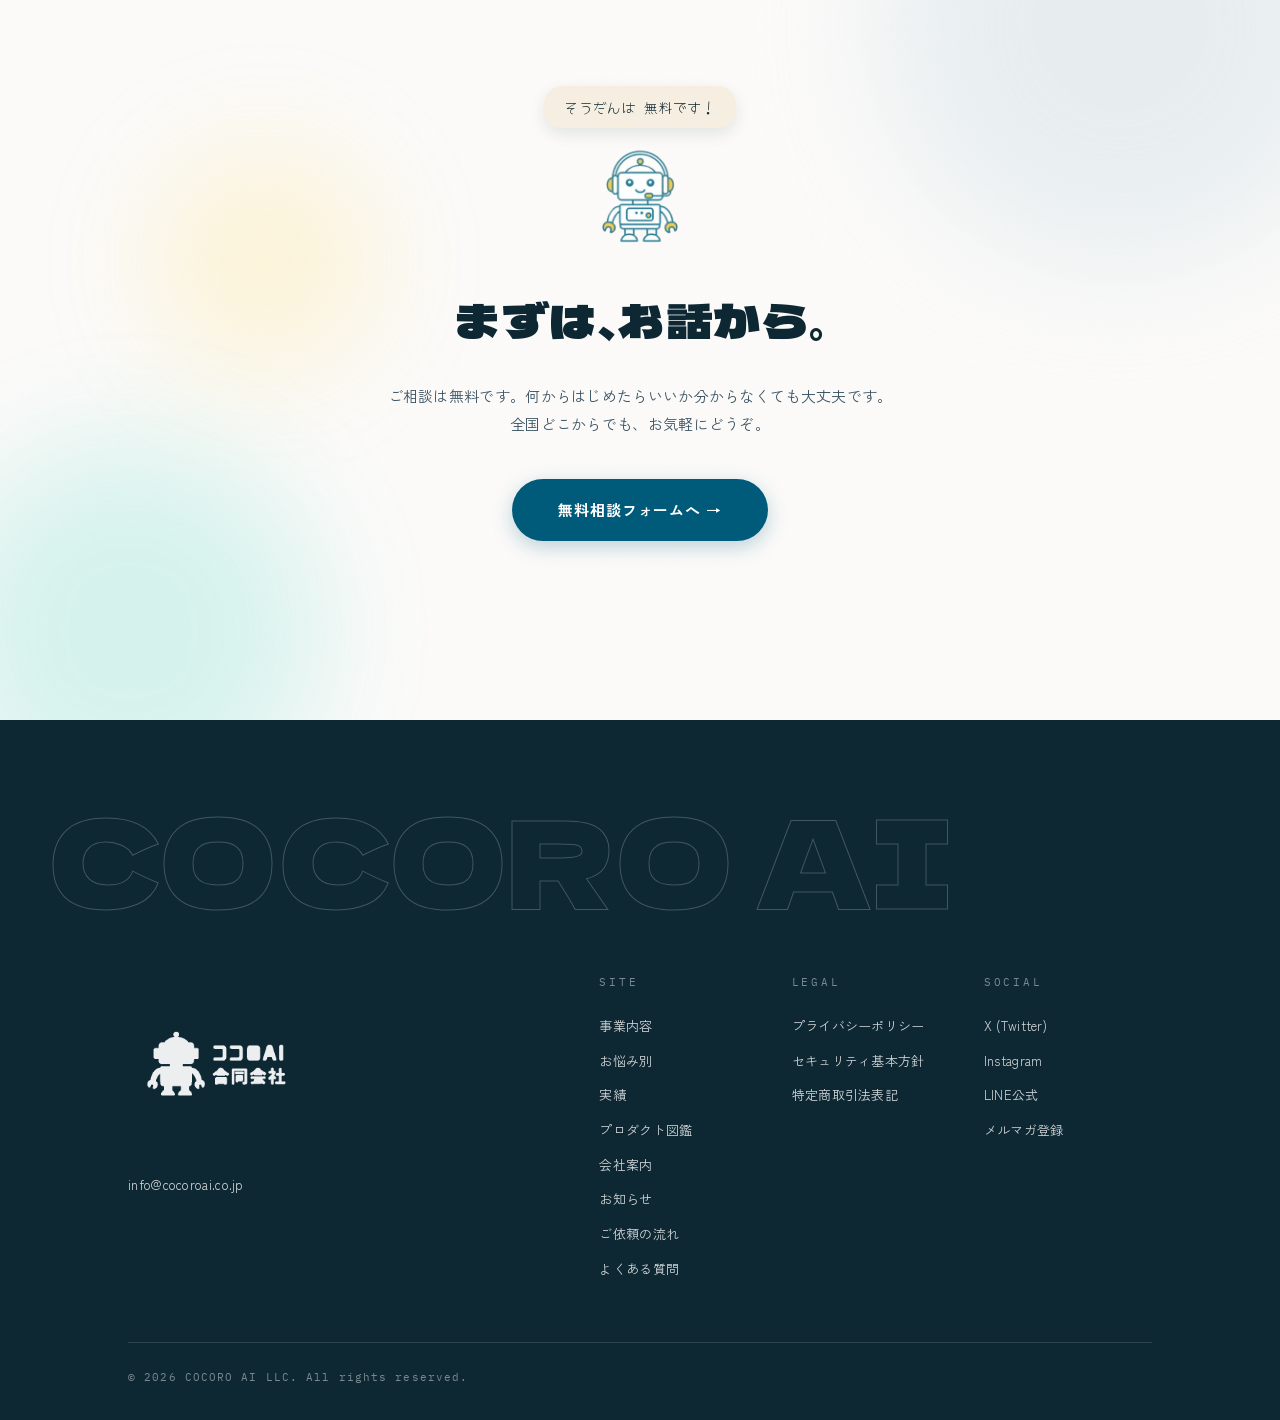
==== commit 37df8d18: "fix: temporarily close the Kokorobo chat widget on all pages (owner request) The chat API accepted r" ====
--- a/index.html
+++ b/index.html
@@ -245,14 +245,6 @@
       </div>
       <span class="tool__arrow" aria-hidden="true">→</span>
     </a>
-    <a class="tool reveal" href="#chat">
-      <img src="images/icon-co-chat.png" alt="" width="48" height="48">
-      <div>
-        <h3>ココロボちゃんAIチャット</h3>
-        <p>このサイトの右下にいます。サービスのことは、まずロボちゃんへ。</p>
-      </div>
-      <span class="tool__arrow" aria-hidden="true">→</span>
-    </a>
   </div>
 </section>
 
@@ -572,6 +564,5 @@
 <script src="fluid.js?v=20260612k"></script>
 <script src="main.js?v=20261023a"></script>
 <script src="panels.js?v=20260612j"></script>
-<script src="chat-widget.js?v=20261005a"></script>
 </body>
 </html>
